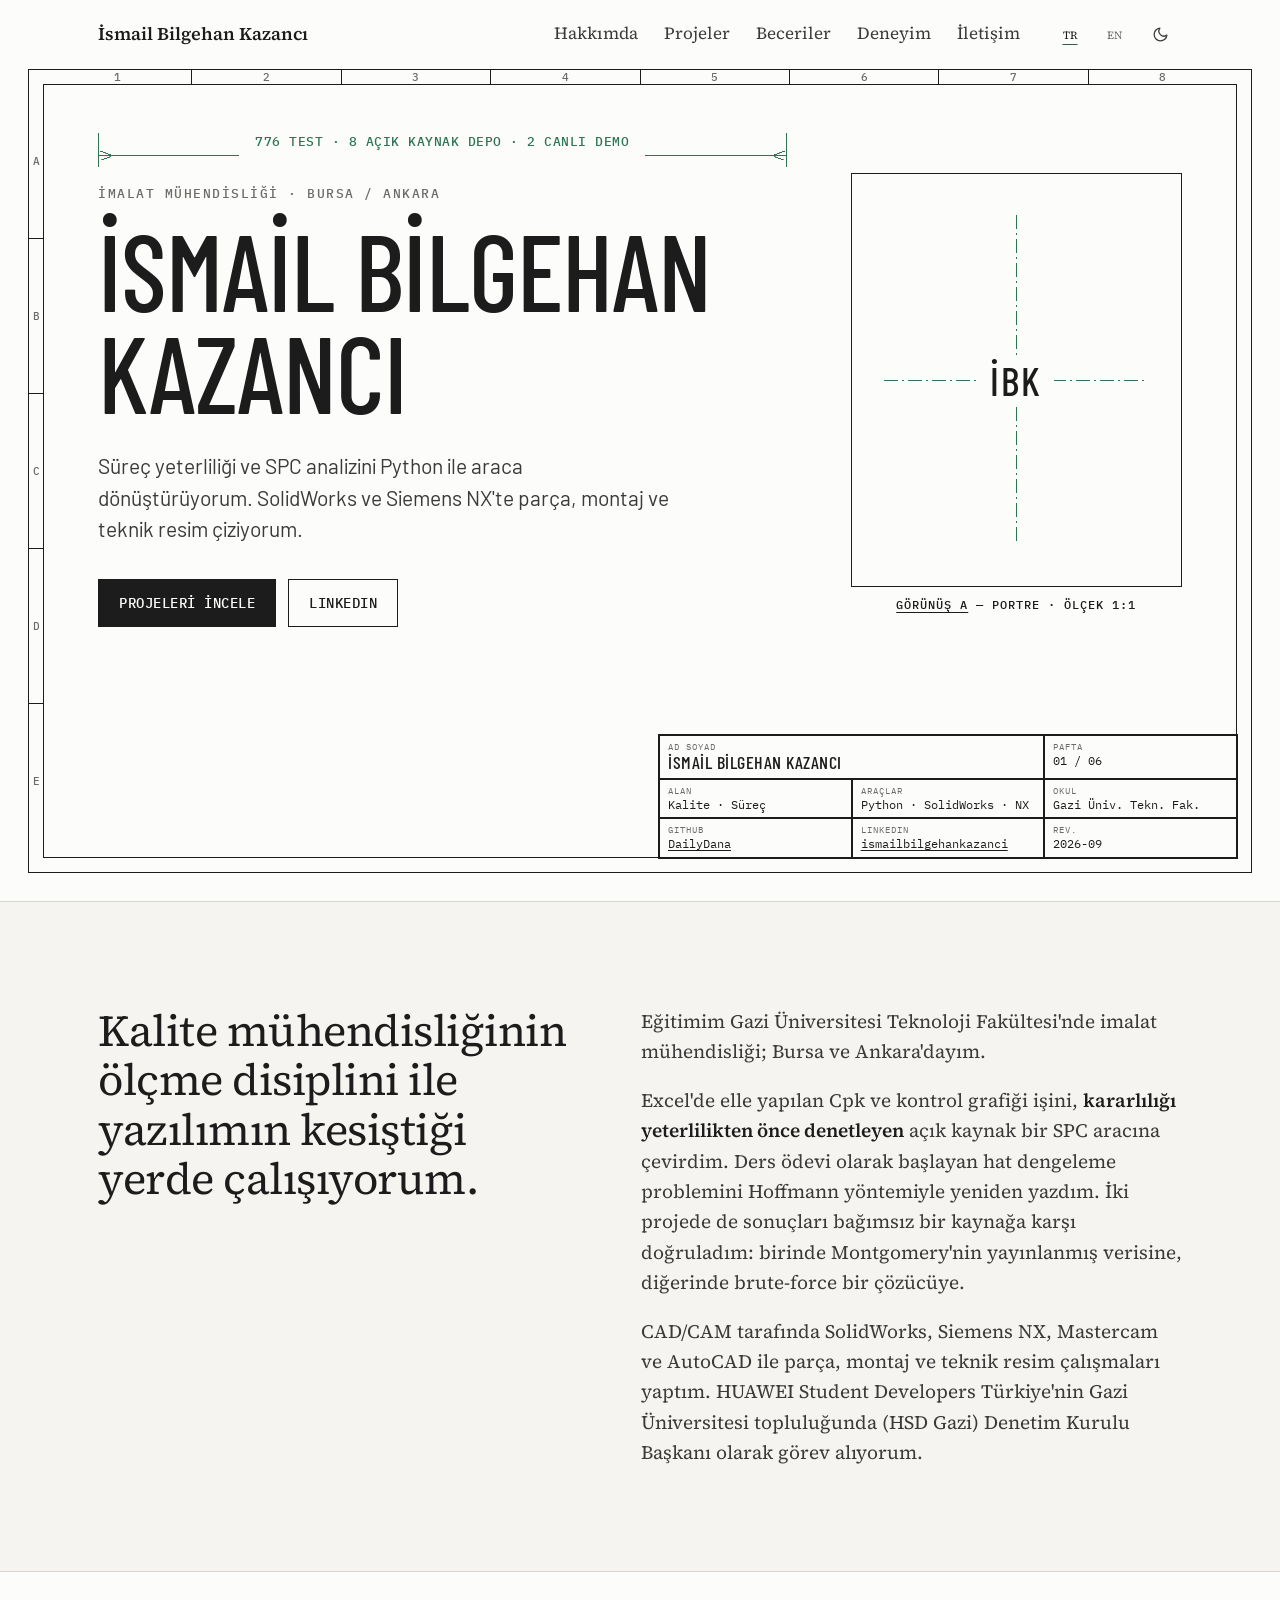
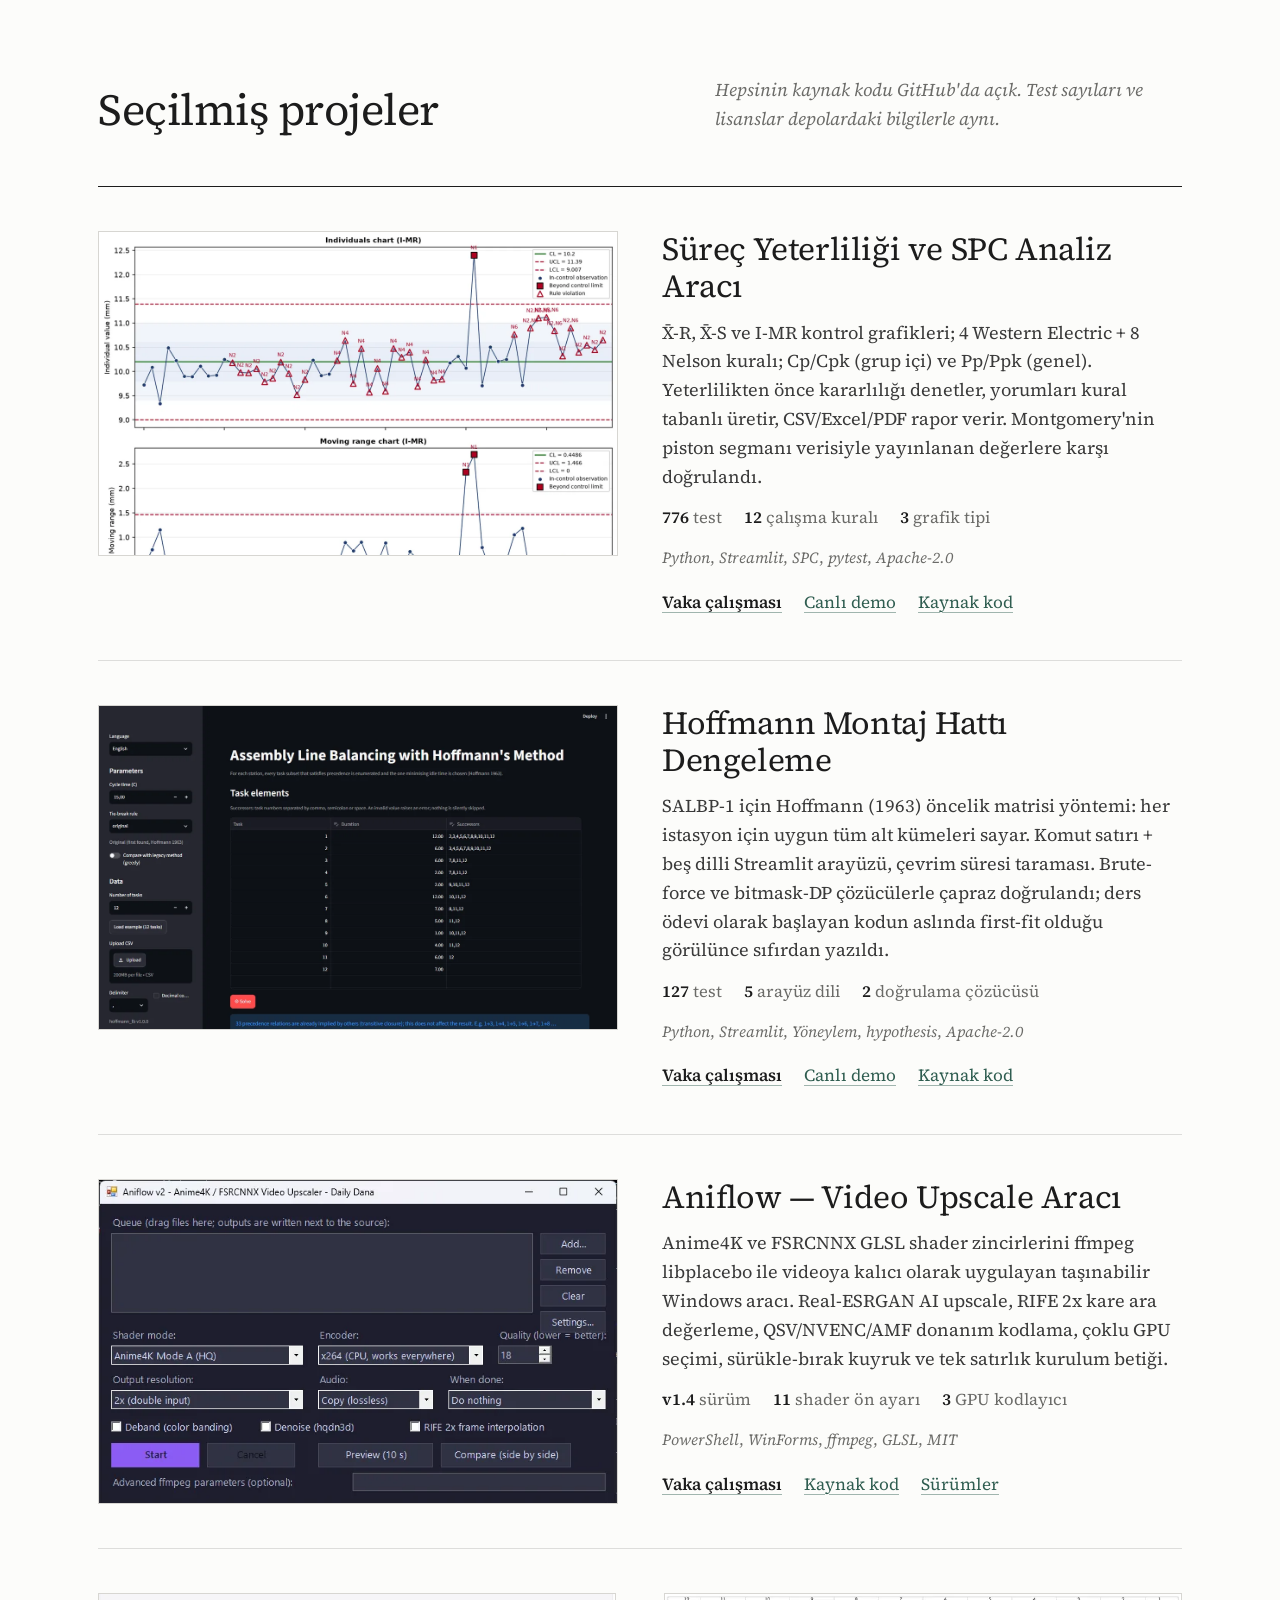
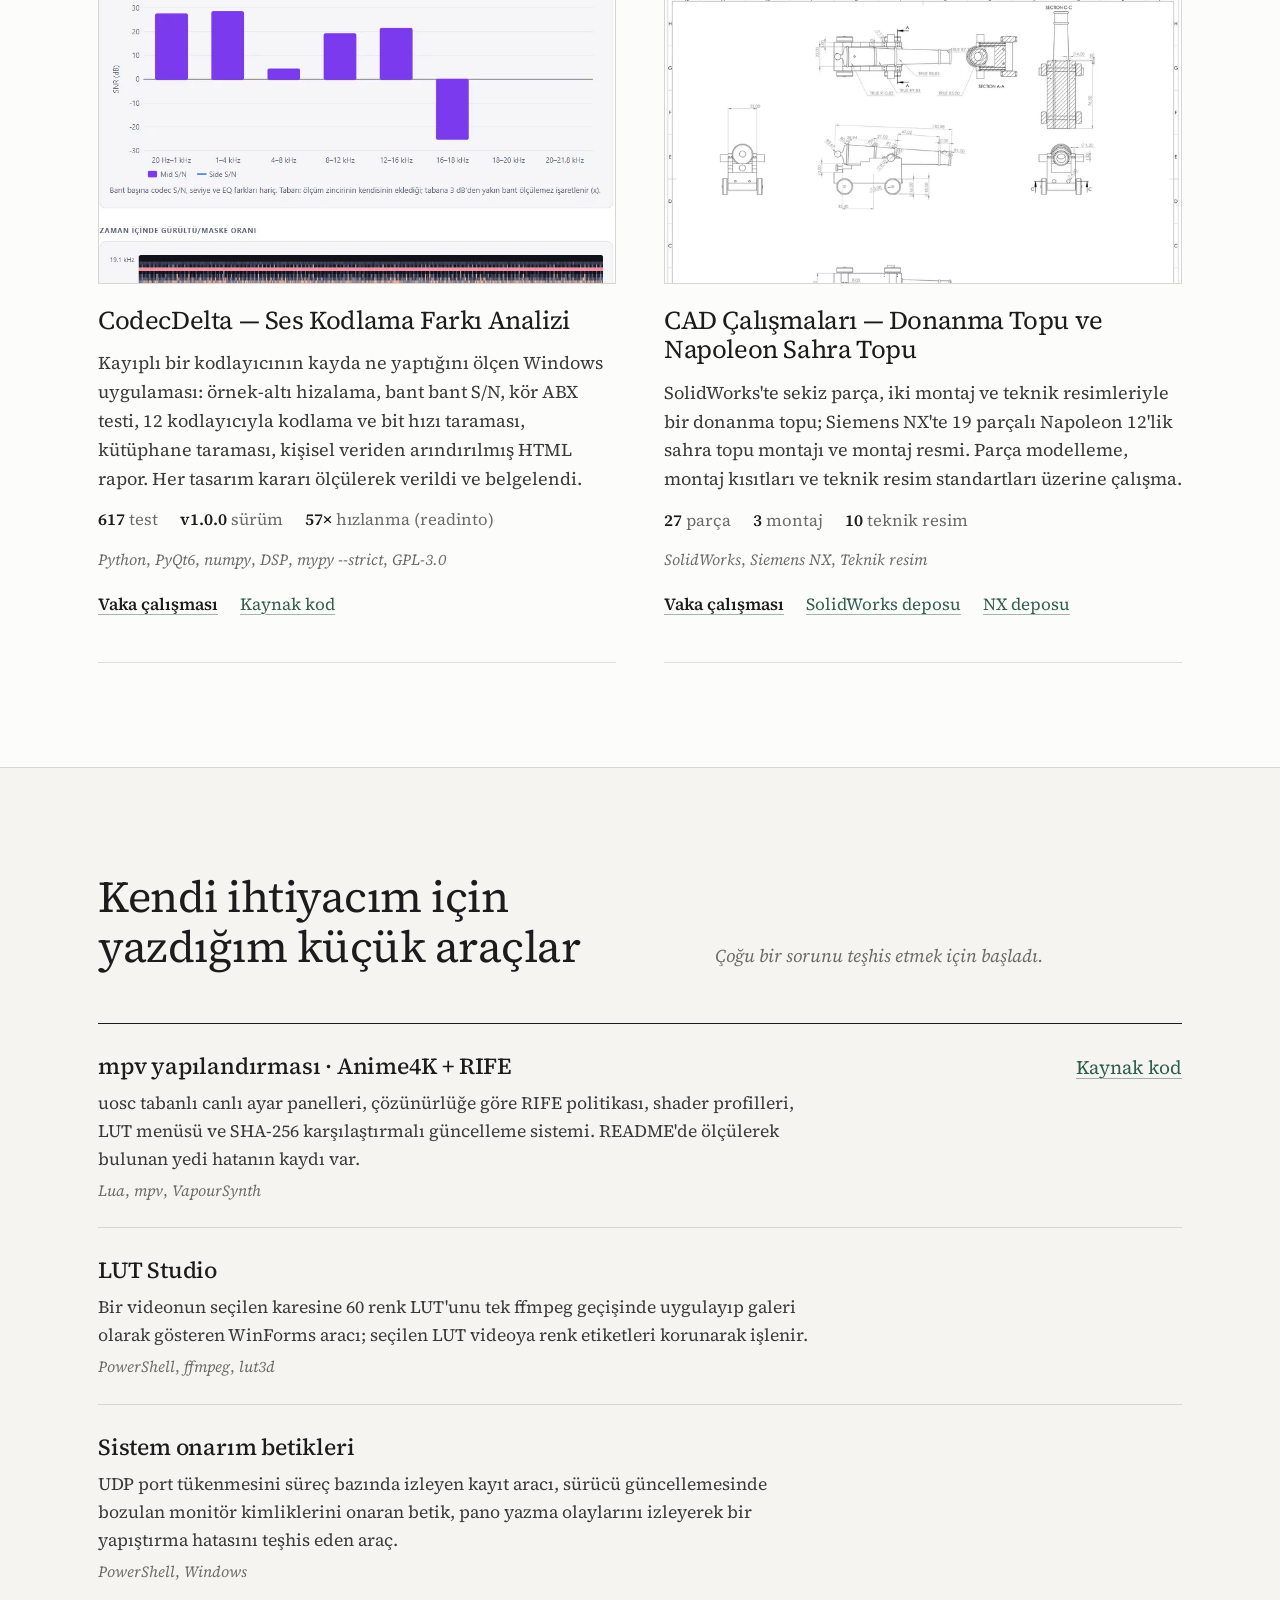
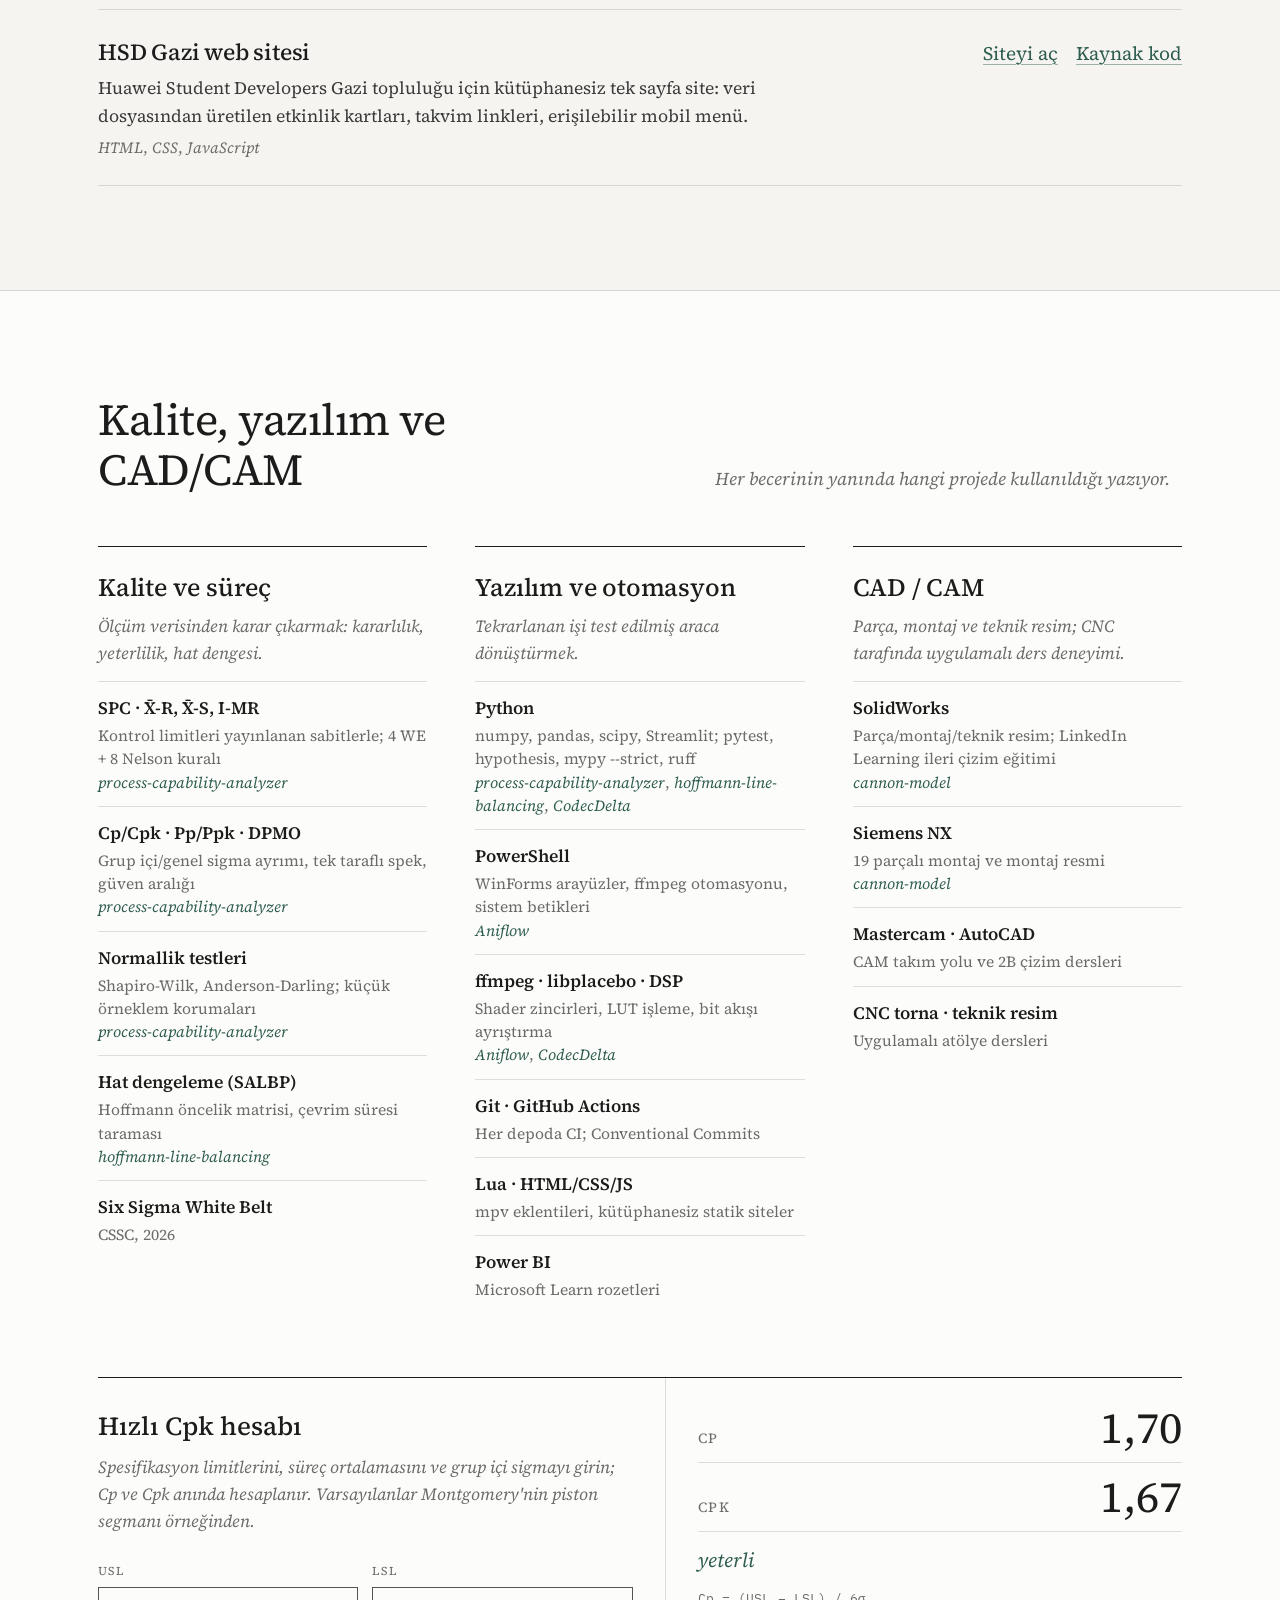
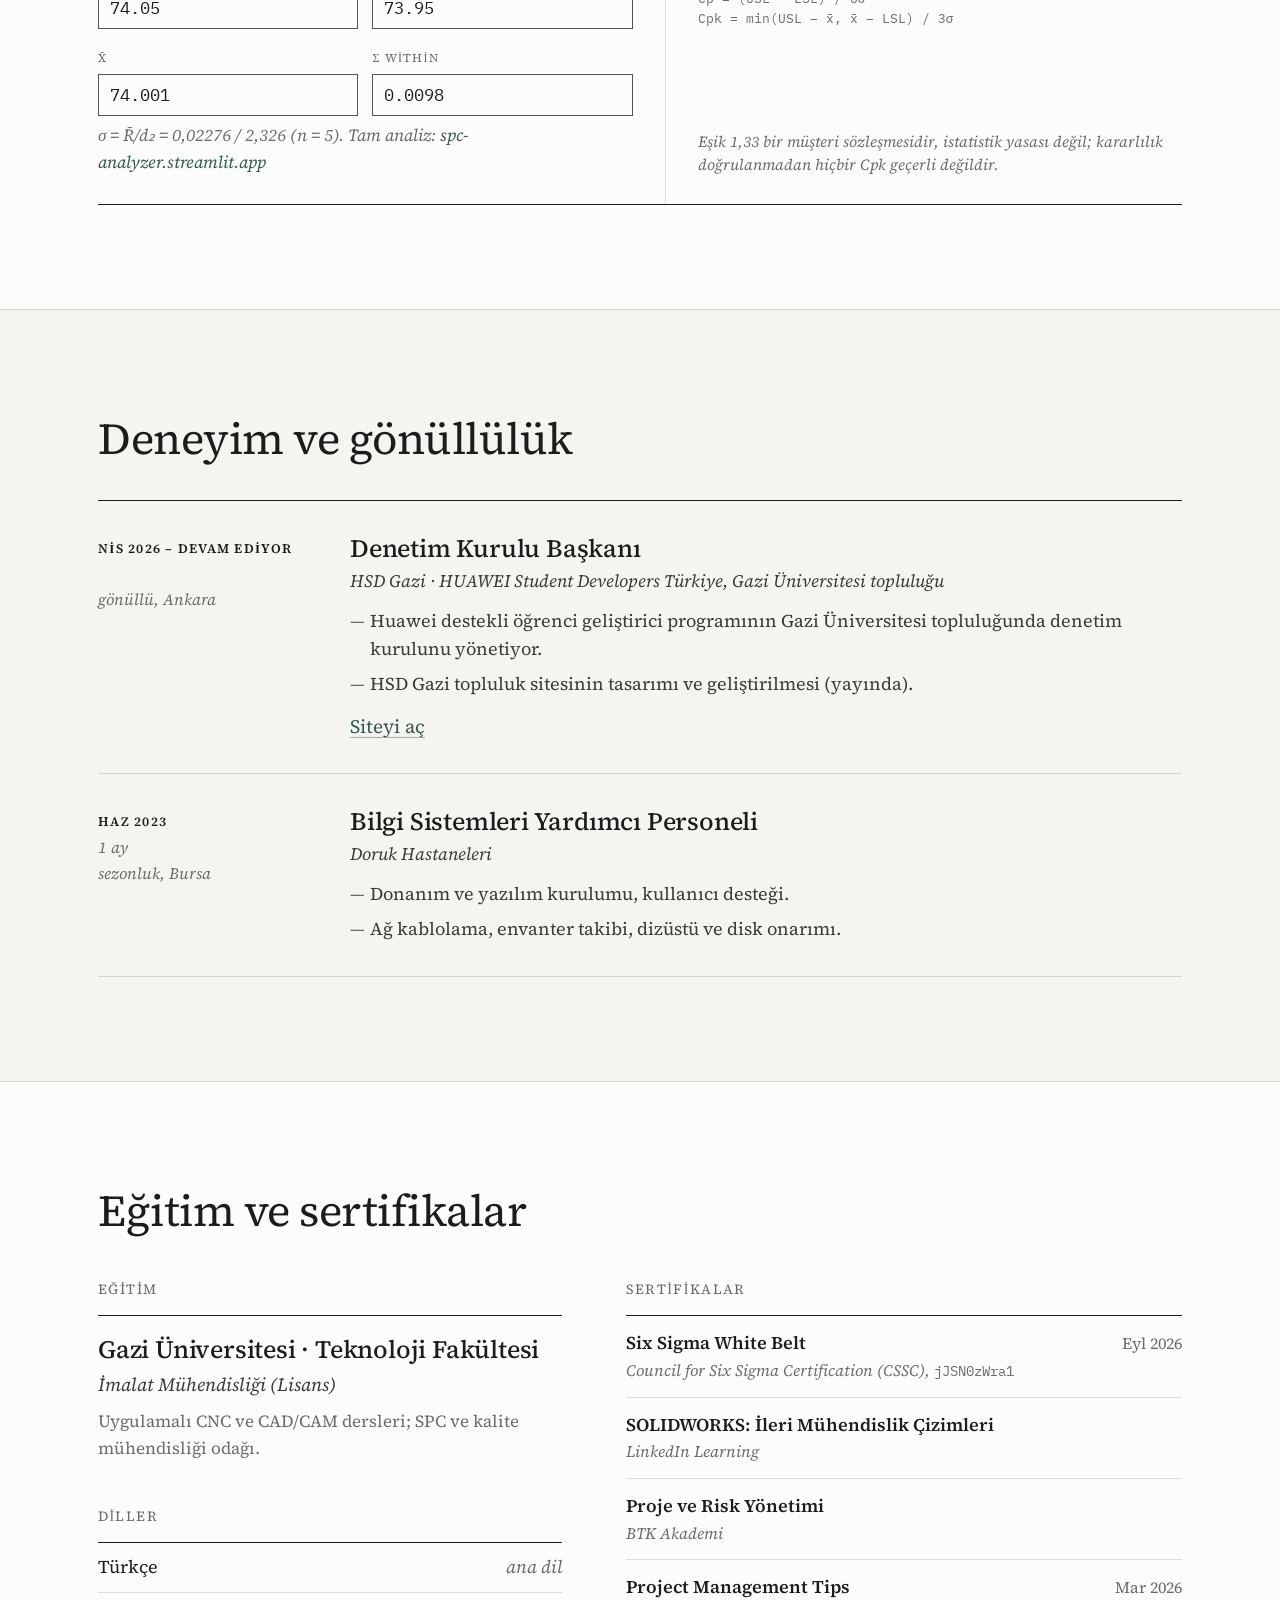
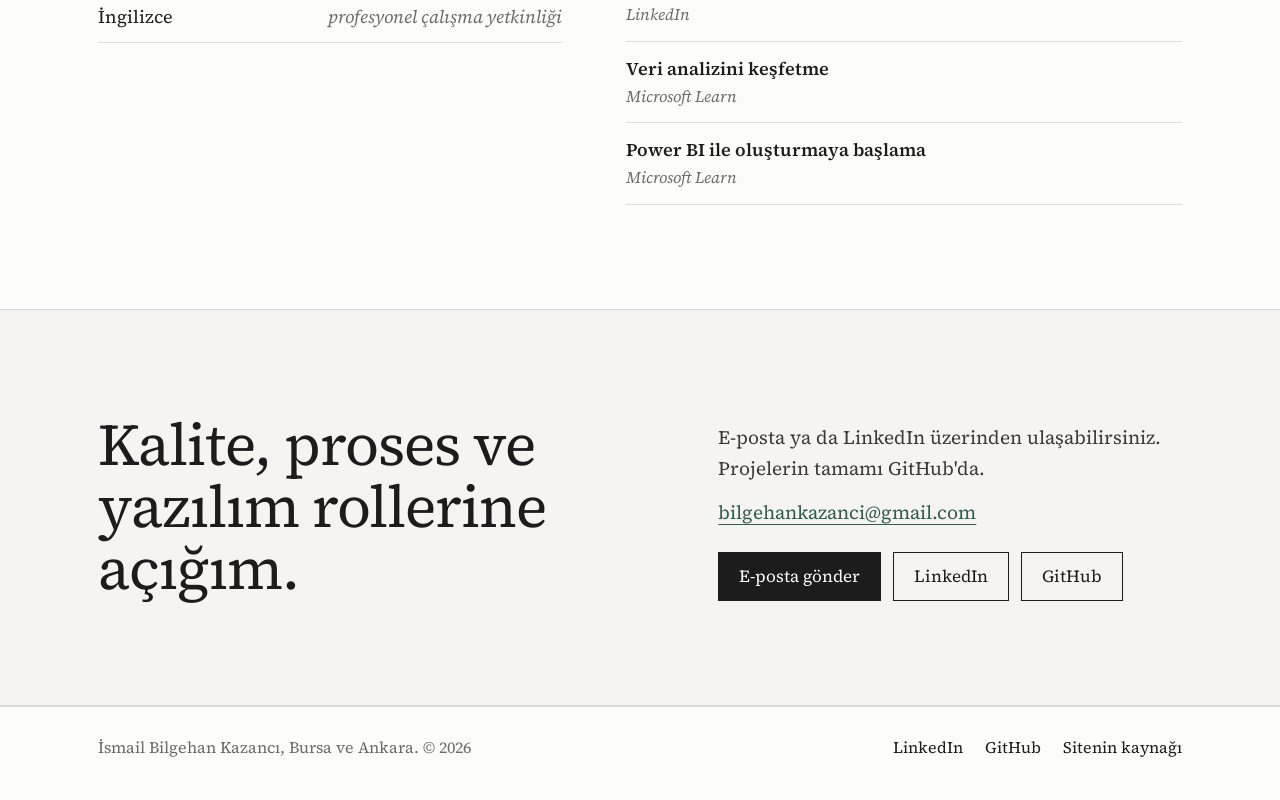
==== index.html @ 6446627e "Sadeleştirme: tekrarlayan etiketler, meta satırları, oklar ve numaralar kaldırıldı; menü düğmeleri 4" ====
<!DOCTYPE html>
<html lang="tr">
<head>
  <meta charset="utf-8">
  <meta name="viewport" content="width=device-width, initial-scale=1">
  <title data-tr="İsmail Bilgehan Kazancı · İmalat mühendisliği, SPC ve Python" data-en="İsmail Bilgehan Kazancı · Manufacturing engineering, SPC &amp; Python">İsmail Bilgehan Kazancı · İmalat mühendisliği, SPC ve Python</title>
  <meta name="description" content="Gazi Üniversitesi imalat mühendisliği, Bursa ve Ankara. Açık kaynak SPC/Cpk analiz aracı, Hoffmann hat dengeleme, video işleme araçları ve CAD çalışmaları; Python, PowerShell, SolidWorks, Siemens NX.">
  <meta name="author" content="İsmail Bilgehan Kazancı">
  <link rel="canonical" href="https://dailydana.github.io/">
  <link rel="alternate" hreflang="tr" href="https://dailydana.github.io/">
  <link rel="alternate" hreflang="en" href="https://dailydana.github.io/?lang=en">
  <link rel="alternate" hreflang="x-default" href="https://dailydana.github.io/">
  <meta property="og:type" content="website">
  <meta property="og:site_name" content="İsmail Bilgehan Kazancı">
  <meta property="og:title" content="İsmail Bilgehan Kazancı · Manufacturing Engineering · SPC · Python · CAD/CAM">
  <meta property="og:description" content="İmalat mühendisliği, SPC ve CAD: açık kaynak SPC/Cpk aracı (776 test), Hoffmann hat dengeleme, video işleme araçları, SolidWorks ve Siemens NX çalışmaları.">
  <meta property="og:url" content="https://dailydana.github.io/">
  <meta property="og:image" content="https://dailydana.github.io/assets/img/og-default.png">
  <meta property="og:image:width" content="1200">
  <meta property="og:image:height" content="630">
  <meta property="og:image:alt" content="İsmail Bilgehan Kazancı · İmalat mühendisliği, SPC ve CAD">
  <meta property="og:locale" content="tr_TR">
  <meta property="og:locale:alternate" content="en_US">
  <meta name="twitter:card" content="summary_large_image">
  <meta name="theme-color" content="#FCFCFA">
  <link rel="icon" href="/assets/img/favicon.svg" type="image/svg+xml">
  <link rel="apple-touch-icon" href="/assets/img/apple-touch-icon.png">
  <link rel="preload" href="/assets/fonts/source-serif-4-latin-wght-normal.woff2" as="font" type="font/woff2" crossorigin>
  <!-- Tema ve dil, stil yüklenmeden önce belirlenir: yanlış temada/dilde flaş olmaz. Sitedeki tek satır içi betik. -->
  <script>
    (function(){var d=document.documentElement;d.classList.add('js');try{var q=new URLSearchParams(location.search).get('lang'),l=q||localStorage.getItem('lang');if(l==='en'||l==='tr'){d.lang=l;if(q)localStorage.setItem('lang',l);}var t=localStorage.getItem('theme');if(t!=='light'&&t!=='dark')t=matchMedia('(prefers-color-scheme: dark)').matches?'dark':'light';d.dataset.theme=t;}catch(e){d.dataset.theme='light';}})();
  </script>
  <link rel="stylesheet" href="/assets/css/style.css">
  <script type="application/ld+json">
  {
    "@context": "https://schema.org",
    "@type": "Person",
    "name": "İsmail Bilgehan Kazancı",
    "url": "https://dailydana.github.io/",
    "jobTitle": "Manufacturing Engineering",
    "alumniOf": { "@type": "CollegeOrUniversity", "name": "Gazi Üniversitesi" },
    "address": [
      { "@type": "PostalAddress", "addressLocality": "Bursa", "addressCountry": "TR" },
      { "@type": "PostalAddress", "addressLocality": "Ankara", "addressCountry": "TR" }
    ],
    "sameAs": ["https://github.com/DailyDana", "https://www.linkedin.com/in/ismailbilgehankazanci"],
    "knowsAbout": ["Statistical Process Control", "Process Capability", "Cpk", "Assembly Line Balancing", "Python", "PowerShell", "SolidWorks", "Siemens NX", "Mastercam", "AutoCAD"]
  }
  </script>
</head>
<body class="home">

<a class="skip" href="#hakkimda"><span data-lang="tr">İçeriğe geç</span><span data-lang="en">Skip to content</span></a>

<!-- chrome:nav -->
<header class="nav" id="nav">
  <div class="wrap nav-inner">
    <a href="/" class="brand" aria-label="İsmail Bilgehan Kazancı · ana sayfa" data-aria="aria.brand">
      <span class="brand-name">İsmail Bilgehan Kazancı</span>
    </a>
    <div class="nav-right">
      <nav class="nav-links" id="navLinks" aria-label="Ana menü" data-aria="aria.menu">
        <a href="#hakkimda" data-nav><span data-lang="tr">Hakkımda</span><span data-lang="en">About</span></a>
        <a href="#projeler" data-nav><span data-lang="tr">Projeler</span><span data-lang="en">Projects</span></a>
        <a href="#beceriler" data-nav><span data-lang="tr">Beceriler</span><span data-lang="en">Skills</span></a>
        <a href="#deneyim" data-nav><span data-lang="tr">Deneyim</span><span data-lang="en">Experience</span></a>
        <a href="#iletisim" data-nav><span data-lang="tr">İletişim</span><span data-lang="en">Contact</span></a>
      </nav>
      <div class="toggles">
        <div class="lang" role="group" aria-label="Dil / Language">
          <button type="button" data-lang-set="tr" aria-pressed="true" lang="tr">TR</button>
          <button type="button" data-lang-set="en" aria-pressed="false" lang="en">EN</button>
        </div>
        <button type="button" class="theme" id="themeToggle" aria-pressed="false" aria-label="Koyu temaya geç">
          <svg class="i-moon" viewBox="0 0 24 24" aria-hidden="true"><path d="M21 12.8A9 9 0 1 1 11.2 3a7 7 0 0 0 9.8 9.8Z"/></svg>
          <svg class="i-sun" viewBox="0 0 24 24" aria-hidden="true"><circle cx="12" cy="12" r="4"/><path d="M12 2v2M12 20v2M4.9 4.9l1.4 1.4M17.7 17.7l1.4 1.4M2 12h2M20 12h2M4.9 19.1l1.4-1.4M17.7 6.3l1.4-1.4"/></svg>
        </button>
      </div>
      <button class="nav-toggle" id="navToggle" aria-label="Menüyü aç" aria-expanded="false" aria-controls="navLinks">
        <span></span><span></span>
      </button>
    </div>
  </div>
</header>
<!-- /chrome:nav -->

<main id="top">

  <!-- ===== İlk ekran: teknik resim paftası ===== -->
  <section class="sheet-hero" id="hero">
    <div class="sheet-frame" aria-hidden="true"><div class="sheet-top"><i>1</i><i>2</i><i>3</i><i>4</i><i>5</i><i>6</i><i>7</i><i>8</i></div><div class="sheet-left"><i>A</i><i>B</i><i>C</i><i>D</i><i>E</i></div><div class="cad"><div class="cad-grid"></div><i class="cad-x"></i><i class="cad-y"></i></div></div>
    <div class="wrap sheet-grid">
      <div>
        <div class="dimline" aria-label="Özet sayılar" data-aria="aria.metrics"><span><span data-lang="tr">776 TEST · 8 AÇIK KAYNAK DEPO · 2 CANLI DEMO</span><span data-lang="en">776 TESTS · 8 OPEN-SOURCE REPOS · 2 LIVE DEMOS</span></span></div>
        <div class="sheet-label"><span data-lang="tr">İMALAT MÜHENDİSLİĞİ · BURSA / ANKARA</span><span data-lang="en">MANUFACTURING ENGINEERING · BURSA / ANKARA</span></div>
        <h1 class="sheet-name" lang="tr">İSMAİL BİLGEHAN<br>KAZANCI</h1>
        <p class="sheet-lead">
          <span data-lang="tr">Süreç yeterliliği ve SPC analizini Python ile araca dönüştürüyorum. SolidWorks ve Siemens NX'te parça, montaj ve teknik resim çiziyorum.</span>
          <span data-lang="en">I turn process-capability and SPC analysis into Python tools. I model parts, assemblies and drawings in SolidWorks and Siemens NX.</span>
        </p>
        <div class="sheet-cta">
          <a href="#projeler" class="btn btn-accent"><span data-lang="tr">PROJELERİ İNCELE</span><span data-lang="en">VIEW PROJECTS</span></a>
          <a href="https://www.linkedin.com/in/ismailbilgehankazanci" class="btn btn-line" target="_blank" rel="noopener">LINKEDIN</a>
        </div>
      </div>
      <figure class="view portrait">
        <div class="view-frame">
          <div class="view-ph" aria-hidden="true"><span>İBK</span></div>
        </div>
        <figcaption class="view-cap"><span data-lang="tr"><b>GÖRÜNÜŞ A</b> — PORTRE · ÖLÇEK 1:1</span><span data-lang="en"><b>VIEW A</b> — PORTRAIT · SCALE 1:1</span></figcaption>
      </figure>
    </div>
    <div class="titleblock">
      <div class="wide"><small><span data-lang="tr">AD SOYAD</span><span data-lang="en">NAME</span></small><span class="tb-name" lang="tr">İSMAİL BİLGEHAN KAZANCI</span></div>
      <div><small><span data-lang="tr">PAFTA</span><span data-lang="en">SHEET</span></small>01 / 06</div>
      <div><small><span data-lang="tr">ALAN</span><span data-lang="en">FIELD</span></small><span data-lang="tr">Kalite · Süreç</span><span data-lang="en">Quality · Process</span></div>
      <div><small><span data-lang="tr">ARAÇLAR</span><span data-lang="en">TOOLS</span></small>Python · SolidWorks · NX</div>
      <div><small><span data-lang="tr">OKUL</span><span data-lang="en">SCHOOL</span></small><span data-lang="tr">Gazi Üniv. Tekn. Fak.</span><span data-lang="en">Gazi Univ. Fac. of Tech.</span></div>
      <div><small>GITHUB</small><a href="https://github.com/DailyDana" target="_blank" rel="noopener">DailyDana</a></div>
      <div><small>LINKEDIN</small><a href="https://www.linkedin.com/in/ismailbilgehankazanci" target="_blank" rel="noopener">ismailbilgehankazanci</a></div>
      <div><small>REV.</small>2026-09</div>
    </div>
    <span class="cad-read" aria-hidden="true"></span>
  </section>

  <!-- ===== A · Hakkımda ===== -->
  <section class="sec sec-alt" id="hakkimda">
    <div class="wrap">
      <div class="about-grid">
        <h2 class="h2 reveal">
          <span data-lang="tr">Kalite mühendisliğinin ölçme disiplini ile yazılımın kesiştiği yerde çalışıyorum.</span>
          <span data-lang="en">I work where the measurement discipline of quality engineering meets software.</span>
        </h2>
        <div class="about-text reveal">
          <div data-lang="tr">
            <p>Eğitimim Gazi Üniversitesi Teknoloji Fakültesi'nde imalat mühendisliği; Bursa ve Ankara'dayım.</p>
            <p>Excel'de elle yapılan Cpk ve kontrol grafiği işini, <strong>kararlılığı yeterlilikten önce denetleyen</strong> açık kaynak bir SPC aracına çevirdim. Ders ödevi olarak başlayan hat dengeleme problemini Hoffmann yöntemiyle yeniden yazdım. İki projede de sonuçları bağımsız bir kaynağa karşı doğruladım: birinde Montgomery'nin yayınlanmış verisine, diğerinde brute-force bir çözücüye.</p>
            <p>CAD/CAM tarafında SolidWorks, Siemens NX, Mastercam ve AutoCAD ile parça, montaj ve teknik resim çalışmaları yaptım. HUAWEI Student Developers Türkiye'nin Gazi Üniversitesi topluluğunda (HSD Gazi) Denetim Kurulu Başkanı olarak görev alıyorum.</p>
          </div>
          <div data-lang="en">
            <p>I studied manufacturing engineering at Gazi University's Faculty of Technology and am based in Bursa and Ankara.</p>
            <p>I turned the Cpk and control-chart work usually done by hand in Excel into an open-source SPC tool that <strong>checks stability before capability</strong>. I rewrote a line-balancing coursework problem with Hoffmann's method. In both projects the results are verified against an independent source: Montgomery's published data in one, a brute-force solver in the other.</p>
            <p>On the CAD/CAM side I have built parts, assemblies and drawings in SolidWorks, Siemens NX, Mastercam and AutoCAD. I serve as Chair of the Audit Board at HSD Gazi, the Gazi University community of HUAWEI Student Developers Türkiye.</p>
          </div>
        </div>
      </div>
    </div>
  </section>

  <!-- ===== B · Projeler ===== -->
  <section class="sec" id="projeler">
    <div class="wrap">
      <div class="sec-intro">
        <h2 class="h2 reveal"><span data-lang="tr">Seçilmiş projeler</span><span data-lang="en">Selected projects</span></h2>
        <p class="reveal"><span data-lang="tr">Hepsinin kaynak kodu GitHub'da açık. Test sayıları ve lisanslar depolardaki bilgilerle aynı.</span><span data-lang="en">All source code is public on GitHub. Test counts and licences match the repositories.</span></p>
      </div>
      <div class="projects" id="projectsFeatured">
        <noscript><p><span data-lang="tr">Bu liste JavaScript ile oluşturuluyor. Projeler GitHub'da:</span><span data-lang="en">This list is rendered with JavaScript. The projects are on GitHub:</span> <a href="https://github.com/DailyDana">github.com/DailyDana</a></p></noscript>
      </div>
      <div class="projects-grid-2" id="projectsMore"></div>
    </div>
  </section>

  <!-- ===== C · Araçlar ===== -->
  <section class="sec sec-alt" id="araclar">
    <div class="wrap">
      <div class="sec-intro">
        <h2 class="h2 reveal"><span data-lang="tr">Kendi ihtiyacım için yazdığım küçük araçlar</span><span data-lang="en">Small tools I wrote for my own needs</span></h2>
        <p class="reveal"><span data-lang="tr">Çoğu bir sorunu teşhis etmek için başladı.</span><span data-lang="en">Most of them started as a way to diagnose a problem.</span></p>
      </div>
      <div class="tools" id="tools"></div>
    </div>
  </section>

  <!-- ===== D · Beceriler ===== -->
  <section class="sec" id="beceriler">
    <div class="wrap">
      <div class="sec-intro">
        <h2 class="h2 reveal"><span data-lang="tr">Kalite, yazılım ve CAD/CAM</span><span data-lang="en">Quality, software and CAD/CAM</span></h2>
        <p class="reveal"><span data-lang="tr">Her becerinin yanında hangi projede kullanıldığı yazıyor.</span><span data-lang="en">Each skill lists the project it was used in.</span></p>
      </div>
      <div class="skills" id="skills"></div>

      <!-- Canlı Cpk hesaplayıcı: varsayılan değerler Montgomery piston segmanı örneği -->
      <div class="cpk reveal" id="cpk">
        <div class="cpk-in">
          <h3><span data-lang="tr">Hızlı Cpk hesabı</span><span data-lang="en">Quick Cpk</span></h3>
          <p><span data-lang="tr">Spesifikasyon limitlerini, süreç ortalamasını ve grup içi sigmayı girin; Cp ve Cpk anında hesaplanır. Varsayılanlar Montgomery'nin piston segmanı örneğinden.</span><span data-lang="en">Enter the specification limits, process mean and within-subgroup sigma; Cp and Cpk update instantly. Defaults come from Montgomery's piston-ring example.</span></p>
          <div class="cpk-fields">
            <label>USL <input id="cpkUsl" type="text" inputmode="decimal" value="74.05" autocomplete="off"></label>
            <label>LSL <input id="cpkLsl" type="text" inputmode="decimal" value="73.95" autocomplete="off"></label>
            <label>x̄ <input id="cpkMean" type="text" inputmode="decimal" value="74.001" autocomplete="off"></label>
            <label>σ within <input id="cpkSigma" type="text" inputmode="decimal" value="0.0098" autocomplete="off"></label>
          </div>
          <p class="cpk-src"><span data-lang="tr">σ = R̄/d₂ = 0,02276 / 2,326 (n = 5). Tam analiz:</span><span data-lang="en">σ = R̄/d₂ = 0.02276 / 2.326 (n = 5). Full analysis:</span> <a class="link-arrow" href="https://spc-analyzer.streamlit.app/" target="_blank" rel="noopener">spc-analyzer.streamlit.app</a></p>
        </div>
        <div class="cpk-out" aria-live="polite">
          <div class="cpk-row"><span>Cp</span><b id="cpkCp">—</b></div>
          <div class="cpk-row"><span>Cpk</span><b id="cpkCpk">—</b></div>
          <div class="cpk-verdict" id="cpkVerdict" data-state="ok"></div>
          <div class="cpk-formula">Cp = (USL − LSL) / 6σ<br>Cpk = min(USL − x̄, x̄ − LSL) / 3σ</div>
          <div class="cpk-note" id="cpkNote"></div>
        </div>
      </div>
    </div>
  </section>

  <!-- ===== E · Deneyim ===== -->
  <section class="sec sec-alt" id="deneyim">
    <div class="wrap">
      <h2 class="h2 sec-title"><span data-lang="tr">Deneyim ve gönüllülük</span><span data-lang="en">Experience and volunteering</span></h2>
      <div class="timeline" id="experience"></div>
    </div>
  </section>

  <!-- ===== F · Eğitim ve sertifikalar ===== -->
  <section class="sec" id="egitim">
    <div class="wrap">
      <h2 class="h2 sec-title"><span data-lang="tr">Eğitim ve sertifikalar</span><span data-lang="en">Education and certificates</span></h2>
      <div class="edu-grid">
        <div class="edu-block">
          <h3><span data-lang="tr">Eğitim</span><span data-lang="en">Education</span></h3>
          <div id="education"></div>
          <div class="langs">
            <h3><span data-lang="tr">Diller</span><span data-lang="en">Languages</span></h3>
            <ul id="languages"></ul>
          </div>
        </div>
        <div class="cert-block">
          <h3><span data-lang="tr">Sertifikalar</span><span data-lang="en">Certificates</span></h3>
          <ul class="certs" id="certs"></ul>
        </div>
      </div>
    </div>
  </section>

  <!-- ===== G · İletişim ===== -->
  <section class="contact sec-alt" id="iletisim">
    <div class="wrap">
      <div class="contact-grid">
        <h2 class="contact-title reveal"><span data-lang="tr">Kalite, proses ve yazılım rollerine açığım.</span><span data-lang="en">Open to quality, process and software roles.</span></h2>
        <div class="contact-side reveal">
          <p><span data-lang="tr">E-posta ya da LinkedIn üzerinden ulaşabilirsiniz. Projelerin tamamı GitHub'da.</span><span data-lang="en">You can reach me by email or on LinkedIn. All projects are on GitHub.</span></p>
          <p class="contact-mail"><a href="mailto:bilgehankazanci@gmail.com">bilgehankazanci@gmail.com</a></p>
          <div class="contact-actions">
            <a class="btn btn-accent" href="mailto:bilgehankazanci@gmail.com"><span data-lang="tr">E-posta gönder</span><span data-lang="en">Send an email</span></a>
            <a class="btn btn-line" href="https://www.linkedin.com/in/ismailbilgehankazanci" target="_blank" rel="noopener">LinkedIn</a>
            <a class="btn btn-line" href="https://github.com/DailyDana" target="_blank" rel="noopener">GitHub</a>
          </div>
        </div>
      </div>
    </div>
  </section>

</main>

<!-- chrome:footer -->
<footer class="footer">
  <div class="wrap footer-inner">
    <span>İsmail Bilgehan Kazancı, Bursa ve Ankara. © <span id="year">2026</span></span>
    <span class="footer-links">
      <a href="https://www.linkedin.com/in/ismailbilgehankazanci" target="_blank" rel="noopener">LinkedIn</a>
      <a href="https://github.com/DailyDana" target="_blank" rel="noopener">GitHub</a>
      <a href="https://github.com/DailyDana/DailyDana.github.io" target="_blank" rel="noopener"><span data-lang="tr">Sitenin kaynağı</span><span data-lang="en">Site source</span></a>
    </span>
  </div>
</footer>
<!-- /chrome:footer -->

<script src="/assets/js/data.js"></script>
<script src="/assets/js/main.js"></script>
</body>
</html>
---- assets/css/style.css ----
/* =========================================================
   İsmail Bilgehan Kazancı — portföy stil dosyası
   Yön: ana sayfanın ilk ekranı teknik resim paftası (çerçeve, antet,
   ölçü çizgisi); kalan her yer editoryal serif tipografi.
   Renkler yalnızca :root token'larında; koyu tema aynı adları
   [data-theme="dark"] altında yeniden tanımlar.
   ========================================================= */

/* ---------- yazı tipleri (kendinden barındırılan) ---------- */
@font-face { font-family: 'Source Serif 4'; font-style: normal; font-weight: 200 900; font-display: swap;
  src: url('/assets/fonts/source-serif-4-latin-wght-normal.woff2') format('woff2');
  unicode-range: U+0000-00FF, U+0131, U+0152-0153, U+02BB-02BC, U+02C6, U+02DA, U+02DC, U+0304, U+0308, U+0329, U+2000-206F, U+20AC, U+2122, U+2191, U+2193, U+2212, U+2215, U+FEFF, U+FFFD; }
@font-face { font-family: 'Source Serif 4'; font-style: normal; font-weight: 200 900; font-display: swap;
  src: url('/assets/fonts/source-serif-4-latin-ext-wght-normal.woff2') format('woff2');
  unicode-range: U+0100-02BA, U+02BD-02C5, U+02C7-02CC, U+02CE-02D7, U+02DD-02FF, U+0304, U+0308, U+0329, U+1D00-1DBF, U+1E00-1E9F, U+1EF2-1EFF, U+2020, U+20A0-20AB, U+20AD-20C0, U+2113, U+2C60-2C7F, U+A720-A7FF; }
@font-face { font-family: 'Source Serif 4'; font-style: italic; font-weight: 200 900; font-display: swap;
  src: url('/assets/fonts/source-serif-4-latin-wght-italic.woff2') format('woff2');
  unicode-range: U+0000-00FF, U+0131, U+0152-0153, U+02BB-02BC, U+02C6, U+02DA, U+02DC, U+0304, U+0308, U+0329, U+2000-206F, U+20AC, U+2122, U+2191, U+2193, U+2212, U+2215, U+FEFF, U+FFFD; }
@font-face { font-family: 'Source Serif 4'; font-style: italic; font-weight: 200 900; font-display: swap;
  src: url('/assets/fonts/source-serif-4-latin-ext-wght-italic.woff2') format('woff2');
  unicode-range: U+0100-02BA, U+02BD-02C5, U+02C7-02CC, U+02CE-02D7, U+02DD-02FF, U+0304, U+0308, U+0329, U+1D00-1DBF, U+1E00-1E9F, U+1EF2-1EFF, U+2020, U+20A0-20AB, U+20AD-20C0, U+2113, U+2C60-2C7F, U+A720-A7FF; }
@font-face { font-family: 'IBM Plex Mono'; font-style: normal; font-weight: 400; font-display: swap;
  src: url('/assets/fonts/ibm-plex-mono-latin-400-normal.woff2') format('woff2');
  unicode-range: U+0000-00FF, U+0131, U+0152-0153, U+02BB-02BC, U+02C6, U+02DA, U+02DC, U+0304, U+0308, U+0329, U+2000-206F, U+20AC, U+2122, U+2191, U+2193, U+2212, U+2215, U+FEFF, U+FFFD; }
@font-face { font-family: 'IBM Plex Mono'; font-style: normal; font-weight: 400; font-display: swap;
  src: url('/assets/fonts/ibm-plex-mono-latin-ext-400-normal.woff2') format('woff2');
  unicode-range: U+0100-02BA, U+02BD-02C5, U+02C7-02CC, U+02CE-02D7, U+02DD-02FF, U+0304, U+0308, U+0329, U+1D00-1DBF, U+1E00-1E9F, U+1EF2-1EFF, U+2020, U+20A0-20AB, U+20AD-20C0, U+2113, U+2C60-2C7F, U+A720-A7FF; }
@font-face { font-family: 'IBM Plex Mono'; font-style: normal; font-weight: 500; font-display: swap;
  src: url('/assets/fonts/ibm-plex-mono-latin-500-normal.woff2') format('woff2');
  unicode-range: U+0000-00FF, U+0131, U+0152-0153, U+02BB-02BC, U+02C6, U+02DA, U+02DC, U+0304, U+0308, U+0329, U+2000-206F, U+20AC, U+2122, U+2191, U+2193, U+2212, U+2215, U+FEFF, U+FFFD; }
@font-face { font-family: 'IBM Plex Mono'; font-style: normal; font-weight: 500; font-display: swap;
  src: url('/assets/fonts/ibm-plex-mono-latin-ext-500-normal.woff2') format('woff2');
  unicode-range: U+0100-02BA, U+02BD-02C5, U+02C7-02CC, U+02CE-02D7, U+02DD-02FF, U+0304, U+0308, U+0329, U+1D00-1DBF, U+1E00-1E9F, U+1EF2-1EFF, U+2020, U+20A0-20AB, U+20AD-20C0, U+2113, U+2C60-2C7F, U+A720-A7FF; }
@font-face { font-family: 'Barlow Condensed'; font-style: normal; font-weight: 500; font-display: swap;
  src: url('/assets/fonts/barlow-condensed-latin-500-normal.woff2') format('woff2');
  unicode-range: U+0000-00FF, U+0131, U+0152-0153, U+02BB-02BC, U+02C6, U+02DA, U+02DC, U+0304, U+0308, U+0329, U+2000-206F, U+20AC, U+2122, U+2191, U+2193, U+2212, U+2215, U+FEFF, U+FFFD; }
@font-face { font-family: 'Barlow Condensed'; font-style: normal; font-weight: 500; font-display: swap;
  src: url('/assets/fonts/barlow-condensed-latin-ext-500-normal.woff2') format('woff2');
  unicode-range: U+0100-02BA, U+02BD-02C5, U+02C7-02CC, U+02CE-02D7, U+02DD-02FF, U+0304, U+0308, U+0329, U+1D00-1DBF, U+1E00-1E9F, U+1EF2-1EFF, U+2020, U+20A0-20AB, U+20AD-20C0, U+2113, U+2C60-2C7F, U+A720-A7FF; }

@font-face { font-family: 'Barlow'; font-style: normal; font-weight: 400; font-display: swap;
  src: url('/assets/fonts/barlow-latin-400-normal.woff2') format('woff2');
  unicode-range: U+0000-00FF, U+0131, U+0152-0153, U+02BB-02BC, U+02C6, U+02DA, U+02DC, U+0304, U+0308, U+0329, U+2000-206F, U+20AC, U+2122, U+2191, U+2193, U+2212, U+2215, U+FEFF, U+FFFD; }
@font-face { font-family: 'Barlow'; font-style: normal; font-weight: 400; font-display: swap;
  src: url('/assets/fonts/barlow-latin-ext-400-normal.woff2') format('woff2');
  unicode-range: U+0100-02BA, U+02BD-02C5, U+02C7-02CC, U+02CE-02D7, U+02DD-02FF, U+0304, U+0308, U+0329, U+1D00-1DBF, U+1E00-1E9F, U+1EF2-1EFF, U+2020, U+20A0-20AB, U+20AD-20C0, U+2113, U+2C60-2C7F, U+A720-A7FF; }

/* ---------- token'lar ---------- */
:root {
  color-scheme: light;
  --bg: #FCFCFA;
  --bg-2: #F5F4F0;
  --bg-3: #EAE9E4;
  --ink: #1C1C1C;
  --ink-2: #3A3A3A;
  --mute: #6B6B68;
  --line: rgba(28, 28, 28, .14);
  --line-strong: rgba(28, 28, 28, .75);
  --accent: #C8102E;          /* uyarı kırmızısı: 404 ve Cpk "yetersiz" */
  --draft: #2E7556;           /* pafta çizim rengi: ilk ekrandaki ölçü çizgisi, eksenler, CAD imleci */
  --accent-ink: #FFFFFF;
  --accent-soft: rgba(200, 16, 46, .07);
  --link: #2F5D50;            /* editoryal vurgu: bağlantılar ve italik */
  --code-bg: #1C1C1C;
  --code-ink: #EDEBE6;
  --code-mute: #9A9A96;
  --focus: #2F5D50;
  --shadow: rgba(28, 28, 28, .16);
  --nav-bg: rgba(252, 252, 250, .95);

  --serif: 'Source Serif 4', Georgia, 'Times New Roman', serif;
  --sans: var(--serif);
  --mono: 'IBM Plex Mono', ui-monospace, 'Cascadia Mono', Consolas, monospace;
  --cond: 'Barlow Condensed', 'Arial Narrow', sans-serif;
  --barlow: 'Barlow', 'Segoe UI', sans-serif;

  --sheet: 28px;
  --maxw: 1180px;
  --gutter: 48px;
  --nav-h: 68px;
}
:root[data-theme="dark"] {
  color-scheme: dark;
  --bg: #141414;
  --bg-2: #1B1B1B;
  --bg-3: #242424;
  --ink: #ECEAE4;
  --ink-2: #CFCCC5;
  --mute: #9C9993;
  --line: rgba(236, 234, 228, .14);
  --line-strong: rgba(236, 234, 228, .7);
  --accent: #F0707A;
  --draft: #86C9AC;
  --accent-ink: #141414;
  --accent-soft: rgba(240, 112, 122, .1);
  --link: #8FC4B3;
  --code-bg: #0D0D0D;
  --code-ink: #ECEAE4;
  --code-mute: #8E8C87;
  --focus: #8FC4B3;
  --shadow: rgba(0, 0, 0, .5);
  --nav-bg: rgba(20, 20, 20, .95);
}

/* ---------- dil geçişi ---------- */
html[lang="tr"] [data-lang="en"],
html[lang="en"] [data-lang="tr"] { display: none !important; }
html:not(.js) .toggles { display: none; }

/* ---------- temel (editoryal) ---------- */
* { box-sizing: border-box; margin: 0; padding: 0; }
html { scroll-behavior: smooth; scroll-padding-top: calc(var(--nav-h) + 24px); }
body {
  background: var(--bg); color: var(--ink);
  font-family: var(--serif); font-size: 19px; line-height: 1.6;
  font-feature-settings: 'kern', 'liga';
  -webkit-font-smoothing: antialiased; overflow-x: clip;
}
img { max-width: 100%; display: block; height: auto; }
a { color: inherit; text-decoration: none; }
button { font: inherit; color: inherit; background: none; border: 0; cursor: pointer; }
:focus-visible { outline: 2px solid var(--focus); outline-offset: 3px; }
::selection { background: var(--link); color: var(--bg); }
strong { color: var(--ink); font-weight: 600; }
em { font-style: italic; }
code { font-family: var(--mono); font-size: .8em; }
.mono { font-family: var(--mono); font-size: .85em; font-style: normal; }
.wrap { max-width: var(--maxw); margin: 0 auto; padding: 0 var(--gutter); }
.skip { position: absolute; left: 24px; top: -60px; z-index: 200; background: var(--ink); color: var(--bg); padding: 10px 16px; }
.skip:focus { top: 24px; }

.smallcaps, .kicker, .sec-label, .card-top, .case-metrics dt, .case-body th, .gallery-head,
.edu-block h3, .cert-block h3, .cpk-row span, .cpk-fields label, .xp-when b {
  font-variant-caps: all-small-caps; letter-spacing: .07em;
}
.kicker { font-size: 19px; color: var(--mute); }
.h2 { font-size: clamp(30px, 3.6vw, 44px); line-height: 1.12; font-weight: 400; letter-spacing: -.5px; }
.h2 em { color: var(--link); }

.btn {
  display: inline-flex; align-items: center; justify-content: center; gap: 10px; min-height: 46px;
  font-family: var(--serif); font-size: 17px; padding: 10px 20px; border: 1px solid var(--ink); color: var(--ink);
  transition: background .2s ease, color .2s ease;
}
.btn svg { width: 17px; height: 17px; fill: none; stroke: currentColor; stroke-width: 2; stroke-linecap: round; stroke-linejoin: round; flex-shrink: 0; }
.btn-accent { background: var(--ink); color: var(--bg); }
.btn-accent:hover, .btn-line:hover { background: var(--link); border-color: var(--link); color: var(--bg); }

.sec { padding: 104px 0; position: relative; }
.sec-alt { background: var(--bg-2); border-top: 1px solid var(--line); border-bottom: 1px solid var(--line); }
.sec-head { display: flex; align-items: center; gap: 14px; margin-bottom: 32px; }
.sec-no { display: none; }
.sec-label { font-size: 20px; color: var(--mute); }
.sec-head::after { content: ''; flex: 1; height: 1px; background: var(--line); }
.sec-title { margin-bottom: 36px; }
.related-title { font-size: 28px; font-weight: 400; margin-bottom: 8px; }
.sec-intro { display: grid; grid-template-columns: 1.2fr 1fr; gap: 56px; align-items: end; margin-bottom: 52px; }
.sec-intro p { color: var(--mute); font-size: 18px; max-width: 460px; font-style: italic; }

.link-arrow { color: var(--link); }
.link-arrow:hover { text-decoration: underline; text-underline-offset: 4px; }
.link-arrow.is-muted { color: var(--ink); }
.metric { font-size: 16.5px; color: var(--mute); white-space: nowrap; font-variant-numeric: lining-nums tabular-nums; }
.metric b { color: var(--ink); font-weight: 600; margin-right: 4px; }
.card-metrics, .case-tags { column-gap: 22px; }
.chip { font-size: 15.5px; color: var(--mute); font-style: italic; white-space: nowrap; }
.chip + .chip::before { content: ', '; font-style: normal; }

/* ---------- menü ---------- */
.nav {
  position: sticky; top: 0; z-index: 60; background: var(--nav-bg);
  backdrop-filter: blur(10px); -webkit-backdrop-filter: blur(10px);
  border-bottom: 1px solid transparent; transition: border-color .25s ease, background .25s ease;
}
.nav.is-scrolled { border-bottom-color: var(--line); }
.nav-inner { height: var(--nav-h); display: flex; align-items: center; justify-content: space-between; gap: 20px; }
.brand { display: flex; align-items: baseline; min-width: 0; }
.brand-name { font-weight: 600; font-size: 18px; white-space: nowrap; overflow: hidden; text-overflow: ellipsis; }
.nav-right { display: flex; align-items: center; gap: 28px; }
.nav-links { display: flex; align-items: center; gap: 26px; font-size: 17px; }
.nav-links a { padding: 4px 0; color: var(--ink-2); }
.nav-links a:hover, .nav-links a.is-current { color: var(--ink); text-decoration: underline; text-decoration-color: var(--link); text-underline-offset: 6px; text-decoration-thickness: 1px; }
.toggles { display: flex; align-items: center; gap: 2px; }
.lang { display: inline-flex; align-items: center; font-size: 15px; font-variant-caps: all-small-caps; letter-spacing: .07em; }
.lang button { min-width: 44px; height: 44px; padding: 0 6px; color: var(--mute); }

.lang button[aria-pressed="true"] { color: var(--ink); text-decoration: underline; text-decoration-color: var(--link); text-underline-offset: 5px; }
.theme { width: 44px; height: 44px; display: inline-flex; align-items: center; justify-content: center; color: var(--ink-2); }
.theme:hover { color: var(--link); }
.theme svg { width: 17px; height: 17px; fill: none; stroke: currentColor; stroke-width: 1.8; stroke-linecap: round; stroke-linejoin: round; }
:root[data-theme="dark"] .theme .i-moon { display: none; }
:root:not([data-theme="dark"]) .theme .i-sun { display: none; }
.nav-toggle { display: none; width: 44px; height: 44px; position: relative; }
.nav-toggle span { position: absolute; left: 11px; right: 11px; height: 1.5px; background: var(--ink); transition: transform .25s ease, top .25s ease; }
.nav-toggle span:first-child { top: 18px; }
.nav-toggle span:last-child { top: 25px; }
.nav-toggle[aria-expanded="true"] span:first-child { top: 21.5px; transform: rotate(45deg); }
.nav-toggle[aria-expanded="true"] span:last-child { top: 21.5px; transform: rotate(-45deg); }

/* =========================================================
   ANA SAYFA İLK EKRAN: TEKNİK RESİM PAFTASI (yalnız burada)
   ========================================================= */
.sheet-hero {
  position: relative;
  min-height: max(660px, calc(100svh - var(--nav-h))); padding: 64px 0 calc(var(--sheet) + 150px);
  font-family: var(--barlow); color: var(--ink);
}
.sheet-frame { position: absolute; inset: 0 var(--sheet) var(--sheet); border: 1.5px solid var(--ink); pointer-events: none; }
.sheet-frame::before { content: ''; position: absolute; inset: 14px; border: .75px solid var(--ink); }
.sheet-top, .sheet-left { position: absolute; display: flex; font: 500 11px/1 var(--mono); color: var(--mute); }
.sheet-top { top: 0; left: 14px; right: 14px; height: 14px; }
.sheet-top i { flex: 1; font-style: normal; display: flex; align-items: center; justify-content: center; border-left: .75px solid var(--ink); }
.sheet-top i:first-child { border-left: 0; }
.sheet-left { left: 0; top: 14px; bottom: 14px; width: 14px; flex-direction: column; }
.sheet-left i { flex: 1; font-style: normal; display: flex; align-items: center; justify-content: center; border-top: .75px solid var(--ink); }
.sheet-left i:first-child { border-top: 0; }
.sheet-grid { position: relative; display: grid; grid-template-columns: 1.35fr .65fr; gap: 64px; align-items: start; }
.sheet-label { font: 500 13px var(--mono); letter-spacing: 1.5px; color: var(--mute); }
.sheet-name { margin-top: 16px; font: 500 clamp(64px, 8.4vw, 116px)/.95 var(--cond); letter-spacing: -1px; }
.sheet-lead { margin-top: 28px; font-size: 21px; line-height: 1.5; max-width: 580px; color: var(--ink-2); }
.sheet-cta { margin-top: 34px; display: flex; flex-wrap: wrap; gap: 12px; }
.sheet-cta .btn { font: 500 14px var(--mono); letter-spacing: .5px; min-height: 48px; }
.sheet-cta .btn-accent:hover, .sheet-cta .btn-line:hover { background: var(--ink); border-color: var(--ink); color: var(--bg); }
/* ölçü çizgisi */
.dimline {
  position: relative; height: 34px; margin-bottom: 18px; max-width: 700px;
  border-left: .75px solid var(--draft); border-right: .75px solid var(--draft);
  color: var(--draft); font: 500 13px/1 var(--mono); letter-spacing: .5px;
  display: flex; justify-content: center;
}
.dimline::before { content: ''; position: absolute; left: 0; right: 0; top: 22px; height: .75px; background: var(--draft); }
.dimline::after {
  content: ''; position: absolute; left: 0; right: 0; top: 18px; height: 9px;
  background:
    linear-gradient(to top right, transparent 48%, var(--draft) 50%, var(--draft) 60%, transparent 62%) left top / 12px 4.5px no-repeat,
    linear-gradient(to bottom right, transparent 48%, var(--draft) 50%, var(--draft) 60%, transparent 62%) left bottom / 12px 4.5px no-repeat,
    linear-gradient(to top left, transparent 48%, var(--draft) 50%, var(--draft) 60%, transparent 62%) right top / 12px 4.5px no-repeat,
    linear-gradient(to bottom left, transparent 48%, var(--draft) 50%, var(--draft) 60%, transparent 62%) right bottom / 12px 4.5px no-repeat;
}
.dimline span { position: relative; z-index: 1; background: var(--bg); padding: 0 8px; margin-top: 2px; white-space: nowrap; }
/* görünüş (portre) */
.view { margin-top: 40px; }
.view-frame { position: relative; aspect-ratio: 4 / 5; border: .75px solid var(--ink); background: var(--bg); overflow: hidden; }
.view-frame img { position: absolute; inset: 0; width: 100%; height: 100%; object-fit: cover; }
.view-ph { position: absolute; inset: 0; display: flex; align-items: center; justify-content: center; }
.view-ph::before, .view-ph::after { content: ''; position: absolute; background: var(--draft); }
.view-ph::before { left: 50%; top: 10%; bottom: 10%; width: 1px; background: repeating-linear-gradient(to bottom, var(--draft) 0 14px, transparent 14px 18px, var(--draft) 18px 20px, transparent 20px 24px); }
.view-ph::after { top: 50%; left: 10%; right: 10%; height: 1px; background: repeating-linear-gradient(to right, var(--draft) 0 14px, transparent 14px 18px, var(--draft) 18px 20px, transparent 20px 24px); }
.view-ph span { position: relative; z-index: 1; font: 500 40px/1 var(--cond); letter-spacing: 2px; background: var(--bg); padding: 4px 12px; }
.view:has(img) .view-ph { display: none; }
.view-cap { margin-top: 10px; text-align: center; font: 500 12px var(--mono); letter-spacing: 1px; }
.view-cap b { font-weight: 500; text-decoration: underline; text-underline-offset: 3px; }
/* CAD imleci: artı çizgileri, imleç çevresinde milimetrik ızgara, konum okuması, bölge vurgusu */
.sheet-hero.has-cad { cursor: crosshair; }
.sheet-hero.has-cad a, .sheet-hero.has-cad button { cursor: pointer; }
.cad { position: absolute; inset: 14px; overflow: hidden; opacity: 0; transition: opacity .25s ease; }
.sheet-hero.is-cad .cad { opacity: 1; }
.cad-grid {
  position: absolute; inset: 0;
  background-image:
    linear-gradient(color-mix(in srgb, var(--draft) 45%, transparent) 1px, transparent 1px),
    linear-gradient(90deg, color-mix(in srgb, var(--draft) 45%, transparent) 1px, transparent 1px),
    linear-gradient(color-mix(in srgb, var(--draft) 18%, transparent) 1px, transparent 1px),
    linear-gradient(90deg, color-mix(in srgb, var(--draft) 18%, transparent) 1px, transparent 1px);
  background-size: 100px 100px, 100px 100px, 20px 20px, 20px 20px;
  -webkit-mask-image: radial-gradient(circle 200px at var(--mx, -999px) var(--my, -999px), var(--ink), transparent 100%);
  mask-image: radial-gradient(circle 200px at var(--mx, -999px) var(--my, -999px), var(--ink), transparent 100%);
}
.cad-x, .cad-y { position: absolute; background: var(--draft); opacity: .6; }
.cad-x { left: 0; right: 0; height: 1px; top: var(--my, -10px); }
.cad-y { top: 0; bottom: 0; width: 1px; left: var(--mx, -10px); }
/* okuma kutusu içerikten sonra gelir: yazının ve antetin üstünde kalır */
.cad-read {
  position: absolute; z-index: 5; left: var(--hx, -999px); top: var(--hy, -999px); transform: translate(12px, 10px);
  opacity: 0; transition: opacity .2s ease; pointer-events: none;
  font: 500 11px/1 var(--mono); letter-spacing: .5px; color: var(--draft); background: var(--bg);
  border: 1px solid var(--draft); padding: 4px 6px; white-space: nowrap;
}
.sheet-hero.is-cad .cad-read { opacity: 1; }
.cad-read.is-flip { transform: translate(calc(-100% - 12px), 10px); }
.sheet-top i, .sheet-left i { transition: color .15s ease, background .15s ease; }
.sheet-top i.is-on, .sheet-left i.is-on { color: var(--draft); background: color-mix(in srgb, var(--draft) 12%, transparent); }

/* antet */
.titleblock {
  position: absolute; right: calc(var(--sheet) + 14px); bottom: calc(var(--sheet) + 14px); width: 580px;
  display: grid; grid-template-columns: 1fr 1fr 1fr; border: 1.5px solid var(--ink); background: var(--bg);
  font: 400 11.5px/1.35 var(--mono);
}
.titleblock > div { border: .5px solid var(--ink); padding: 5px 8px; min-width: 0; overflow-wrap: anywhere; }
.titleblock small { display: block; font-size: 9px; letter-spacing: 1px; color: var(--mute); }
.titleblock .wide { grid-column: span 2; }
.titleblock .tb-name { font: 500 18px/1.1 var(--cond); letter-spacing: .5px; }
.titleblock a { text-decoration: underline; text-underline-offset: 2px; }
.titleblock a:hover { color: var(--draft); }

/* ---------- hakkımda ---------- */
.about-grid { display: grid; grid-template-columns: 1fr 1.15fr; gap: 72px; align-items: start; }
.about-text p { color: var(--ink-2); font-size: 19px; }
.about-text p + p { margin-top: 18px; }

/* ---------- projeler ---------- */
.projects { border-top: 1px solid var(--ink); }
.card { position: relative; display: grid; gap: 44px; padding: 44px 0; border-bottom: 1px solid var(--line); }
.card-featured { grid-template-columns: 1fr 1fr; }
.card-media { position: relative; }
.card-media img, .card-noimg { width: 100%; aspect-ratio: 16 / 10; object-fit: cover; object-position: top left; border: 1px solid var(--line); background: var(--bg-2); }
.card-noimg { position: relative; display: flex; align-items: flex-end; padding: 18px; font-size: 15px; font-style: italic; color: var(--mute); }
.card-noimg b { position: absolute; left: 18px; top: 12px; font-size: 34px; font-weight: 400; font-style: normal; color: var(--ink-2); }
.card-body { display: flex; flex-direction: column; gap: 14px; min-width: 0; }
.card-top { display: flex; justify-content: space-between; align-items: baseline; gap: 12px; font-size: 17px; color: var(--mute); }
.card-top b { font-weight: 600; color: var(--ink); }
.card-status { font-style: italic; font-variant-caps: normal; letter-spacing: 0; color: var(--link); font-size: 16px; }
.card h3 { font-size: clamp(26px, 2.5vw, 34px); font-weight: 400; letter-spacing: -.4px; line-height: 1.15; }
.card h3 a { background: linear-gradient(var(--link), var(--link)) left bottom / 0 1px no-repeat; transition: background-size .3s ease; }
.card h3 a:hover { background-size: 100% 1px; }
.card p { color: var(--ink-2); font-size: 18px; }
.card-metrics, .card-tags { display: flex; flex-wrap: wrap; row-gap: 2px; }
.card-links { display: flex; flex-wrap: wrap; gap: 6px 22px; font-size: 17px; margin-top: 4px; }
.card-links a, .tool-links a, .xp-links a { color: var(--link); text-decoration: underline; text-decoration-thickness: 1px; text-underline-offset: 4px; text-decoration-color: color-mix(in srgb, var(--link) 45%, transparent); }
.card-links a:hover { text-decoration: underline; text-underline-offset: 4px; }
.card-links a.is-muted { color: var(--ink); font-weight: 600; }
.projects-grid-2 { display: grid; grid-template-columns: repeat(2, 1fr); column-gap: 48px; }
.card-medium { grid-template-rows: auto 1fr; gap: 22px; }
.card-medium .card-media img, .card-medium .card-noimg { aspect-ratio: 16 / 9; }
.card-medium h3 { font-size: clamp(23px, 2vw, 28px); }

/* ---------- araçlar ---------- */
.tools { border-top: 1px solid var(--ink); }
.tool { display: grid; grid-template-columns: 1fr auto; gap: 20px; align-items: baseline; padding: 24px 0; border-bottom: 1px solid var(--line); }
.tool-no { font-style: italic; color: var(--mute); }
.tool h3 { font-size: 23px; font-weight: 500; letter-spacing: -.2px; }
.tool p { margin-top: 4px; color: var(--ink-2); font-size: 17.5px; max-width: 720px; }
.tool-tech { margin-top: 6px; display: flex; flex-wrap: wrap; }
.tool-links { display: flex; gap: 18px; white-space: nowrap; }

/* ---------- beceriler ---------- */
.skills { display: grid; grid-template-columns: repeat(3, 1fr); gap: 48px; }
.skill-group { border-top: 1px solid var(--ink); padding-top: 20px; }
.skill-group h3 { font-size: 25px; font-weight: 500; letter-spacing: -.2px; }
.skill-blurb { margin-top: 6px; color: var(--mute); font-size: 17px; font-style: italic; min-height: 3.2em; }
.skill-list { list-style: none; margin-top: 14px; }
.skill-item { display: grid; gap: 2px; padding: 12px 0; border-top: 1px solid var(--line); }
.skill-name { font-weight: 600; font-size: 17.5px; }
.skill-note { font-size: 15.5px; line-height: 1.5; color: var(--mute); }
.skill-note a { color: var(--link); font-style: italic; }

/* ---------- Cpk hesaplayıcı ---------- */
.cpk { margin-top: 64px; display: grid; grid-template-columns: 1.1fr 1fr; border-top: 1px solid var(--ink); border-bottom: 1px solid var(--ink); }
.cpk-in { padding: 28px 32px 28px 0; border-right: 1px solid var(--line); }
.cpk-in h3 { font-size: 26px; font-weight: 500; }
.cpk-in > p { margin-top: 6px; color: var(--mute); font-size: 17px; font-style: italic; }
.cpk-fields { margin-top: 20px; display: grid; grid-template-columns: repeat(2, 1fr); gap: 14px; }
.cpk-fields label { display: grid; gap: 4px; font-size: 17px; color: var(--mute); }
.cpk-fields input { font: 400 17px var(--mono); padding: 9px 11px; width: 100%; border: 1px solid var(--line-strong); background: var(--bg); color: var(--ink); border-radius: 0; }
.cpk-src { margin-top: 16px; font-size: 15px; color: var(--mute); }
.cpk-out { padding: 28px 0 28px 32px; display: flex; flex-direction: column; gap: 12px; }
.cpk-row { display: flex; justify-content: space-between; align-items: baseline; gap: 16px; padding-bottom: 10px; border-bottom: 1px solid var(--line); }
.cpk-row span { font-size: 20px; color: var(--mute); }
.cpk-row b { font-size: 44px; font-weight: 400; line-height: 1; font-variant-numeric: lining-nums tabular-nums; }
.cpk-verdict { font-style: italic; font-size: 20px; color: var(--link); }
.cpk-verdict[data-state="low"] { color: var(--accent); }
.cpk-formula { font: 400 12.5px/1.6 var(--mono); color: var(--mute); }
.cpk-note { font-size: 15.5px; color: var(--mute); line-height: 1.5; margin-top: auto; font-style: italic; }

/* ---------- deneyim ---------- */
.timeline { border-top: 1px solid var(--ink); }
.xp { display: grid; grid-template-columns: 220px 1fr; gap: 32px; padding: 32px 0; border-bottom: 1px solid var(--line); }
.xp-when { font-size: 16px; line-height: 1.6; color: var(--mute); font-style: italic; }
.xp-when b { display: block; color: var(--ink); font-weight: 600; font-style: normal; font-size: 18px; }
.xp h3 { font-size: 25px; font-weight: 500; letter-spacing: -.2px; line-height: 1.2; }
.xp-org { margin-top: 4px; font-size: 17.5px; color: var(--ink-2); font-style: italic; }
.xp ul { list-style: none; margin-top: 12px; display: grid; gap: 6px; color: var(--ink-2); font-size: 18px; }
.xp li { padding-left: 20px; position: relative; }
.xp li::before { content: '—'; position: absolute; left: 0; color: var(--mute); }
.xp-links { margin-top: 12px; display: flex; gap: 16px; }

/* ---------- eğitim & sertifikalar ---------- */
.edu-grid { display: grid; grid-template-columns: 1fr 1.2fr; gap: 64px; align-items: start; }
.edu-block h3, .cert-block h3 { font-size: 20px; font-weight: 400; color: var(--mute); margin-bottom: 12px; }
.edu { border-top: 1px solid var(--ink); padding-top: 18px; }
.edu-school { font-size: 25px; font-weight: 500; letter-spacing: -.2px; line-height: 1.2; }
.edu-degree { margin-top: 6px; font-size: 18.5px; color: var(--ink-2); font-style: italic; }
.edu-note { margin-top: 8px; color: var(--mute); font-size: 17px; }
.langs { margin-top: 36px; }
.langs ul { list-style: none; border-top: 1px solid var(--ink); }
.langs li { display: flex; justify-content: space-between; gap: 16px; padding: 10px 0; border-bottom: 1px solid var(--line); font-size: 18px; }
.langs li span:last-child { font-style: italic; color: var(--mute); text-align: right; }
.certs { list-style: none; border-top: 1px solid var(--ink); }
.cert { display: grid; grid-template-columns: 1fr auto; gap: 16px; align-items: baseline; padding: 13px 0; border-bottom: 1px solid var(--line); }
.cert-title { font-weight: 600; font-size: 18px; }
.cert-issuer { font-size: 16px; color: var(--mute); font-style: italic; }
.cert-date { font-size: 16px; color: var(--mute); white-space: nowrap; }
.cert a { color: var(--link); }

/* ---------- iletişim ---------- */
.contact { padding: 104px 0; }
.contact-grid { display: grid; grid-template-columns: 1.2fr 1fr; gap: 64px; align-items: end; }
.contact-title { font-size: clamp(36px, 4.6vw, 60px); line-height: 1.06; font-weight: 400; letter-spacing: -1px; }
.contact-side p { font-size: 19px; color: var(--ink-2); }
.contact-mail { margin-top: 14px; font-size: clamp(20px, 2.2vw, 26px); overflow-wrap: anywhere; }
.contact-mail a { color: var(--link); text-decoration: underline; text-decoration-thickness: 1px; text-underline-offset: 5px; }
.contact-mail a:hover { color: var(--ink); }
.contact-actions { margin-top: 24px; display: flex; flex-wrap: wrap; gap: 12px; }

/* ---------- alt bilgi (editoryal) ---------- */
.footer { padding: 28px 0 40px; border-top: 1px solid var(--line); font-size: 16px; color: var(--mute); }
.footer-inner { display: flex; flex-wrap: wrap; justify-content: space-between; gap: 10px 32px; }
.footer-inner em { color: var(--mute); }
.footer a { color: var(--ink); }
.footer a:hover { color: var(--link); text-decoration: underline; text-underline-offset: 4px; }
.footer-links { display: flex; gap: 22px; }

/* ---------- görünme animasyonu (yalnız opaklık) ---------- */
.js .reveal { opacity: 0; transition: opacity .6s ease; }
.js .reveal.is-in { opacity: 1; }
@media (prefers-reduced-motion: reduce) {
  html { scroll-behavior: auto; }
  *, *::before, *::after { animation-duration: .001ms !important; transition-duration: .001ms !important; }
  .js .reveal { opacity: 1; }
}

/* ---------- vaka sayfası (editoryal) ---------- */
.case { padding: 48px 0 96px; }
.crumb { font-size: 17px; font-style: italic; }
.crumb a { color: var(--mute); }
.crumb a:hover { color: var(--link); }
.case-head { margin-top: 28px; max-width: 920px; }
.case-title { margin-top: 12px; font-size: clamp(38px, 5.2vw, 68px); line-height: 1.04; font-weight: 400; letter-spacing: -1.4px; }
.case-lead { margin-top: 22px; font-size: 22px; line-height: 1.55; color: var(--ink-2); max-width: 760px; }
.case-lead::first-letter { float: left; font-size: 3.2em; line-height: .82; margin: 8px 10px 0 0; font-weight: 600; }
.case-tags { margin-top: 18px; display: flex; flex-wrap: wrap; }
.case-metrics { margin-top: 32px; display: grid; grid-template-columns: repeat(auto-fit, minmax(170px, 1fr)); border-top: 1px solid var(--ink); }
.case-metrics div { padding: 12px 20px 0 0; }
.case-metrics dt { font-size: 17px; color: var(--mute); }
.case-metrics dd { margin-top: 2px; font-size: 26px; line-height: 1.2; font-variant-numeric: lining-nums tabular-nums; }
.case-actions { margin-top: 30px; display: flex; flex-wrap: wrap; gap: 12px; }
.case-hero { margin: 56px 0 0; }
.case-hero img { width: 100%; max-height: 720px; object-fit: cover; object-position: top; border: 1px solid var(--line); background: var(--bg-2); }
.case-hero.is-contain img { object-fit: contain; }
.case-hero figcaption { margin-top: 12px; font-size: 16.5px; font-style: italic; color: var(--mute); max-width: 820px; }
.case-hero figcaption::before { font-style: normal; font-weight: 600; color: var(--ink); }
.case-body { margin-top: 64px; max-width: 760px; }
.case-body section + section { margin-top: 56px; }
.case-body h2 { font-size: 32px; font-weight: 400; letter-spacing: -.4px; line-height: 1.15; }
.case-body p, .case-body li { font-size: 19.5px; line-height: 1.65; color: var(--ink-2); }
.case-body p + p, .case-body ul + p, .case-body p + ul { margin-top: 18px; }
.case-body ul { list-style: none; margin-top: 18px; display: grid; gap: 14px; }
.case-body li { padding-left: 22px; position: relative; }
.case-body li::before { content: '—'; position: absolute; left: 0; color: var(--mute); }
.case-body h2 + div > :first-child, .case-body h2 + p, .case-body h2 + ul { margin-top: 20px; }
.case-body a { color: var(--link); }
.case-body a:hover { text-decoration: underline; text-underline-offset: 4px; }
.case-body table { margin-top: 22px; width: 100%; border-collapse: collapse; font-size: 17px; border-top: 1px solid var(--ink); border-bottom: 1px solid var(--ink); }
.case-body th, .case-body td { text-align: left; padding: 10px 14px 10px 0; border-bottom: 1px solid var(--line); vertical-align: top; }
.case-body th { font-size: 17px; font-weight: 400; color: var(--mute); }
.case-body td { font-variant-numeric: lining-nums tabular-nums; color: var(--ink-2); }
.case-body td:not(:first-child), .case-body th:not(:first-child) { text-align: right; padding-right: 0; padding-left: 14px; white-space: nowrap; }
.case-body td.num { font-size: 16.5px; }
.case-body td b { color: var(--link); font-weight: 600; }
.case-body pre { margin-top: 22px; padding: 18px 20px; background: var(--bg-2); border-left: 2px solid var(--ink); color: var(--ink); font: 400 13.5px/1.6 var(--mono); overflow-x: auto; }
.gallery { margin-top: 64px; }
.gallery-head { font-size: 20px; color: var(--mute); margin-bottom: 16px; }
.gallery-grid { display: grid; grid-template-columns: repeat(3, 1fr); gap: 24px; }
.thumb { display: block; }
.thumb img { width: 100%; aspect-ratio: 4 / 3; object-fit: cover; object-position: top; border: 1px solid var(--line); background: var(--bg); transition: border-color .2s ease; }
.thumb:hover img { border-color: var(--ink); }
.thumb span { display: block; margin-top: 8px; font-size: 16px; font-style: italic; color: var(--mute); }
.lightbox { border: 0; padding: 0; background: transparent; max-width: none; max-height: none; margin: auto; }
.lightbox::backdrop { background: color-mix(in srgb, var(--code-bg) 90%, transparent); }
.lightbox img { display: block; max-width: 94vw; max-height: 88vh; width: auto; height: auto; background: var(--bg); }
.lightbox-close { position: fixed; top: 24px; right: 24px; width: 44px; height: 44px; display: flex; align-items: center; justify-content: center; background: var(--bg); color: var(--ink); font-size: 24px; }
.lightbox-cap { margin-top: 10px; text-align: center; font-size: 16px; font-style: italic; color: var(--code-ink); }
.related { margin-top: 96px; }

/* ---------- duyarlı düzen ---------- */
@media (max-width: 1100px) {
  :root { --gutter: 40px; }
  .nav-links { gap: 18px; font-size: 16px; }
  .skills { grid-template-columns: 1fr; gap: 32px; }
  .skill-blurb { min-height: 0; }
  .card-featured { grid-template-columns: 1fr; gap: 24px; }
  .sheet-grid { grid-template-columns: 1.4fr .6fr; gap: 40px; }
}

@media (max-width: 920px) {
  :root { --nav-h: 60px; --gutter: 28px; --sheet: 14px; }
  .nav-toggle { display: block; }
  .nav-right { gap: 8px; }
  .nav-links {
    position: absolute; top: var(--nav-h); left: 0; right: 0;
    flex-direction: column; align-items: stretch; gap: 0;
    background: var(--bg); border-bottom: 1px solid var(--ink);
    padding: 4px var(--gutter) 16px; font-size: 20px;
    transform: translateY(-6px); opacity: 0; visibility: hidden;
    transition: opacity .2s ease, transform .2s ease, visibility .2s;
  }
  .nav-links.is-open { opacity: 1; transform: none; visibility: visible; }
  .nav-links a { padding: 12px 0; border-bottom: 1px solid var(--line); }
  .sheet-hero { min-height: 0; padding: 40px 0 calc(var(--sheet) + 28px); }
  .sheet-grid { grid-template-columns: 1fr; gap: 28px; }
  .view { max-width: 280px; margin-top: 0; }
  .titleblock { position: relative; right: auto; bottom: auto; width: auto; margin: 28px var(--gutter) 0; }
  .sec { padding: 76px 0; }
  .about-grid, .contact-grid, .sec-intro, .edu-grid, .projects-grid-2 { grid-template-columns: 1fr; }
  .about-grid { gap: 24px; }
  .sec-intro { gap: 14px; margin-bottom: 36px; }
  .xp { grid-template-columns: 1fr; gap: 8px; }
  .tool { grid-template-columns: 1fr; }
  .tool-links { margin-top: 6px; }
  .cpk { grid-template-columns: 1fr; }
  .cpk-in { padding-right: 0; border-right: 0; border-bottom: 1px solid var(--line); }
  .cpk-out { padding-left: 0; }
  .contact { padding: 76px 0; }
  .contact-grid { gap: 24px; }
  .gallery-grid { grid-template-columns: repeat(2, 1fr); }
}

@media (max-width: 640px) {
  :root { --gutter: 22px; --sheet: 8px; }
  body { font-size: 18px; }
  .sheet-top, .sheet-left { display: none; }
  .sheet-frame::before { inset: 5px; }
  .brand-name { font-size: 16.5px; }
  .sheet-name { font-size: 60px; }
  .sheet-lead { font-size: 19px; }
  .dimline { height: auto; padding-bottom: 16px; font-size: 11.5px; line-height: 1.5; }
  .dimline span { white-space: normal; text-align: center; margin-top: 0; }
  .dimline::before { top: auto; bottom: 7px; }
  .dimline::after { top: auto; bottom: 2.5px; }
  .sheet-cta .btn { flex: 1 1 auto; }
  .titleblock { grid-template-columns: 1fr 1fr; margin: 24px 14px 0; }
  .titleblock .wide, .titleblock > div:last-child { grid-column: span 2; }
  .card { padding: 30px 0; }
  .cert { grid-template-columns: 1fr; gap: 2px; }
  .gallery-grid { grid-template-columns: 1fr; }
  .case-body table { display: block; overflow-x: auto; }
  .case-body p, .case-body li { font-size: 18px; }
  .case-lead { font-size: 20px; }
}

@media print {
  .nav, .skip, .sheet-frame { display: none !important; }
  body { background: #fff; color: #000; font-size: 11.5pt; }
  .sec { padding: 20pt 0; }
  a[href^="http"]::after { content: ' (' attr(href) ')'; font-size: 8.5pt; }
}
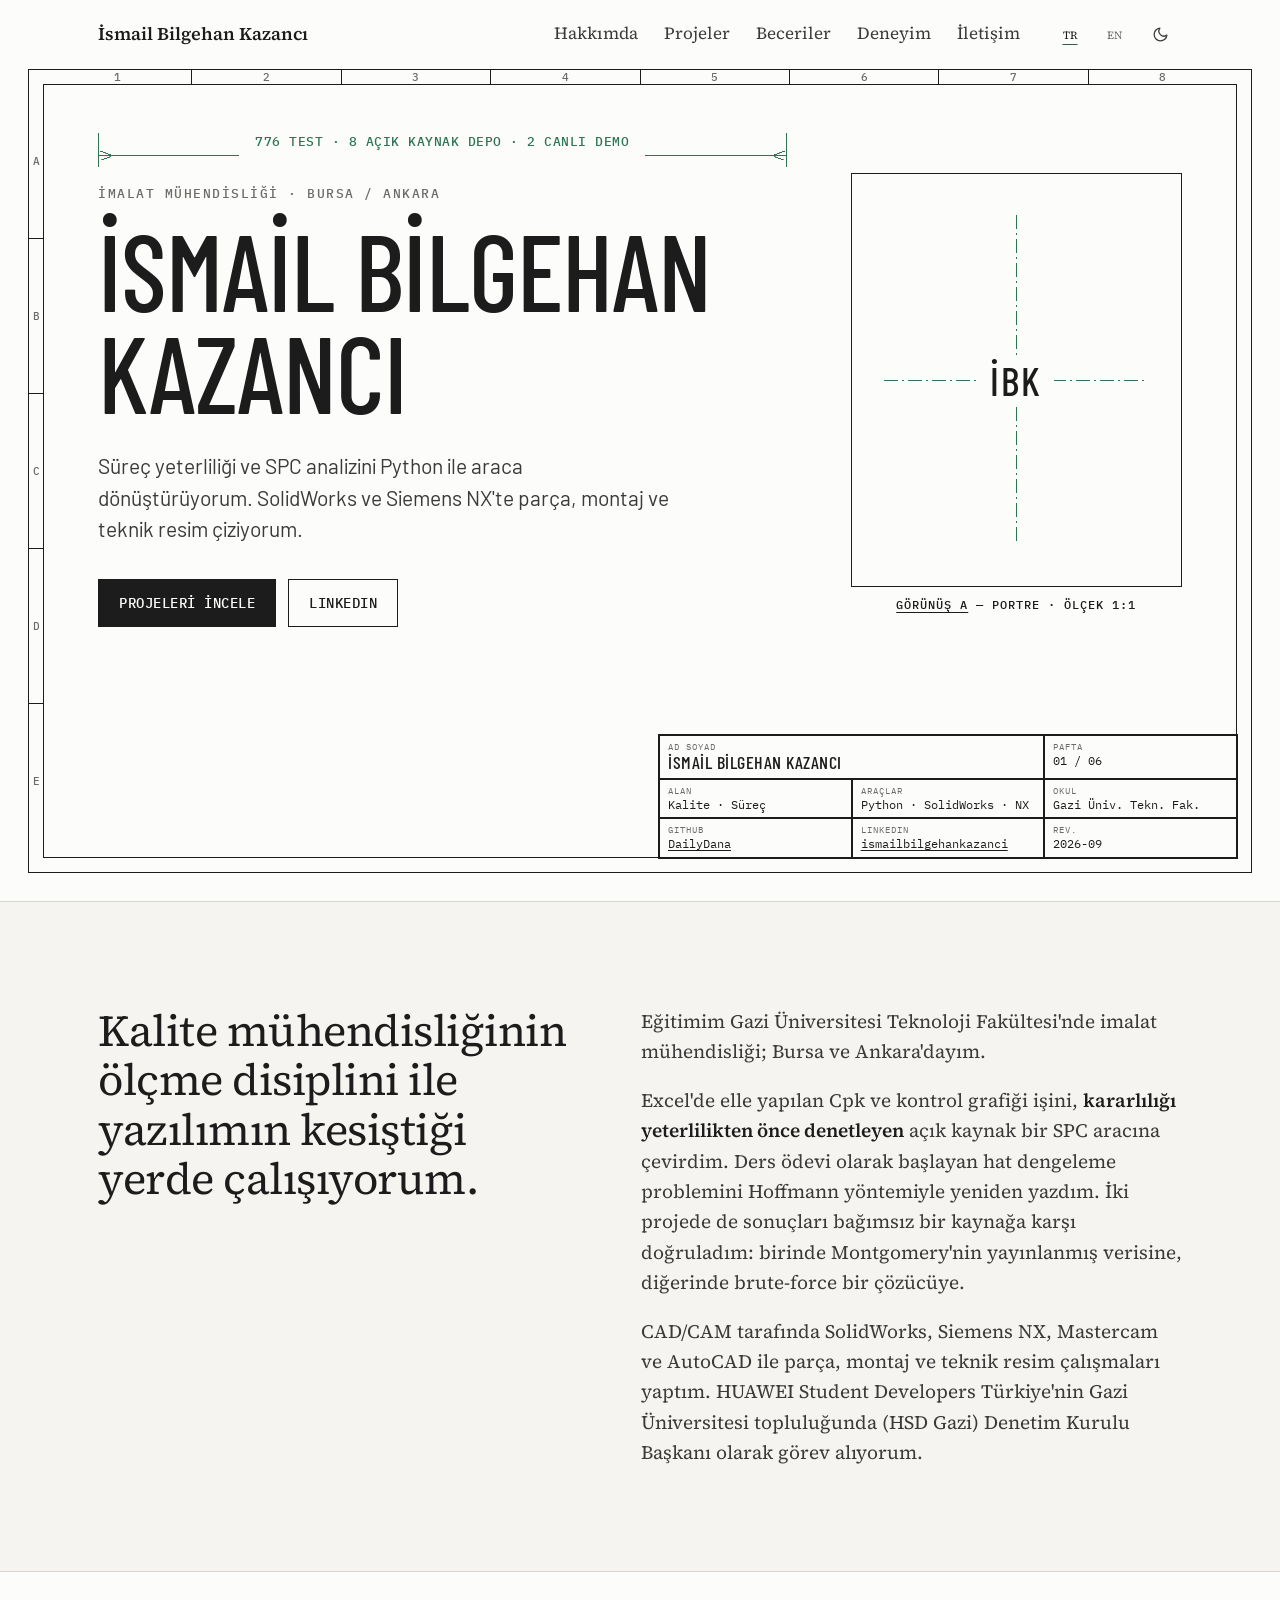
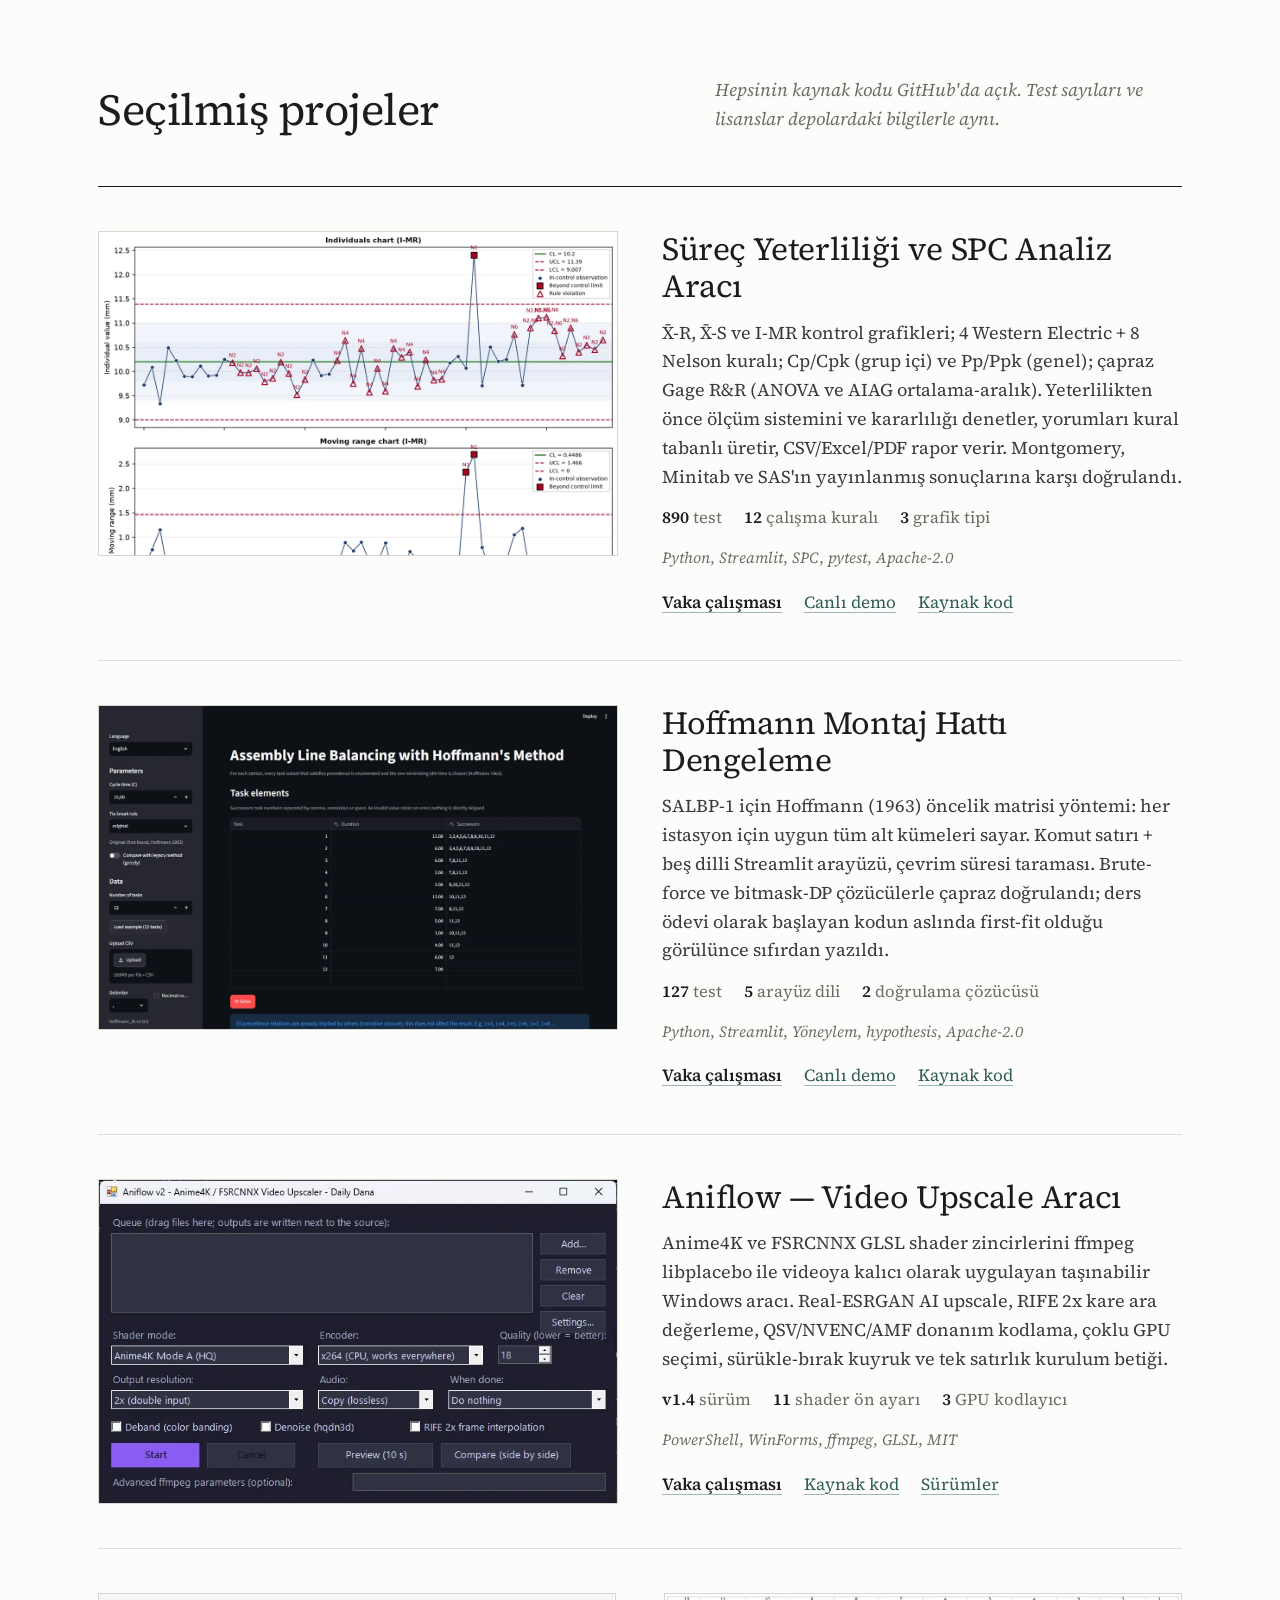
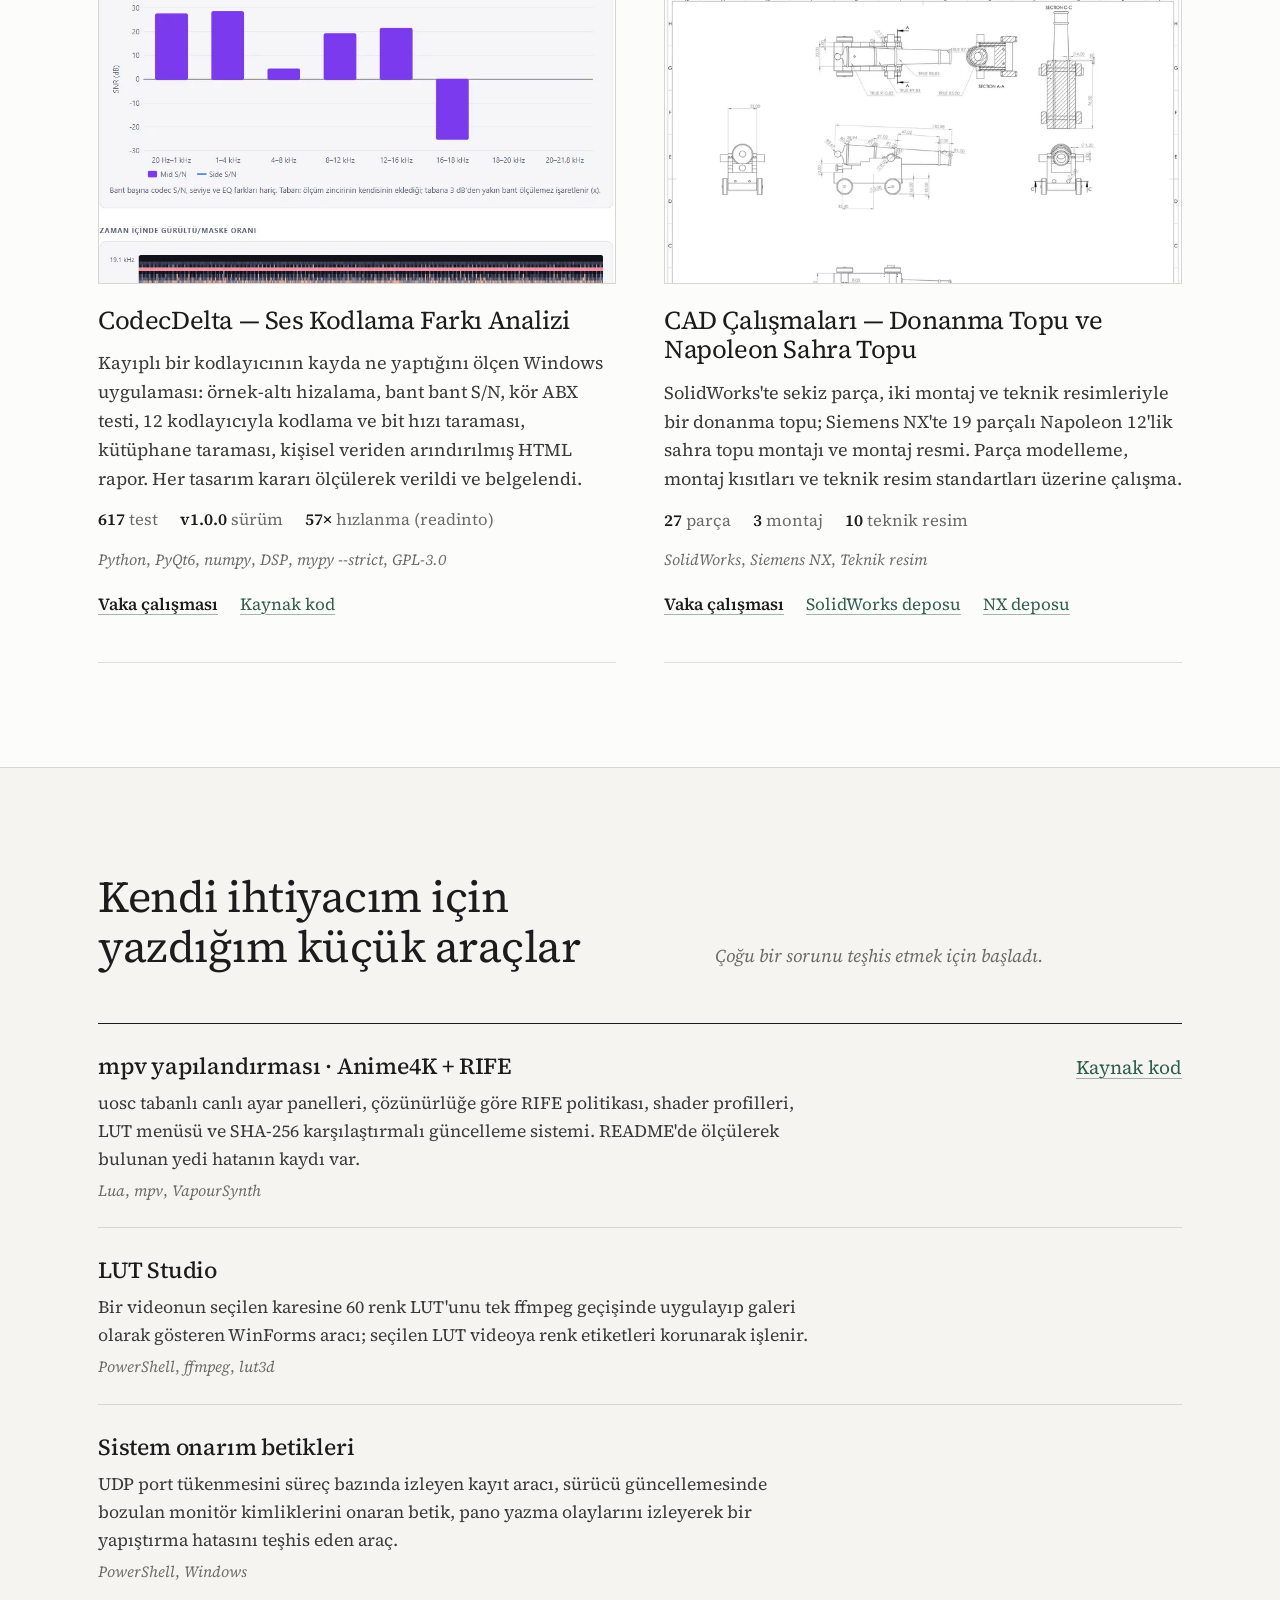
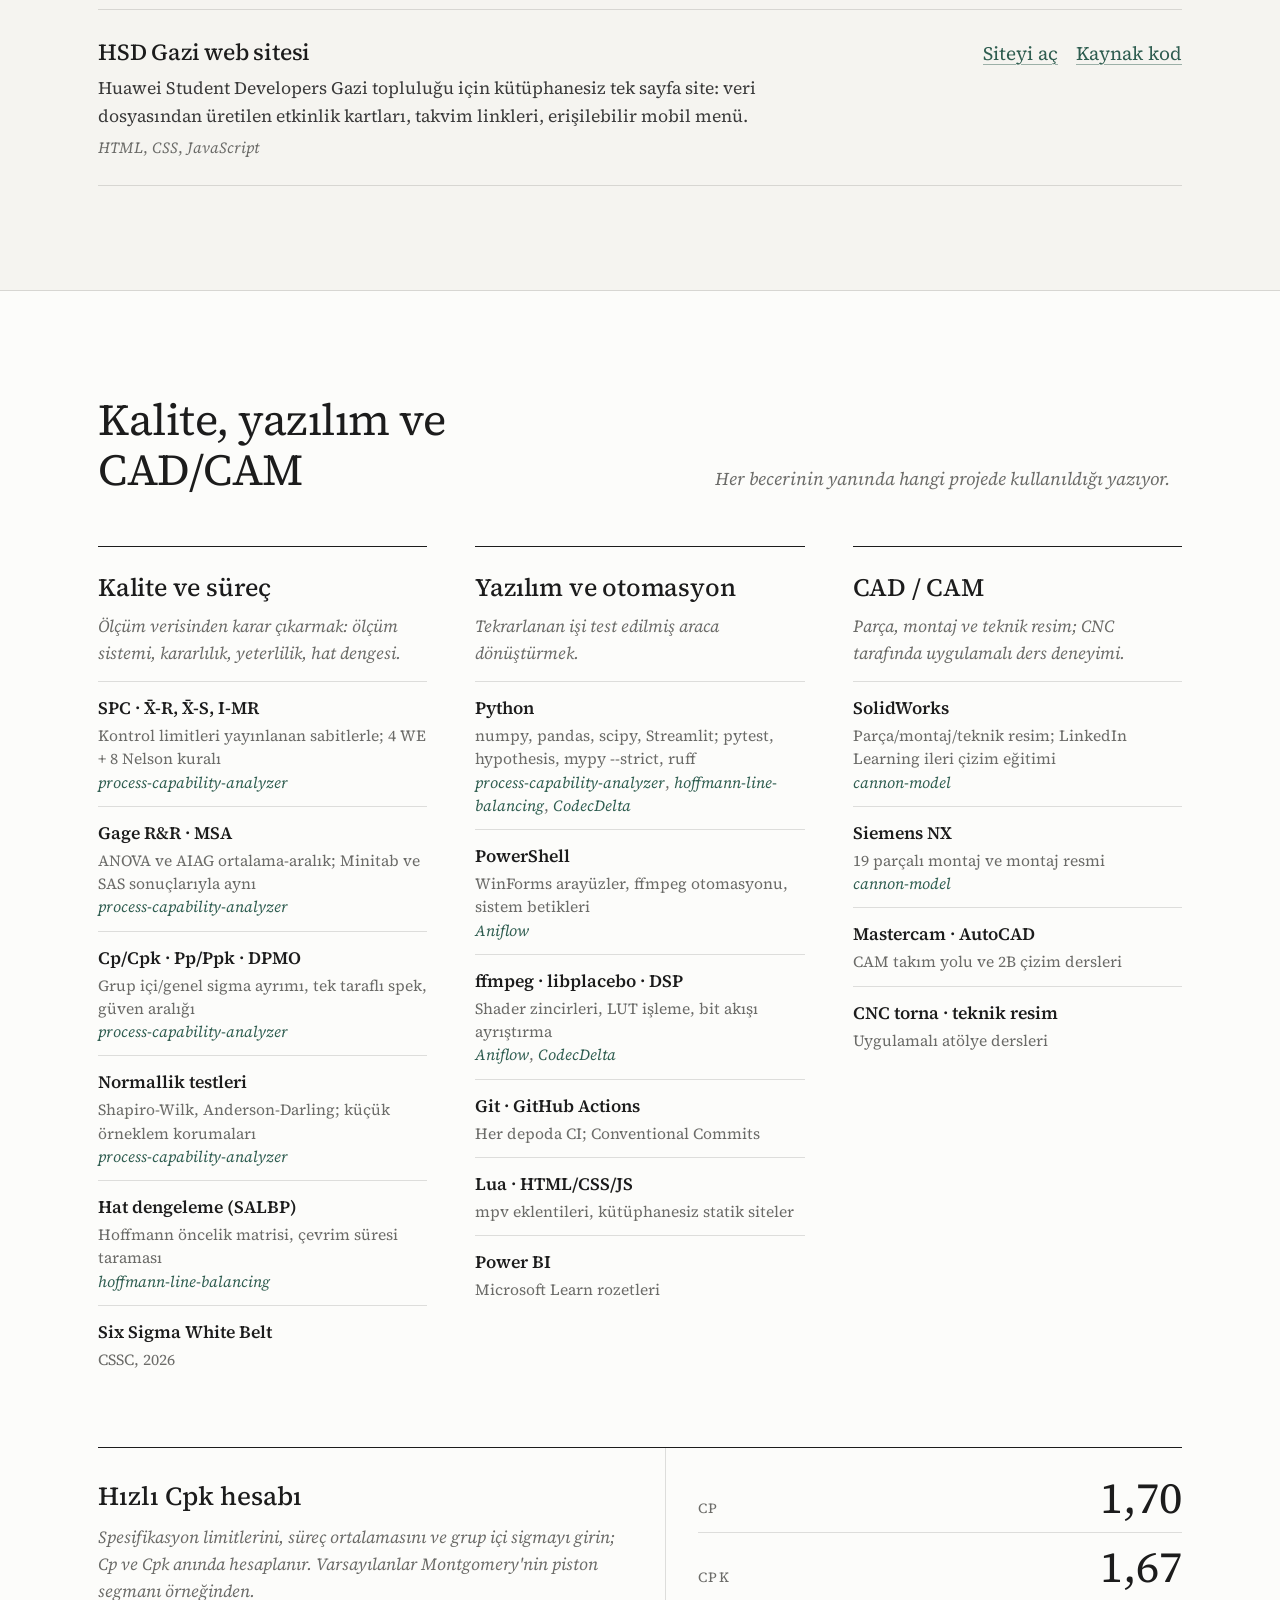
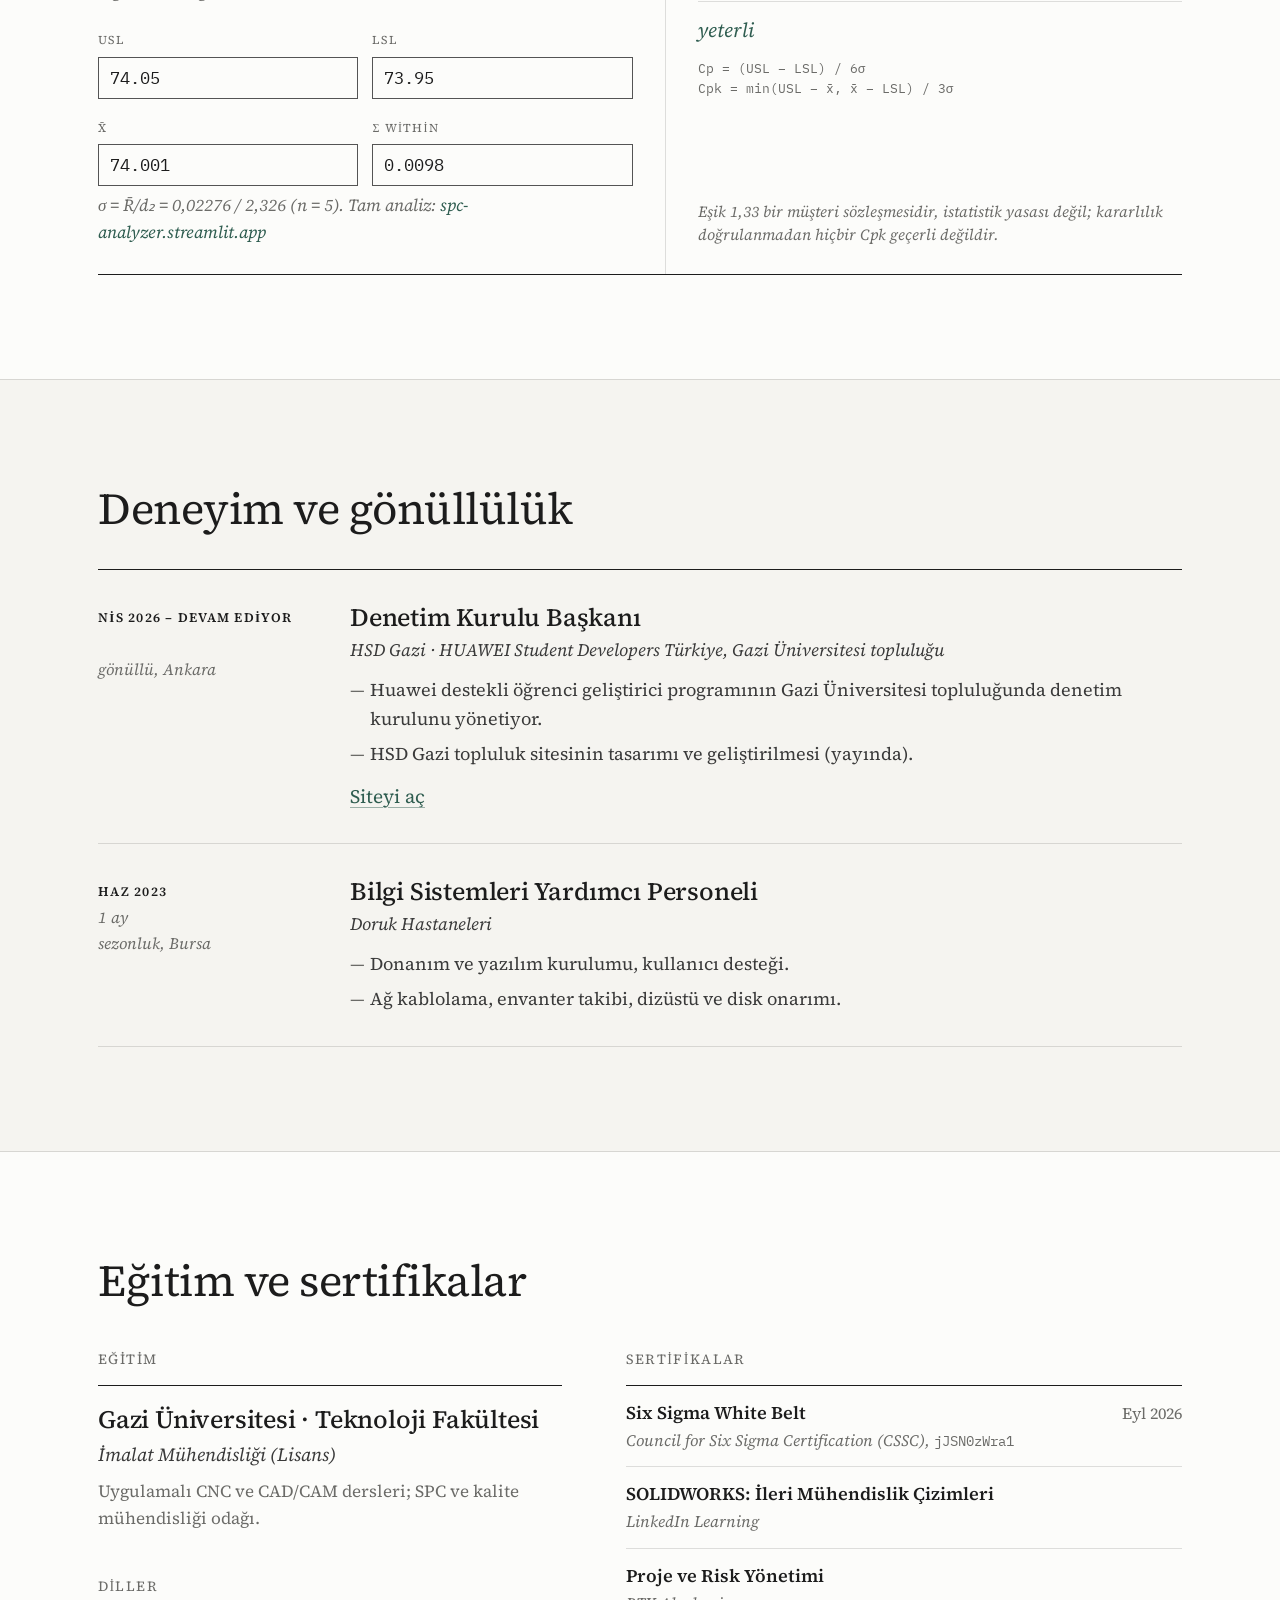
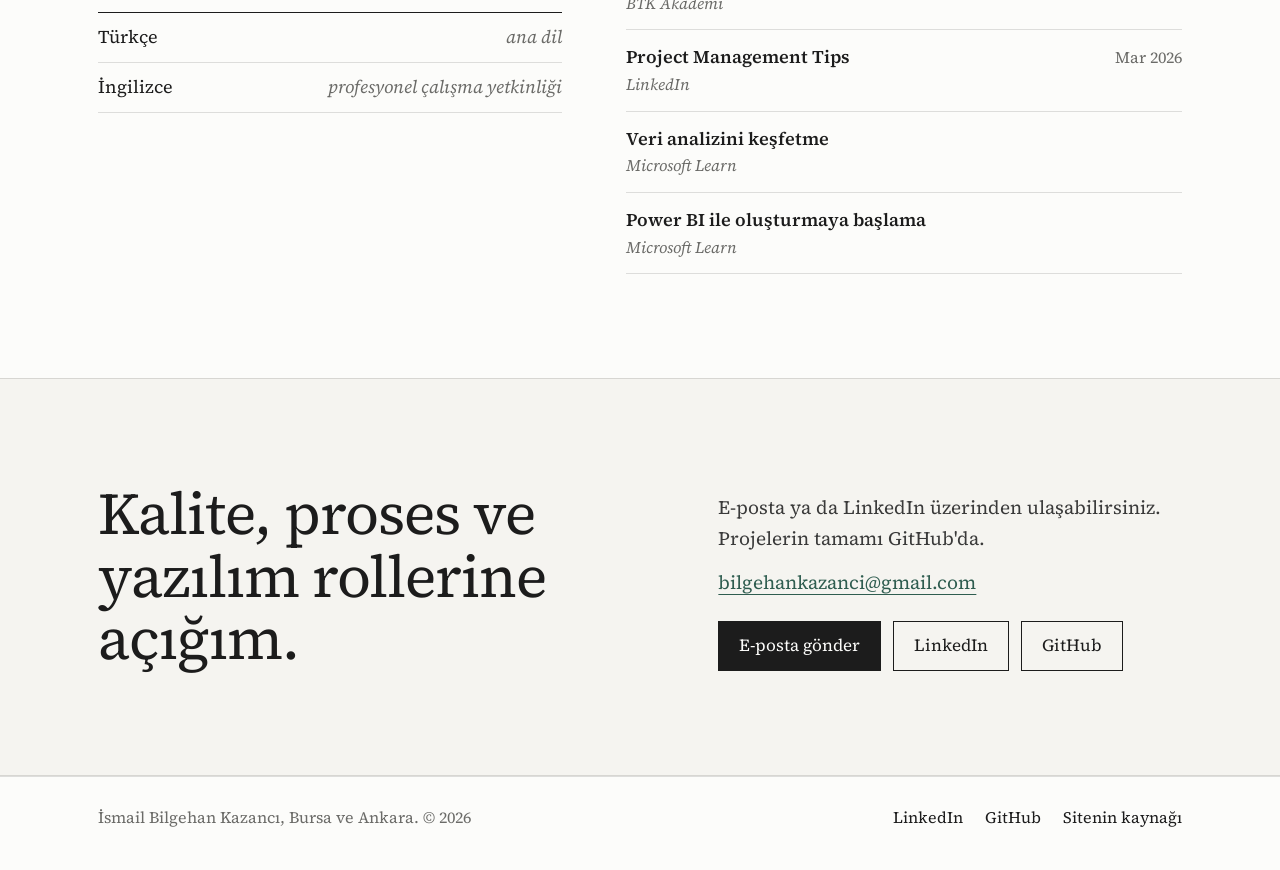
==== commit 6911ce68: "Cloudflare Web Analytics ekle (çerezsiz ziyaret sayımı)" ====
--- a/index.html
+++ b/index.html
@@ -269,5 +269,6 @@
 
 <script src="/assets/js/data.js"></script>
 <script src="/assets/js/main.js"></script>
+<!-- Cloudflare Web Analytics --><script type='module' src='https://static.cloudflareinsights.com/beacon.min.js' data-cf-beacon='{"token": "fa9ce7c9204f44c0bb32274c1430b982"}'></script><!-- End Cloudflare Web Analytics -->
 </body>
 </html>
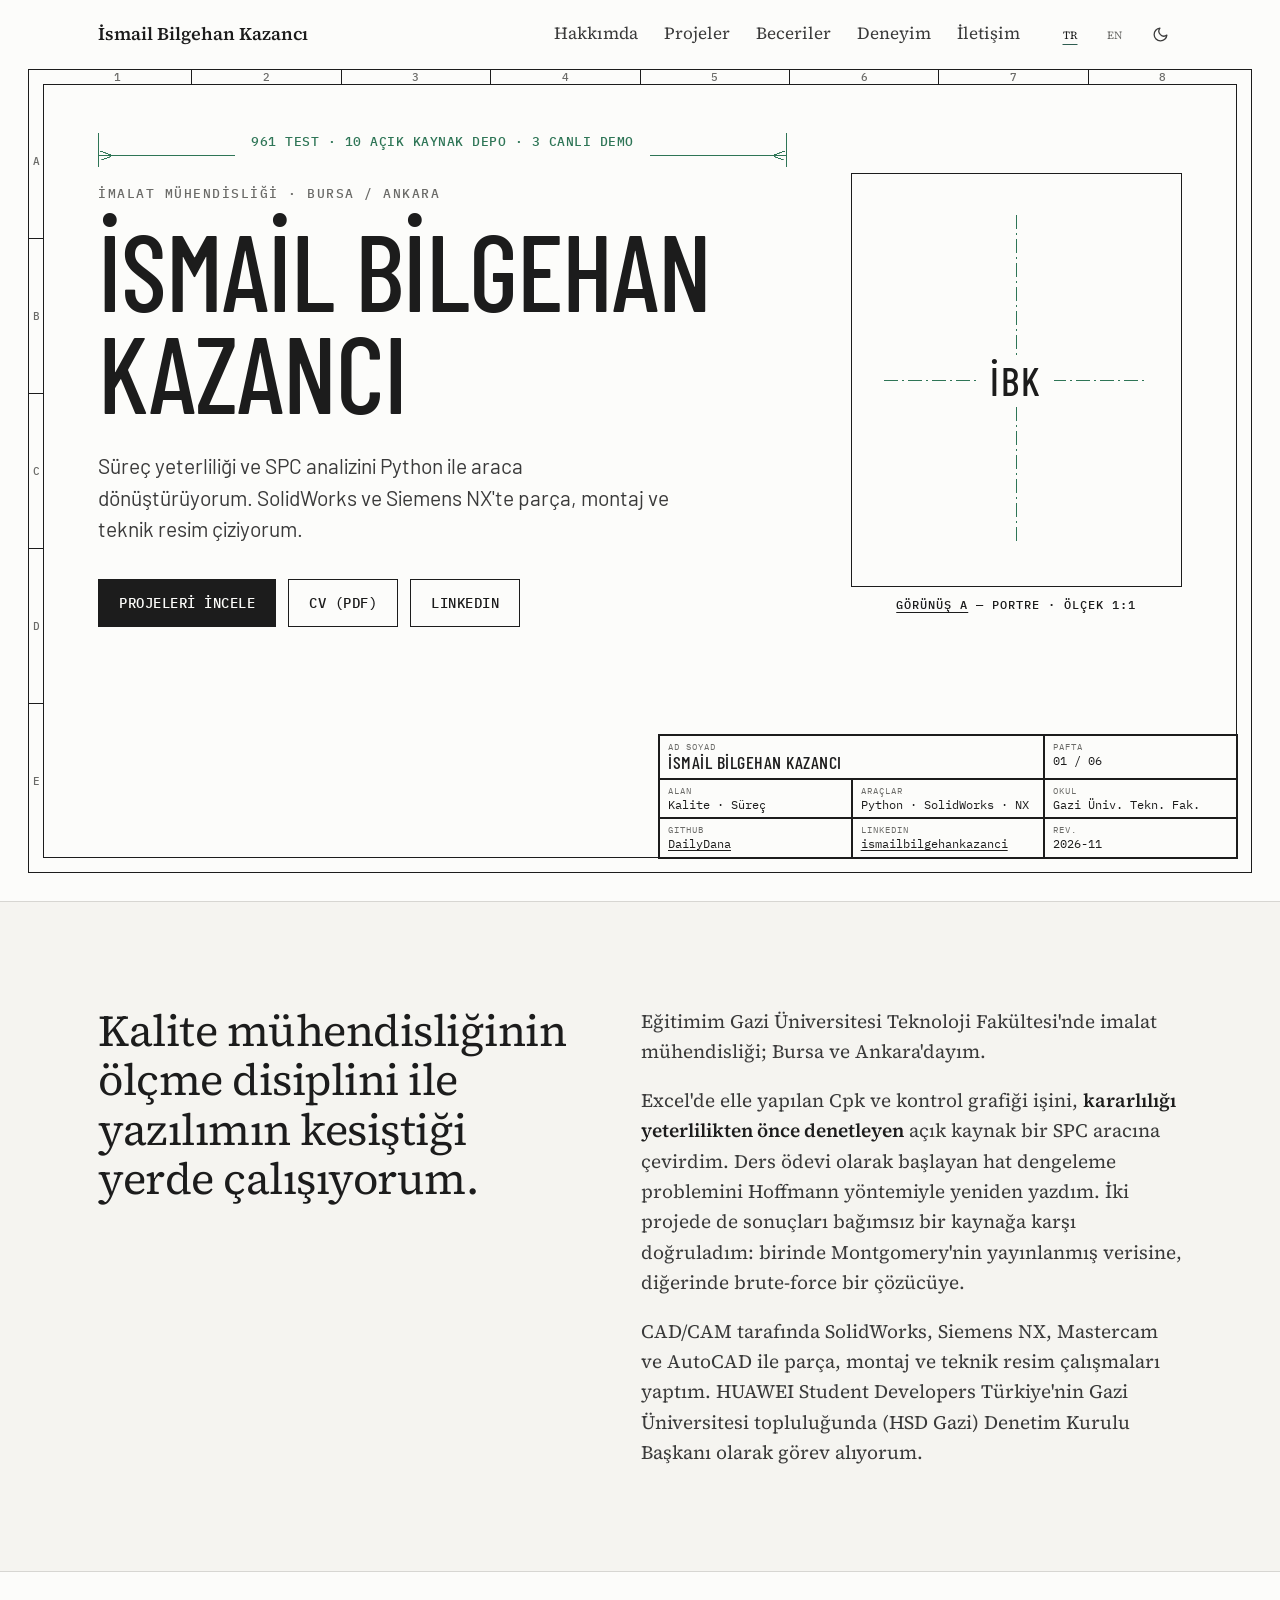
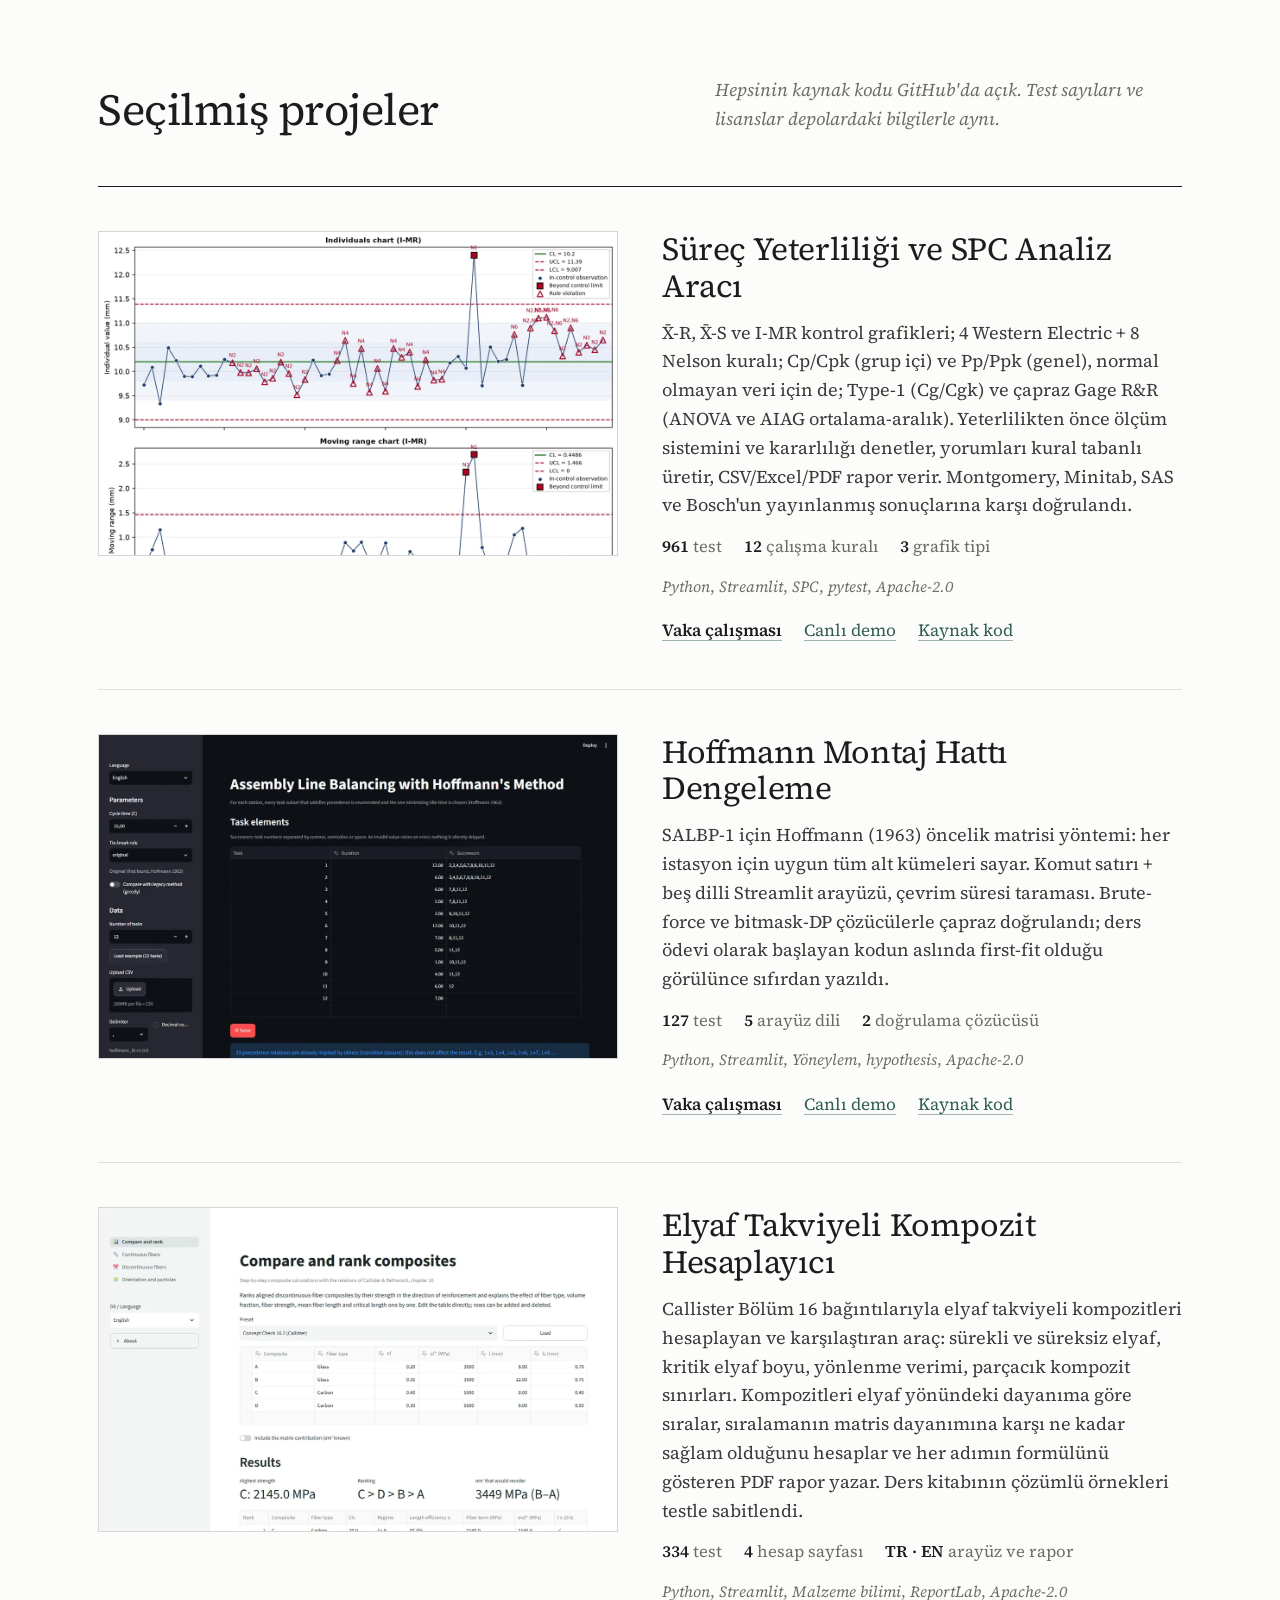
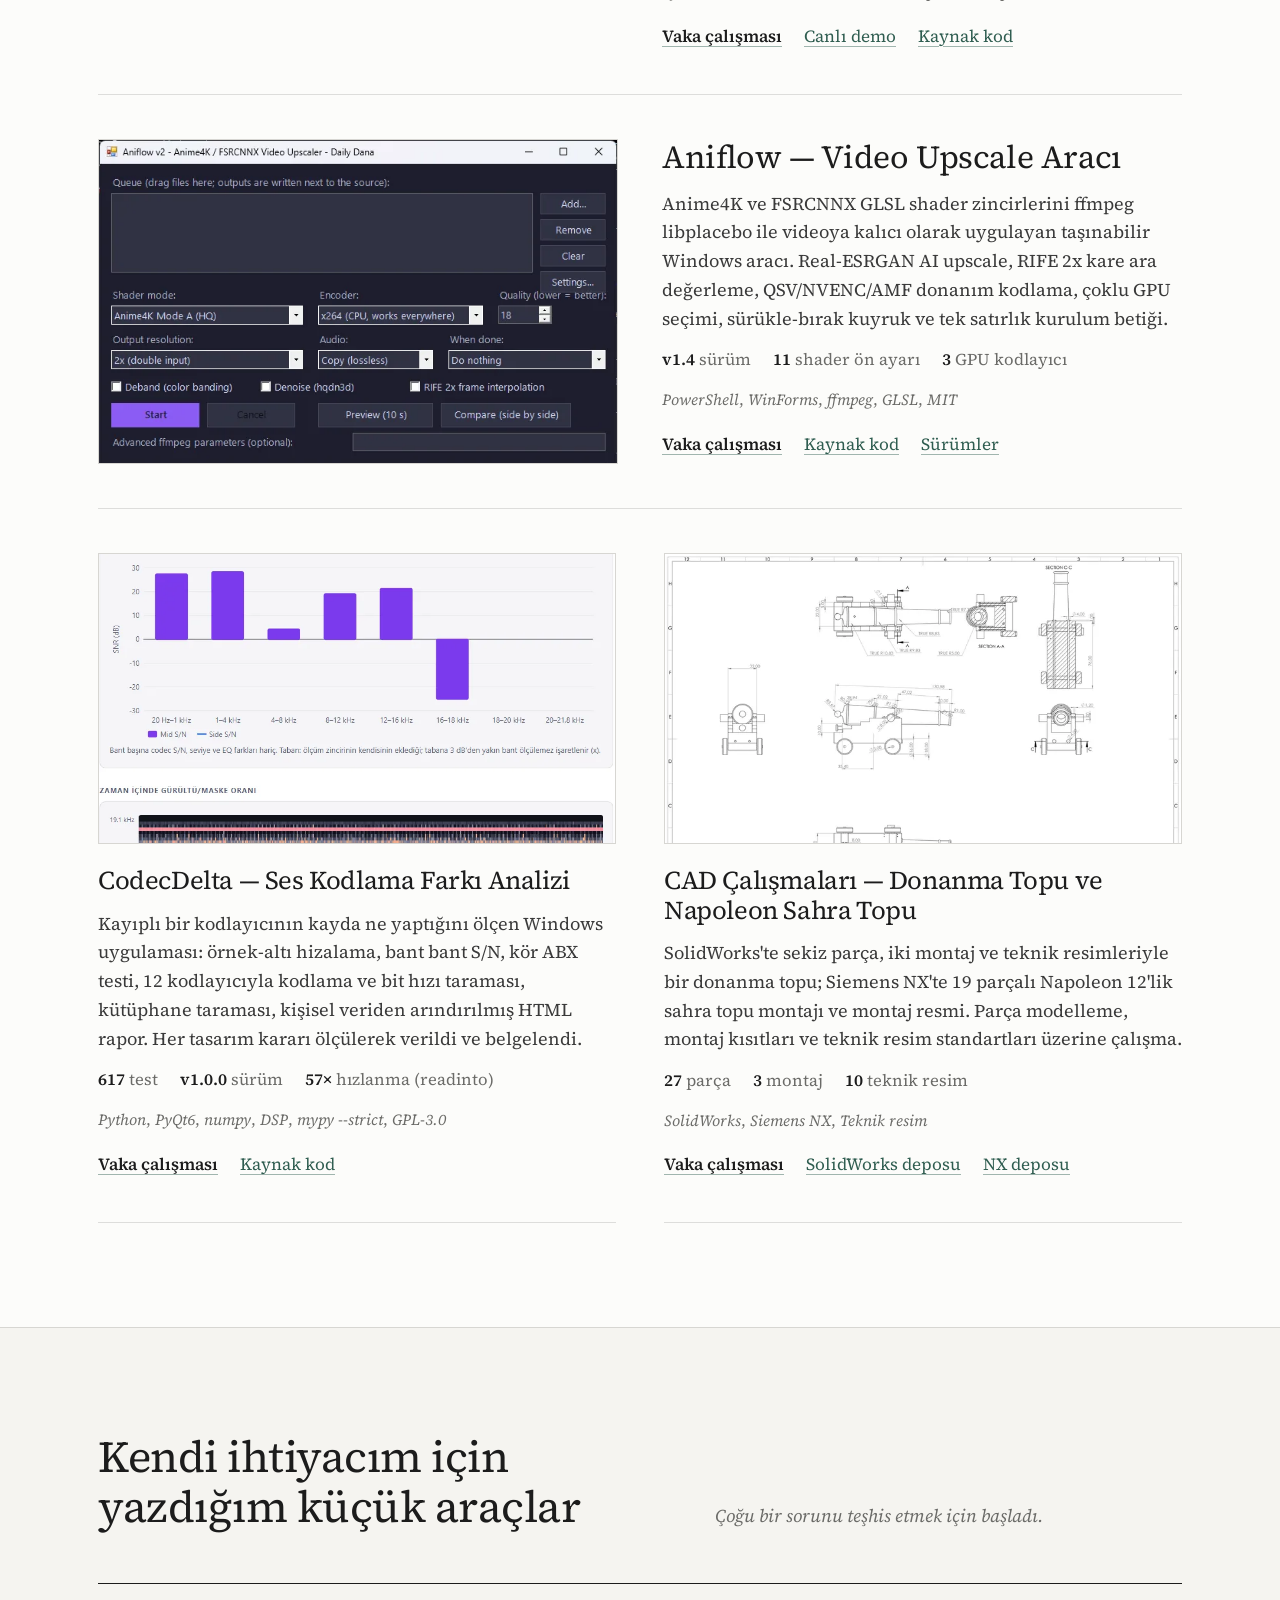
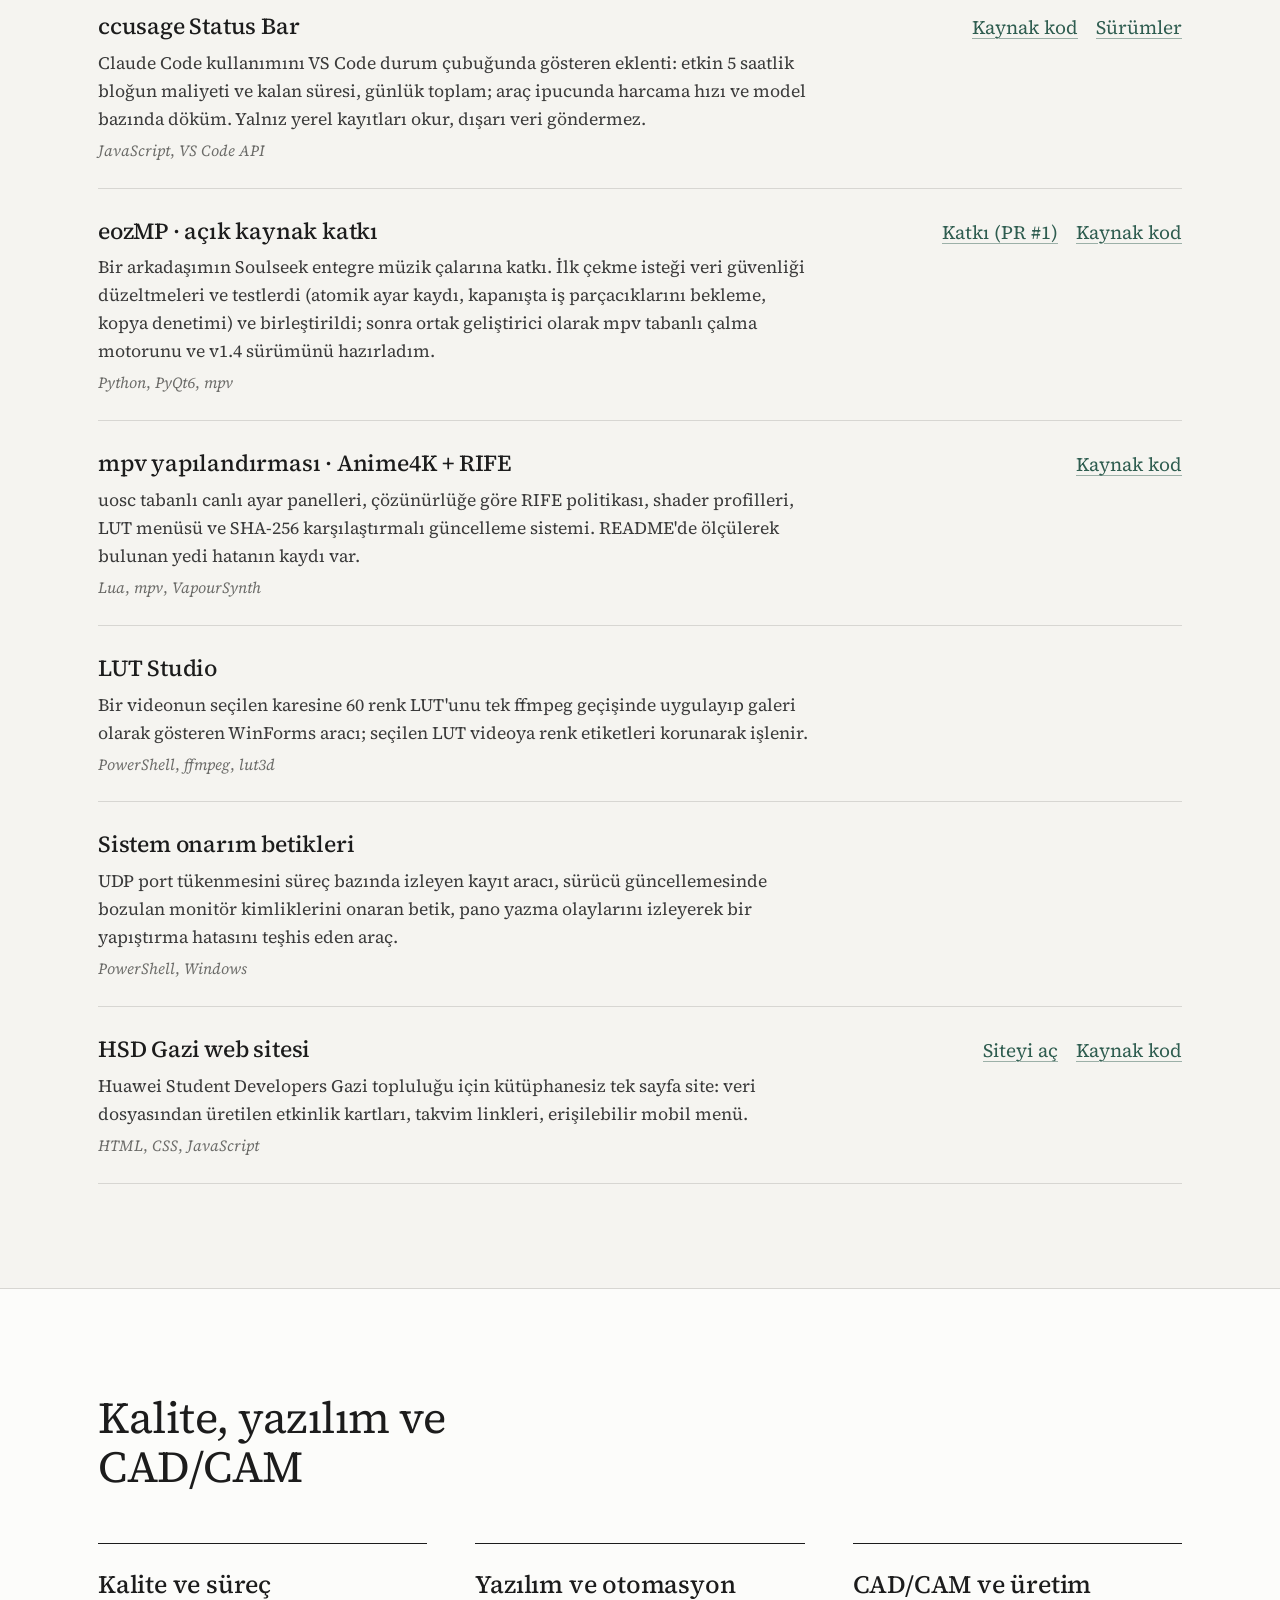
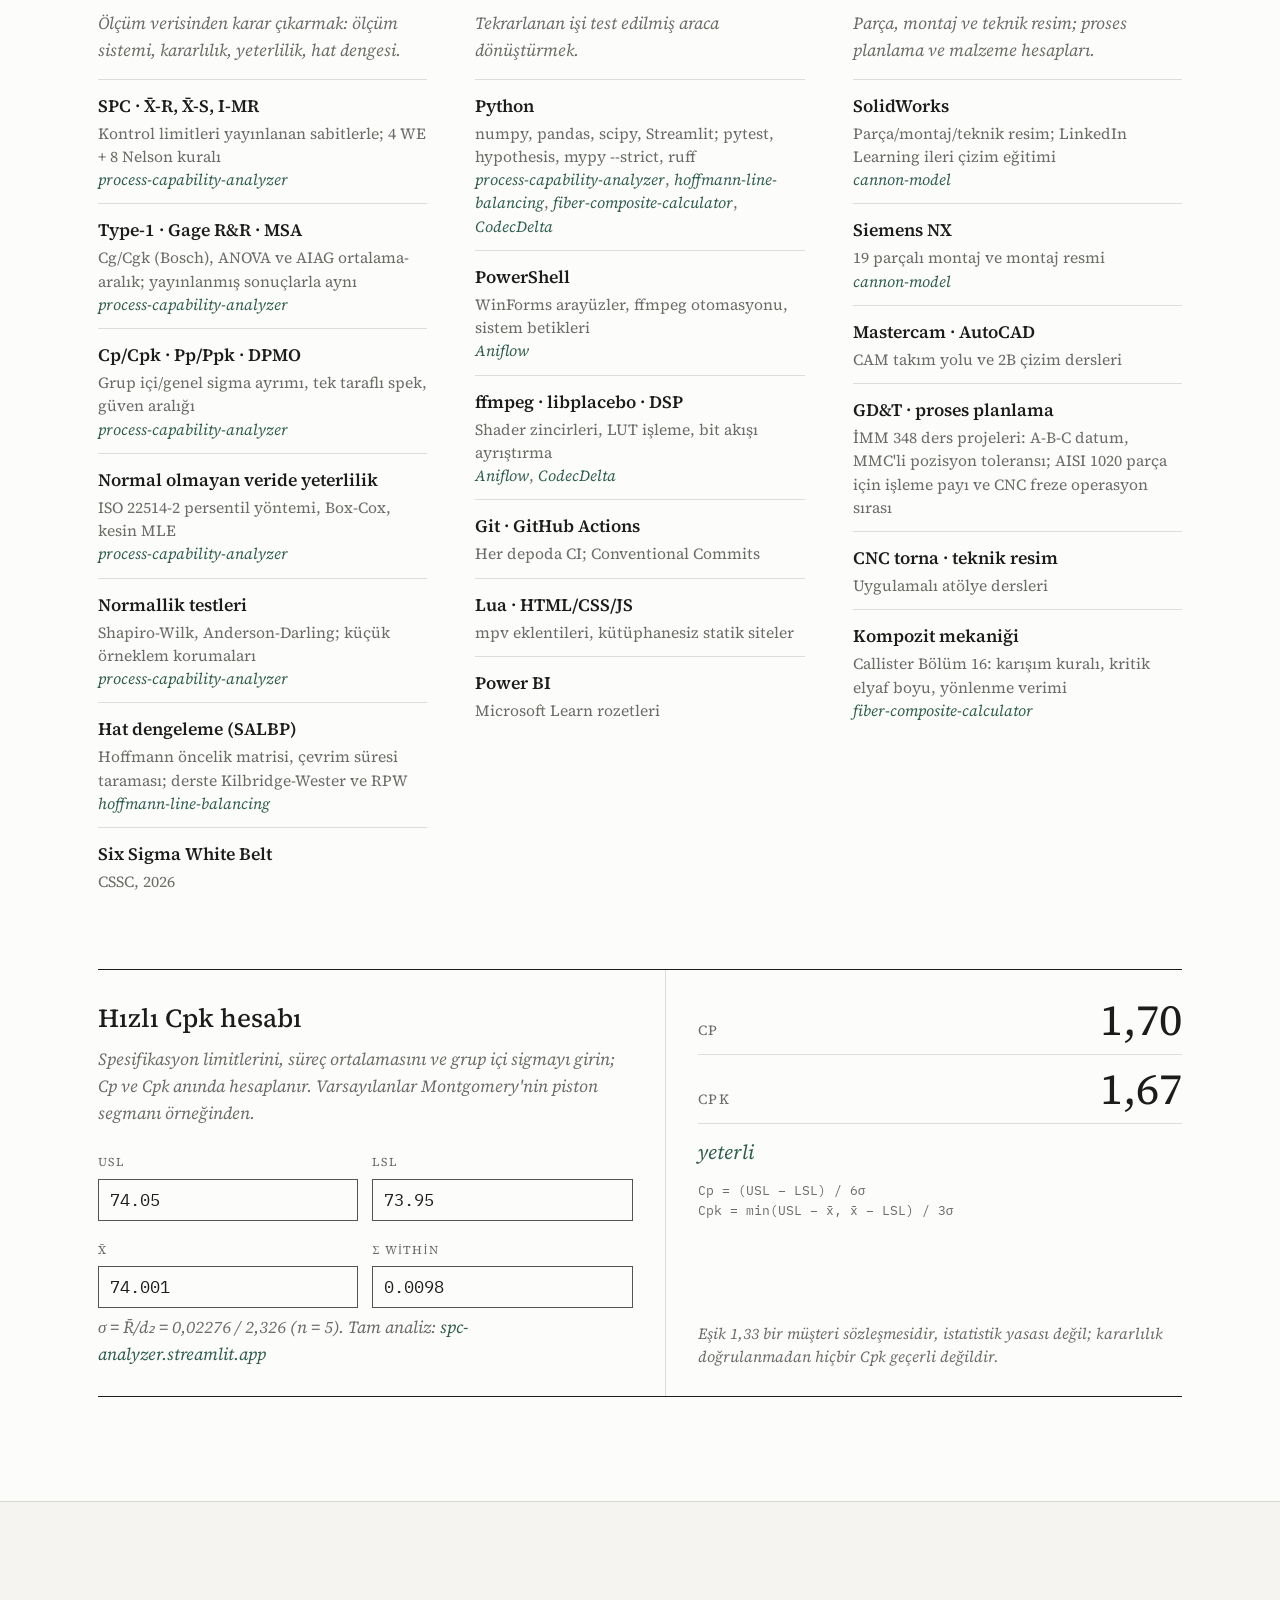
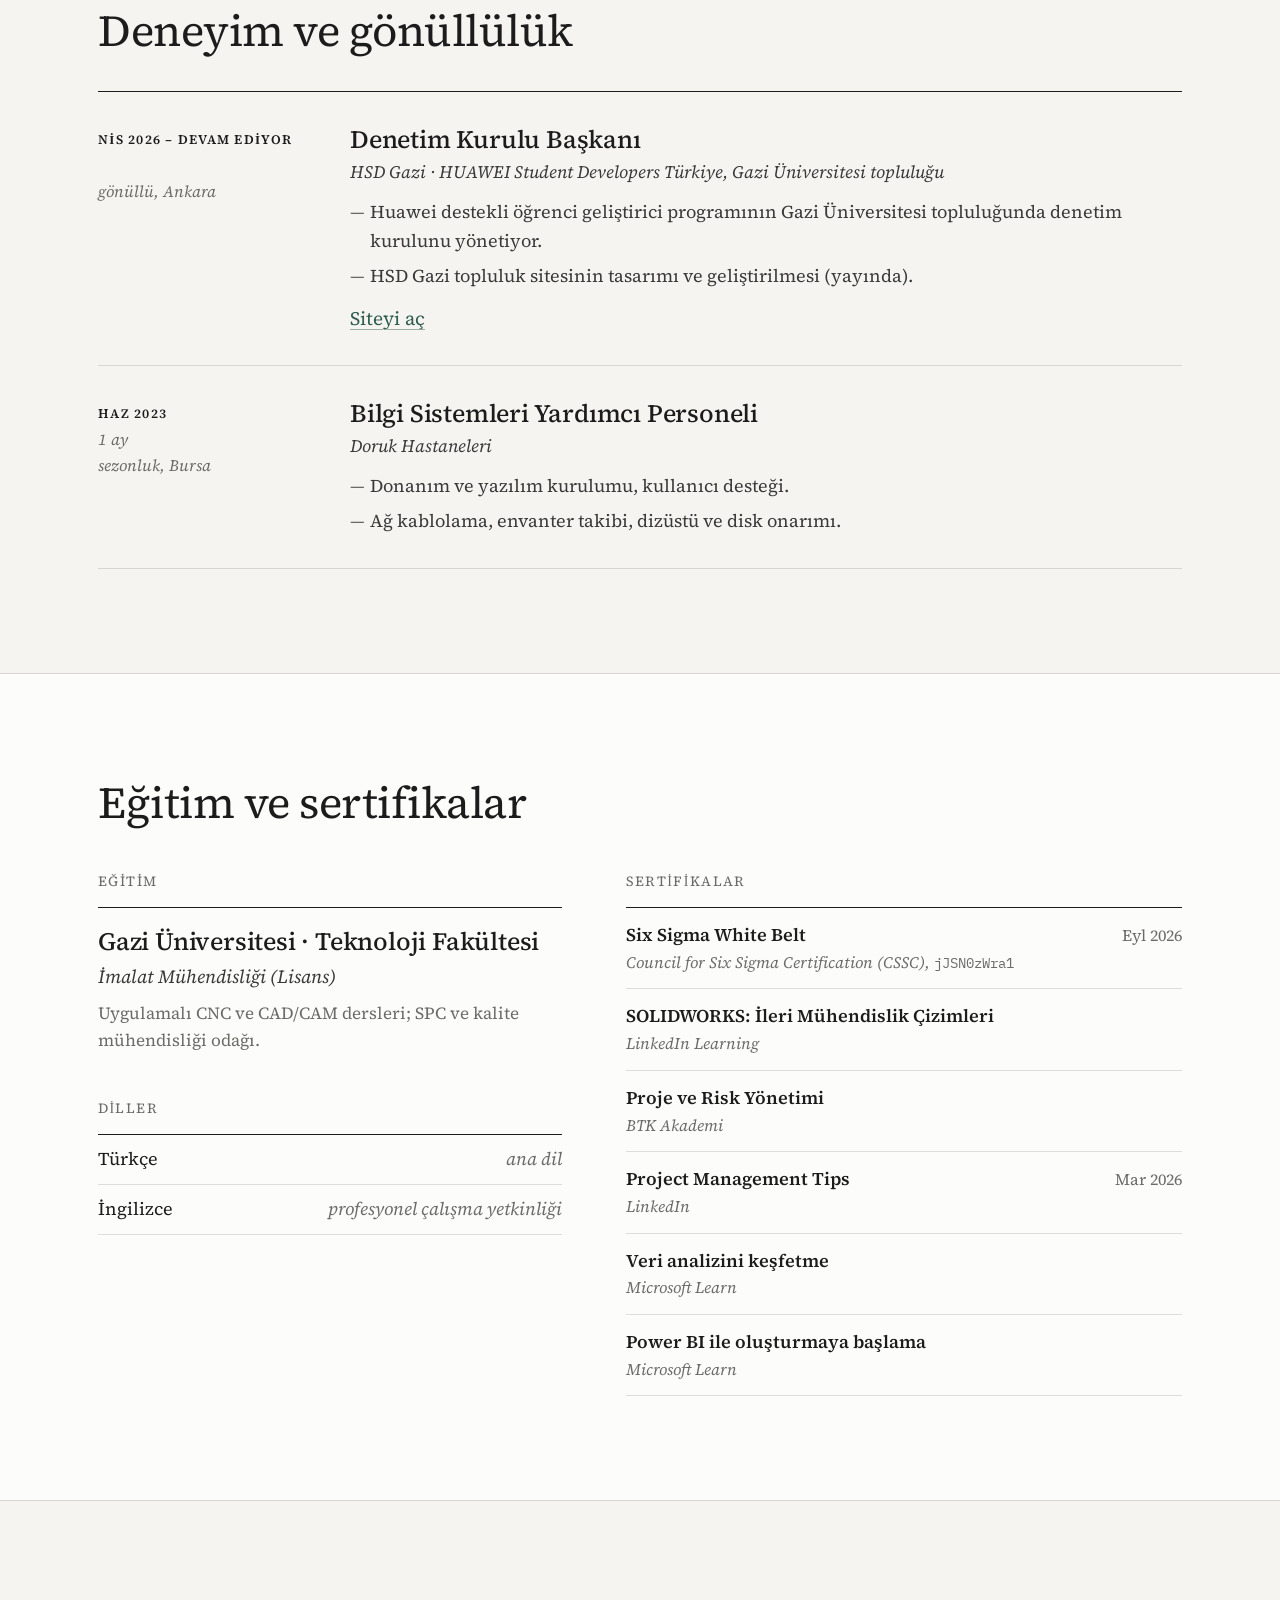
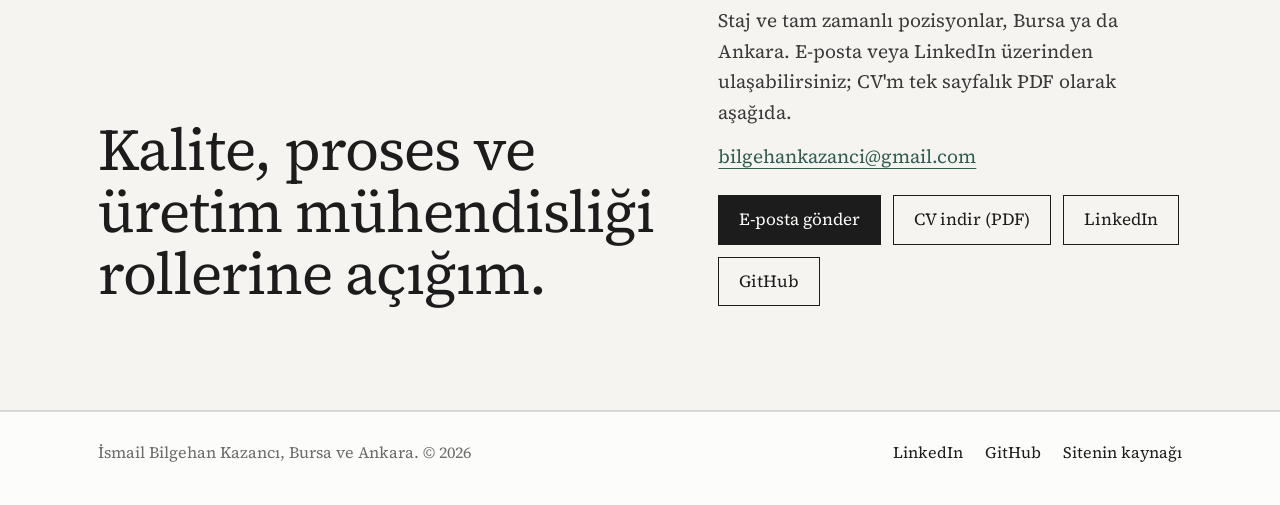
==== commit 38868c1a: "Kasım güncellemesi: kompozit hesaplayıcı, CV indirme, statik içerik, lang öznitelikleri İlk ekran sa" ====
--- a/index.html
+++ b/index.html
@@ -13,7 +13,7 @@
   <meta property="og:type" content="website">
   <meta property="og:site_name" content="İsmail Bilgehan Kazancı">
   <meta property="og:title" content="İsmail Bilgehan Kazancı · Manufacturing Engineering · SPC · Python · CAD/CAM">
-  <meta property="og:description" content="İmalat mühendisliği, SPC ve CAD: açık kaynak SPC/Cpk aracı (776 test), Hoffmann hat dengeleme, video işleme araçları, SolidWorks ve Siemens NX çalışmaları.">
+  <meta property="og:description" content="İmalat mühendisliği, SPC ve CAD: açık kaynak SPC, Cpk ve Gage R&R aracı (961 test), kompozit hesaplayıcı, Hoffmann hat dengeleme, video işleme araçları, SolidWorks ve Siemens NX çalışmaları.">
   <meta property="og:url" content="https://dailydana.github.io/">
   <meta property="og:image" content="https://dailydana.github.io/assets/img/og-default.png">
   <meta property="og:image:width" content="1200">
@@ -47,10 +47,11 @@
     "knowsAbout": ["Statistical Process Control", "Process Capability", "Cpk", "Assembly Line Balancing", "Python", "PowerShell", "SolidWorks", "Siemens NX", "Mastercam", "AutoCAD"]
   }
   </script>
+  <meta name="google-site-verification" content="9Zcq_8B9SMPn36lVAsy_vs3_T9TzaDEBwnZ6bJQ7ugw">
 </head>
 <body class="home">
 
-<a class="skip" href="#hakkimda"><span data-lang="tr">İçeriğe geç</span><span data-lang="en">Skip to content</span></a>
+<a class="skip" href="#hakkimda"><span data-lang="tr" lang="tr">İçeriğe geç</span><span data-lang="en" lang="en">Skip to content</span></a>
 
 <!-- chrome:nav -->
 <header class="nav" id="nav">
@@ -60,11 +61,11 @@
     </a>
     <div class="nav-right">
       <nav class="nav-links" id="navLinks" aria-label="Ana menü" data-aria="aria.menu">
-        <a href="#hakkimda" data-nav><span data-lang="tr">Hakkımda</span><span data-lang="en">About</span></a>
-        <a href="#projeler" data-nav><span data-lang="tr">Projeler</span><span data-lang="en">Projects</span></a>
-        <a href="#beceriler" data-nav><span data-lang="tr">Beceriler</span><span data-lang="en">Skills</span></a>
-        <a href="#deneyim" data-nav><span data-lang="tr">Deneyim</span><span data-lang="en">Experience</span></a>
-        <a href="#iletisim" data-nav><span data-lang="tr">İletişim</span><span data-lang="en">Contact</span></a>
+        <a href="#hakkimda" data-nav><span data-lang="tr" lang="tr">Hakkımda</span><span data-lang="en" lang="en">About</span></a>
+        <a href="#projeler" data-nav><span data-lang="tr" lang="tr">Projeler</span><span data-lang="en" lang="en">Projects</span></a>
+        <a href="#beceriler" data-nav><span data-lang="tr" lang="tr">Beceriler</span><span data-lang="en" lang="en">Skills</span></a>
+        <a href="#deneyim" data-nav><span data-lang="tr" lang="tr">Deneyim</span><span data-lang="en" lang="en">Experience</span></a>
+        <a href="#iletisim" data-nav><span data-lang="tr" lang="tr">İletişim</span><span data-lang="en" lang="en">Contact</span></a>
       </nav>
       <div class="toggles">
         <div class="lang" role="group" aria-label="Dil / Language">
@@ -91,15 +92,16 @@
     <div class="sheet-frame" aria-hidden="true"><div class="sheet-top"><i>1</i><i>2</i><i>3</i><i>4</i><i>5</i><i>6</i><i>7</i><i>8</i></div><div class="sheet-left"><i>A</i><i>B</i><i>C</i><i>D</i><i>E</i></div><div class="cad"><div class="cad-grid"></div><i class="cad-x"></i><i class="cad-y"></i></div></div>
     <div class="wrap sheet-grid">
       <div>
-        <div class="dimline" aria-label="Özet sayılar" data-aria="aria.metrics"><span><span data-lang="tr">776 TEST · 8 AÇIK KAYNAK DEPO · 2 CANLI DEMO</span><span data-lang="en">776 TESTS · 8 OPEN-SOURCE REPOS · 2 LIVE DEMOS</span></span></div>
-        <div class="sheet-label"><span data-lang="tr">İMALAT MÜHENDİSLİĞİ · BURSA / ANKARA</span><span data-lang="en">MANUFACTURING ENGINEERING · BURSA / ANKARA</span></div>
+        <div class="dimline" aria-label="Özet sayılar" data-aria="aria.metrics"><span><span data-lang="tr" lang="tr">961 TEST · 10 AÇIK KAYNAK DEPO · 3 CANLI DEMO</span><span data-lang="en" lang="en">961 TESTS · 10 OPEN-SOURCE REPOS · 3 LIVE DEMOS</span></span></div>
+        <div class="sheet-label"><span data-lang="tr" lang="tr">İMALAT MÜHENDİSLİĞİ · BURSA / ANKARA</span><span data-lang="en" lang="en">MANUFACTURING ENGINEERING · BURSA / ANKARA</span></div>
         <h1 class="sheet-name" lang="tr">İSMAİL BİLGEHAN<br>KAZANCI</h1>
         <p class="sheet-lead">
-          <span data-lang="tr">Süreç yeterliliği ve SPC analizini Python ile araca dönüştürüyorum. SolidWorks ve Siemens NX'te parça, montaj ve teknik resim çiziyorum.</span>
-          <span data-lang="en">I turn process-capability and SPC analysis into Python tools. I model parts, assemblies and drawings in SolidWorks and Siemens NX.</span>
+          <span data-lang="tr" lang="tr">Süreç yeterliliği ve SPC analizini Python ile araca dönüştürüyorum. SolidWorks ve Siemens NX'te parça, montaj ve teknik resim çiziyorum.</span>
+          <span data-lang="en" lang="en">I turn process-capability and SPC analysis into Python tools. I model parts, assemblies and drawings in SolidWorks and Siemens NX.</span>
         </p>
         <div class="sheet-cta">
-          <a href="#projeler" class="btn btn-accent"><span data-lang="tr">PROJELERİ İNCELE</span><span data-lang="en">VIEW PROJECTS</span></a>
+          <a href="#projeler" class="btn btn-accent"><span data-lang="tr" lang="tr">PROJELERİ İNCELE</span><span data-lang="en" lang="en">VIEW PROJECTS</span></a>
+          <a href="/cv/ismail-bilgehan-kazanci-cv-tr.pdf" class="btn btn-line" data-lang="tr" lang="tr">CV (PDF)</a><a href="/cv/ismail-bilgehan-kazanci-cv-en.pdf" class="btn btn-line" data-lang="en" lang="en">CV (PDF)</a>
           <a href="https://www.linkedin.com/in/ismailbilgehankazanci" class="btn btn-line" target="_blank" rel="noopener">LINKEDIN</a>
         </div>
       </div>
@@ -107,18 +109,18 @@
         <div class="view-frame">
           <div class="view-ph" aria-hidden="true"><span>İBK</span></div>
         </div>
-        <figcaption class="view-cap"><span data-lang="tr"><b>GÖRÜNÜŞ A</b> — PORTRE · ÖLÇEK 1:1</span><span data-lang="en"><b>VIEW A</b> — PORTRAIT · SCALE 1:1</span></figcaption>
+        <figcaption class="view-cap"><span data-lang="tr" lang="tr"><b>GÖRÜNÜŞ A</b> — PORTRE · ÖLÇEK 1:1</span><span data-lang="en" lang="en"><b>VIEW A</b> — PORTRAIT · SCALE 1:1</span></figcaption>
       </figure>
     </div>
     <div class="titleblock">
-      <div class="wide"><small><span data-lang="tr">AD SOYAD</span><span data-lang="en">NAME</span></small><span class="tb-name" lang="tr">İSMAİL BİLGEHAN KAZANCI</span></div>
-      <div><small><span data-lang="tr">PAFTA</span><span data-lang="en">SHEET</span></small>01 / 06</div>
-      <div><small><span data-lang="tr">ALAN</span><span data-lang="en">FIELD</span></small><span data-lang="tr">Kalite · Süreç</span><span data-lang="en">Quality · Process</span></div>
-      <div><small><span data-lang="tr">ARAÇLAR</span><span data-lang="en">TOOLS</span></small>Python · SolidWorks · NX</div>
-      <div><small><span data-lang="tr">OKUL</span><span data-lang="en">SCHOOL</span></small><span data-lang="tr">Gazi Üniv. Tekn. Fak.</span><span data-lang="en">Gazi Univ. Fac. of Tech.</span></div>
+      <div class="wide"><small><span data-lang="tr" lang="tr">AD SOYAD</span><span data-lang="en" lang="en">NAME</span></small><span class="tb-name" lang="tr">İSMAİL BİLGEHAN KAZANCI</span></div>
+      <div><small><span data-lang="tr" lang="tr">PAFTA</span><span data-lang="en" lang="en">SHEET</span></small>01 / 06</div>
+      <div><small><span data-lang="tr" lang="tr">ALAN</span><span data-lang="en" lang="en">FIELD</span></small><span data-lang="tr" lang="tr">Kalite · Süreç</span><span data-lang="en" lang="en">Quality · Process</span></div>
+      <div><small><span data-lang="tr" lang="tr">ARAÇLAR</span><span data-lang="en" lang="en">TOOLS</span></small>Python · SolidWorks · NX</div>
+      <div><small><span data-lang="tr" lang="tr">OKUL</span><span data-lang="en" lang="en">SCHOOL</span></small><span data-lang="tr" lang="tr">Gazi Üniv. Tekn. Fak.</span><span data-lang="en" lang="en">Gazi Univ. Fac. of Tech.</span></div>
       <div><small>GITHUB</small><a href="https://github.com/DailyDana" target="_blank" rel="noopener">DailyDana</a></div>
       <div><small>LINKEDIN</small><a href="https://www.linkedin.com/in/ismailbilgehankazanci" target="_blank" rel="noopener">ismailbilgehankazanci</a></div>
-      <div><small>REV.</small>2026-09</div>
+      <div><small>REV.</small>2026-11</div>
     </div>
     <span class="cad-read" aria-hidden="true"></span>
   </section>
@@ -128,16 +130,16 @@
     <div class="wrap">
       <div class="about-grid">
         <h2 class="h2 reveal">
-          <span data-lang="tr">Kalite mühendisliğinin ölçme disiplini ile yazılımın kesiştiği yerde çalışıyorum.</span>
-          <span data-lang="en">I work where the measurement discipline of quality engineering meets software.</span>
+          <span data-lang="tr" lang="tr">Kalite mühendisliğinin ölçme disiplini ile yazılımın kesiştiği yerde çalışıyorum.</span>
+          <span data-lang="en" lang="en">I work where the measurement discipline of quality engineering meets software.</span>
         </h2>
         <div class="about-text reveal">
-          <div data-lang="tr">
+          <div data-lang="tr" lang="tr">
             <p>Eğitimim Gazi Üniversitesi Teknoloji Fakültesi'nde imalat mühendisliği; Bursa ve Ankara'dayım.</p>
             <p>Excel'de elle yapılan Cpk ve kontrol grafiği işini, <strong>kararlılığı yeterlilikten önce denetleyen</strong> açık kaynak bir SPC aracına çevirdim. Ders ödevi olarak başlayan hat dengeleme problemini Hoffmann yöntemiyle yeniden yazdım. İki projede de sonuçları bağımsız bir kaynağa karşı doğruladım: birinde Montgomery'nin yayınlanmış verisine, diğerinde brute-force bir çözücüye.</p>
             <p>CAD/CAM tarafında SolidWorks, Siemens NX, Mastercam ve AutoCAD ile parça, montaj ve teknik resim çalışmaları yaptım. HUAWEI Student Developers Türkiye'nin Gazi Üniversitesi topluluğunda (HSD Gazi) Denetim Kurulu Başkanı olarak görev alıyorum.</p>
           </div>
-          <div data-lang="en">
+          <div data-lang="en" lang="en">
             <p>I studied manufacturing engineering at Gazi University's Faculty of Technology and am based in Bursa and Ankara.</p>
             <p>I turned the Cpk and control-chart work usually done by hand in Excel into an open-source SPC tool that <strong>checks stability before capability</strong>. I rewrote a line-balancing coursework problem with Hoffmann's method. In both projects the results are verified against an independent source: Montgomery's published data in one, a brute-force solver in the other.</p>
             <p>On the CAD/CAM side I have built parts, assemblies and drawings in SolidWorks, Siemens NX, Mastercam and AutoCAD. I serve as Chair of the Audit Board at HSD Gazi, the Gazi University community of HUAWEI Student Developers Türkiye.</p>
@@ -151,13 +153,69 @@
   <section class="sec" id="projeler">
     <div class="wrap">
       <div class="sec-intro">
-        <h2 class="h2 reveal"><span data-lang="tr">Seçilmiş projeler</span><span data-lang="en">Selected projects</span></h2>
-        <p class="reveal"><span data-lang="tr">Hepsinin kaynak kodu GitHub'da açık. Test sayıları ve lisanslar depolardaki bilgilerle aynı.</span><span data-lang="en">All source code is public on GitHub. Test counts and licences match the repositories.</span></p>
-      </div>
-      <div class="projects" id="projectsFeatured">
-        <noscript><p><span data-lang="tr">Bu liste JavaScript ile oluşturuluyor. Projeler GitHub'da:</span><span data-lang="en">This list is rendered with JavaScript. The projects are on GitHub:</span> <a href="https://github.com/DailyDana">github.com/DailyDana</a></p></noscript>
-      </div>
-      <div class="projects-grid-2" id="projectsMore"></div>
+        <h2 class="h2 reveal"><span data-lang="tr" lang="tr">Seçilmiş projeler</span><span data-lang="en" lang="en">Selected projects</span></h2>
+        <p class="reveal"><span data-lang="tr" lang="tr">Hepsinin kaynak kodu GitHub'da açık. Test sayıları ve lisanslar depolardaki bilgilerle aynı.</span><span data-lang="en" lang="en">All source code is public on GitHub. Test counts and licences match the repositories.</span></p>
+      </div>
+      <div class="projects" id="projectsFeatured"><!-- static:projectsFeatured --><article class="card card-featured" id="p-spc-analyzer">
+        <div class="card-media"><img src="/assets/img/projects/spc-analyzer.webp" width="1200" height="898" loading="lazy" decoding="async" alt="I-MR kontrol grafiği çıktısı" data-alt-tr="I-MR kontrol grafiği çıktısı" data-alt-en="I-MR control chart output"></div>
+        <div class="card-body">
+          <h3><a href="/projeler/spc-analyzer/"><span data-lang="tr" lang="tr">Süreç Yeterliliği ve SPC Analiz Aracı</span><span data-lang="en" lang="en">Process Capability &amp; SPC Analyzer</span></a></h3>
+          <p><span data-lang="tr" lang="tr">X̄-R, X̄-S ve I-MR kontrol grafikleri; 4 Western Electric + 8 Nelson kuralı; Cp/Cpk (grup içi) ve Pp/Ppk (genel), normal olmayan veri için de; Type-1 (Cg/Cgk) ve çapraz Gage R&amp;R (ANOVA ve AIAG ortalama-aralık). Yeterlilikten önce ölçüm sistemini ve kararlılığı denetler, yorumları kural tabanlı üretir, CSV/Excel/PDF rapor verir. Montgomery, Minitab, SAS ve Bosch'un yayınlanmış sonuçlarına karşı doğrulandı.</span><span data-lang="en" lang="en">X̄-R, X̄-S and I-MR control charts; 4 Western Electric + 8 Nelson rules; Cp/Cpk (within) and Pp/Ppk (overall), also for non-normal data; Type-1 (Cg/Cgk) and crossed Gage R&amp;R (ANOVA and AIAG Average &amp; Range). Checks the measurement system and stability before capability, produces rule-based interpretations and CSV/Excel/PDF reports. Validated against published Montgomery, Minitab, SAS and Bosch results.</span></p>
+          <div class="card-metrics"><span class="metric"><b>961</b><span data-lang="tr" lang="tr">test</span><span data-lang="en" lang="en">tests</span></span><span class="metric"><b>12</b><span data-lang="tr" lang="tr">çalışma kuralı</span><span data-lang="en" lang="en">run rules</span></span><span class="metric"><b>3</b><span data-lang="tr" lang="tr">grafik tipi</span><span data-lang="en" lang="en">chart types</span></span></div>
+          <div class="card-tags"><span class="chip">Python</span><span class="chip">Streamlit</span><span class="chip">SPC</span><span class="chip">pytest</span><span class="chip">Apache-2.0</span></div>
+          <div class="card-links"><a class="is-muted" href="/projeler/spc-analyzer/"><span data-lang="tr" lang="tr">Vaka çalışması</span><span data-lang="en" lang="en">Case study</span></a><a href="https://spc-analyzer.streamlit.app/" target="_blank" rel="noopener"><span data-lang="tr" lang="tr">Canlı demo</span><span data-lang="en" lang="en">Live demo</span></a><a href="https://github.com/DailyDana/process-capability-analyzer" target="_blank" rel="noopener"><span data-lang="tr" lang="tr">Kaynak kod</span><span data-lang="en" lang="en">Source code</span></a></div>
+        </div>
+      </article>
+      <article class="card card-featured" id="p-hoffmann-line-balancing">
+        <div class="card-media"><img src="/assets/img/projects/hoffmann-line-balancing.webp" width="1200" height="1520" loading="lazy" decoding="async" alt="Hat dengeleme Streamlit arayüzü" data-alt-tr="Hat dengeleme Streamlit arayüzü" data-alt-en="Line balancing Streamlit interface"></div>
+        <div class="card-body">
+          <h3><a href="/projeler/hoffmann-line-balancing/"><span data-lang="tr" lang="tr">Hoffmann Montaj Hattı Dengeleme</span><span data-lang="en" lang="en">Hoffmann Assembly Line Balancing</span></a></h3>
+          <p><span data-lang="tr" lang="tr">SALBP-1 için Hoffmann (1963) öncelik matrisi yöntemi: her istasyon için uygun tüm alt kümeleri sayar. Komut satırı + beş dilli Streamlit arayüzü, çevrim süresi taraması. Brute-force ve bitmask-DP çözücülerle çapraz doğrulandı; ders ödevi olarak başlayan kodun aslında first-fit olduğu görülünce sıfırdan yazıldı.</span><span data-lang="en" lang="en">Hoffmann's (1963) precedence-matrix method for SALBP-1: enumerates every feasible subset per station. CLI + five-language Streamlit UI, cycle-time sweep. Cross-checked against brute-force and bitmask-DP solvers; rewritten from scratch after a review showed the original coursework code was first-fit, not Hoffmann.</span></p>
+          <div class="card-metrics"><span class="metric"><b>127</b><span data-lang="tr" lang="tr">test</span><span data-lang="en" lang="en">tests</span></span><span class="metric"><b>5</b><span data-lang="tr" lang="tr">arayüz dili</span><span data-lang="en" lang="en">UI languages</span></span><span class="metric"><b>2</b><span data-lang="tr" lang="tr">doğrulama çözücüsü</span><span data-lang="en" lang="en">oracle solvers</span></span></div>
+          <div class="card-tags"><span class="chip">Python</span><span class="chip">Streamlit</span><span class="chip"><span data-lang="tr" lang="tr">Yöneylem</span><span data-lang="en" lang="en">Operations research</span></span><span class="chip">hypothesis</span><span class="chip">Apache-2.0</span></div>
+          <div class="card-links"><a class="is-muted" href="/projeler/hoffmann-line-balancing/"><span data-lang="tr" lang="tr">Vaka çalışması</span><span data-lang="en" lang="en">Case study</span></a><a href="https://hoffmann-line-balancing.streamlit.app/" target="_blank" rel="noopener"><span data-lang="tr" lang="tr">Canlı demo</span><span data-lang="en" lang="en">Live demo</span></a><a href="https://github.com/DailyDana/hoffmann-line-balancing" target="_blank" rel="noopener"><span data-lang="tr" lang="tr">Kaynak kod</span><span data-lang="en" lang="en">Source code</span></a></div>
+        </div>
+      </article>
+      <article class="card card-featured" id="p-fiber-composite-calculator">
+        <div class="card-media"><img src="/assets/img/projects/fiber-composite-calculator.webp" width="1200" height="857" loading="lazy" decoding="async" alt="Kompozit karşılaştırma ve sıralama sayfası" data-alt-tr="Kompozit karşılaştırma ve sıralama sayfası" data-alt-en="Composite compare-and-rank page"></div>
+        <div class="card-body">
+          <h3><a href="/projeler/fiber-composite-calculator/"><span data-lang="tr" lang="tr">Elyaf Takviyeli Kompozit Hesaplayıcı</span><span data-lang="en" lang="en">Fiber Composite Calculator</span></a></h3>
+          <p><span data-lang="tr" lang="tr">Callister Bölüm 16 bağıntılarıyla elyaf takviyeli kompozitleri hesaplayan ve karşılaştıran araç: sürekli ve süreksiz elyaf, kritik elyaf boyu, yönlenme verimi, parçacık kompozit sınırları. Kompozitleri elyaf yönündeki dayanıma göre sıralar, sıralamanın matris dayanımına karşı ne kadar sağlam olduğunu hesaplar ve her adımın formülünü gösteren PDF rapor yazar. Ders kitabının çözümlü örnekleri testle sabitlendi.</span><span data-lang="en" lang="en">Calculates and compares fiber-reinforced composites with the relations in Callister chapter 16: continuous and discontinuous fibers, critical fiber length, orientation efficiency, particle composite bounds. It ranks composites by strength along the fibers, works out how robust the ranking is against the matrix strength, and writes a PDF report that shows every formula. The textbook's worked examples are pinned by tests.</span></p>
+          <div class="card-metrics"><span class="metric"><b>334</b><span data-lang="tr" lang="tr">test</span><span data-lang="en" lang="en">tests</span></span><span class="metric"><b>4</b><span data-lang="tr" lang="tr">hesap sayfası</span><span data-lang="en" lang="en">calculator pages</span></span><span class="metric"><b>TR · EN</b><span data-lang="tr" lang="tr">arayüz ve rapor</span><span data-lang="en" lang="en">UI and reports</span></span></div>
+          <div class="card-tags"><span class="chip">Python</span><span class="chip">Streamlit</span><span class="chip"><span data-lang="tr" lang="tr">Malzeme bilimi</span><span data-lang="en" lang="en">Materials science</span></span><span class="chip">ReportLab</span><span class="chip">Apache-2.0</span></div>
+          <div class="card-links"><a class="is-muted" href="/projeler/fiber-composite-calculator/"><span data-lang="tr" lang="tr">Vaka çalışması</span><span data-lang="en" lang="en">Case study</span></a><a href="https://fiber-composite-calculator.streamlit.app/" target="_blank" rel="noopener"><span data-lang="tr" lang="tr">Canlı demo</span><span data-lang="en" lang="en">Live demo</span></a><a href="https://github.com/DailyDana/fiber-composite-calculator" target="_blank" rel="noopener"><span data-lang="tr" lang="tr">Kaynak kod</span><span data-lang="en" lang="en">Source code</span></a></div>
+        </div>
+      </article>
+      <article class="card card-featured" id="p-aniflow">
+        <div class="card-media"><img src="/assets/img/projects/aniflow.webp" width="676" height="749" loading="lazy" decoding="async" alt="Aniflow arayüzü" data-alt-tr="Aniflow arayüzü" data-alt-en="Aniflow interface"></div>
+        <div class="card-body">
+          <h3><a href="/projeler/aniflow/"><span data-lang="tr" lang="tr">Aniflow — Video Upscale Aracı</span><span data-lang="en" lang="en">Aniflow — Video Upscaler</span></a></h3>
+          <p><span data-lang="tr" lang="tr">Anime4K ve FSRCNNX GLSL shader zincirlerini ffmpeg libplacebo ile videoya kalıcı olarak uygulayan taşınabilir Windows aracı. Real-ESRGAN AI upscale, RIFE 2x kare ara değerleme, QSV/NVENC/AMF donanım kodlama, çoklu GPU seçimi, sürükle-bırak kuyruk ve tek satırlık kurulum betiği.</span><span data-lang="en" lang="en">Portable Windows tool that permanently applies Anime4K and FSRCNNX GLSL shader chains to video through ffmpeg libplacebo. Real-ESRGAN AI upscaling, RIFE 2x frame interpolation, QSV/NVENC/AMF hardware encoding, multi-GPU selection, drag-and-drop queue and a one-line installer.</span></p>
+          <div class="card-metrics"><span class="metric"><b>v1.4</b><span data-lang="tr" lang="tr">sürüm</span><span data-lang="en" lang="en">release</span></span><span class="metric"><b>11</b><span data-lang="tr" lang="tr">shader ön ayarı</span><span data-lang="en" lang="en">shader presets</span></span><span class="metric"><b>3</b><span data-lang="tr" lang="tr">GPU kodlayıcı</span><span data-lang="en" lang="en">GPU encoders</span></span></div>
+          <div class="card-tags"><span class="chip">PowerShell</span><span class="chip">WinForms</span><span class="chip">ffmpeg</span><span class="chip">GLSL</span><span class="chip">MIT</span></div>
+          <div class="card-links"><a class="is-muted" href="/projeler/aniflow/"><span data-lang="tr" lang="tr">Vaka çalışması</span><span data-lang="en" lang="en">Case study</span></a><a href="https://github.com/DailyDana/Aniflow" target="_blank" rel="noopener"><span data-lang="tr" lang="tr">Kaynak kod</span><span data-lang="en" lang="en">Source code</span></a><a href="https://github.com/DailyDana/Aniflow/releases" target="_blank" rel="noopener"><span data-lang="tr" lang="tr">Sürümler</span><span data-lang="en" lang="en">Releases</span></a></div>
+        </div>
+      </article><!-- /static:projectsFeatured --></div>
+      <div class="projects-grid-2" id="projectsMore"><!-- static:projectsMore --><article class="card card-medium" id="p-codecdelta">
+        <div class="card-media"><img src="/assets/img/projects/codecdelta.webp" width="872" height="490" loading="lazy" decoding="async" alt="CodecDelta raporundan bant bant S/N grafiği ve gürültü/maske ısı haritası" data-alt-tr="CodecDelta raporundan bant bant S/N grafiği ve gürültü/maske ısı haritası" data-alt-en="Per-band SNR chart and noise-to-mask heat map from a CodecDelta report"></div>
+        <div class="card-body">
+          <h3><a href="/projeler/codecdelta/"><span data-lang="tr" lang="tr">CodecDelta — Ses Kodlama Farkı Analizi</span><span data-lang="en" lang="en">CodecDelta — Audio Codec Delta Analysis</span></a></h3>
+          <p><span data-lang="tr" lang="tr">Kayıplı bir kodlayıcının kayda ne yaptığını ölçen Windows uygulaması: örnek-altı hizalama, bant bant S/N, kör ABX testi, 12 kodlayıcıyla kodlama ve bit hızı taraması, kütüphane taraması, kişisel veriden arındırılmış HTML rapor. Her tasarım kararı ölçülerek verildi ve belgelendi.</span><span data-lang="en" lang="en">A Windows app that measures what a lossy encoder did to a recording: sub-sample alignment, per-band SNR, blind ABX testing, encoding with 12 codecs and a bitrate sweep, library scanning, privacy-scrubbed HTML reports. Every design decision was measured and documented.</span></p>
+          <div class="card-metrics"><span class="metric"><b>617</b><span data-lang="tr" lang="tr">test</span><span data-lang="en" lang="en">tests</span></span><span class="metric"><b>v1.0.0</b><span data-lang="tr" lang="tr">sürüm</span><span data-lang="en" lang="en">release</span></span><span class="metric"><b>57×</b><span data-lang="tr" lang="tr">hızlanma (readinto)</span><span data-lang="en" lang="en">speed-up (readinto)</span></span></div>
+          <div class="card-tags"><span class="chip">Python</span><span class="chip">PyQt6</span><span class="chip">numpy</span><span class="chip">DSP</span><span class="chip">mypy --strict</span><span class="chip">GPL-3.0</span></div>
+          <div class="card-links"><a class="is-muted" href="/projeler/codecdelta/"><span data-lang="tr" lang="tr">Vaka çalışması</span><span data-lang="en" lang="en">Case study</span></a><a href="https://github.com/DailyDana/CodecDelta" target="_blank" rel="noopener"><span data-lang="tr" lang="tr">Kaynak kod</span><span data-lang="en" lang="en">Source code</span></a></div>
+        </div>
+      </article>
+      <article class="card card-medium" id="p-cad-calismalari">
+        <div class="card-media"><img src="/assets/img/cad/cannon-top-assem-thumb.webp" width="800" height="574" loading="lazy" decoding="async" alt="Donanma topu montaj teknik resmi" data-alt-tr="Donanma topu montaj teknik resmi" data-alt-en="Naval cannon assembly drawing"></div>
+        <div class="card-body">
+          <h3><a href="/projeler/cad-calismalari/"><span data-lang="tr" lang="tr">CAD Çalışmaları — Donanma Topu ve Napoleon Sahra Topu</span><span data-lang="en" lang="en">CAD Work — Naval Cannon &amp; Napoleon Field Gun</span></a></h3>
+          <p><span data-lang="tr" lang="tr">SolidWorks'te sekiz parça, iki montaj ve teknik resimleriyle bir donanma topu; Siemens NX'te 19 parçalı Napoleon 12'lik sahra topu montajı ve montaj resmi. Parça modelleme, montaj kısıtları ve teknik resim standartları üzerine çalışma.</span><span data-lang="en" lang="en">A naval cannon in SolidWorks with eight parts, two assemblies and full drawings; a 19-part Napoleon 12-pounder field gun assembly and assembly drawing in Siemens NX. Practice in part modelling, assembly mates and drawing standards.</span></p>
+          <div class="card-metrics"><span class="metric"><b>27</b><span data-lang="tr" lang="tr">parça</span><span data-lang="en" lang="en">parts</span></span><span class="metric"><b>3</b><span data-lang="tr" lang="tr">montaj</span><span data-lang="en" lang="en">assemblies</span></span><span class="metric"><b>10</b><span data-lang="tr" lang="tr">teknik resim</span><span data-lang="en" lang="en">drawings</span></span></div>
+          <div class="card-tags"><span class="chip">SolidWorks</span><span class="chip">Siemens NX</span><span class="chip"><span data-lang="tr" lang="tr">Teknik resim</span><span data-lang="en" lang="en">Technical drawing</span></span></div>
+          <div class="card-links"><a class="is-muted" href="/projeler/cad-calismalari/"><span data-lang="tr" lang="tr">Vaka çalışması</span><span data-lang="en" lang="en">Case study</span></a><a href="https://github.com/DailyDana/cannon-model" target="_blank" rel="noopener"><span data-lang="tr" lang="tr">SolidWorks deposu</span><span data-lang="en" lang="en">SolidWorks repo</span></a><a href="https://github.com/DailyDana/napoleon-artillery-cannon" target="_blank" rel="noopener"><span data-lang="tr" lang="tr">NX deposu</span><span data-lang="en" lang="en">NX repo</span></a></div>
+        </div>
+      </article><!-- /static:projectsMore --></div>
     </div>
   </section>
 
@@ -165,10 +223,57 @@
   <section class="sec sec-alt" id="araclar">
     <div class="wrap">
       <div class="sec-intro">
-        <h2 class="h2 reveal"><span data-lang="tr">Kendi ihtiyacım için yazdığım küçük araçlar</span><span data-lang="en">Small tools I wrote for my own needs</span></h2>
-        <p class="reveal"><span data-lang="tr">Çoğu bir sorunu teşhis etmek için başladı.</span><span data-lang="en">Most of them started as a way to diagnose a problem.</span></p>
-      </div>
-      <div class="tools" id="tools"></div>
+        <h2 class="h2 reveal"><span data-lang="tr" lang="tr">Kendi ihtiyacım için yazdığım küçük araçlar</span><span data-lang="en" lang="en">Small tools I wrote for my own needs</span></h2>
+        <p class="reveal"><span data-lang="tr" lang="tr">Çoğu bir sorunu teşhis etmek için başladı.</span><span data-lang="en" lang="en">Most of them started as a way to diagnose a problem.</span></p>
+      </div>
+      <div class="tools" id="tools"><!-- static:tools --><article class="tool">
+                <div>
+          <h3>ccusage Status Bar</h3>
+          <p><span data-lang="tr" lang="tr">Claude Code kullanımını VS Code durum çubuğunda gösteren eklenti: etkin 5 saatlik bloğun maliyeti ve kalan süresi, günlük toplam; araç ipucunda harcama hızı ve model bazında döküm. Yalnız yerel kayıtları okur, dışarı veri göndermez.</span><span data-lang="en" lang="en">VS Code extension that shows Claude Code usage in the status bar: cost and time left in the active 5-hour block and today's total; the tooltip adds burn rate and a per-model breakdown. Reads local logs only and sends nothing anywhere.</span></p>
+          <div class="tool-tech"><span class="chip">JavaScript</span><span class="chip">VS Code API</span></div>
+        </div>
+        <div class="tool-links"><a class="link-arrow" href="https://github.com/DailyDana/ccusage-statusbar" target="_blank" rel="noopener"><span data-lang="tr" lang="tr">Kaynak kod</span><span data-lang="en" lang="en">Source code</span></a><a class="link-arrow" href="https://github.com/DailyDana/ccusage-statusbar/releases" target="_blank" rel="noopener"><span data-lang="tr" lang="tr">Sürümler</span><span data-lang="en" lang="en">Releases</span></a></div>
+      </article>
+      <article class="tool">
+                <div>
+          <h3><span data-lang="tr" lang="tr">eozMP · açık kaynak katkı</span><span data-lang="en" lang="en">eozMP · open-source contribution</span></h3>
+          <p><span data-lang="tr" lang="tr">Bir arkadaşımın Soulseek entegre müzik çalarına katkı. İlk çekme isteği veri güvenliği düzeltmeleri ve testlerdi (atomik ayar kaydı, kapanışta iş parçacıklarını bekleme, kopya denetimi) ve birleştirildi; sonra ortak geliştirici olarak mpv tabanlı çalma motorunu ve v1.4 sürümünü hazırladım.</span><span data-lang="en" lang="en">Contributions to a friend's Soulseek-integrated music player. The first pull request, data-safety fixes with tests (atomic settings writes, waiting for workers on exit, duplicate checks), was merged; as a collaborator I then built the mpv-based playback engine and the v1.4 release.</span></p>
+          <div class="tool-tech"><span class="chip">Python</span><span class="chip">PyQt6</span><span class="chip">mpv</span></div>
+        </div>
+        <div class="tool-links"><a class="link-arrow" href="https://github.com/erenoozr/eozMP/pull/1" target="_blank" rel="noopener"><span data-lang="tr" lang="tr">Katkı (PR #1)</span><span data-lang="en" lang="en">Contribution (PR #1)</span></a><a class="link-arrow" href="https://github.com/erenoozr/eozMP" target="_blank" rel="noopener"><span data-lang="tr" lang="tr">Kaynak kod</span><span data-lang="en" lang="en">Source code</span></a></div>
+      </article>
+      <article class="tool">
+                <div>
+          <h3><span data-lang="tr" lang="tr">mpv yapılandırması · Anime4K + RIFE</span><span data-lang="en" lang="en">mpv configuration · Anime4K + RIFE</span></h3>
+          <p><span data-lang="tr" lang="tr">uosc tabanlı canlı ayar panelleri, çözünürlüğe göre RIFE politikası, shader profilleri, LUT menüsü ve SHA-256 karşılaştırmalı güncelleme sistemi. README'de ölçülerek bulunan yedi hatanın kaydı var.</span><span data-lang="en" lang="en">uosc-based live settings panels, resolution-aware RIFE policy, shader profiles, LUT menu and a SHA-256 update checker. The README records seven bugs found by measurement.</span></p>
+          <div class="tool-tech"><span class="chip">Lua</span><span class="chip">mpv</span><span class="chip">VapourSynth</span></div>
+        </div>
+        <div class="tool-links"><a class="link-arrow" href="https://github.com/DailyDana/mpv-player-anime4k-rife-frame-interpolation-config" target="_blank" rel="noopener"><span data-lang="tr" lang="tr">Kaynak kod</span><span data-lang="en" lang="en">Source code</span></a></div>
+      </article>
+      <article class="tool">
+                <div>
+          <h3>LUT Studio</h3>
+          <p><span data-lang="tr" lang="tr">Bir videonun seçilen karesine 60 renk LUT'unu tek ffmpeg geçişinde uygulayıp galeri olarak gösteren WinForms aracı; seçilen LUT videoya renk etiketleri korunarak işlenir.</span><span data-lang="en" lang="en">WinForms tool that renders 60 colour LUTs onto one frame of a video in a single ffmpeg pass and shows them as a gallery; the chosen LUT is baked in with colour tags preserved.</span></p>
+          <div class="tool-tech"><span class="chip">PowerShell</span><span class="chip">ffmpeg</span><span class="chip">lut3d</span></div>
+        </div>
+        <div class="tool-links"></div>
+      </article>
+      <article class="tool">
+                <div>
+          <h3><span data-lang="tr" lang="tr">Sistem onarım betikleri</span><span data-lang="en" lang="en">System repair scripts</span></h3>
+          <p><span data-lang="tr" lang="tr">UDP port tükenmesini süreç bazında izleyen kayıt aracı, sürücü güncellemesinde bozulan monitör kimliklerini onaran betik, pano yazma olaylarını izleyerek bir yapıştırma hatasını teşhis eden araç.</span><span data-lang="en" lang="en">A per-process UDP port-exhaustion monitor, a script that repairs monitor IDs broken by driver updates, and a clipboard tracer that diagnosed a paste failure.</span></p>
+          <div class="tool-tech"><span class="chip">PowerShell</span><span class="chip">Windows</span></div>
+        </div>
+        <div class="tool-links"></div>
+      </article>
+      <article class="tool">
+                <div>
+          <h3><span data-lang="tr" lang="tr">HSD Gazi web sitesi</span><span data-lang="en" lang="en">HSD Gazi website</span></h3>
+          <p><span data-lang="tr" lang="tr">Huawei Student Developers Gazi topluluğu için kütüphanesiz tek sayfa site: veri dosyasından üretilen etkinlik kartları, takvim linkleri, erişilebilir mobil menü.</span><span data-lang="en" lang="en">Library-free single-page site for the Huawei Student Developers Gazi community: event cards rendered from a data file, calendar links, accessible mobile navigation.</span></p>
+          <div class="tool-tech"><span class="chip">HTML</span><span class="chip">CSS</span><span class="chip">JavaScript</span></div>
+        </div>
+        <div class="tool-links"><a class="link-arrow" href="https://dailydana.github.io/hsd-gazi-web/" target="_blank" rel="noopener"><span data-lang="tr" lang="tr">Siteyi aç</span><span data-lang="en" lang="en">Open site</span></a><a class="link-arrow" href="https://github.com/DailyDana/hsd-gazi-web" target="_blank" rel="noopener"><span data-lang="tr" lang="tr">Kaynak kod</span><span data-lang="en" lang="en">Source code</span></a></div>
+      </article><!-- /static:tools --></div>
     </div>
   </section>
 
@@ -176,23 +281,43 @@
   <section class="sec" id="beceriler">
     <div class="wrap">
       <div class="sec-intro">
-        <h2 class="h2 reveal"><span data-lang="tr">Kalite, yazılım ve CAD/CAM</span><span data-lang="en">Quality, software and CAD/CAM</span></h2>
-        <p class="reveal"><span data-lang="tr">Her becerinin yanında hangi projede kullanıldığı yazıyor.</span><span data-lang="en">Each skill lists the project it was used in.</span></p>
-      </div>
-      <div class="skills" id="skills"></div>
+        <h2 class="h2 reveal"><span data-lang="tr" lang="tr">Kalite, yazılım ve CAD/CAM</span><span data-lang="en" lang="en">Quality, software and CAD/CAM</span></h2>
+        <p class="reveal"><span data-lang="tr" lang="tr">Her becerinin yanında hangi projede kullanıldığı yazıyor.</span><span data-lang="en" lang="en">Each skill lists the project it was used in.</span></p>
+      </div>
+      <div class="skills" id="skills"><!-- static:skills --><section class="skill-group" id="skill-quality">
+        <h3><span data-lang="tr" lang="tr">Kalite ve süreç</span><span data-lang="en" lang="en">Quality &amp; process</span></h3>
+        <p class="skill-blurb"><span data-lang="tr" lang="tr">Ölçüm verisinden karar çıkarmak: ölçüm sistemi, kararlılık, yeterlilik, hat dengesi.</span><span data-lang="en" lang="en">Turning measurement data into decisions: measurement system, stability, capability, line balance.</span></p>
+        <ul class="skill-list">
+          <li class="skill-item"><span class="skill-name">SPC · X̄-R, X̄-S, I-MR</span><span class="skill-note"><span data-lang="tr" lang="tr">Kontrol limitleri yayınlanan sabitlerle; 4 WE + 8 Nelson kuralı</span><span data-lang="en" lang="en">Limits from published constants; 4 WE + 8 Nelson rules</span><br><a href="#p-spc-analyzer">process-capability-analyzer</a></span></li><li class="skill-item"><span class="skill-name">Type-1 · Gage R&amp;R · MSA</span><span class="skill-note"><span data-lang="tr" lang="tr">Cg/Cgk (Bosch), ANOVA ve AIAG ortalama-aralık; yayınlanmış sonuçlarla aynı</span><span data-lang="en" lang="en">Cg/Cgk (Bosch), ANOVA and AIAG Average &amp; Range; matches published results</span><br><a href="#p-spc-analyzer">process-capability-analyzer</a></span></li><li class="skill-item"><span class="skill-name">Cp/Cpk · Pp/Ppk · DPMO</span><span class="skill-note"><span data-lang="tr" lang="tr">Grup içi/genel sigma ayrımı, tek taraflı spek, güven aralığı</span><span data-lang="en" lang="en">Within/overall sigma, one-sided specs, confidence interval</span><br><a href="#p-spc-analyzer">process-capability-analyzer</a></span></li><li class="skill-item"><span class="skill-name"><span data-lang="tr" lang="tr">Normal olmayan veride yeterlilik</span><span data-lang="en" lang="en">Non-normal capability</span></span><span class="skill-note"><span data-lang="tr" lang="tr">ISO 22514-2 persentil yöntemi, Box-Cox, kesin MLE</span><span data-lang="en" lang="en">ISO 22514-2 percentile method, Box-Cox, exact MLE</span><br><a href="#p-spc-analyzer">process-capability-analyzer</a></span></li><li class="skill-item"><span class="skill-name"><span data-lang="tr" lang="tr">Normallik testleri</span><span data-lang="en" lang="en">Normality tests</span></span><span class="skill-note"><span data-lang="tr" lang="tr">Shapiro-Wilk, Anderson-Darling; küçük örneklem korumaları</span><span data-lang="en" lang="en">Shapiro-Wilk, Anderson-Darling; small-sample guards</span><br><a href="#p-spc-analyzer">process-capability-analyzer</a></span></li><li class="skill-item"><span class="skill-name"><span data-lang="tr" lang="tr">Hat dengeleme (SALBP)</span><span data-lang="en" lang="en">Line balancing (SALBP)</span></span><span class="skill-note"><span data-lang="tr" lang="tr">Hoffmann öncelik matrisi, çevrim süresi taraması; derste Kilbridge-Wester ve RPW</span><span data-lang="en" lang="en">Hoffmann precedence matrix, cycle-time sweep; Kilbridge-Wester and RPW in coursework</span><br><a href="#p-hoffmann-line-balancing">hoffmann-line-balancing</a></span></li><li class="skill-item"><span class="skill-name">Six Sigma White Belt</span><span class="skill-note"><span data-lang="tr" lang="tr">CSSC, 2026</span><span data-lang="en" lang="en">CSSC, 2026</span></span></li>
+        </ul>
+      </section>
+      <section class="skill-group" id="skill-software">
+        <h3><span data-lang="tr" lang="tr">Yazılım ve otomasyon</span><span data-lang="en" lang="en">Software &amp; automation</span></h3>
+        <p class="skill-blurb"><span data-lang="tr" lang="tr">Tekrarlanan işi test edilmiş araca dönüştürmek.</span><span data-lang="en" lang="en">Turning repeated work into tested tools.</span></p>
+        <ul class="skill-list">
+          <li class="skill-item"><span class="skill-name">Python</span><span class="skill-note"><span data-lang="tr" lang="tr">numpy, pandas, scipy, Streamlit; pytest, hypothesis, mypy --strict, ruff</span><span data-lang="en" lang="en">numpy, pandas, scipy, Streamlit; pytest, hypothesis, mypy --strict, ruff</span><br><a href="#p-spc-analyzer">process-capability-analyzer</a>, <a href="#p-hoffmann-line-balancing">hoffmann-line-balancing</a>, <a href="#p-fiber-composite-calculator">fiber-composite-calculator</a>, <a href="#p-codecdelta">CodecDelta</a></span></li><li class="skill-item"><span class="skill-name">PowerShell</span><span class="skill-note"><span data-lang="tr" lang="tr">WinForms arayüzler, ffmpeg otomasyonu, sistem betikleri</span><span data-lang="en" lang="en">WinForms GUIs, ffmpeg automation, system scripts</span><br><a href="#p-aniflow">Aniflow</a></span></li><li class="skill-item"><span class="skill-name">ffmpeg · libplacebo · DSP</span><span class="skill-note"><span data-lang="tr" lang="tr">Shader zincirleri, LUT işleme, bit akışı ayrıştırma</span><span data-lang="en" lang="en">Shader chains, LUT baking, bitstream parsing</span><br><a href="#p-aniflow">Aniflow</a>, <a href="#p-codecdelta">CodecDelta</a></span></li><li class="skill-item"><span class="skill-name">Git · GitHub Actions</span><span class="skill-note"><span data-lang="tr" lang="tr">Her depoda CI; Conventional Commits</span><span data-lang="en" lang="en">CI on every repo; Conventional Commits</span></span></li><li class="skill-item"><span class="skill-name">Lua · HTML/CSS/JS</span><span class="skill-note"><span data-lang="tr" lang="tr">mpv eklentileri, kütüphanesiz statik siteler</span><span data-lang="en" lang="en">mpv plugins, library-free static sites</span></span></li><li class="skill-item"><span class="skill-name">Power BI</span><span class="skill-note"><span data-lang="tr" lang="tr">Microsoft Learn rozetleri</span><span data-lang="en" lang="en">Microsoft Learn badges</span></span></li>
+        </ul>
+      </section>
+      <section class="skill-group" id="skill-cad">
+        <h3><span data-lang="tr" lang="tr">CAD/CAM ve üretim</span><span data-lang="en" lang="en">CAD/CAM &amp; manufacturing</span></h3>
+        <p class="skill-blurb"><span data-lang="tr" lang="tr">Parça, montaj ve teknik resim; proses planlama ve malzeme hesapları.</span><span data-lang="en" lang="en">Parts, assemblies and drawings; process planning and materials calculations.</span></p>
+        <ul class="skill-list">
+          <li class="skill-item"><span class="skill-name">SolidWorks</span><span class="skill-note"><span data-lang="tr" lang="tr">Parça/montaj/teknik resim; LinkedIn Learning ileri çizim eğitimi</span><span data-lang="en" lang="en">Parts/assemblies/drawings; LinkedIn Learning advanced drawings course</span><br><a href="#p-cad-calismalari">cannon-model</a></span></li><li class="skill-item"><span class="skill-name">Siemens NX</span><span class="skill-note"><span data-lang="tr" lang="tr">19 parçalı montaj ve montaj resmi</span><span data-lang="en" lang="en">19-part assembly and assembly drawing</span><br><a href="#p-cad-calismalari">cannon-model</a></span></li><li class="skill-item"><span class="skill-name">Mastercam · AutoCAD</span><span class="skill-note"><span data-lang="tr" lang="tr">CAM takım yolu ve 2B çizim dersleri</span><span data-lang="en" lang="en">CAM toolpath and 2D drafting coursework</span></span></li><li class="skill-item"><span class="skill-name"><span data-lang="tr" lang="tr">GD&amp;T · proses planlama</span><span data-lang="en" lang="en">GD&amp;T · process planning</span></span><span class="skill-note"><span data-lang="tr" lang="tr">İMM 348 ders projeleri: A-B-C datum, MMC'li pozisyon toleransı; AISI 1020 parça için işleme payı ve CNC freze operasyon sırası</span><span data-lang="en" lang="en">İMM 348 coursework: A-B-C datums, position at MMC; machining allowance and CNC milling sequence for an AISI 1020 part</span></span></li><li class="skill-item"><span class="skill-name"><span data-lang="tr" lang="tr">CNC torna · teknik resim</span><span data-lang="en" lang="en">CNC lathe · technical drawing</span></span><span class="skill-note"><span data-lang="tr" lang="tr">Uygulamalı atölye dersleri</span><span data-lang="en" lang="en">Hands-on workshop courses</span></span></li><li class="skill-item"><span class="skill-name"><span data-lang="tr" lang="tr">Kompozit mekaniği</span><span data-lang="en" lang="en">Composite mechanics</span></span><span class="skill-note"><span data-lang="tr" lang="tr">Callister Bölüm 16: karışım kuralı, kritik elyaf boyu, yönlenme verimi</span><span data-lang="en" lang="en">Callister chapter 16: rule of mixtures, critical fiber length, orientation efficiency</span><br><a href="#p-fiber-composite-calculator">fiber-composite-calculator</a></span></li>
+        </ul>
+      </section><!-- /static:skills --></div>
 
       <!-- Canlı Cpk hesaplayıcı: varsayılan değerler Montgomery piston segmanı örneği -->
       <div class="cpk reveal" id="cpk">
         <div class="cpk-in">
-          <h3><span data-lang="tr">Hızlı Cpk hesabı</span><span data-lang="en">Quick Cpk</span></h3>
-          <p><span data-lang="tr">Spesifikasyon limitlerini, süreç ortalamasını ve grup içi sigmayı girin; Cp ve Cpk anında hesaplanır. Varsayılanlar Montgomery'nin piston segmanı örneğinden.</span><span data-lang="en">Enter the specification limits, process mean and within-subgroup sigma; Cp and Cpk update instantly. Defaults come from Montgomery's piston-ring example.</span></p>
+          <h3><span data-lang="tr" lang="tr">Hızlı Cpk hesabı</span><span data-lang="en" lang="en">Quick Cpk</span></h3>
+          <p><span data-lang="tr" lang="tr">Spesifikasyon limitlerini, süreç ortalamasını ve grup içi sigmayı girin; Cp ve Cpk anında hesaplanır. Varsayılanlar Montgomery'nin piston segmanı örneğinden.</span><span data-lang="en" lang="en">Enter the specification limits, process mean and within-subgroup sigma; Cp and Cpk update instantly. Defaults come from Montgomery's piston-ring example.</span></p>
           <div class="cpk-fields">
             <label>USL <input id="cpkUsl" type="text" inputmode="decimal" value="74.05" autocomplete="off"></label>
             <label>LSL <input id="cpkLsl" type="text" inputmode="decimal" value="73.95" autocomplete="off"></label>
             <label>x̄ <input id="cpkMean" type="text" inputmode="decimal" value="74.001" autocomplete="off"></label>
             <label>σ within <input id="cpkSigma" type="text" inputmode="decimal" value="0.0098" autocomplete="off"></label>
           </div>
-          <p class="cpk-src"><span data-lang="tr">σ = R̄/d₂ = 0,02276 / 2,326 (n = 5). Tam analiz:</span><span data-lang="en">σ = R̄/d₂ = 0.02276 / 2.326 (n = 5). Full analysis:</span> <a class="link-arrow" href="https://spc-analyzer.streamlit.app/" target="_blank" rel="noopener">spc-analyzer.streamlit.app</a></p>
+          <p class="cpk-src"><span data-lang="tr" lang="tr">σ = R̄/d₂ = 0,02276 / 2,326 (n = 5). Tam analiz:</span><span data-lang="en" lang="en">σ = R̄/d₂ = 0.02276 / 2.326 (n = 5). Full analysis:</span> <a class="link-arrow" href="https://spc-analyzer.streamlit.app/" target="_blank" rel="noopener">spc-analyzer.streamlit.app</a></p>
         </div>
         <div class="cpk-out" aria-live="polite">
           <div class="cpk-row"><span>Cp</span><b id="cpkCp">—</b></div>
@@ -208,27 +333,89 @@
   <!-- ===== E · Deneyim ===== -->
   <section class="sec sec-alt" id="deneyim">
     <div class="wrap">
-      <h2 class="h2 sec-title"><span data-lang="tr">Deneyim ve gönüllülük</span><span data-lang="en">Experience and volunteering</span></h2>
-      <div class="timeline" id="experience"></div>
+      <h2 class="h2 sec-title"><span data-lang="tr" lang="tr">Deneyim ve gönüllülük</span><span data-lang="en" lang="en">Experience and volunteering</span></h2>
+      <div class="timeline" id="experience"><!-- static:experience --><article class="xp">
+          <div class="xp-when"><b><span data-lang="tr" lang="tr">Nis 2026</span><span data-lang="en" lang="en">Apr 2026</span> – <span data-lang="tr" lang="tr">devam ediyor</span><span data-lang="en" lang="en">present</span></b><br><span data-lang="tr" lang="tr">gönüllü</span><span data-lang="en" lang="en">volunteer</span>, Ankara</div>
+          <div>
+            <h3><span data-lang="tr" lang="tr">Denetim Kurulu Başkanı</span><span data-lang="en" lang="en">Chair of the Audit Board</span></h3>
+            <div class="xp-org"><span data-lang="tr" lang="tr">HSD Gazi · HUAWEI Student Developers Türkiye, Gazi Üniversitesi topluluğu</span><span data-lang="en" lang="en">HSD Gazi · HUAWEI Student Developers Türkiye, Gazi University community</span></div>
+            <ul><li><span data-lang="tr" lang="tr">Huawei destekli öğrenci geliştirici programının Gazi Üniversitesi topluluğunda denetim kurulunu yönetiyor.</span><span data-lang="en" lang="en">Leads the audit board of the Gazi University community of the Huawei-backed student developer programme.</span></li><li><span data-lang="tr" lang="tr">HSD Gazi topluluk sitesinin tasarımı ve geliştirilmesi (yayında).</span><span data-lang="en" lang="en">Designed and built the HSD Gazi community website (live).</span></li></ul>
+            <div class="xp-links"><a class="link-arrow" href="https://dailydana.github.io/hsd-gazi-web/" target="_blank" rel="noopener"><span data-lang="tr" lang="tr">Siteyi aç</span><span data-lang="en" lang="en">Open site</span></a></div>
+          </div>
+        </article>
+        <article class="xp">
+          <div class="xp-when"><b><span data-lang="tr" lang="tr">Haz 2023</span><span data-lang="en" lang="en">Jun 2023</span></b><span data-lang="tr" lang="tr">1 ay</span><span data-lang="en" lang="en">1 month</span><br><span data-lang="tr" lang="tr">sezonluk</span><span data-lang="en" lang="en">seasonal</span>, Bursa</div>
+          <div>
+            <h3><span data-lang="tr" lang="tr">Bilgi Sistemleri Yardımcı Personeli</span><span data-lang="en" lang="en">IT Systems Assistant</span></h3>
+            <div class="xp-org">Doruk Hastaneleri</div>
+            <ul><li><span data-lang="tr" lang="tr">Donanım ve yazılım kurulumu, kullanıcı desteği.</span><span data-lang="en" lang="en">Hardware and software setup, user support.</span></li><li><span data-lang="tr" lang="tr">Ağ kablolama, envanter takibi, dizüstü ve disk onarımı.</span><span data-lang="en" lang="en">Network cabling, asset inventory, laptop and HDD repair.</span></li></ul>
+            
+          </div>
+        </article><!-- /static:experience --></div>
     </div>
   </section>
 
   <!-- ===== F · Eğitim ve sertifikalar ===== -->
   <section class="sec" id="egitim">
     <div class="wrap">
-      <h2 class="h2 sec-title"><span data-lang="tr">Eğitim ve sertifikalar</span><span data-lang="en">Education and certificates</span></h2>
+      <h2 class="h2 sec-title"><span data-lang="tr" lang="tr">Eğitim ve sertifikalar</span><span data-lang="en" lang="en">Education and certificates</span></h2>
       <div class="edu-grid">
         <div class="edu-block">
-          <h3><span data-lang="tr">Eğitim</span><span data-lang="en">Education</span></h3>
-          <div id="education"></div>
+          <h3><span data-lang="tr" lang="tr">Eğitim</span><span data-lang="en" lang="en">Education</span></h3>
+          <div id="education"><!-- static:education --><div class="edu">
+          <div class="edu-school"><span data-lang="tr" lang="tr">Gazi Üniversitesi · Teknoloji Fakültesi</span><span data-lang="en" lang="en">Gazi University · Faculty of Technology</span></div>
+          <div class="edu-degree"><span data-lang="tr" lang="tr">İmalat Mühendisliği (Lisans)</span><span data-lang="en" lang="en">B.Sc. Manufacturing Engineering</span></div>
+          <p class="edu-note"><span data-lang="tr" lang="tr">Uygulamalı CNC ve CAD/CAM dersleri; SPC ve kalite mühendisliği odağı.</span><span data-lang="en" lang="en">Hands-on CNC and CAD/CAM coursework; focus on SPC and quality engineering.</span></p>
+        </div><!-- /static:education --></div>
           <div class="langs">
-            <h3><span data-lang="tr">Diller</span><span data-lang="en">Languages</span></h3>
-            <ul id="languages"></ul>
+            <h3><span data-lang="tr" lang="tr">Diller</span><span data-lang="en" lang="en">Languages</span></h3>
+            <ul id="languages"><!-- static:languages --><li><span><span data-lang="tr" lang="tr">Türkçe</span><span data-lang="en" lang="en">Turkish</span></span><span><span data-lang="tr" lang="tr">ana dil</span><span data-lang="en" lang="en">native</span></span></li><li><span><span data-lang="tr" lang="tr">İngilizce</span><span data-lang="en" lang="en">English</span></span><span><span data-lang="tr" lang="tr">profesyonel çalışma yetkinliği</span><span data-lang="en" lang="en">professional working proficiency</span></span></li><!-- /static:languages --></ul>
           </div>
         </div>
         <div class="cert-block">
-          <h3><span data-lang="tr">Sertifikalar</span><span data-lang="en">Certificates</span></h3>
-          <ul class="certs" id="certs"></ul>
+          <h3><span data-lang="tr" lang="tr">Sertifikalar</span><span data-lang="en" lang="en">Certificates</span></h3>
+          <ul class="certs" id="certs"><!-- static:certs --><li class="cert">
+          <div>
+            <div class="cert-title">Six Sigma White Belt</div>
+            <div class="cert-issuer">Council for Six Sigma Certification (CSSC), <span class="mono">jJSN0zWra1</span></div>
+          </div>
+          <span class="cert-date"><span data-lang="tr" lang="tr">Eyl 2026</span><span data-lang="en" lang="en">Sep 2026</span></span>
+        </li>
+        <li class="cert">
+          <div>
+            <div class="cert-title"><span data-lang="tr" lang="tr">SOLIDWORKS: İleri Mühendislik Çizimleri</span><span data-lang="en" lang="en">SOLIDWORKS: Advanced Engineering Drawings</span></div>
+            <div class="cert-issuer">LinkedIn Learning</div>
+          </div>
+          <span class="cert-date"></span>
+        </li>
+        <li class="cert">
+          <div>
+            <div class="cert-title"><span data-lang="tr" lang="tr">Proje ve Risk Yönetimi</span><span data-lang="en" lang="en">Project and Risk Management</span></div>
+            <div class="cert-issuer">BTK Akademi</div>
+          </div>
+          <span class="cert-date"></span>
+        </li>
+        <li class="cert">
+          <div>
+            <div class="cert-title">Project Management Tips</div>
+            <div class="cert-issuer">LinkedIn</div>
+          </div>
+          <span class="cert-date"><span data-lang="tr" lang="tr">Mar 2026</span><span data-lang="en" lang="en">Mar 2026</span></span>
+        </li>
+        <li class="cert">
+          <div>
+            <div class="cert-title"><span data-lang="tr" lang="tr">Veri analizini keşfetme</span><span data-lang="en" lang="en">Explore data analysis</span></div>
+            <div class="cert-issuer">Microsoft Learn</div>
+          </div>
+          <span class="cert-date"></span>
+        </li>
+        <li class="cert">
+          <div>
+            <div class="cert-title"><span data-lang="tr" lang="tr">Power BI ile oluşturmaya başlama</span><span data-lang="en" lang="en">Get started building with Power BI</span></div>
+            <div class="cert-issuer">Microsoft Learn</div>
+          </div>
+          <span class="cert-date"></span>
+        </li><!-- /static:certs --></ul>
         </div>
       </div>
     </div>
@@ -238,12 +425,13 @@
   <section class="contact sec-alt" id="iletisim">
     <div class="wrap">
       <div class="contact-grid">
-        <h2 class="contact-title reveal"><span data-lang="tr">Kalite, proses ve yazılım rollerine açığım.</span><span data-lang="en">Open to quality, process and software roles.</span></h2>
+        <h2 class="contact-title reveal"><span data-lang="tr" lang="tr">Kalite, proses ve üretim mühendisliği rollerine açığım.</span><span data-lang="en" lang="en">Open to quality, process and manufacturing engineering roles.</span></h2>
         <div class="contact-side reveal">
-          <p><span data-lang="tr">E-posta ya da LinkedIn üzerinden ulaşabilirsiniz. Projelerin tamamı GitHub'da.</span><span data-lang="en">You can reach me by email or on LinkedIn. All projects are on GitHub.</span></p>
+          <p><span data-lang="tr" lang="tr">Staj ve tam zamanlı pozisyonlar, Bursa ya da Ankara. E-posta veya LinkedIn üzerinden ulaşabilirsiniz; CV'm tek sayfalık PDF olarak aşağıda.</span><span data-lang="en" lang="en">Internships and full-time roles, in Bursa or Ankara. You can reach me by email or on LinkedIn; my one-page CV is below as a PDF.</span></p>
           <p class="contact-mail"><a href="mailto:bilgehankazanci@gmail.com">bilgehankazanci@gmail.com</a></p>
           <div class="contact-actions">
-            <a class="btn btn-accent" href="mailto:bilgehankazanci@gmail.com"><span data-lang="tr">E-posta gönder</span><span data-lang="en">Send an email</span></a>
+            <a class="btn btn-accent" href="mailto:bilgehankazanci@gmail.com"><span data-lang="tr" lang="tr">E-posta gönder</span><span data-lang="en" lang="en">Send an email</span></a>
+            <a class="btn btn-line" href="/cv/ismail-bilgehan-kazanci-cv-tr.pdf" data-lang="tr" lang="tr">CV indir (PDF)</a><a class="btn btn-line" href="/cv/ismail-bilgehan-kazanci-cv-en.pdf" data-lang="en" lang="en">Download CV (PDF)</a>
             <a class="btn btn-line" href="https://www.linkedin.com/in/ismailbilgehankazanci" target="_blank" rel="noopener">LinkedIn</a>
             <a class="btn btn-line" href="https://github.com/DailyDana" target="_blank" rel="noopener">GitHub</a>
           </div>
@@ -261,7 +449,7 @@
     <span class="footer-links">
       <a href="https://www.linkedin.com/in/ismailbilgehankazanci" target="_blank" rel="noopener">LinkedIn</a>
       <a href="https://github.com/DailyDana" target="_blank" rel="noopener">GitHub</a>
-      <a href="https://github.com/DailyDana/DailyDana.github.io" target="_blank" rel="noopener"><span data-lang="tr">Sitenin kaynağı</span><span data-lang="en">Site source</span></a>
+      <a href="https://github.com/DailyDana/DailyDana.github.io" target="_blank" rel="noopener"><span data-lang="tr" lang="tr">Sitenin kaynağı</span><span data-lang="en" lang="en">Site source</span></a>
     </span>
   </div>
 </footer>
--- a/assets/css/style.css
+++ b/assets/css/style.css
@@ -162,7 +162,7 @@
 .link-arrow.is-muted { color: var(--ink); }
 .metric { font-size: 16.5px; color: var(--mute); white-space: nowrap; font-variant-numeric: lining-nums tabular-nums; }
 .metric b { color: var(--ink); font-weight: 600; margin-right: 4px; }
-.card-metrics, .case-tags { column-gap: 22px; }
+.card-metrics { column-gap: 22px; }
 .chip { font-size: 15.5px; color: var(--mute); font-style: italic; white-space: nowrap; }
 .chip + .chip::before { content: ', '; font-style: normal; }
 
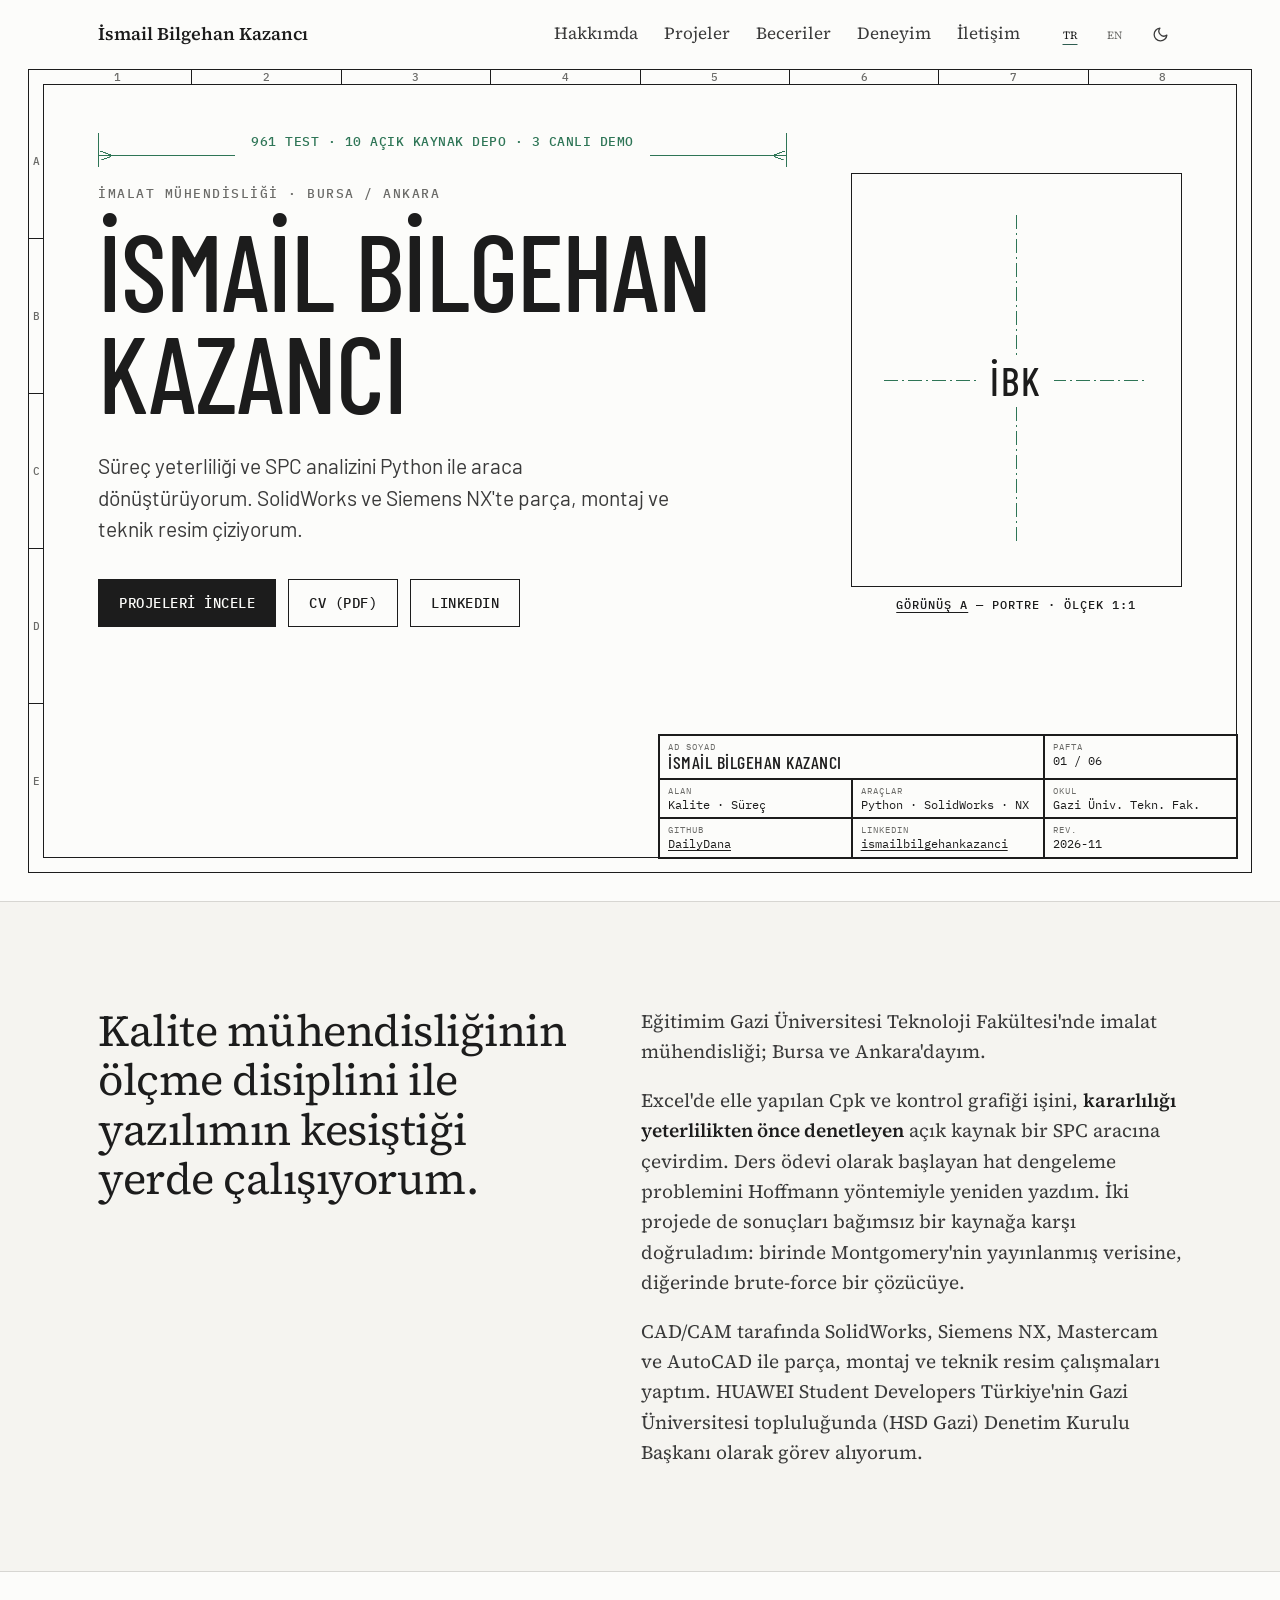
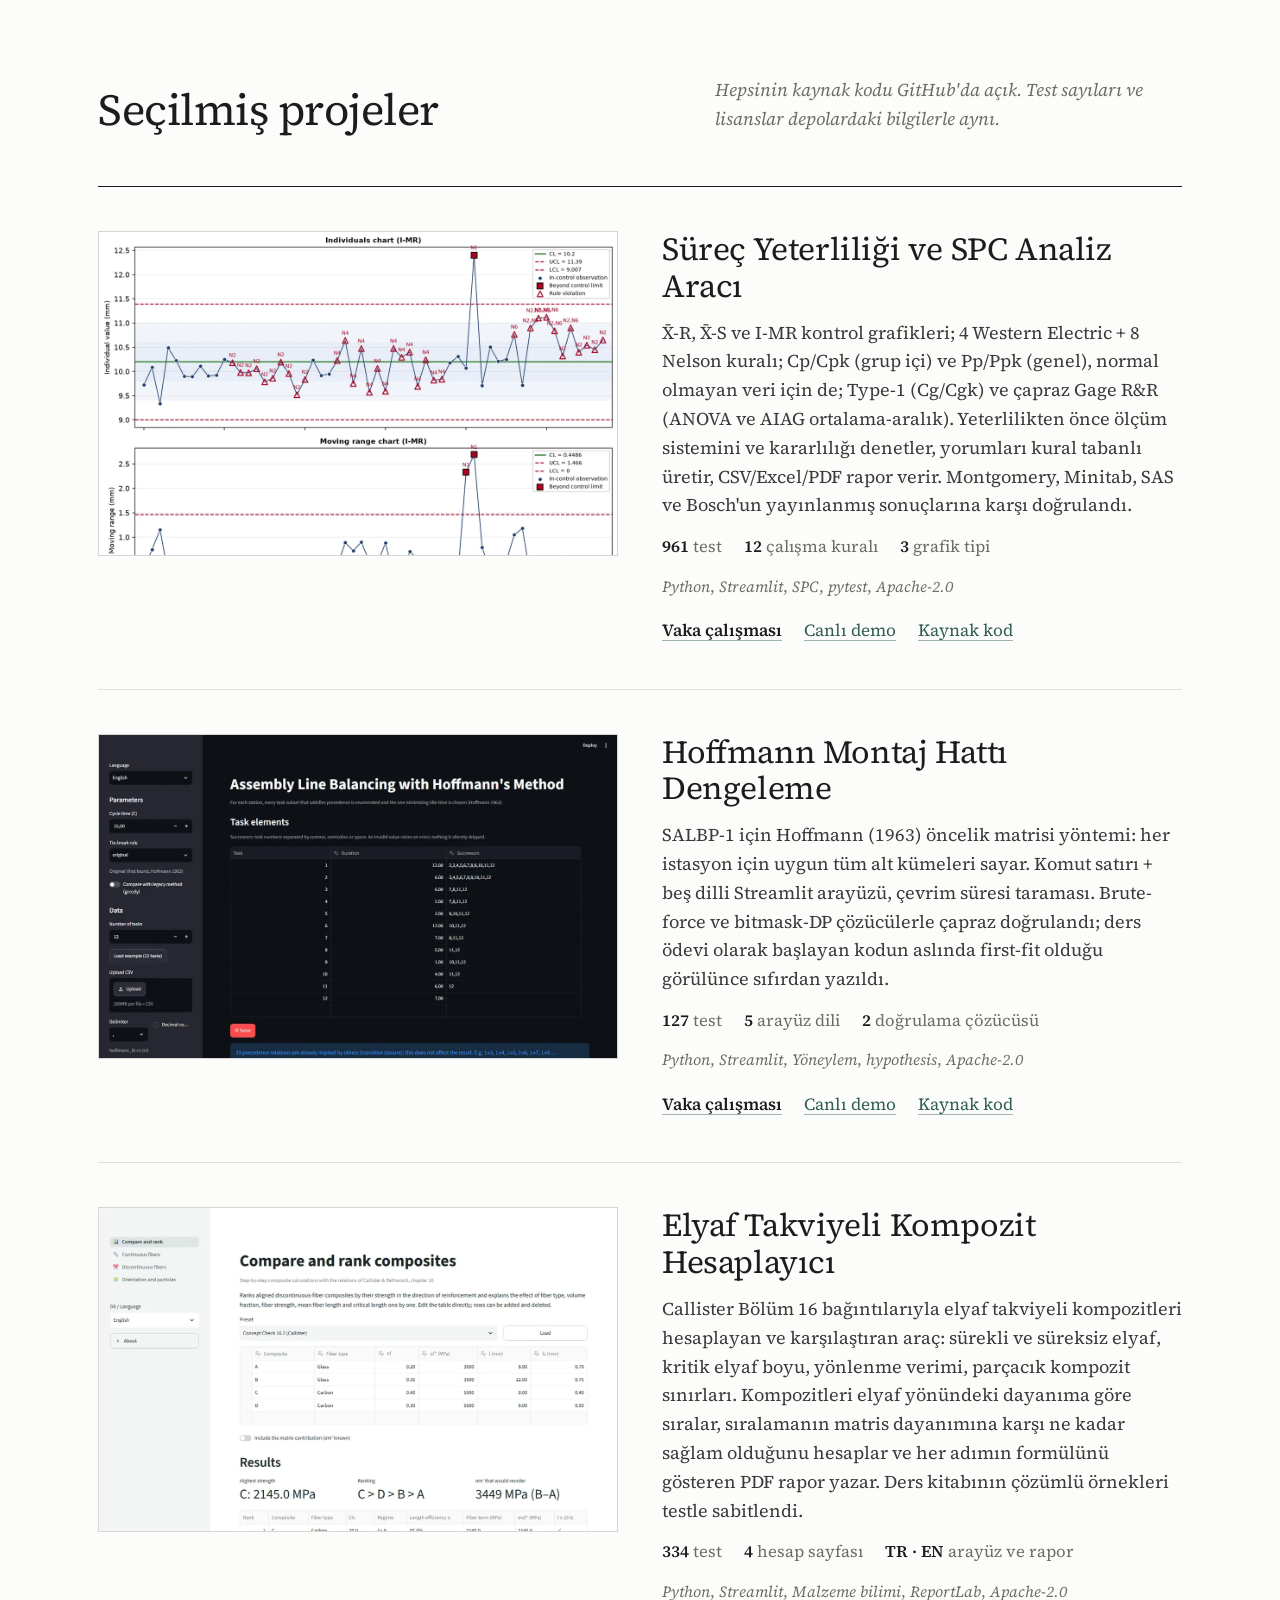
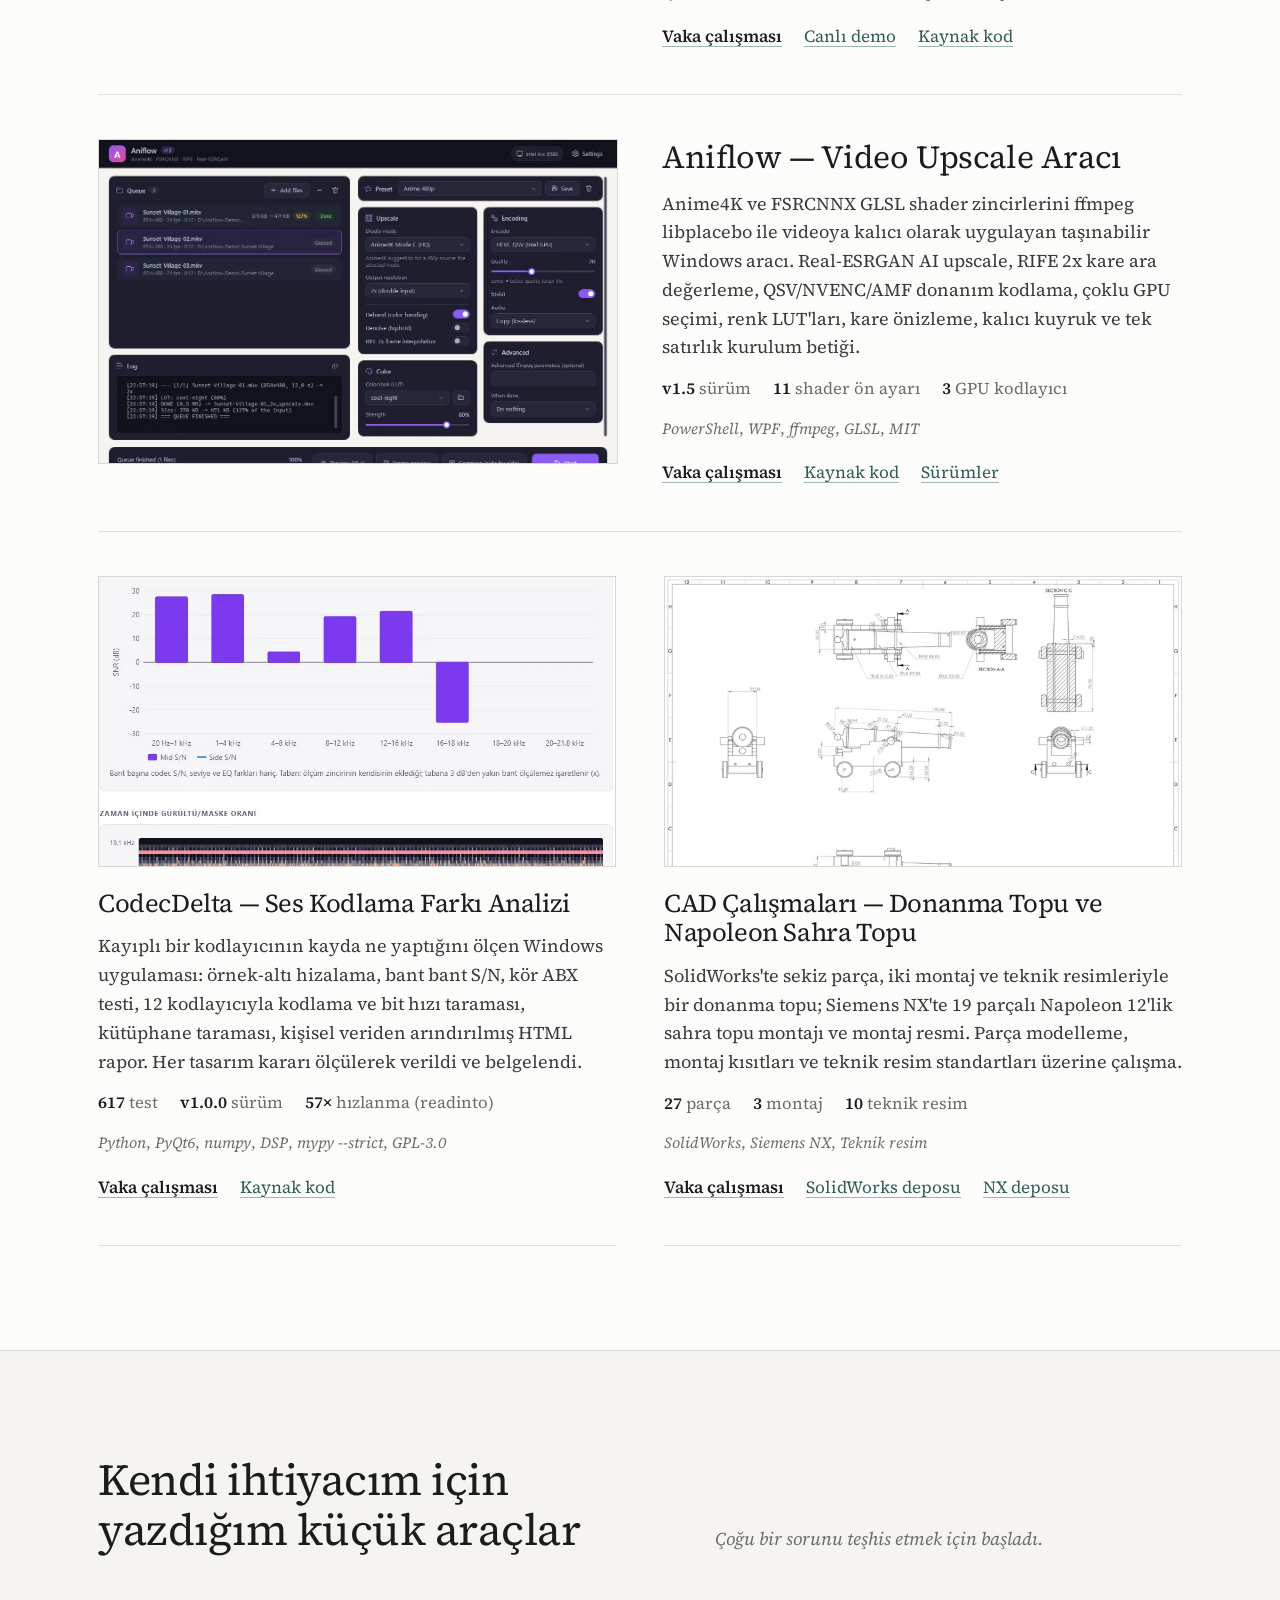
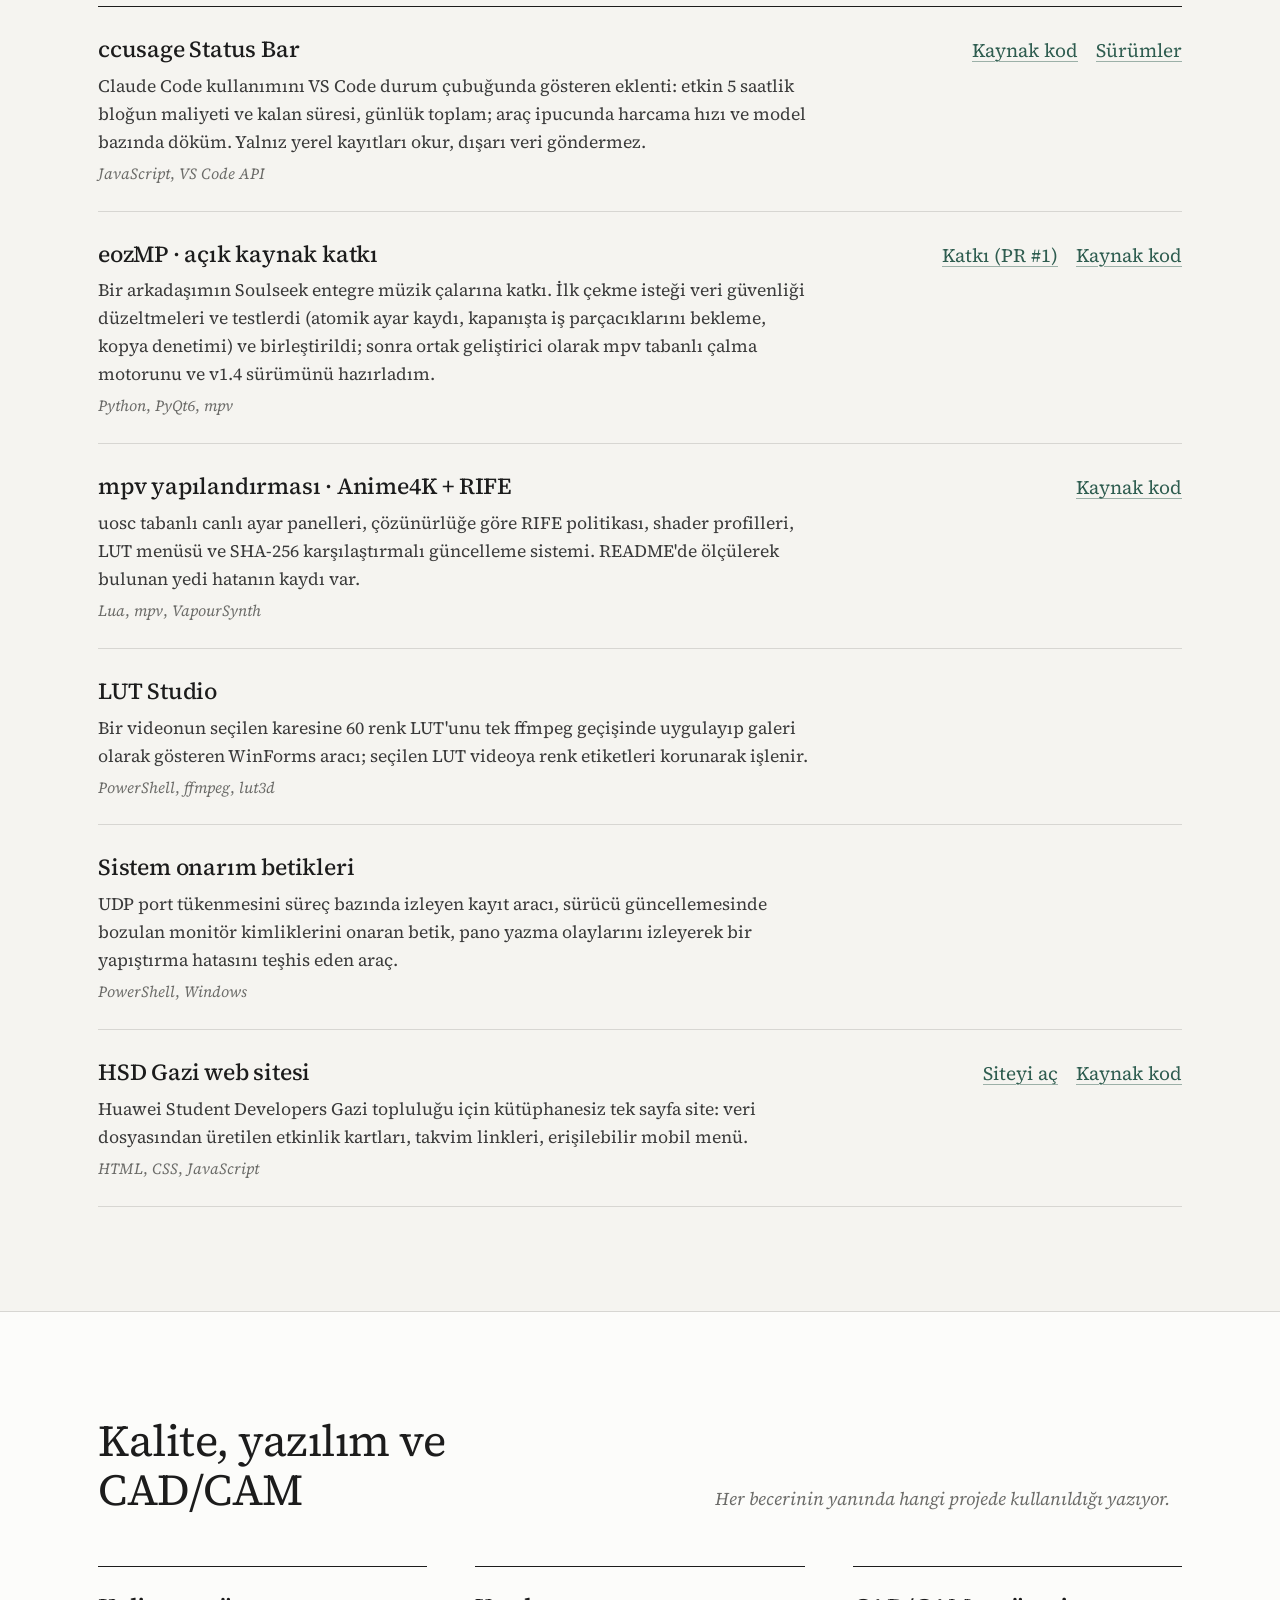
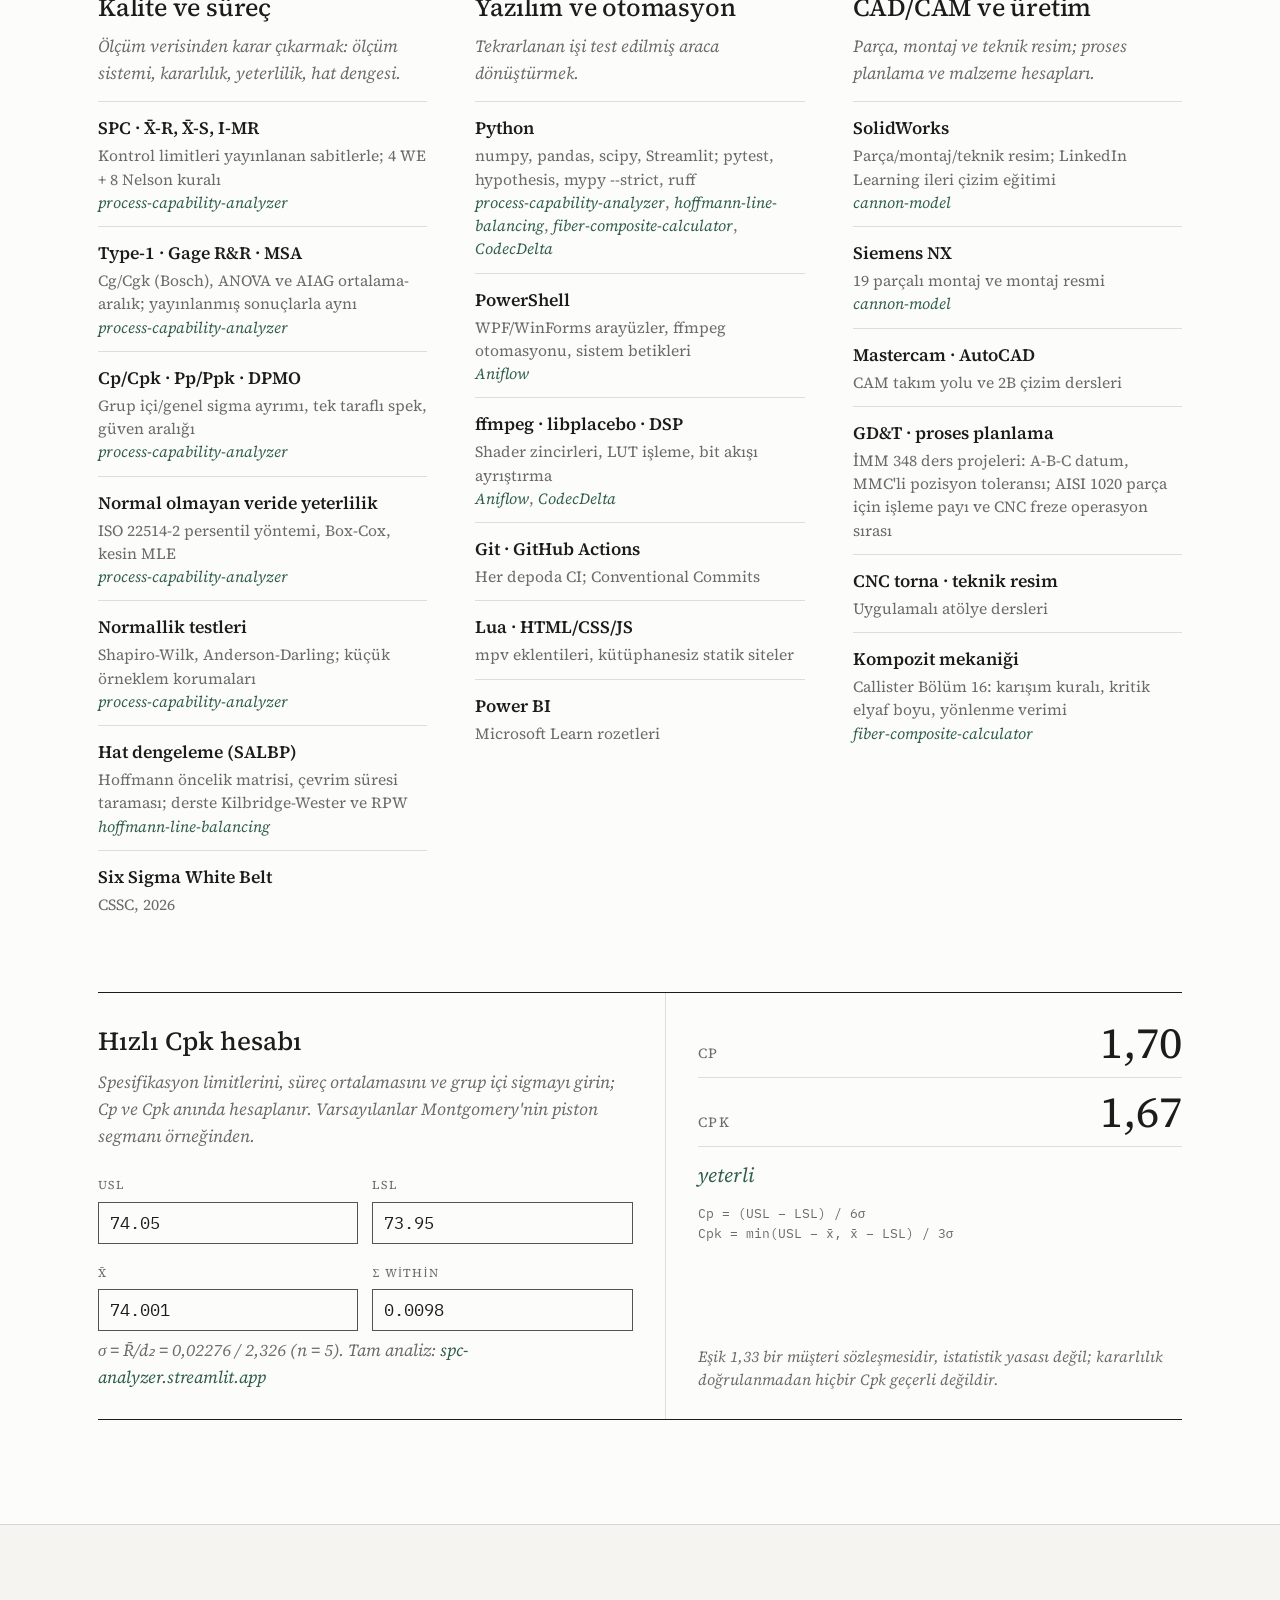
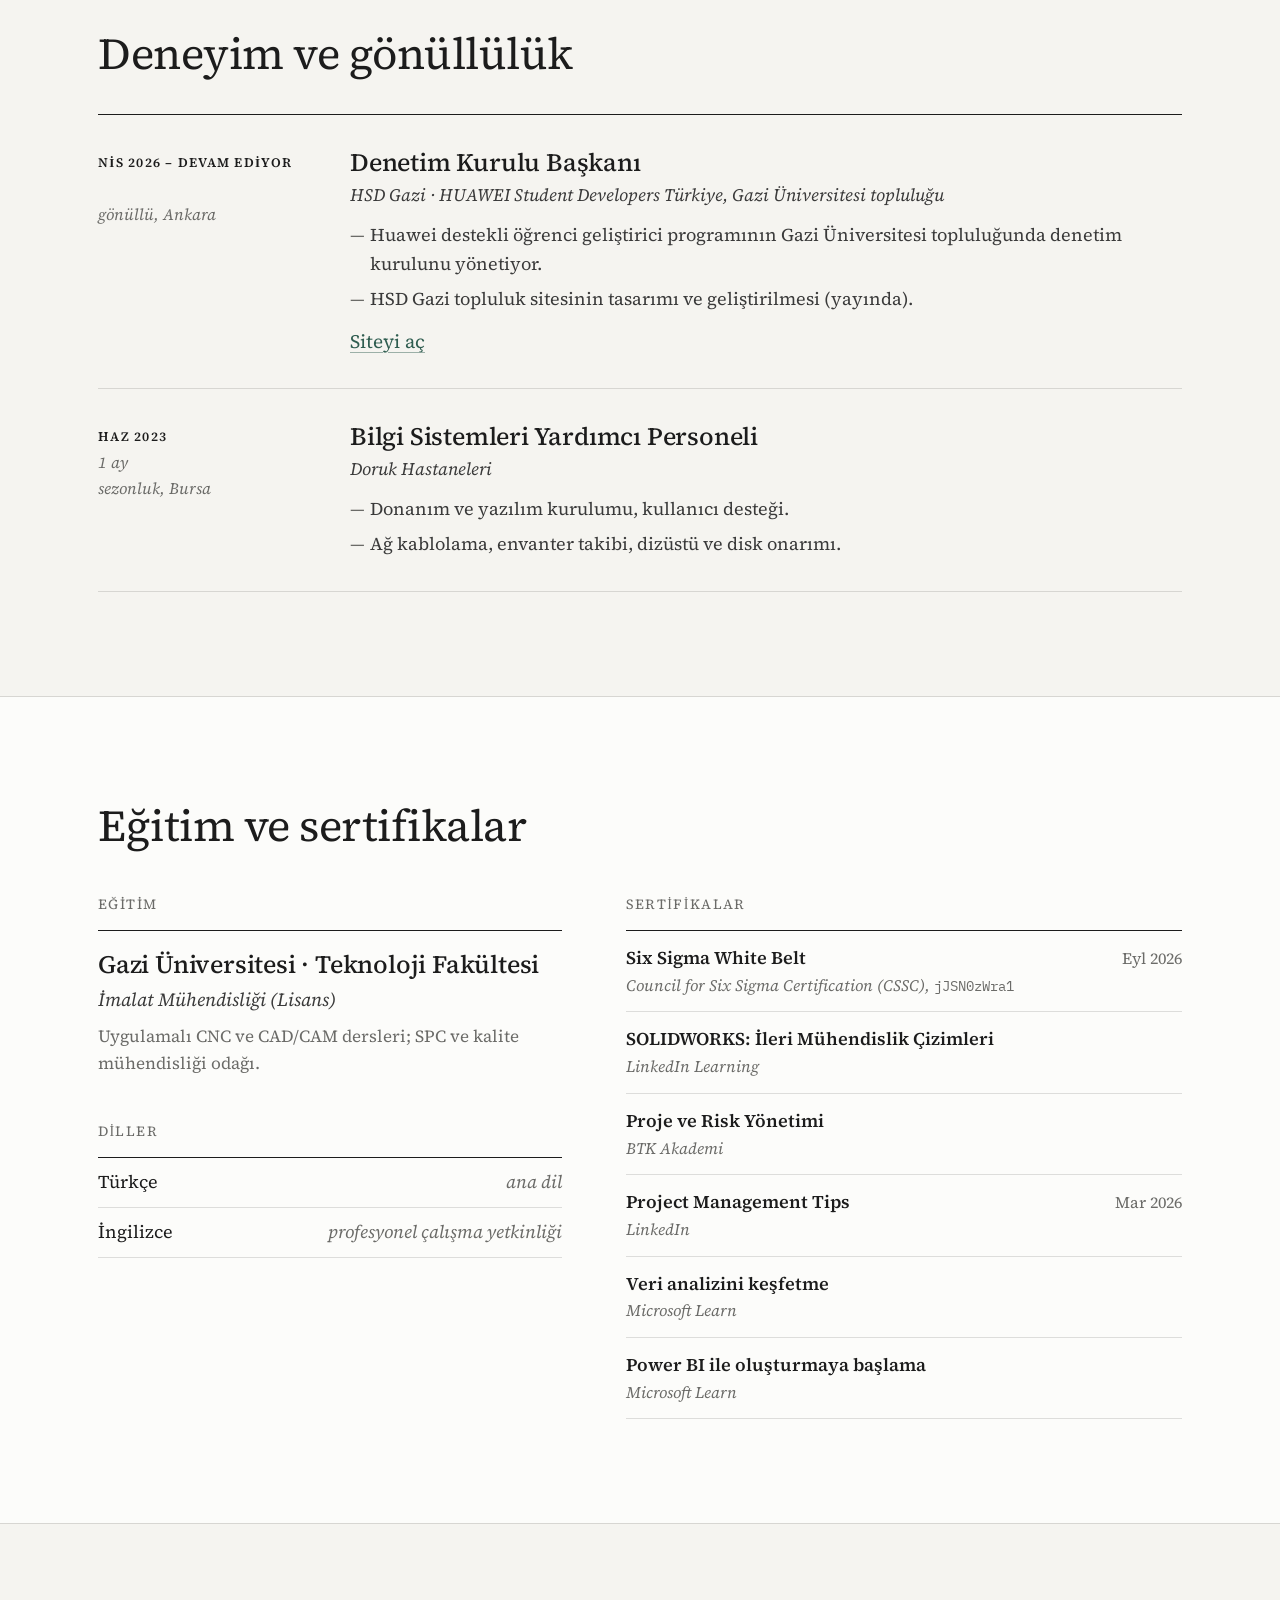
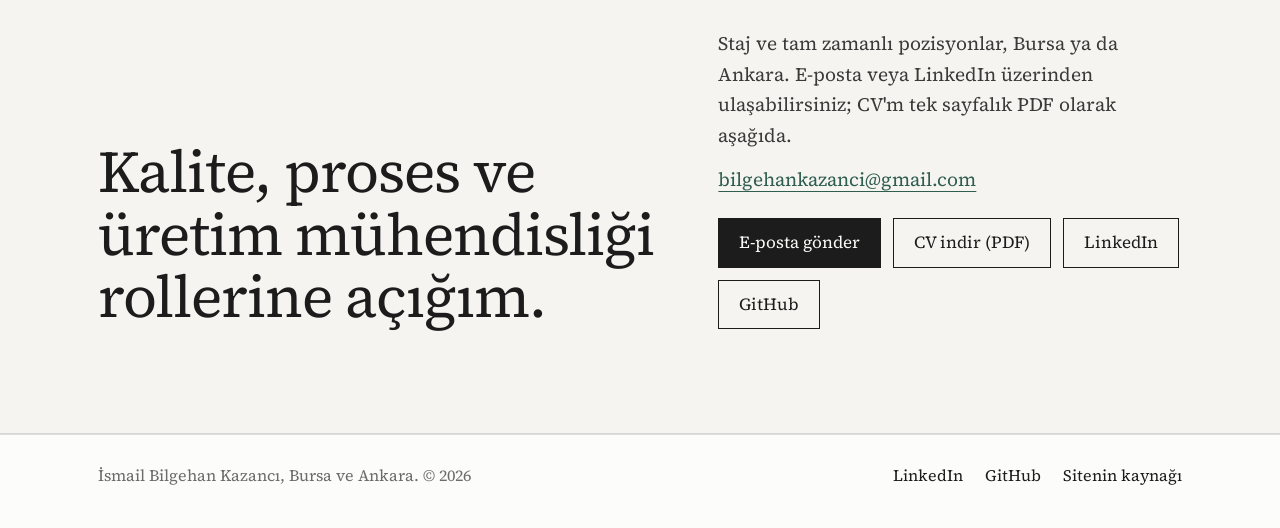
==== commit db7a3fb3: "Aniflow v1.5: yeni arayüz görseli, kare önizleme ve LUT galerisi, WPF/v1.5 metinleri" ====
--- a/index.html
+++ b/index.html
@@ -187,12 +187,12 @@
         </div>
       </article>
       <article class="card card-featured" id="p-aniflow">
-        <div class="card-media"><img src="/assets/img/projects/aniflow.webp" width="676" height="749" loading="lazy" decoding="async" alt="Aniflow arayüzü" data-alt-tr="Aniflow arayüzü" data-alt-en="Aniflow interface"></div>
+        <div class="card-media"><img src="/assets/img/projects/aniflow.webp" width="1164" height="781" loading="lazy" decoding="async" alt="Aniflow arayüzü" data-alt-tr="Aniflow arayüzü" data-alt-en="Aniflow interface"></div>
         <div class="card-body">
           <h3><a href="/projeler/aniflow/"><span data-lang="tr" lang="tr">Aniflow — Video Upscale Aracı</span><span data-lang="en" lang="en">Aniflow — Video Upscaler</span></a></h3>
-          <p><span data-lang="tr" lang="tr">Anime4K ve FSRCNNX GLSL shader zincirlerini ffmpeg libplacebo ile videoya kalıcı olarak uygulayan taşınabilir Windows aracı. Real-ESRGAN AI upscale, RIFE 2x kare ara değerleme, QSV/NVENC/AMF donanım kodlama, çoklu GPU seçimi, sürükle-bırak kuyruk ve tek satırlık kurulum betiği.</span><span data-lang="en" lang="en">Portable Windows tool that permanently applies Anime4K and FSRCNNX GLSL shader chains to video through ffmpeg libplacebo. Real-ESRGAN AI upscaling, RIFE 2x frame interpolation, QSV/NVENC/AMF hardware encoding, multi-GPU selection, drag-and-drop queue and a one-line installer.</span></p>
-          <div class="card-metrics"><span class="metric"><b>v1.4</b><span data-lang="tr" lang="tr">sürüm</span><span data-lang="en" lang="en">release</span></span><span class="metric"><b>11</b><span data-lang="tr" lang="tr">shader ön ayarı</span><span data-lang="en" lang="en">shader presets</span></span><span class="metric"><b>3</b><span data-lang="tr" lang="tr">GPU kodlayıcı</span><span data-lang="en" lang="en">GPU encoders</span></span></div>
-          <div class="card-tags"><span class="chip">PowerShell</span><span class="chip">WinForms</span><span class="chip">ffmpeg</span><span class="chip">GLSL</span><span class="chip">MIT</span></div>
+          <p><span data-lang="tr" lang="tr">Anime4K ve FSRCNNX GLSL shader zincirlerini ffmpeg libplacebo ile videoya kalıcı olarak uygulayan taşınabilir Windows aracı. Real-ESRGAN AI upscale, RIFE 2x kare ara değerleme, QSV/NVENC/AMF donanım kodlama, çoklu GPU seçimi, renk LUT'ları, kare önizleme, kalıcı kuyruk ve tek satırlık kurulum betiği.</span><span data-lang="en" lang="en">Portable Windows tool that permanently applies Anime4K and FSRCNNX GLSL shader chains to video through ffmpeg libplacebo. Real-ESRGAN AI upscaling, RIFE 2x frame interpolation, QSV/NVENC/AMF hardware encoding, multi-GPU selection, colour LUTs, frame preview, a persistent queue and a one-line installer.</span></p>
+          <div class="card-metrics"><span class="metric"><b>v1.5</b><span data-lang="tr" lang="tr">sürüm</span><span data-lang="en" lang="en">release</span></span><span class="metric"><b>11</b><span data-lang="tr" lang="tr">shader ön ayarı</span><span data-lang="en" lang="en">shader presets</span></span><span class="metric"><b>3</b><span data-lang="tr" lang="tr">GPU kodlayıcı</span><span data-lang="en" lang="en">GPU encoders</span></span></div>
+          <div class="card-tags"><span class="chip">PowerShell</span><span class="chip">WPF</span><span class="chip">ffmpeg</span><span class="chip">GLSL</span><span class="chip">MIT</span></div>
           <div class="card-links"><a class="is-muted" href="/projeler/aniflow/"><span data-lang="tr" lang="tr">Vaka çalışması</span><span data-lang="en" lang="en">Case study</span></a><a href="https://github.com/DailyDana/Aniflow" target="_blank" rel="noopener"><span data-lang="tr" lang="tr">Kaynak kod</span><span data-lang="en" lang="en">Source code</span></a><a href="https://github.com/DailyDana/Aniflow/releases" target="_blank" rel="noopener"><span data-lang="tr" lang="tr">Sürümler</span><span data-lang="en" lang="en">Releases</span></a></div>
         </div>
       </article><!-- /static:projectsFeatured --></div>
@@ -295,7 +295,7 @@
         <h3><span data-lang="tr" lang="tr">Yazılım ve otomasyon</span><span data-lang="en" lang="en">Software &amp; automation</span></h3>
         <p class="skill-blurb"><span data-lang="tr" lang="tr">Tekrarlanan işi test edilmiş araca dönüştürmek.</span><span data-lang="en" lang="en">Turning repeated work into tested tools.</span></p>
         <ul class="skill-list">
-          <li class="skill-item"><span class="skill-name">Python</span><span class="skill-note"><span data-lang="tr" lang="tr">numpy, pandas, scipy, Streamlit; pytest, hypothesis, mypy --strict, ruff</span><span data-lang="en" lang="en">numpy, pandas, scipy, Streamlit; pytest, hypothesis, mypy --strict, ruff</span><br><a href="#p-spc-analyzer">process-capability-analyzer</a>, <a href="#p-hoffmann-line-balancing">hoffmann-line-balancing</a>, <a href="#p-fiber-composite-calculator">fiber-composite-calculator</a>, <a href="#p-codecdelta">CodecDelta</a></span></li><li class="skill-item"><span class="skill-name">PowerShell</span><span class="skill-note"><span data-lang="tr" lang="tr">WinForms arayüzler, ffmpeg otomasyonu, sistem betikleri</span><span data-lang="en" lang="en">WinForms GUIs, ffmpeg automation, system scripts</span><br><a href="#p-aniflow">Aniflow</a></span></li><li class="skill-item"><span class="skill-name">ffmpeg · libplacebo · DSP</span><span class="skill-note"><span data-lang="tr" lang="tr">Shader zincirleri, LUT işleme, bit akışı ayrıştırma</span><span data-lang="en" lang="en">Shader chains, LUT baking, bitstream parsing</span><br><a href="#p-aniflow">Aniflow</a>, <a href="#p-codecdelta">CodecDelta</a></span></li><li class="skill-item"><span class="skill-name">Git · GitHub Actions</span><span class="skill-note"><span data-lang="tr" lang="tr">Her depoda CI; Conventional Commits</span><span data-lang="en" lang="en">CI on every repo; Conventional Commits</span></span></li><li class="skill-item"><span class="skill-name">Lua · HTML/CSS/JS</span><span class="skill-note"><span data-lang="tr" lang="tr">mpv eklentileri, kütüphanesiz statik siteler</span><span data-lang="en" lang="en">mpv plugins, library-free static sites</span></span></li><li class="skill-item"><span class="skill-name">Power BI</span><span class="skill-note"><span data-lang="tr" lang="tr">Microsoft Learn rozetleri</span><span data-lang="en" lang="en">Microsoft Learn badges</span></span></li>
+          <li class="skill-item"><span class="skill-name">Python</span><span class="skill-note"><span data-lang="tr" lang="tr">numpy, pandas, scipy, Streamlit; pytest, hypothesis, mypy --strict, ruff</span><span data-lang="en" lang="en">numpy, pandas, scipy, Streamlit; pytest, hypothesis, mypy --strict, ruff</span><br><a href="#p-spc-analyzer">process-capability-analyzer</a>, <a href="#p-hoffmann-line-balancing">hoffmann-line-balancing</a>, <a href="#p-fiber-composite-calculator">fiber-composite-calculator</a>, <a href="#p-codecdelta">CodecDelta</a></span></li><li class="skill-item"><span class="skill-name">PowerShell</span><span class="skill-note"><span data-lang="tr" lang="tr">WPF/WinForms arayüzler, ffmpeg otomasyonu, sistem betikleri</span><span data-lang="en" lang="en">WPF/WinForms GUIs, ffmpeg automation, system scripts</span><br><a href="#p-aniflow">Aniflow</a></span></li><li class="skill-item"><span class="skill-name">ffmpeg · libplacebo · DSP</span><span class="skill-note"><span data-lang="tr" lang="tr">Shader zincirleri, LUT işleme, bit akışı ayrıştırma</span><span data-lang="en" lang="en">Shader chains, LUT baking, bitstream parsing</span><br><a href="#p-aniflow">Aniflow</a>, <a href="#p-codecdelta">CodecDelta</a></span></li><li class="skill-item"><span class="skill-name">Git · GitHub Actions</span><span class="skill-note"><span data-lang="tr" lang="tr">Her depoda CI; Conventional Commits</span><span data-lang="en" lang="en">CI on every repo; Conventional Commits</span></span></li><li class="skill-item"><span class="skill-name">Lua · HTML/CSS/JS</span><span class="skill-note"><span data-lang="tr" lang="tr">mpv eklentileri, kütüphanesiz statik siteler</span><span data-lang="en" lang="en">mpv plugins, library-free static sites</span></span></li><li class="skill-item"><span class="skill-name">Power BI</span><span class="skill-note"><span data-lang="tr" lang="tr">Microsoft Learn rozetleri</span><span data-lang="en" lang="en">Microsoft Learn badges</span></span></li>
         </ul>
       </section>
       <section class="skill-group" id="skill-cad">
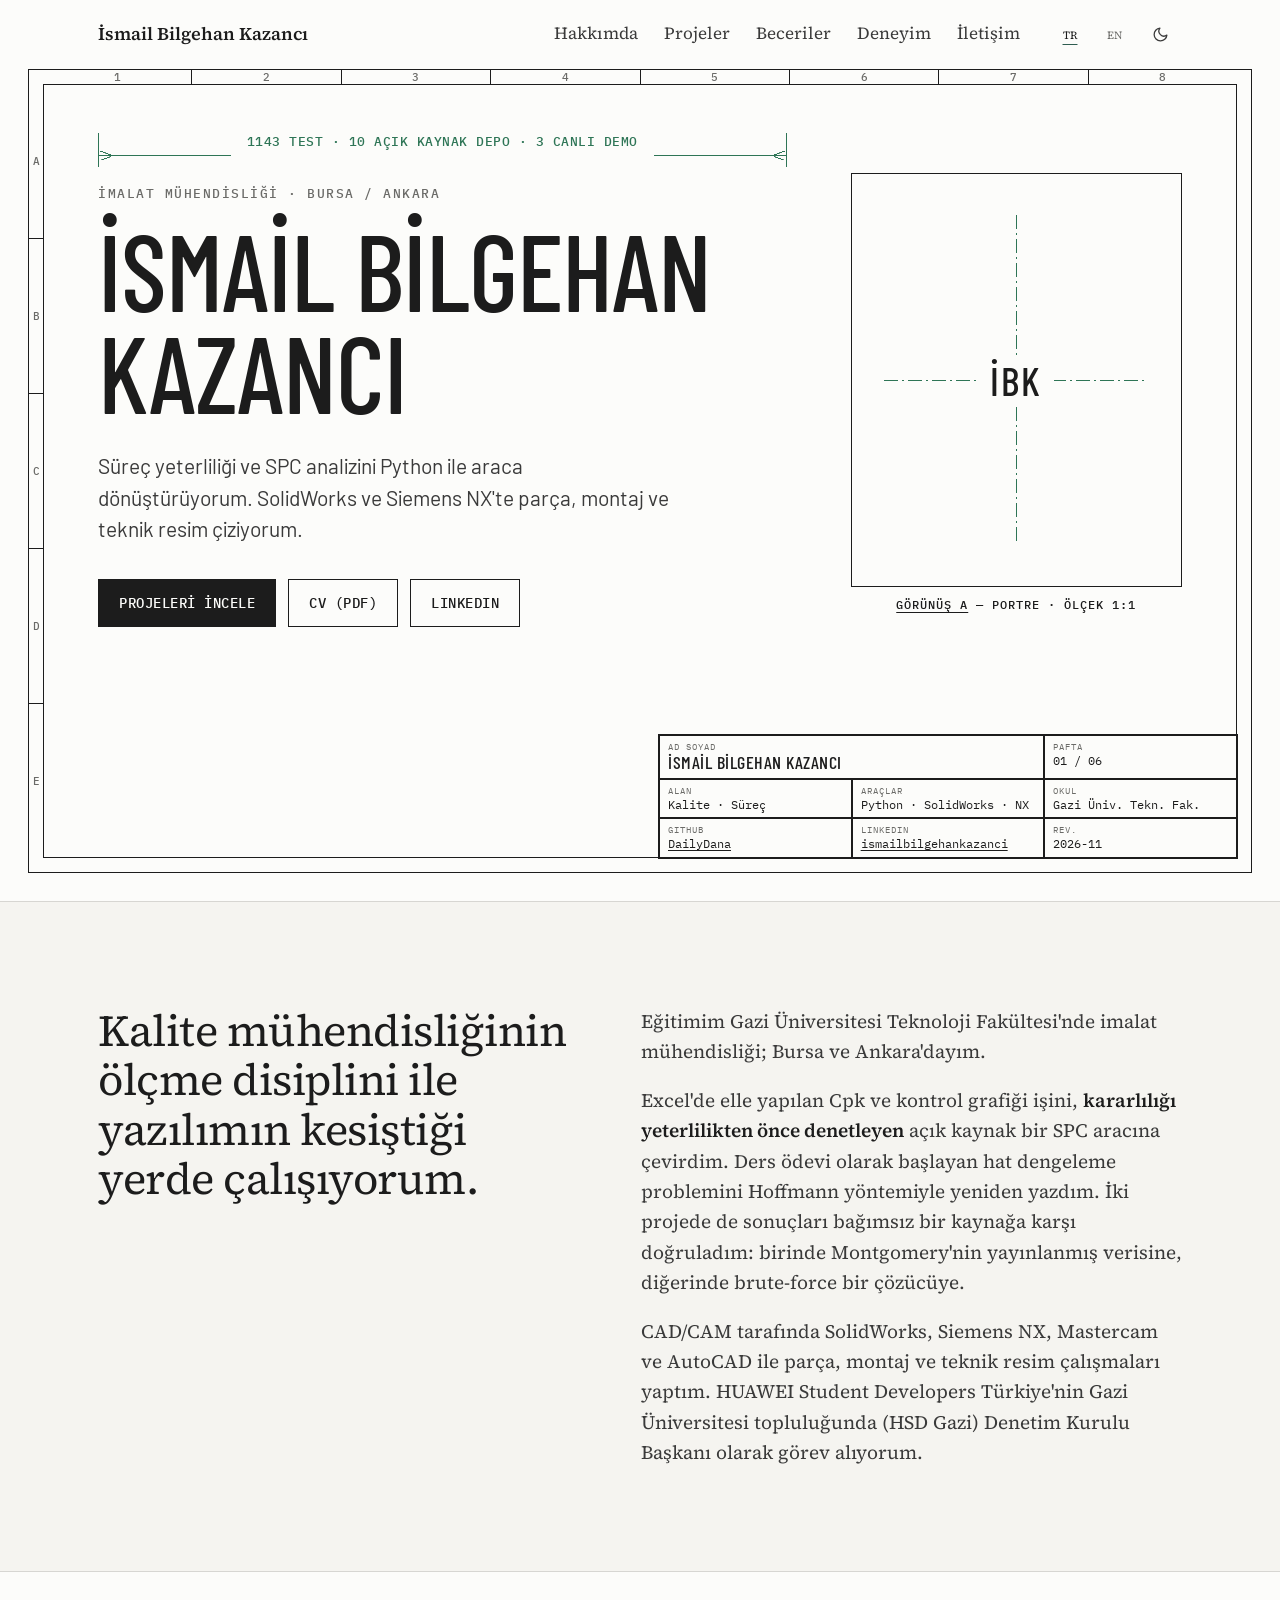
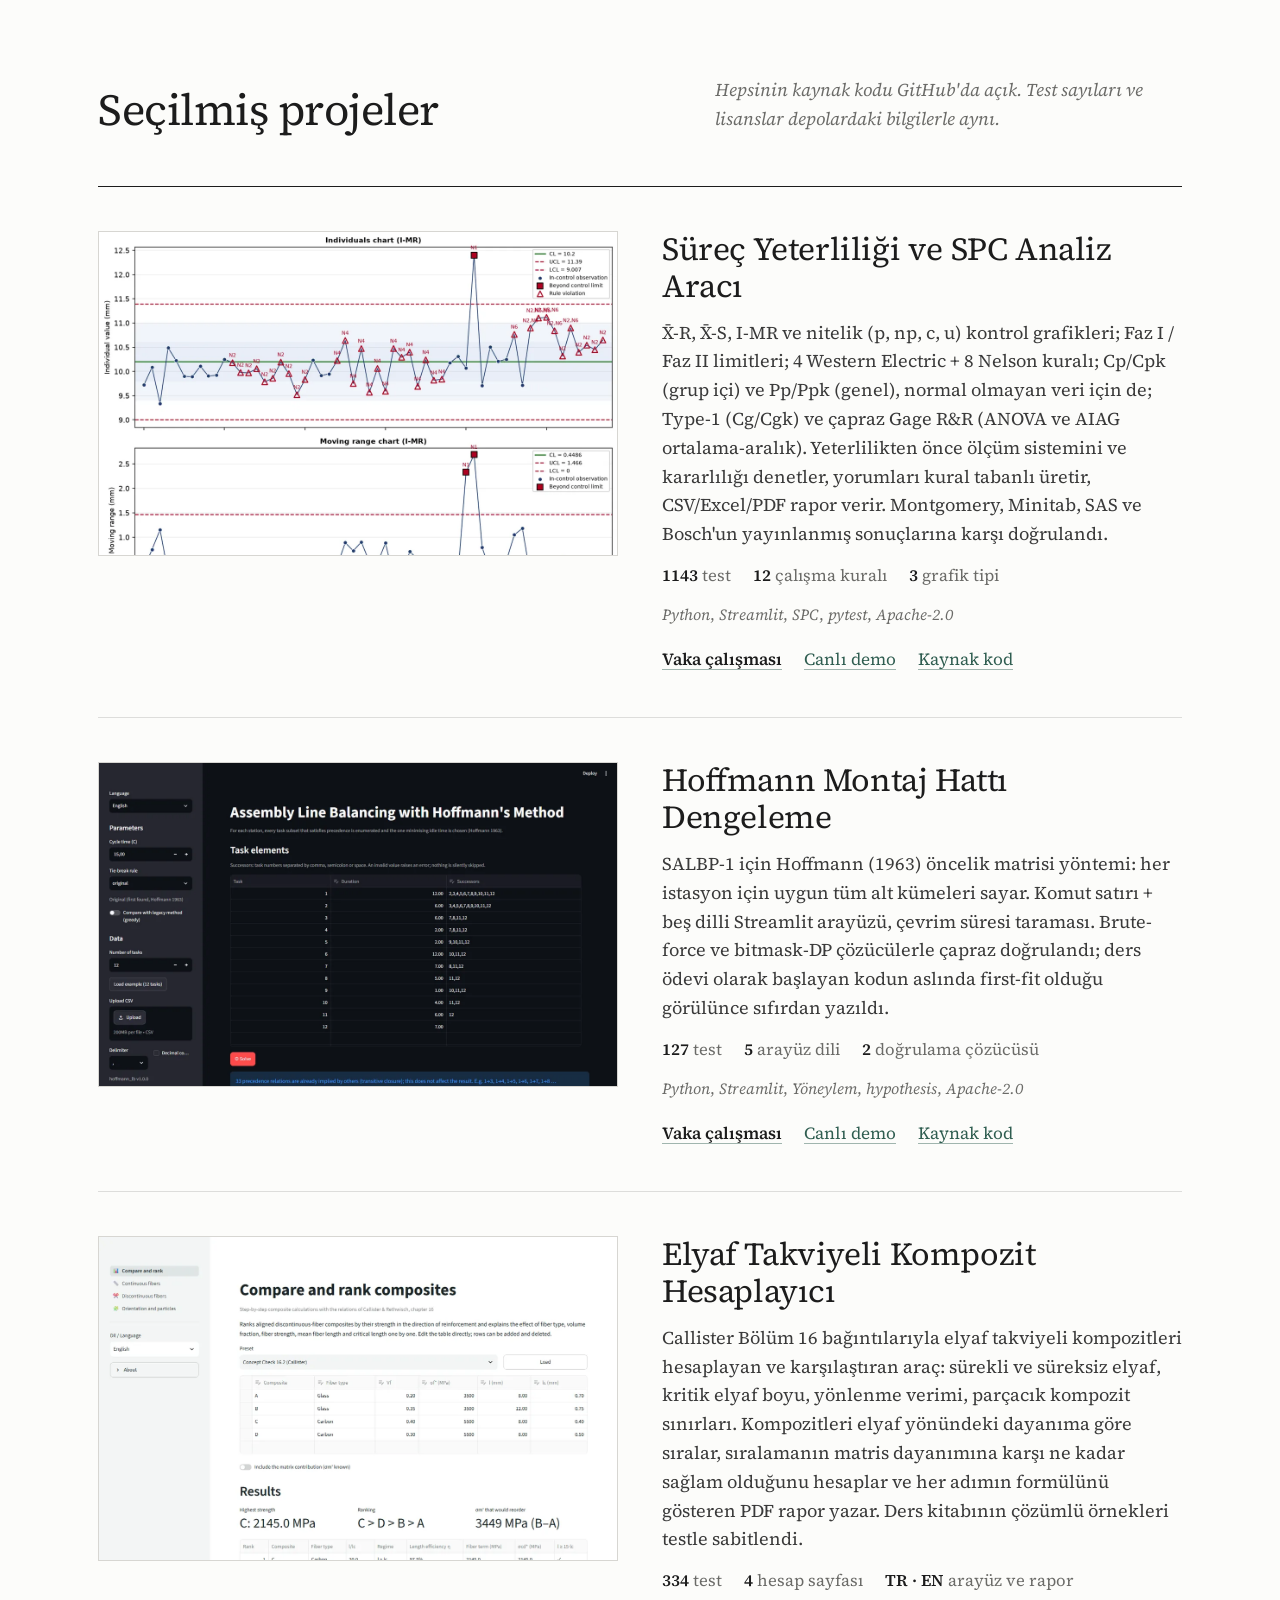
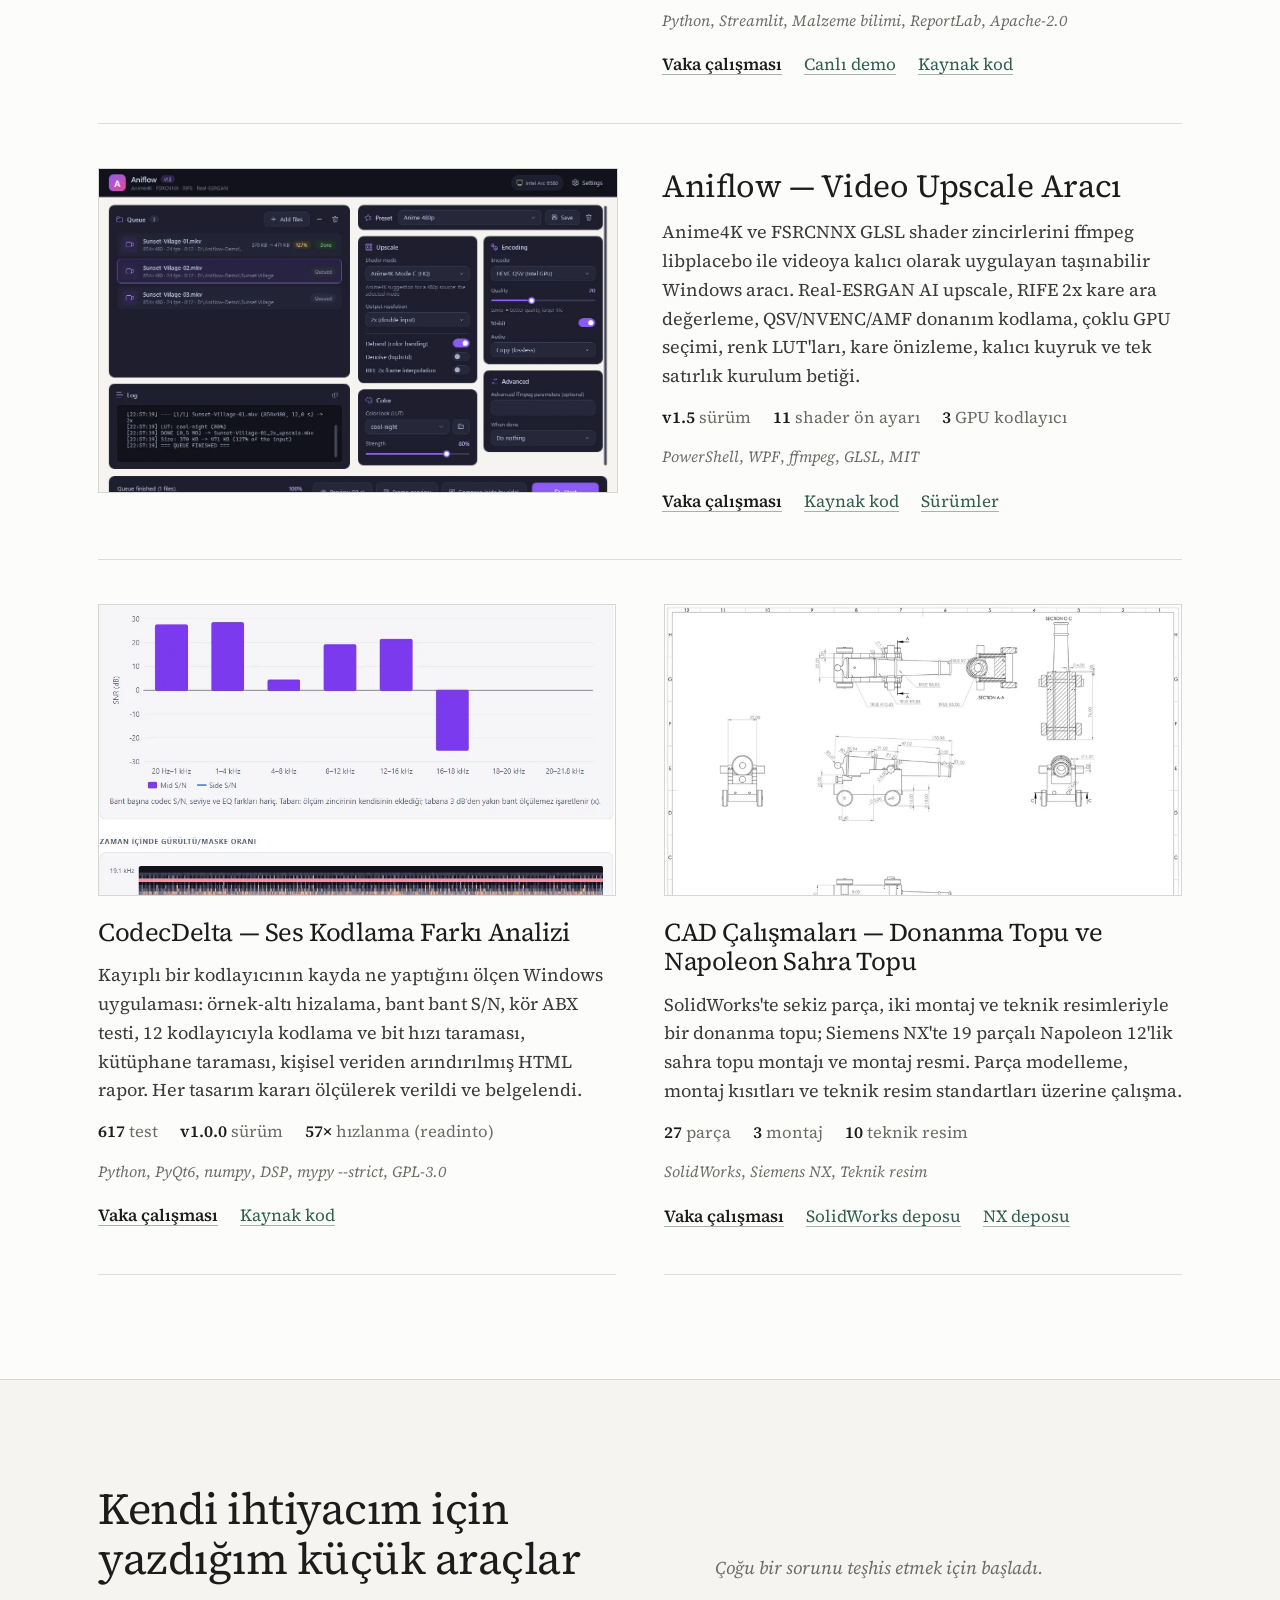
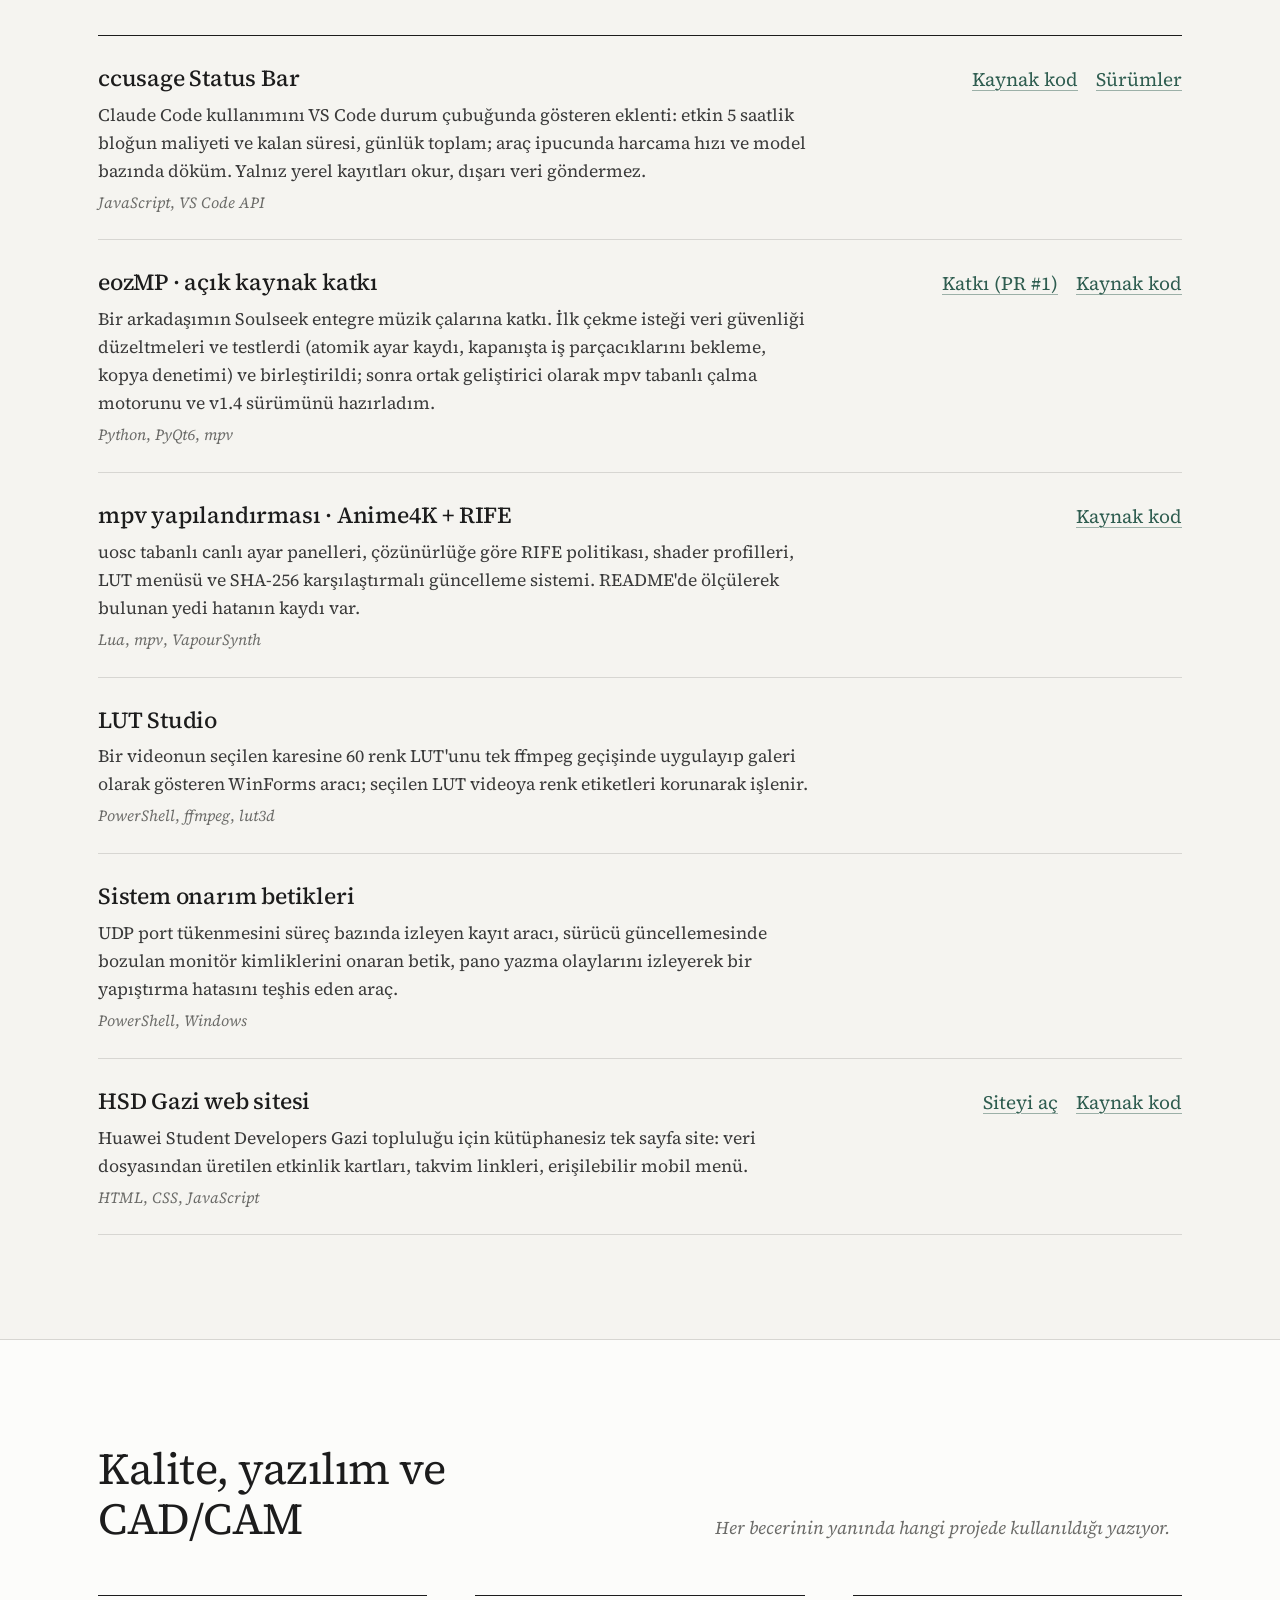
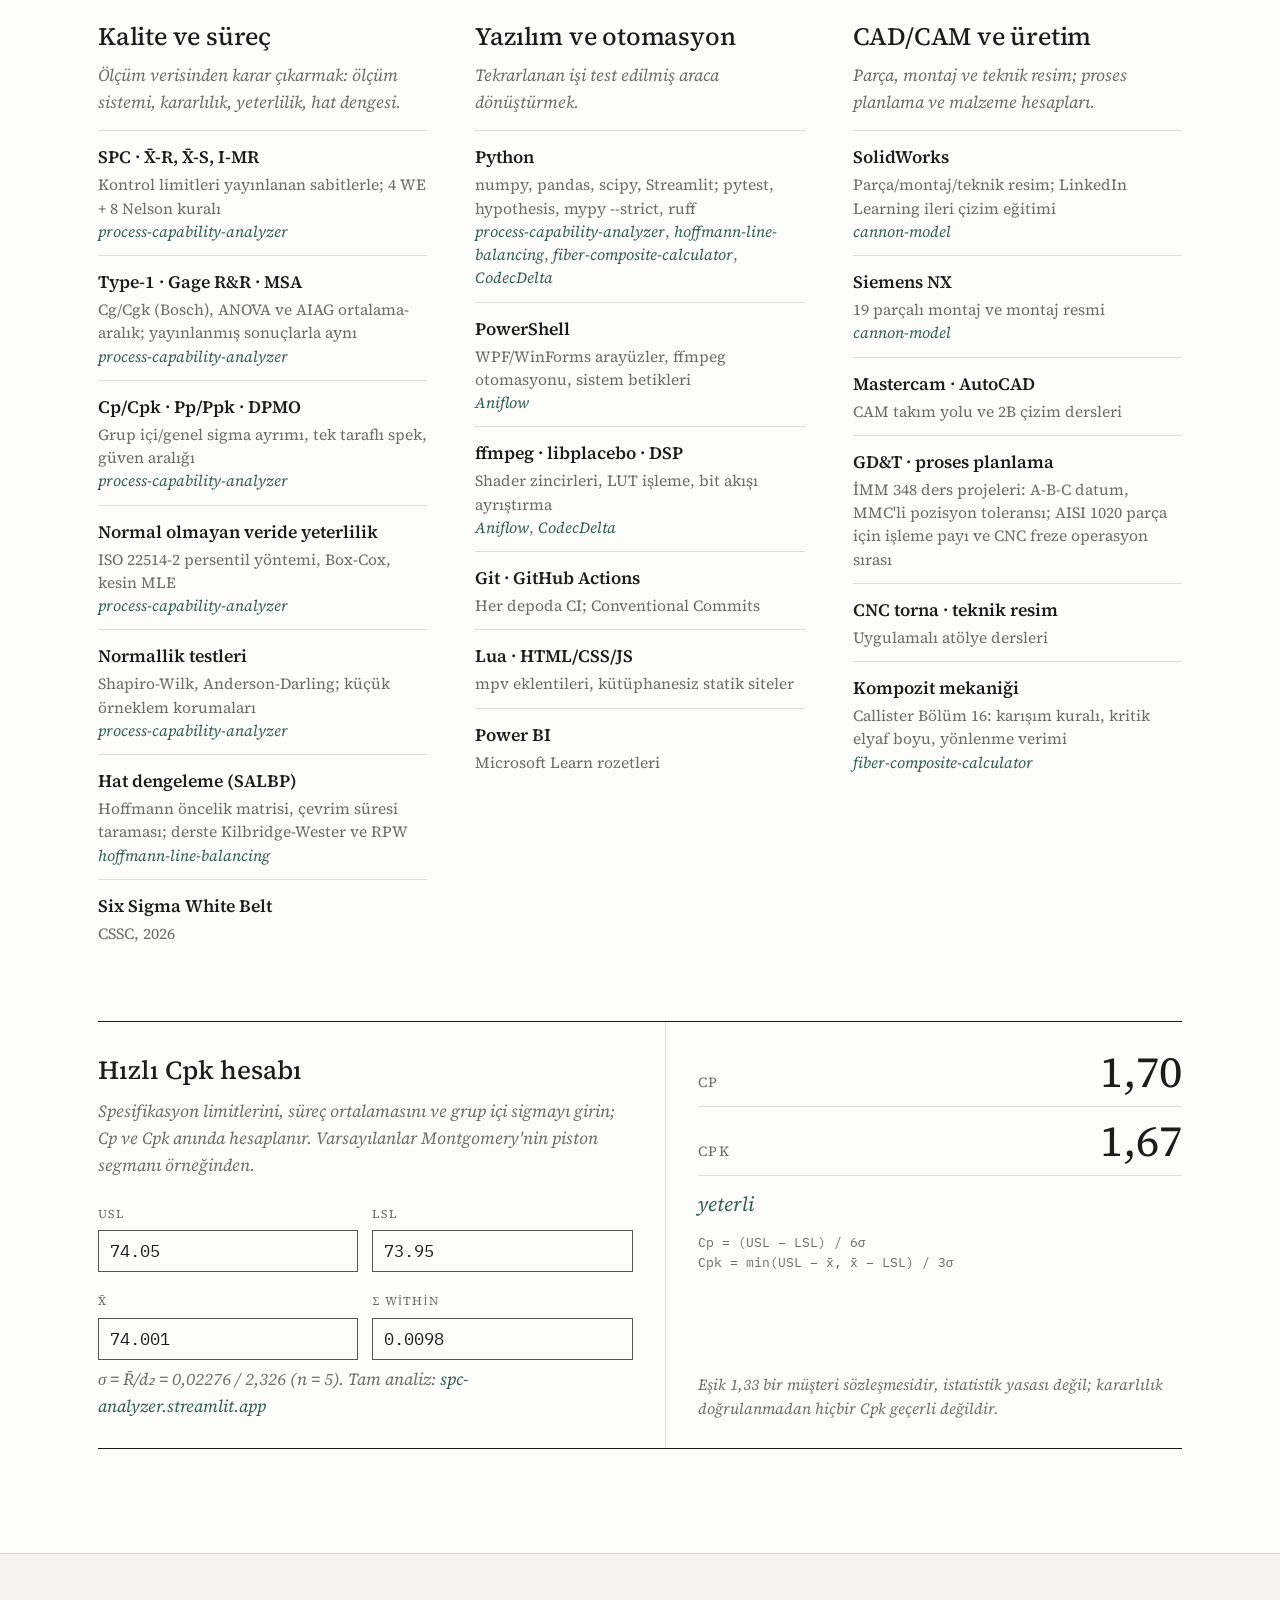
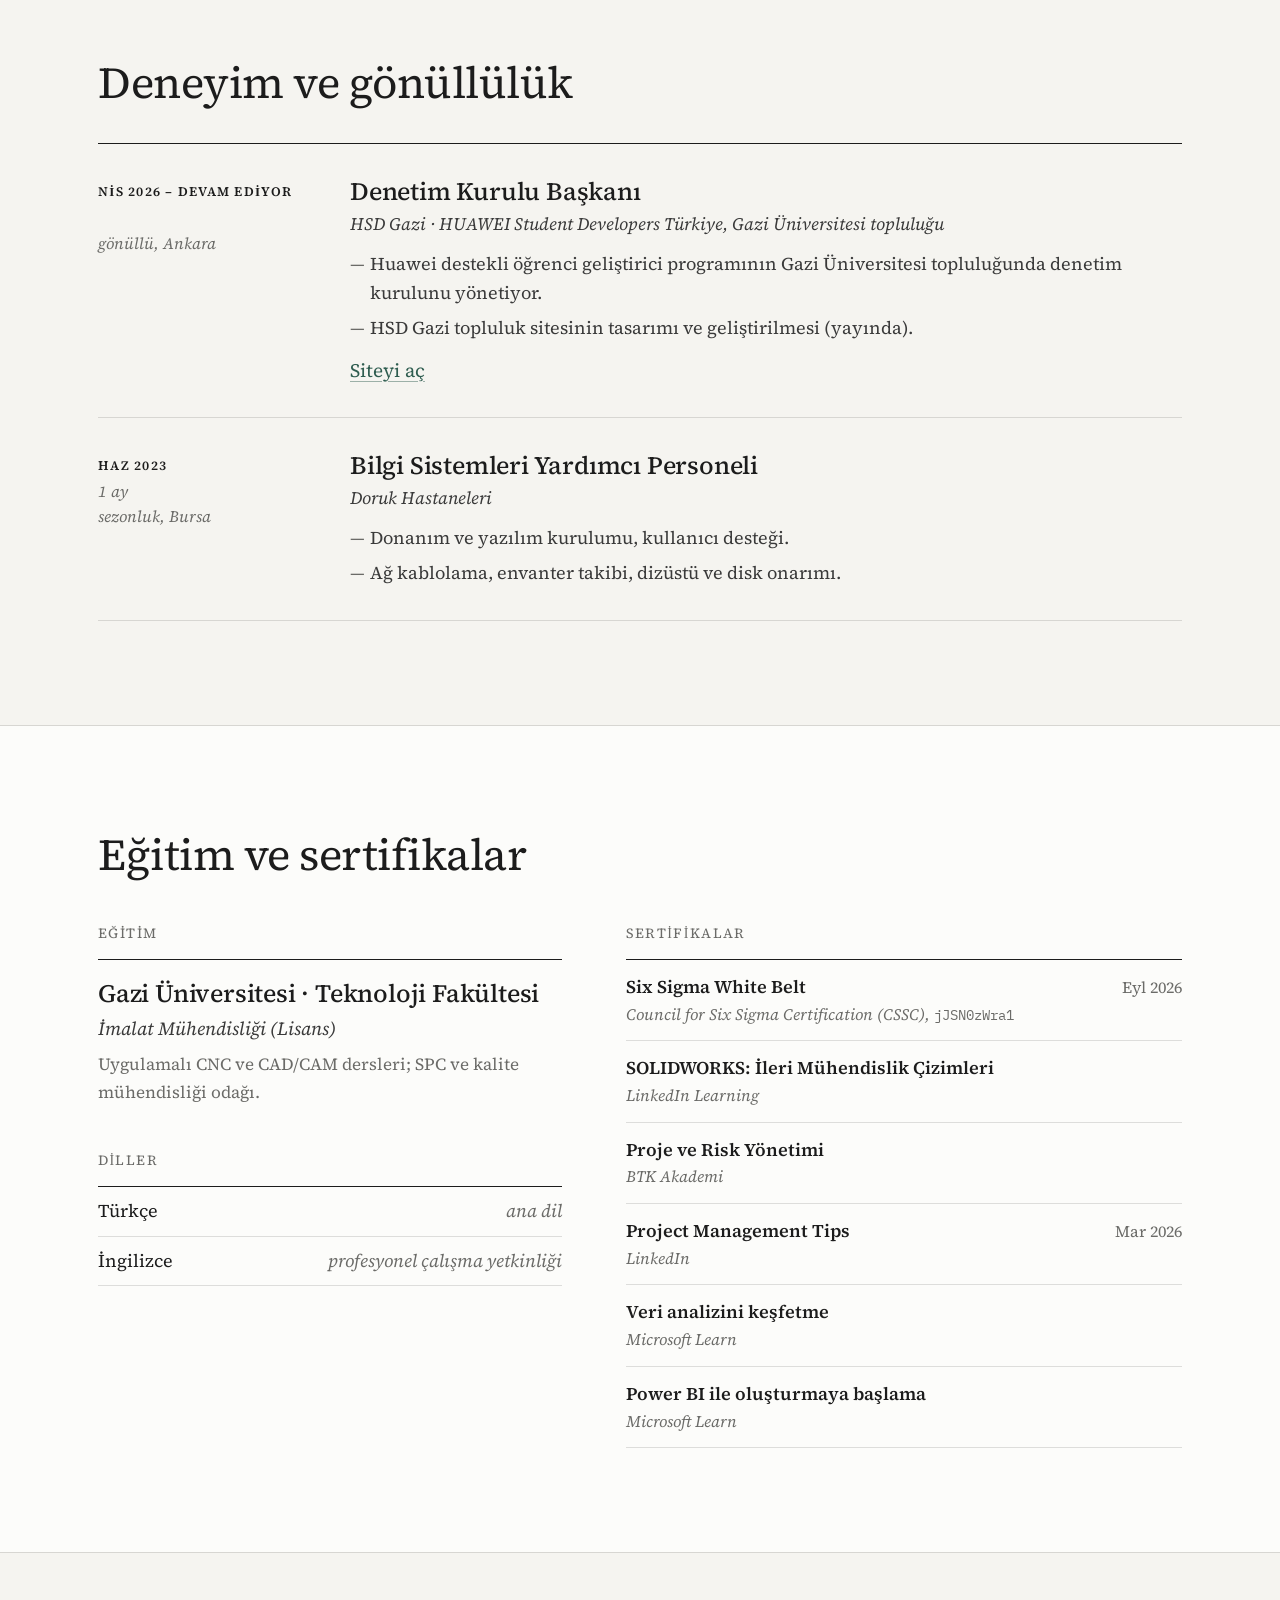
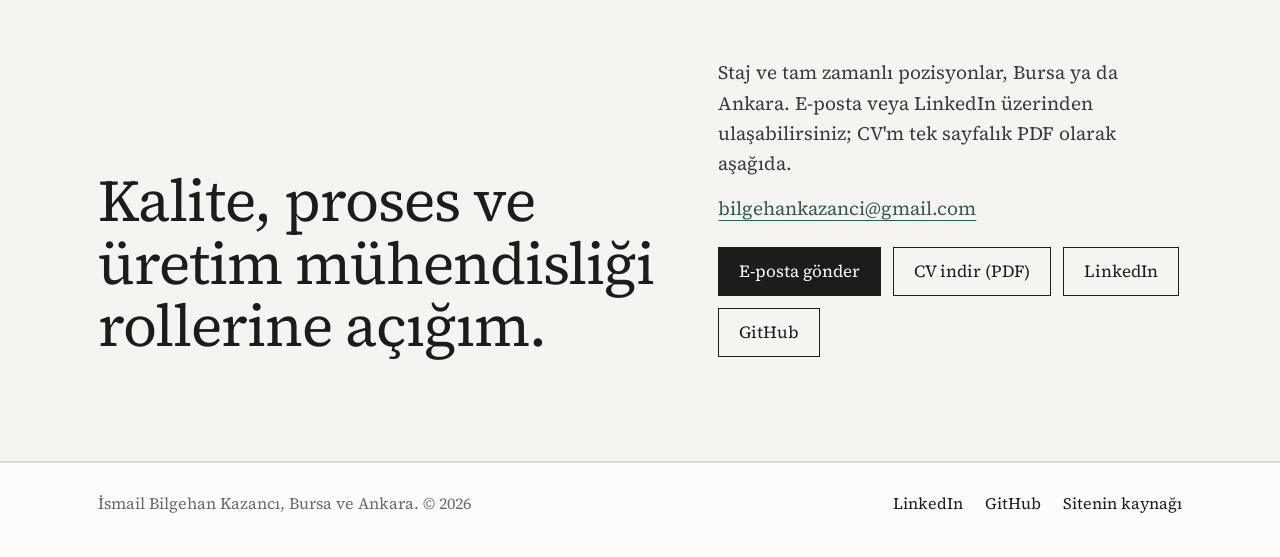
==== commit 2da1e7b9: "SPC analyzer v0.5.0: attribute charts, Phase I/II limits, 1143 tests" ====
--- a/index.html
+++ b/index.html
@@ -13,7 +13,7 @@
   <meta property="og:type" content="website">
   <meta property="og:site_name" content="İsmail Bilgehan Kazancı">
   <meta property="og:title" content="İsmail Bilgehan Kazancı · Manufacturing Engineering · SPC · Python · CAD/CAM">
-  <meta property="og:description" content="İmalat mühendisliği, SPC ve CAD: açık kaynak SPC, Cpk ve Gage R&R aracı (961 test), kompozit hesaplayıcı, Hoffmann hat dengeleme, video işleme araçları, SolidWorks ve Siemens NX çalışmaları.">
+  <meta property="og:description" content="İmalat mühendisliği, SPC ve CAD: açık kaynak SPC, Cpk ve Gage R&R aracı (1143 test), kompozit hesaplayıcı, Hoffmann hat dengeleme, video işleme araçları, SolidWorks ve Siemens NX çalışmaları.">
   <meta property="og:url" content="https://dailydana.github.io/">
   <meta property="og:image" content="https://dailydana.github.io/assets/img/og-default.png">
   <meta property="og:image:width" content="1200">
@@ -92,7 +92,7 @@
     <div class="sheet-frame" aria-hidden="true"><div class="sheet-top"><i>1</i><i>2</i><i>3</i><i>4</i><i>5</i><i>6</i><i>7</i><i>8</i></div><div class="sheet-left"><i>A</i><i>B</i><i>C</i><i>D</i><i>E</i></div><div class="cad"><div class="cad-grid"></div><i class="cad-x"></i><i class="cad-y"></i></div></div>
     <div class="wrap sheet-grid">
       <div>
-        <div class="dimline" aria-label="Özet sayılar" data-aria="aria.metrics"><span><span data-lang="tr" lang="tr">961 TEST · 10 AÇIK KAYNAK DEPO · 3 CANLI DEMO</span><span data-lang="en" lang="en">961 TESTS · 10 OPEN-SOURCE REPOS · 3 LIVE DEMOS</span></span></div>
+        <div class="dimline" aria-label="Özet sayılar" data-aria="aria.metrics"><span><span data-lang="tr" lang="tr">1143 TEST · 10 AÇIK KAYNAK DEPO · 3 CANLI DEMO</span><span data-lang="en" lang="en">1143 TESTS · 10 OPEN-SOURCE REPOS · 3 LIVE DEMOS</span></span></div>
         <div class="sheet-label"><span data-lang="tr" lang="tr">İMALAT MÜHENDİSLİĞİ · BURSA / ANKARA</span><span data-lang="en" lang="en">MANUFACTURING ENGINEERING · BURSA / ANKARA</span></div>
         <h1 class="sheet-name" lang="tr">İSMAİL BİLGEHAN<br>KAZANCI</h1>
         <p class="sheet-lead">
@@ -160,8 +160,8 @@
         <div class="card-media"><img src="/assets/img/projects/spc-analyzer.webp" width="1200" height="898" loading="lazy" decoding="async" alt="I-MR kontrol grafiği çıktısı" data-alt-tr="I-MR kontrol grafiği çıktısı" data-alt-en="I-MR control chart output"></div>
         <div class="card-body">
           <h3><a href="/projeler/spc-analyzer/"><span data-lang="tr" lang="tr">Süreç Yeterliliği ve SPC Analiz Aracı</span><span data-lang="en" lang="en">Process Capability &amp; SPC Analyzer</span></a></h3>
-          <p><span data-lang="tr" lang="tr">X̄-R, X̄-S ve I-MR kontrol grafikleri; 4 Western Electric + 8 Nelson kuralı; Cp/Cpk (grup içi) ve Pp/Ppk (genel), normal olmayan veri için de; Type-1 (Cg/Cgk) ve çapraz Gage R&amp;R (ANOVA ve AIAG ortalama-aralık). Yeterlilikten önce ölçüm sistemini ve kararlılığı denetler, yorumları kural tabanlı üretir, CSV/Excel/PDF rapor verir. Montgomery, Minitab, SAS ve Bosch'un yayınlanmış sonuçlarına karşı doğrulandı.</span><span data-lang="en" lang="en">X̄-R, X̄-S and I-MR control charts; 4 Western Electric + 8 Nelson rules; Cp/Cpk (within) and Pp/Ppk (overall), also for non-normal data; Type-1 (Cg/Cgk) and crossed Gage R&amp;R (ANOVA and AIAG Average &amp; Range). Checks the measurement system and stability before capability, produces rule-based interpretations and CSV/Excel/PDF reports. Validated against published Montgomery, Minitab, SAS and Bosch results.</span></p>
-          <div class="card-metrics"><span class="metric"><b>961</b><span data-lang="tr" lang="tr">test</span><span data-lang="en" lang="en">tests</span></span><span class="metric"><b>12</b><span data-lang="tr" lang="tr">çalışma kuralı</span><span data-lang="en" lang="en">run rules</span></span><span class="metric"><b>3</b><span data-lang="tr" lang="tr">grafik tipi</span><span data-lang="en" lang="en">chart types</span></span></div>
+          <p><span data-lang="tr" lang="tr">X̄-R, X̄-S, I-MR ve nitelik (p, np, c, u) kontrol grafikleri; Faz I / Faz II limitleri; 4 Western Electric + 8 Nelson kuralı; Cp/Cpk (grup içi) ve Pp/Ppk (genel), normal olmayan veri için de; Type-1 (Cg/Cgk) ve çapraz Gage R&amp;R (ANOVA ve AIAG ortalama-aralık). Yeterlilikten önce ölçüm sistemini ve kararlılığı denetler, yorumları kural tabanlı üretir, CSV/Excel/PDF rapor verir. Montgomery, Minitab, SAS ve Bosch'un yayınlanmış sonuçlarına karşı doğrulandı.</span><span data-lang="en" lang="en">X̄-R, X̄-S, I-MR and attribute (p, np, c, u) control charts; Phase I / Phase II limits; 4 Western Electric + 8 Nelson rules; Cp/Cpk (within) and Pp/Ppk (overall), also for non-normal data; Type-1 (Cg/Cgk) and crossed Gage R&amp;R (ANOVA and AIAG Average &amp; Range). Checks the measurement system and stability before capability, produces rule-based interpretations and CSV/Excel/PDF reports. Validated against published Montgomery, Minitab, SAS and Bosch results.</span></p>
+          <div class="card-metrics"><span class="metric"><b>1143</b><span data-lang="tr" lang="tr">test</span><span data-lang="en" lang="en">tests</span></span><span class="metric"><b>12</b><span data-lang="tr" lang="tr">çalışma kuralı</span><span data-lang="en" lang="en">run rules</span></span><span class="metric"><b>3</b><span data-lang="tr" lang="tr">grafik tipi</span><span data-lang="en" lang="en">chart types</span></span></div>
           <div class="card-tags"><span class="chip">Python</span><span class="chip">Streamlit</span><span class="chip">SPC</span><span class="chip">pytest</span><span class="chip">Apache-2.0</span></div>
           <div class="card-links"><a class="is-muted" href="/projeler/spc-analyzer/"><span data-lang="tr" lang="tr">Vaka çalışması</span><span data-lang="en" lang="en">Case study</span></a><a href="https://spc-analyzer.streamlit.app/" target="_blank" rel="noopener"><span data-lang="tr" lang="tr">Canlı demo</span><span data-lang="en" lang="en">Live demo</span></a><a href="https://github.com/DailyDana/process-capability-analyzer" target="_blank" rel="noopener"><span data-lang="tr" lang="tr">Kaynak kod</span><span data-lang="en" lang="en">Source code</span></a></div>
         </div>
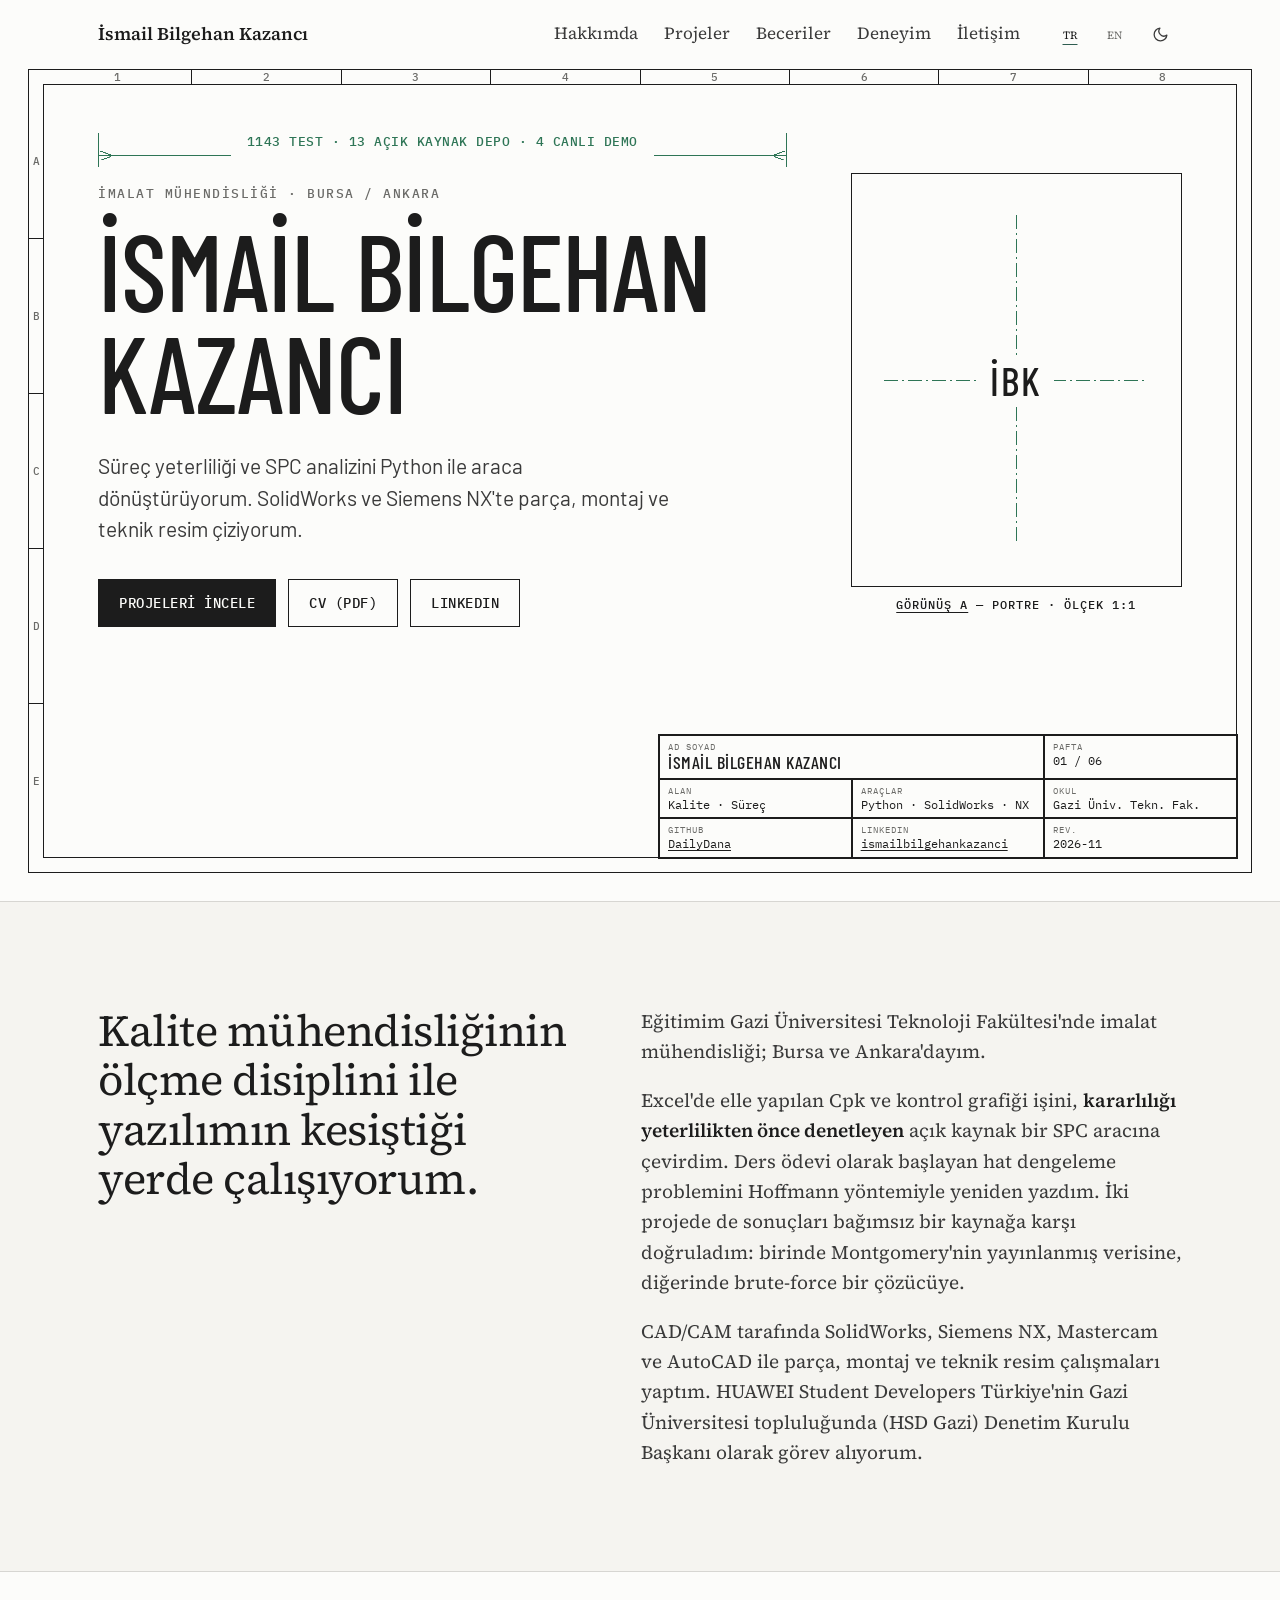
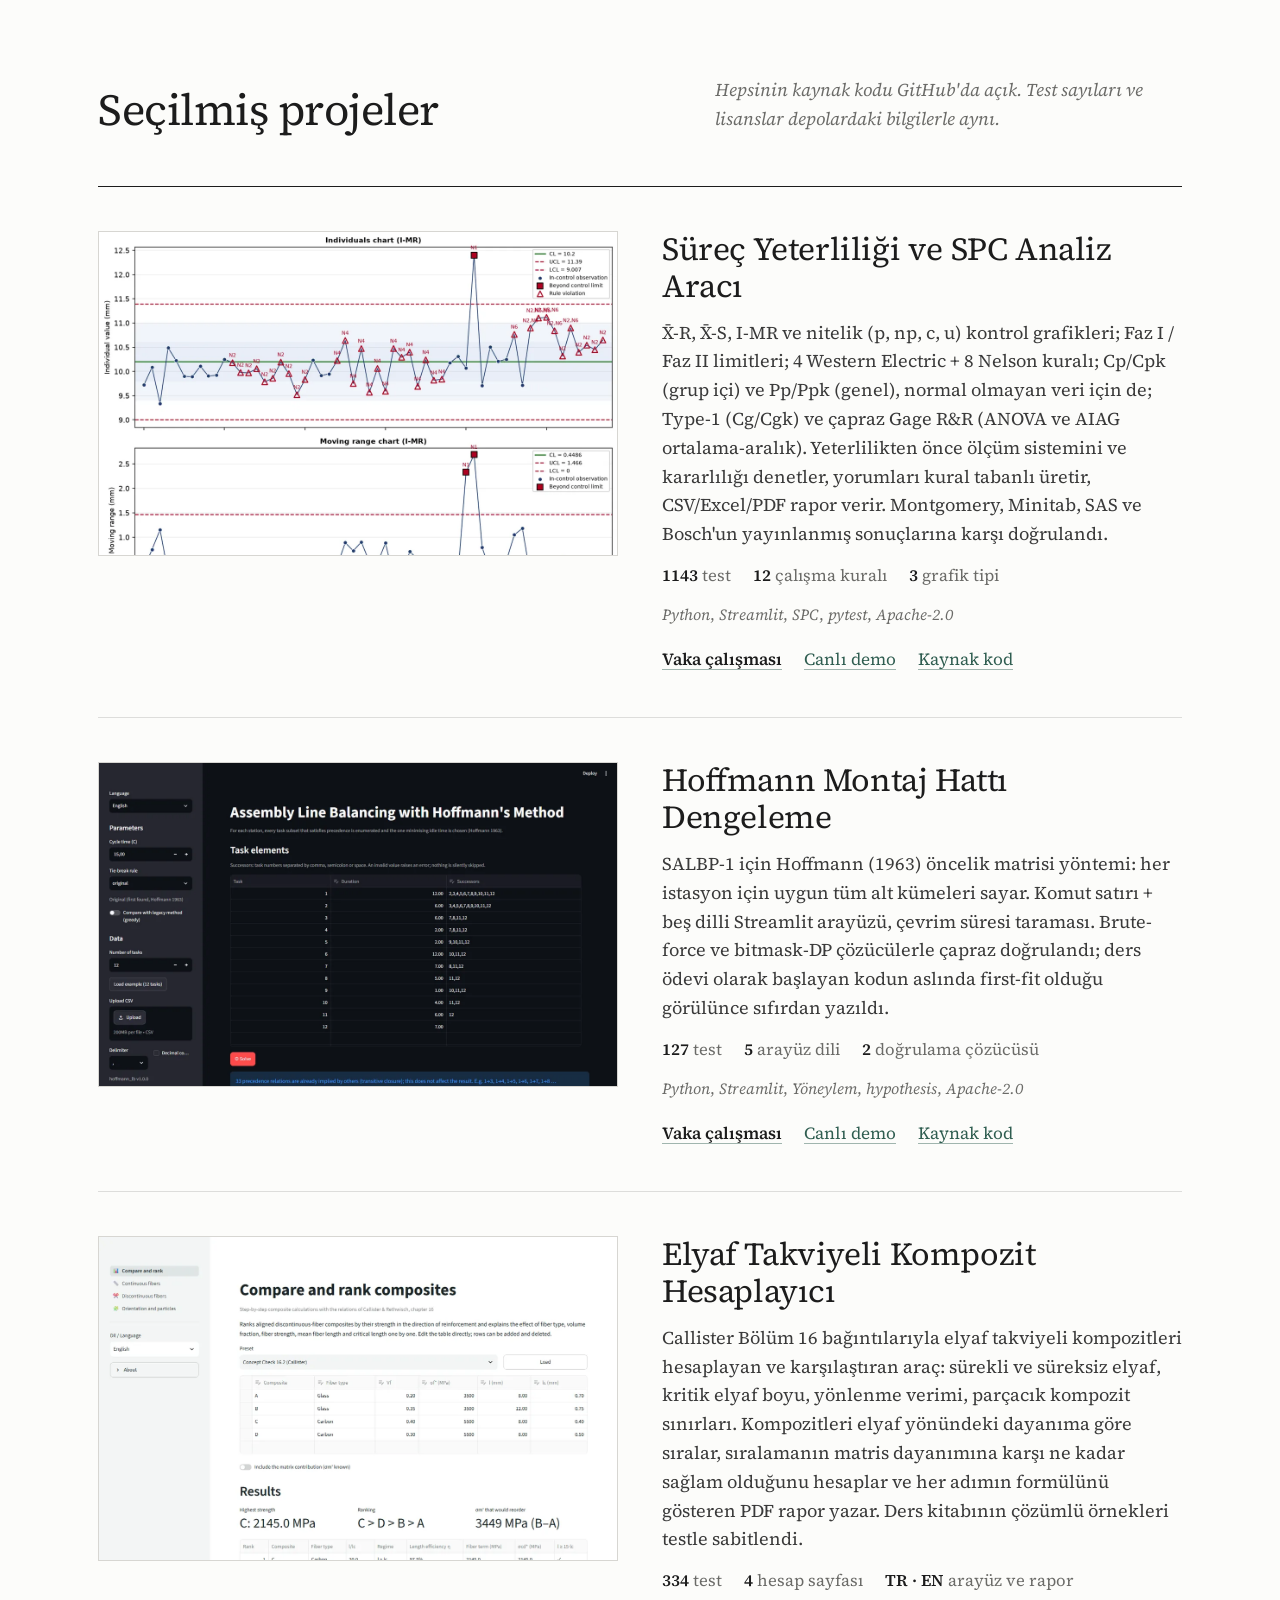
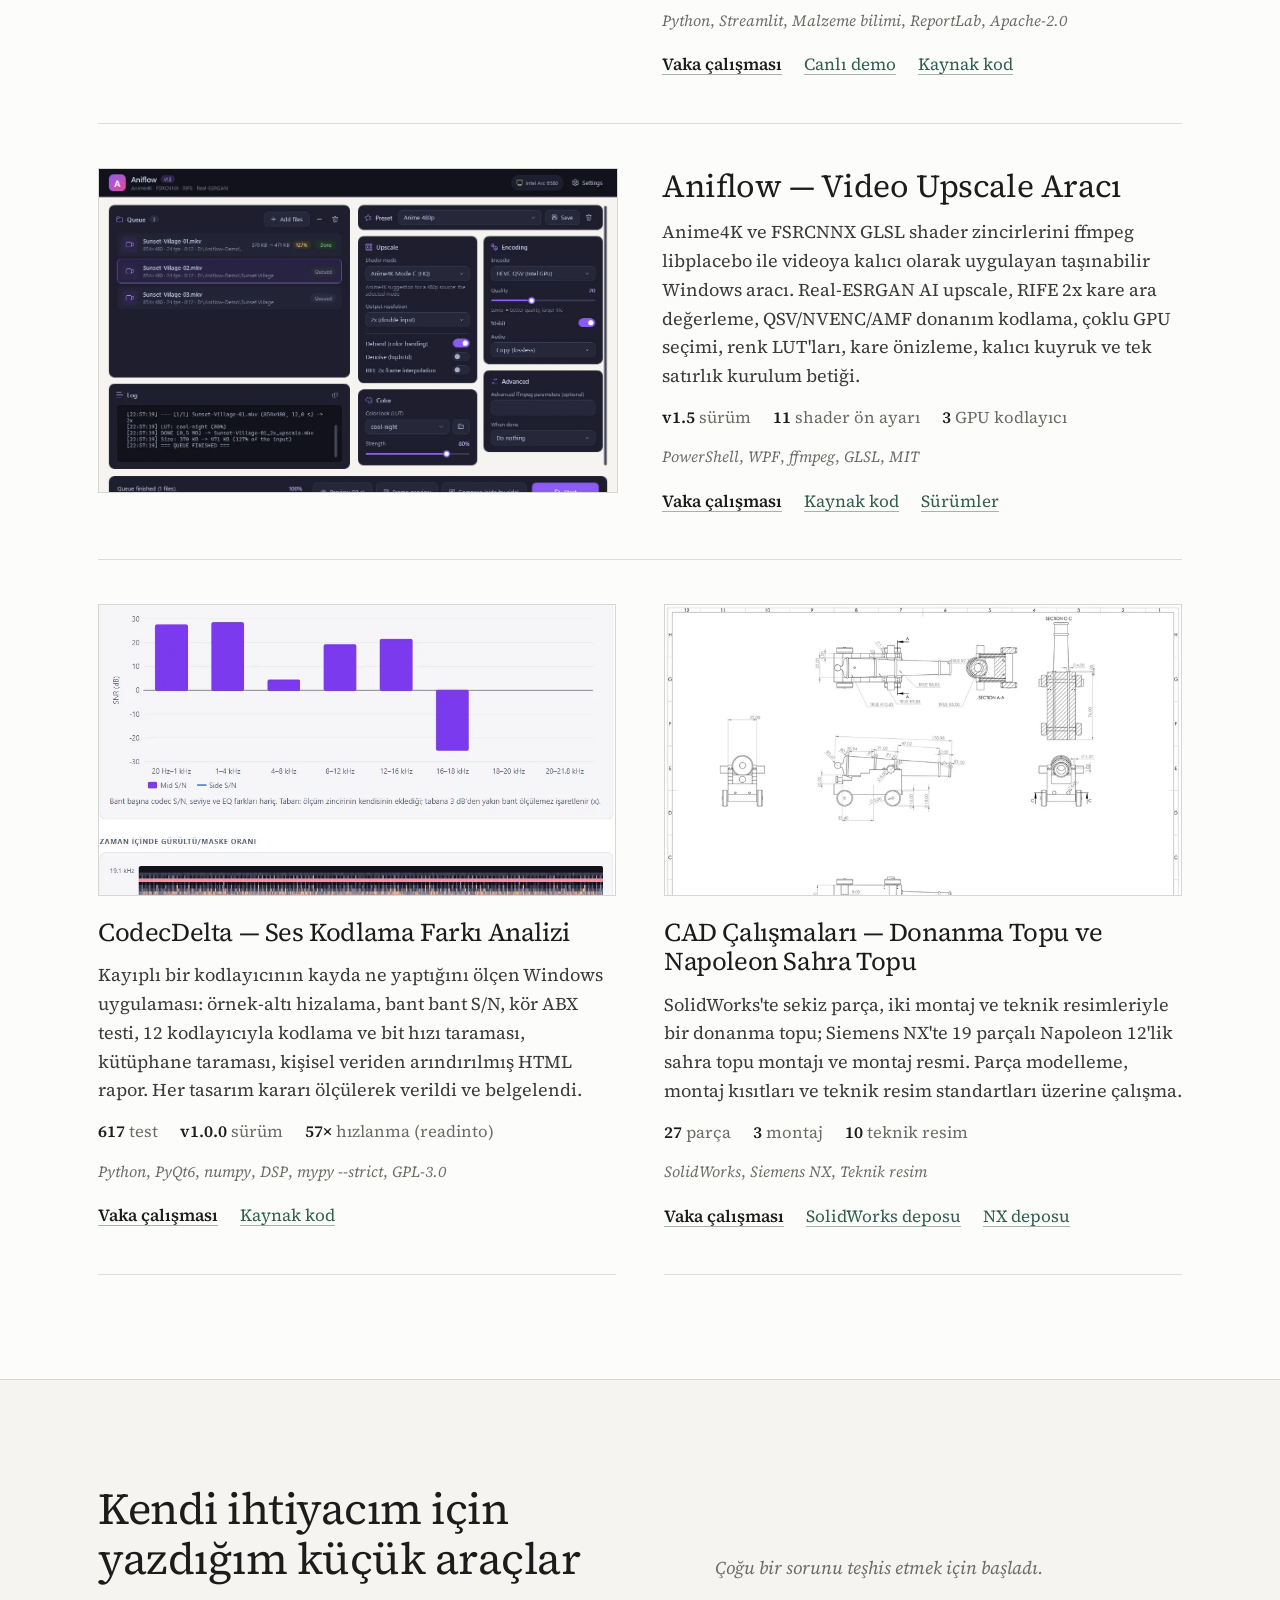
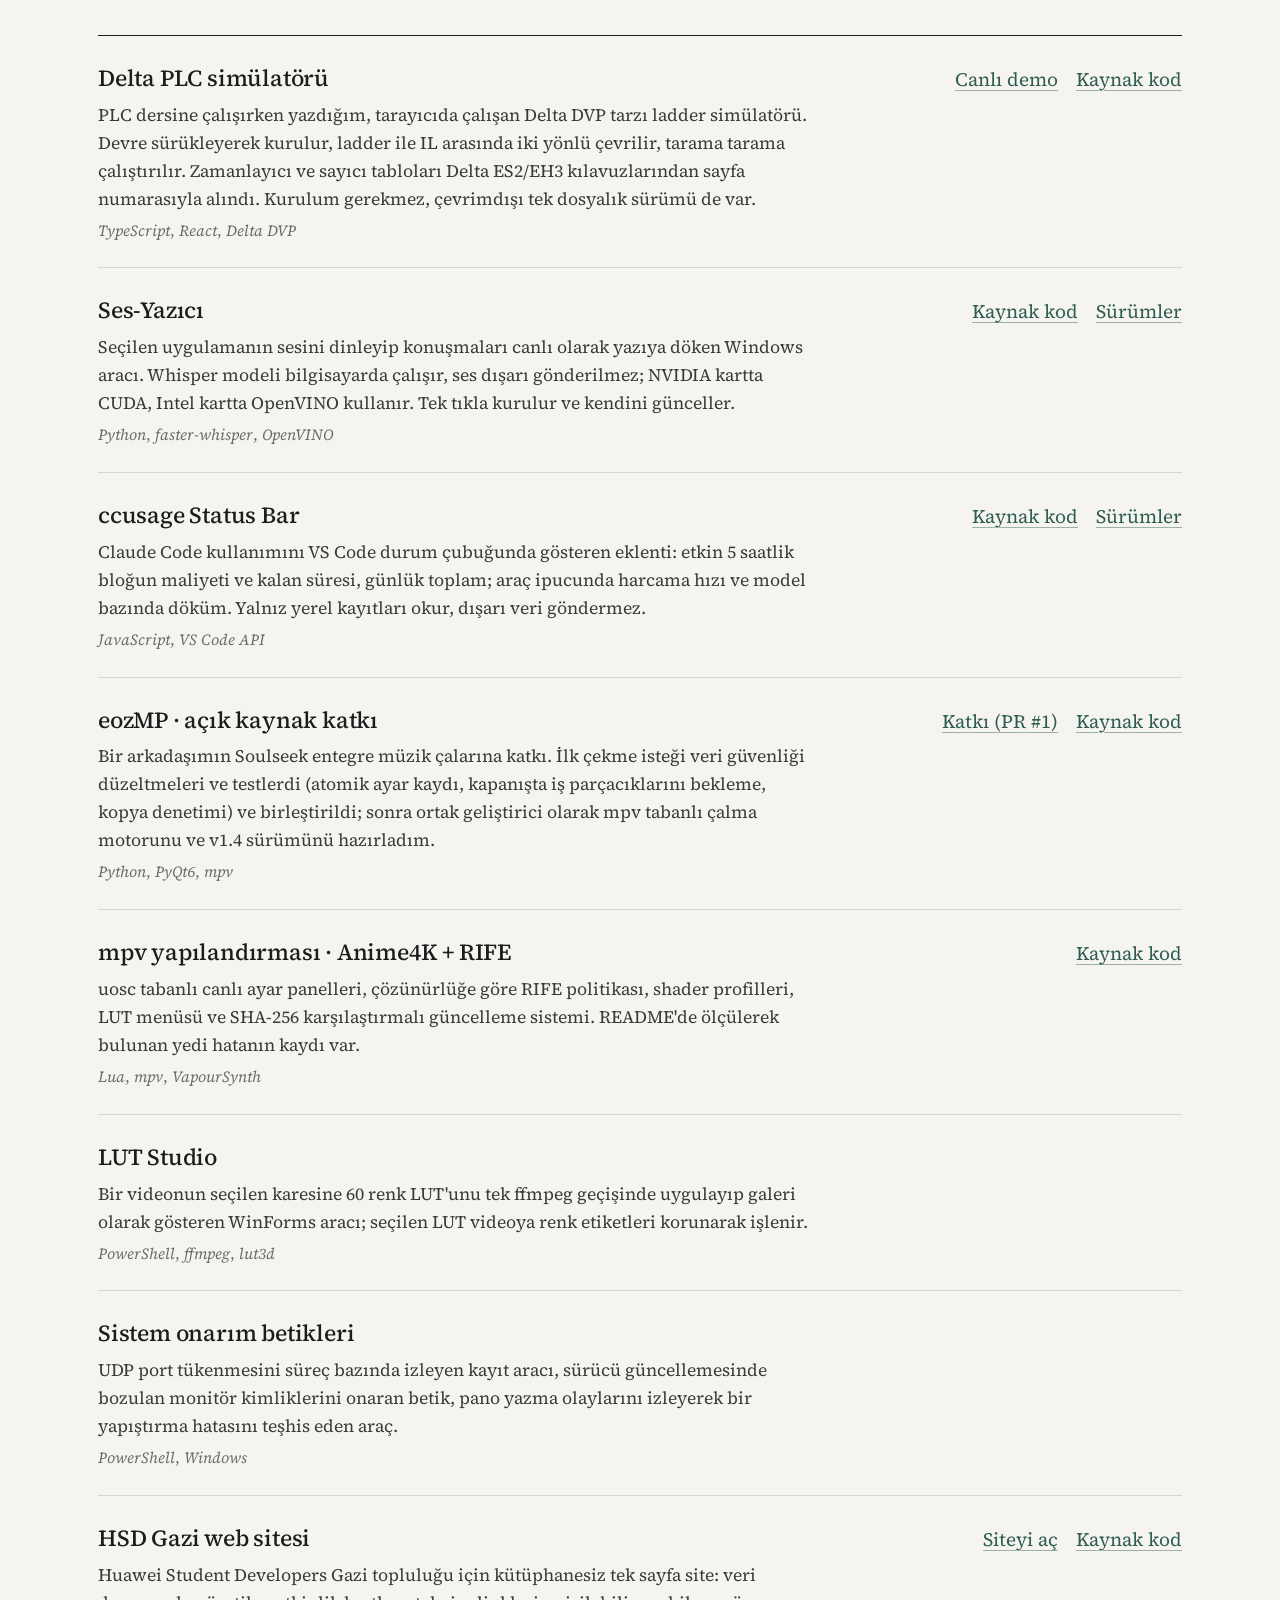
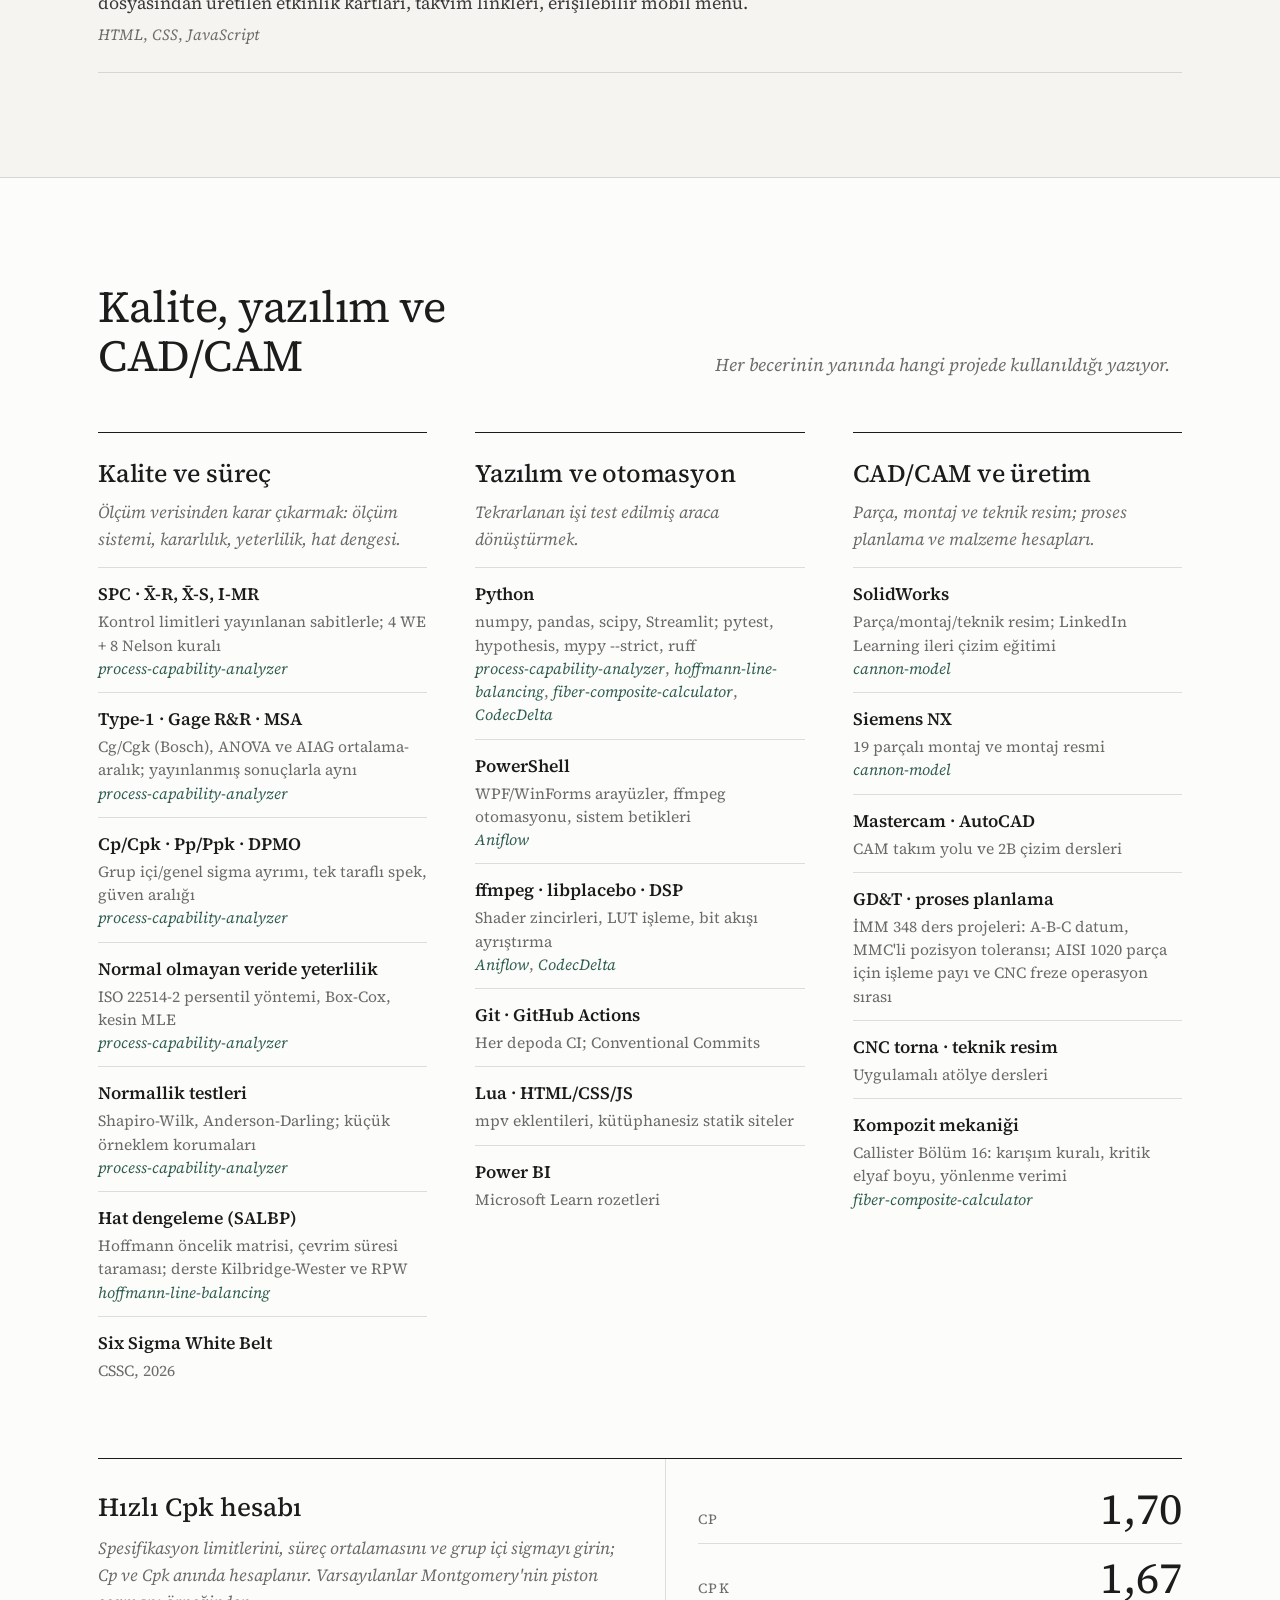
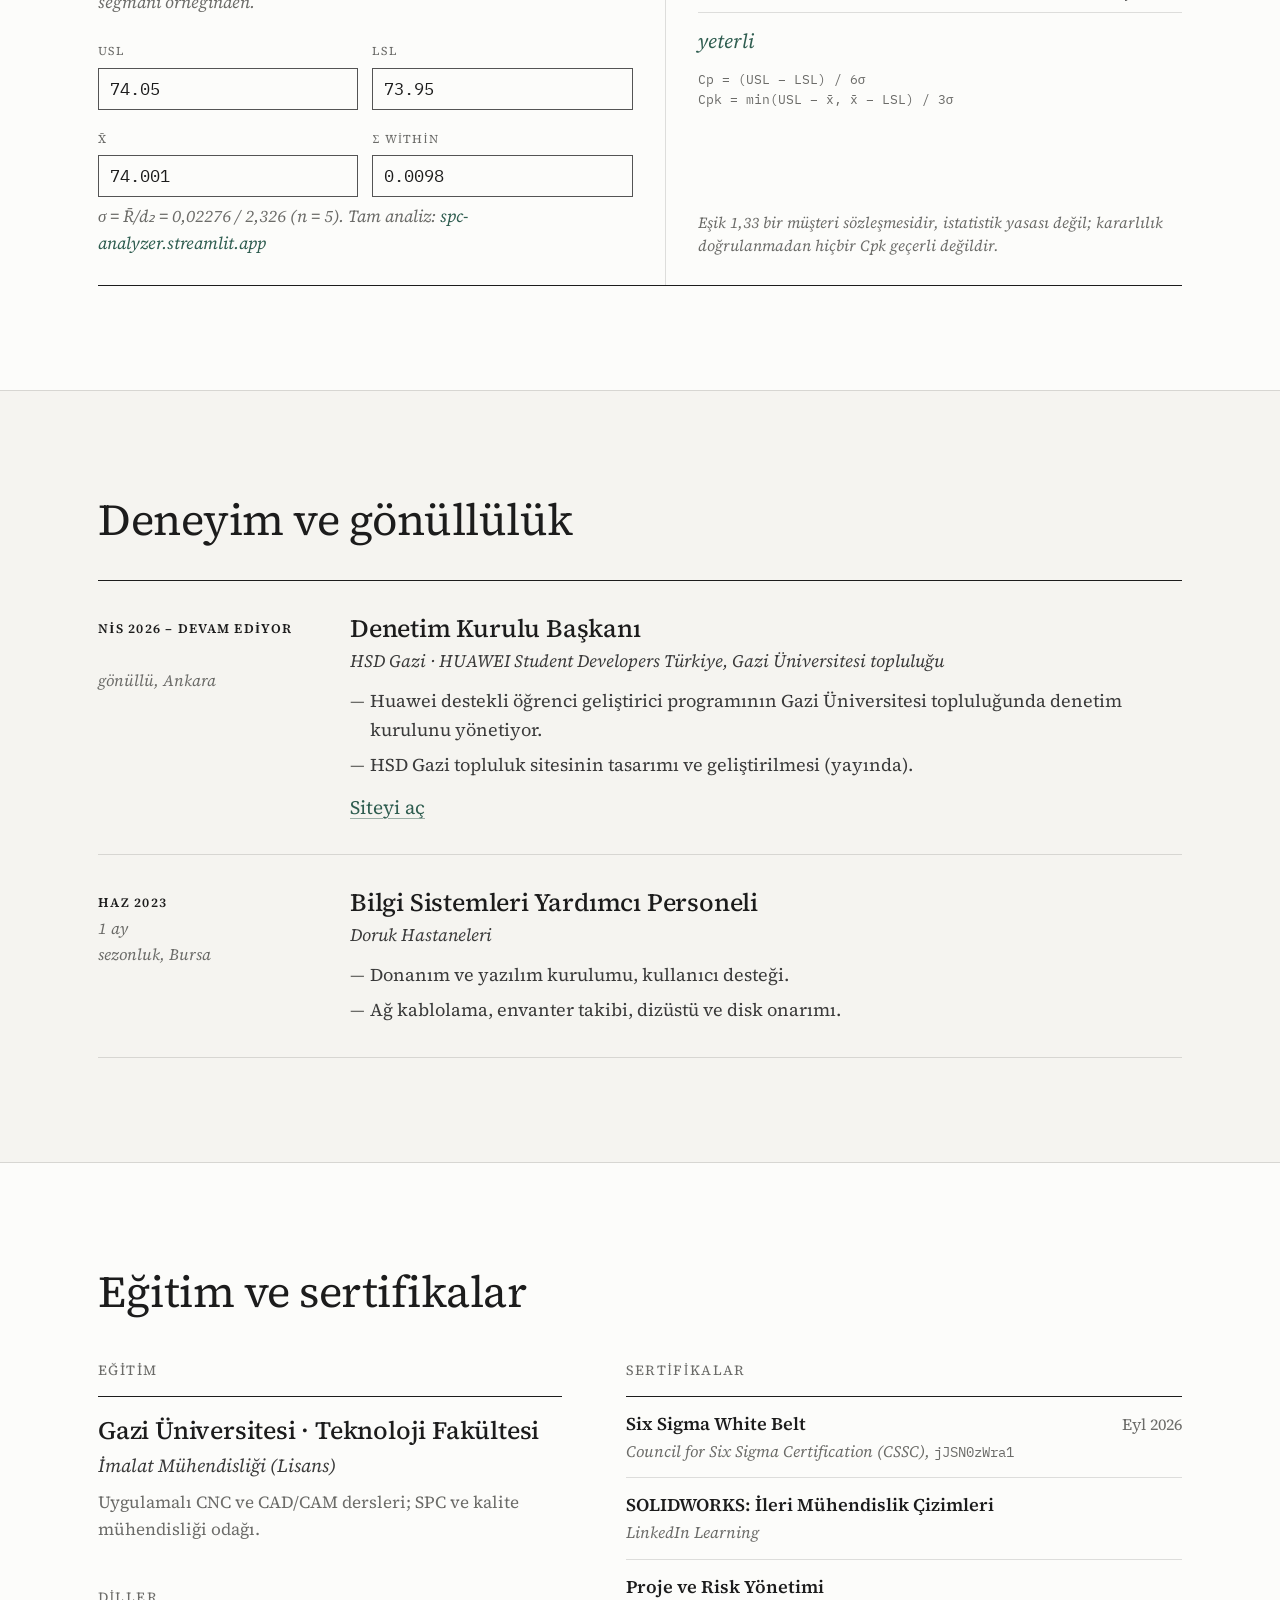
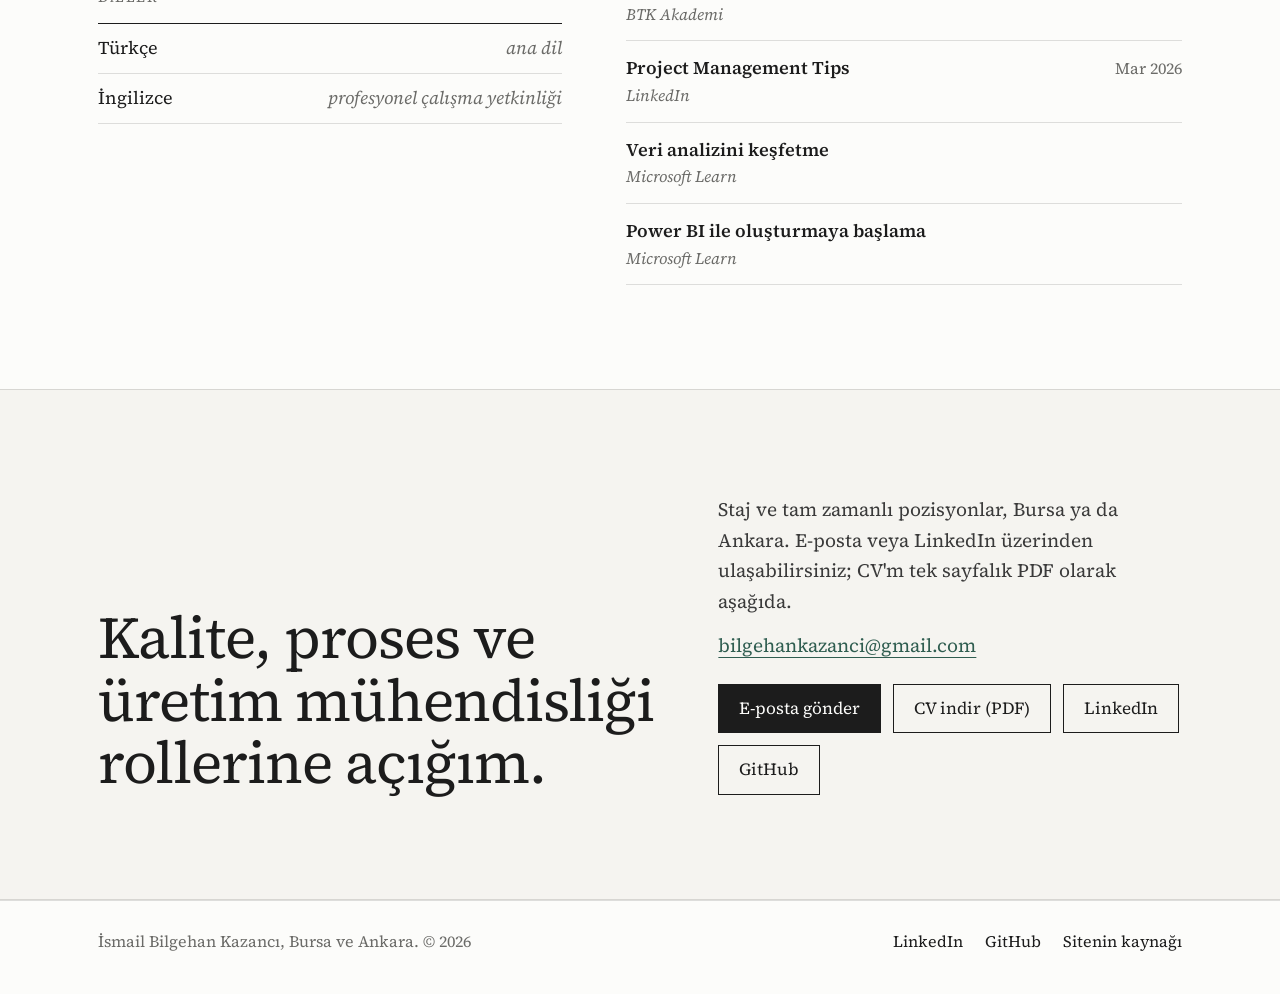
==== commit 2a842712: "Araçlar: Delta PLC simülatörü ve Ses-Yazıcı; ilk ekran 13 depo / 4 demo" ====
--- a/index.html
+++ b/index.html
@@ -92,7 +92,7 @@
     <div class="sheet-frame" aria-hidden="true"><div class="sheet-top"><i>1</i><i>2</i><i>3</i><i>4</i><i>5</i><i>6</i><i>7</i><i>8</i></div><div class="sheet-left"><i>A</i><i>B</i><i>C</i><i>D</i><i>E</i></div><div class="cad"><div class="cad-grid"></div><i class="cad-x"></i><i class="cad-y"></i></div></div>
     <div class="wrap sheet-grid">
       <div>
-        <div class="dimline" aria-label="Özet sayılar" data-aria="aria.metrics"><span><span data-lang="tr" lang="tr">1143 TEST · 10 AÇIK KAYNAK DEPO · 3 CANLI DEMO</span><span data-lang="en" lang="en">1143 TESTS · 10 OPEN-SOURCE REPOS · 3 LIVE DEMOS</span></span></div>
+        <div class="dimline" aria-label="Özet sayılar" data-aria="aria.metrics"><span><span data-lang="tr" lang="tr">1143 TEST · 13 AÇIK KAYNAK DEPO · 4 CANLI DEMO</span><span data-lang="en" lang="en">1143 TESTS · 13 OPEN-SOURCE REPOS · 4 LIVE DEMOS</span></span></div>
         <div class="sheet-label"><span data-lang="tr" lang="tr">İMALAT MÜHENDİSLİĞİ · BURSA / ANKARA</span><span data-lang="en" lang="en">MANUFACTURING ENGINEERING · BURSA / ANKARA</span></div>
         <h1 class="sheet-name" lang="tr">İSMAİL BİLGEHAN<br>KAZANCI</h1>
         <p class="sheet-lead">
@@ -227,6 +227,22 @@
         <p class="reveal"><span data-lang="tr" lang="tr">Çoğu bir sorunu teşhis etmek için başladı.</span><span data-lang="en" lang="en">Most of them started as a way to diagnose a problem.</span></p>
       </div>
       <div class="tools" id="tools"><!-- static:tools --><article class="tool">
+                <div>
+          <h3><span data-lang="tr" lang="tr">Delta PLC simülatörü</span><span data-lang="en" lang="en">Delta PLC simulator</span></h3>
+          <p><span data-lang="tr" lang="tr">PLC dersine çalışırken yazdığım, tarayıcıda çalışan Delta DVP tarzı ladder simülatörü. Devre sürükleyerek kurulur, ladder ile IL arasında iki yönlü çevrilir, tarama tarama çalıştırılır. Zamanlayıcı ve sayıcı tabloları Delta ES2/EH3 kılavuzlarından sayfa numarasıyla alındı. Kurulum gerekmez, çevrimdışı tek dosyalık sürümü de var.</span><span data-lang="en" lang="en">Browser-based ladder simulator in the style of Delta DVP PLCs, written while studying for a PLC course. Circuits are built by drag and drop, converted both ways between ladder and IL, and run scan by scan. Timer and counter tables come from the Delta ES2/EH3 manuals, with page references. Nothing to install; a single-file offline build is available.</span></p>
+          <div class="tool-tech"><span class="chip">TypeScript</span><span class="chip">React</span><span class="chip">Delta DVP</span></div>
+        </div>
+        <div class="tool-links"><a class="link-arrow" href="https://delta-plc-sim.delidana-lab.workers.dev" target="_blank" rel="noopener"><span data-lang="tr" lang="tr">Canlı demo</span><span data-lang="en" lang="en">Live demo</span></a><a class="link-arrow" href="https://github.com/DailyDana/delta-plc-sim" target="_blank" rel="noopener"><span data-lang="tr" lang="tr">Kaynak kod</span><span data-lang="en" lang="en">Source code</span></a></div>
+      </article>
+      <article class="tool">
+                <div>
+          <h3>Ses-Yazıcı</h3>
+          <p><span data-lang="tr" lang="tr">Seçilen uygulamanın sesini dinleyip konuşmaları canlı olarak yazıya döken Windows aracı. Whisper modeli bilgisayarda çalışır, ses dışarı gönderilmez; NVIDIA kartta CUDA, Intel kartta OpenVINO kullanır. Tek tıkla kurulur ve kendini günceller.</span><span data-lang="en" lang="en">Windows tool that listens to a chosen application and transcribes speech live. The Whisper model runs locally and no audio leaves the machine; it uses CUDA on NVIDIA GPUs and OpenVINO on Intel. One-click setup with automatic updates.</span></p>
+          <div class="tool-tech"><span class="chip">Python</span><span class="chip">faster-whisper</span><span class="chip">OpenVINO</span></div>
+        </div>
+        <div class="tool-links"><a class="link-arrow" href="https://github.com/DailyDana/ses-yazici" target="_blank" rel="noopener"><span data-lang="tr" lang="tr">Kaynak kod</span><span data-lang="en" lang="en">Source code</span></a><a class="link-arrow" href="https://github.com/DailyDana/ses-yazici/releases" target="_blank" rel="noopener"><span data-lang="tr" lang="tr">Sürümler</span><span data-lang="en" lang="en">Releases</span></a></div>
+      </article>
+      <article class="tool">
                 <div>
           <h3>ccusage Status Bar</h3>
           <p><span data-lang="tr" lang="tr">Claude Code kullanımını VS Code durum çubuğunda gösteren eklenti: etkin 5 saatlik bloğun maliyeti ve kalan süresi, günlük toplam; araç ipucunda harcama hızı ve model bazında döküm. Yalnız yerel kayıtları okur, dışarı veri göndermez.</span><span data-lang="en" lang="en">VS Code extension that shows Claude Code usage in the status bar: cost and time left in the active 5-hour block and today's total; the tooltip adds burn rate and a per-model breakdown. Reads local logs only and sends nothing anywhere.</span></p>
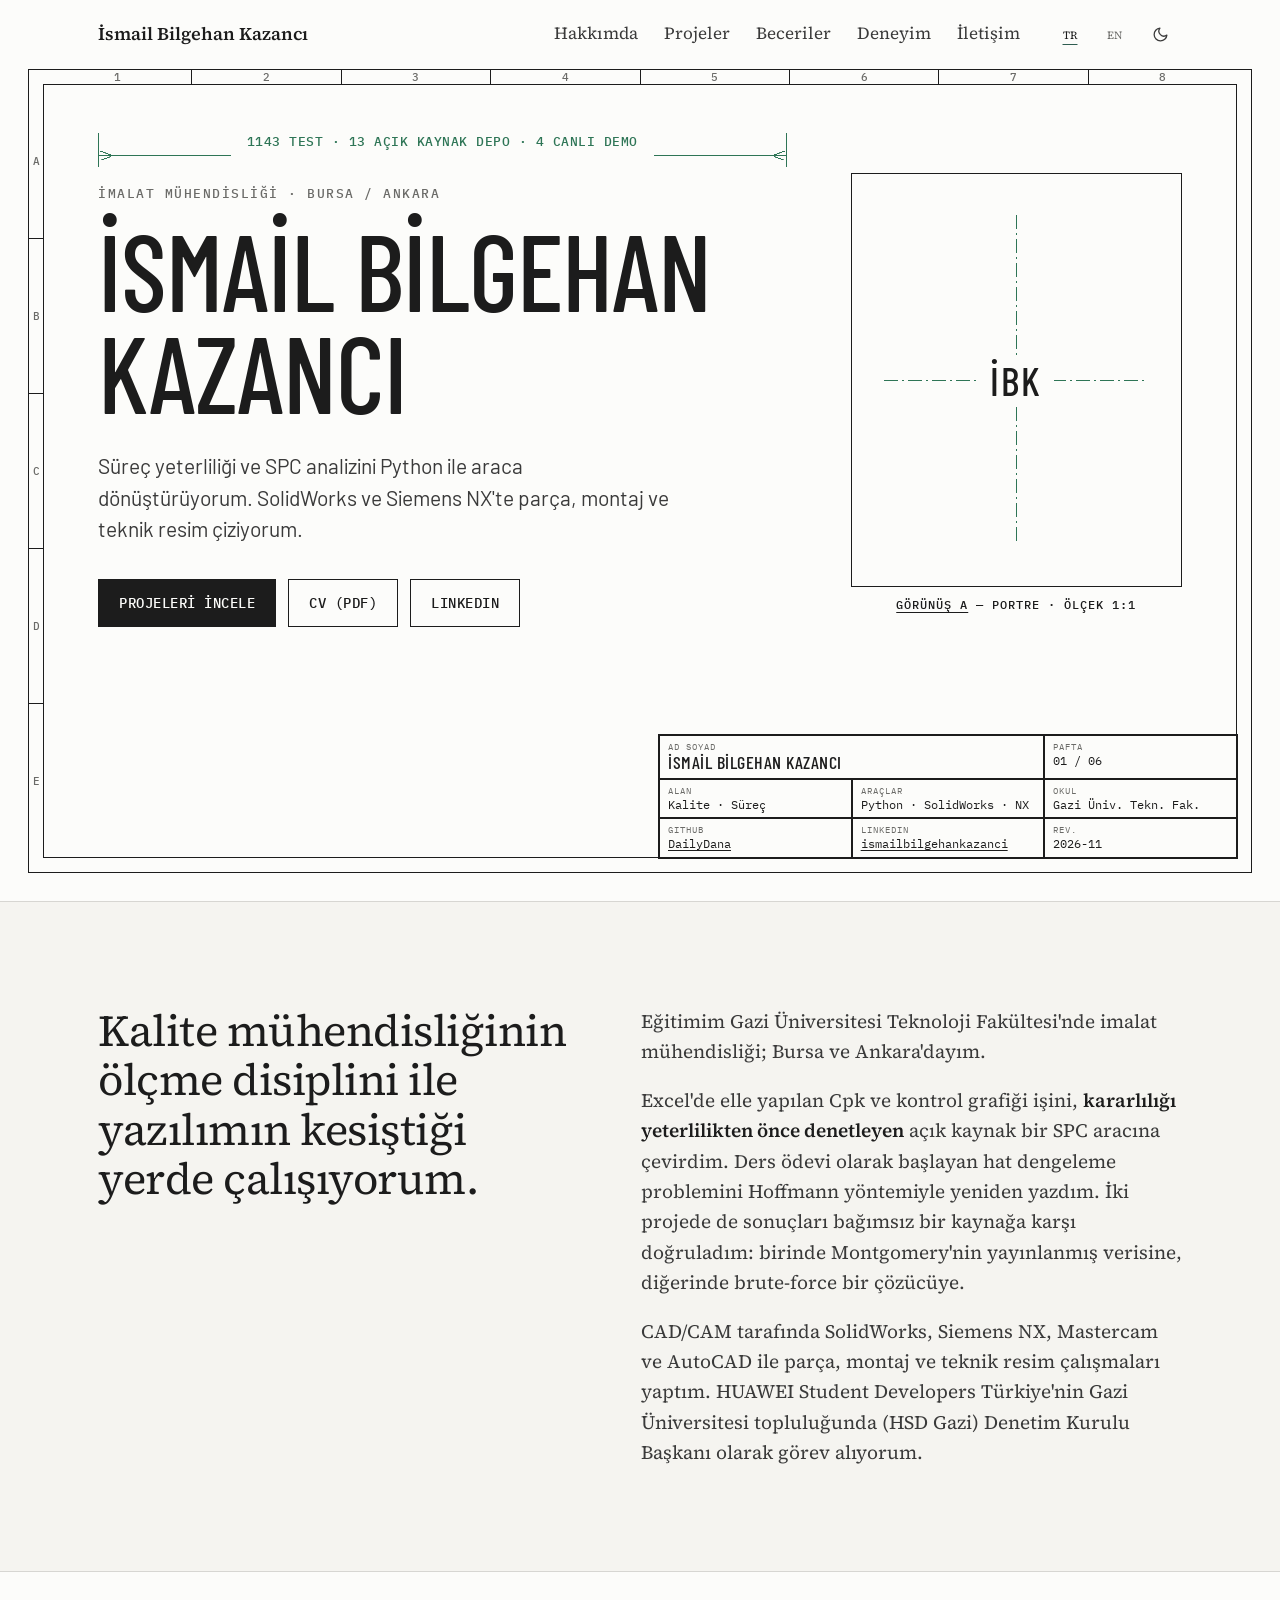
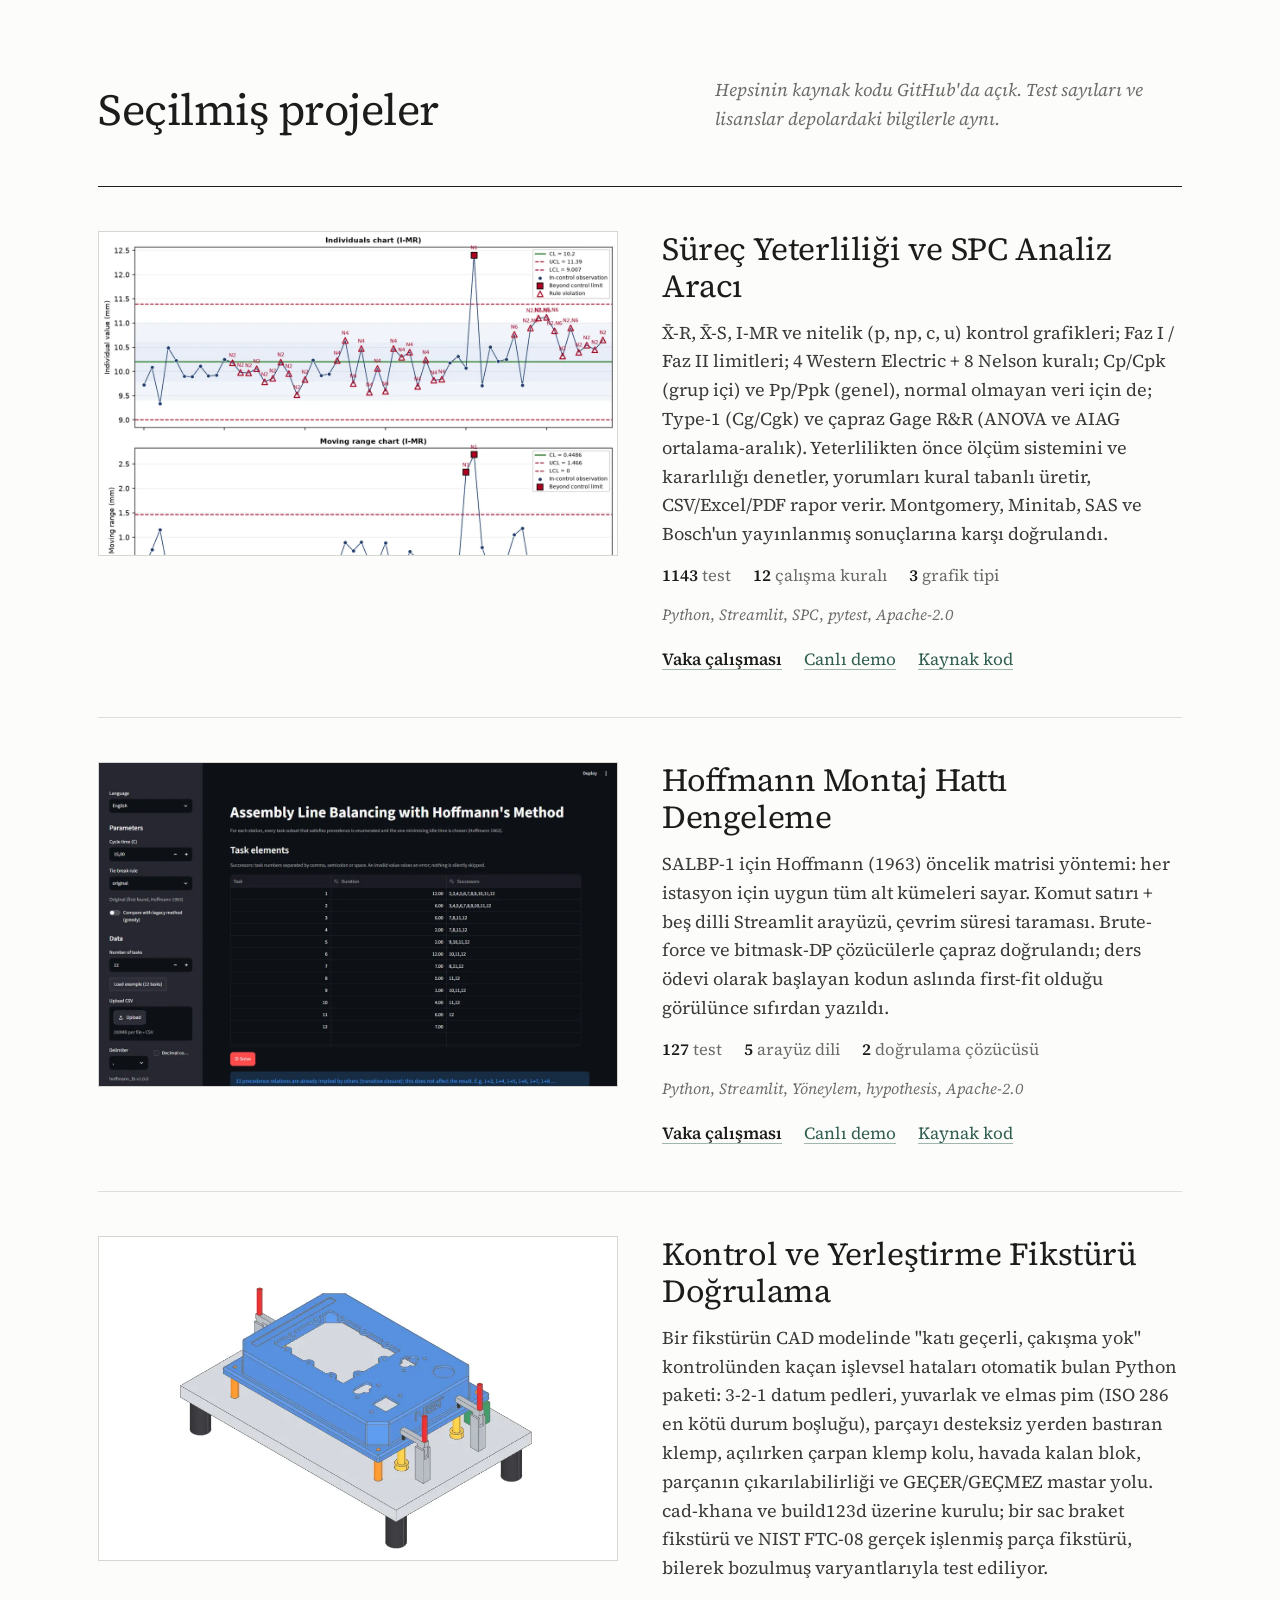
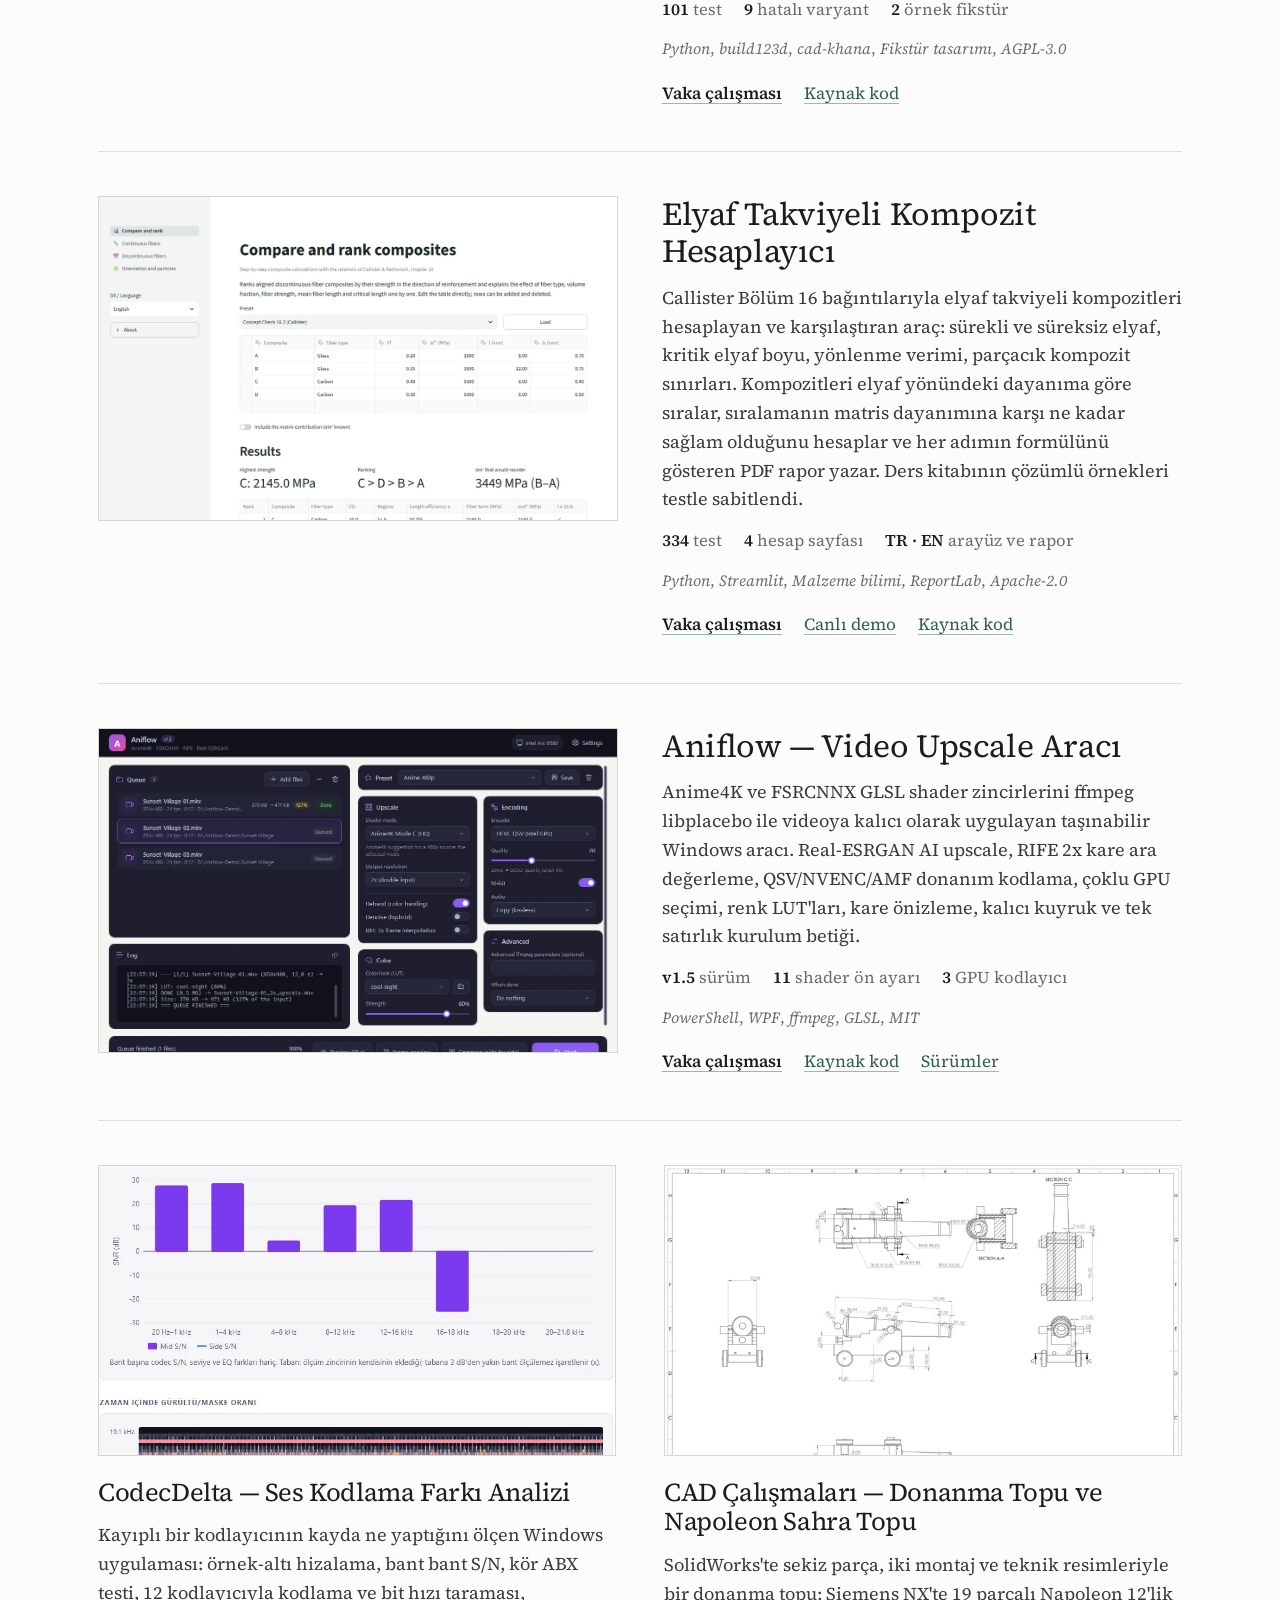
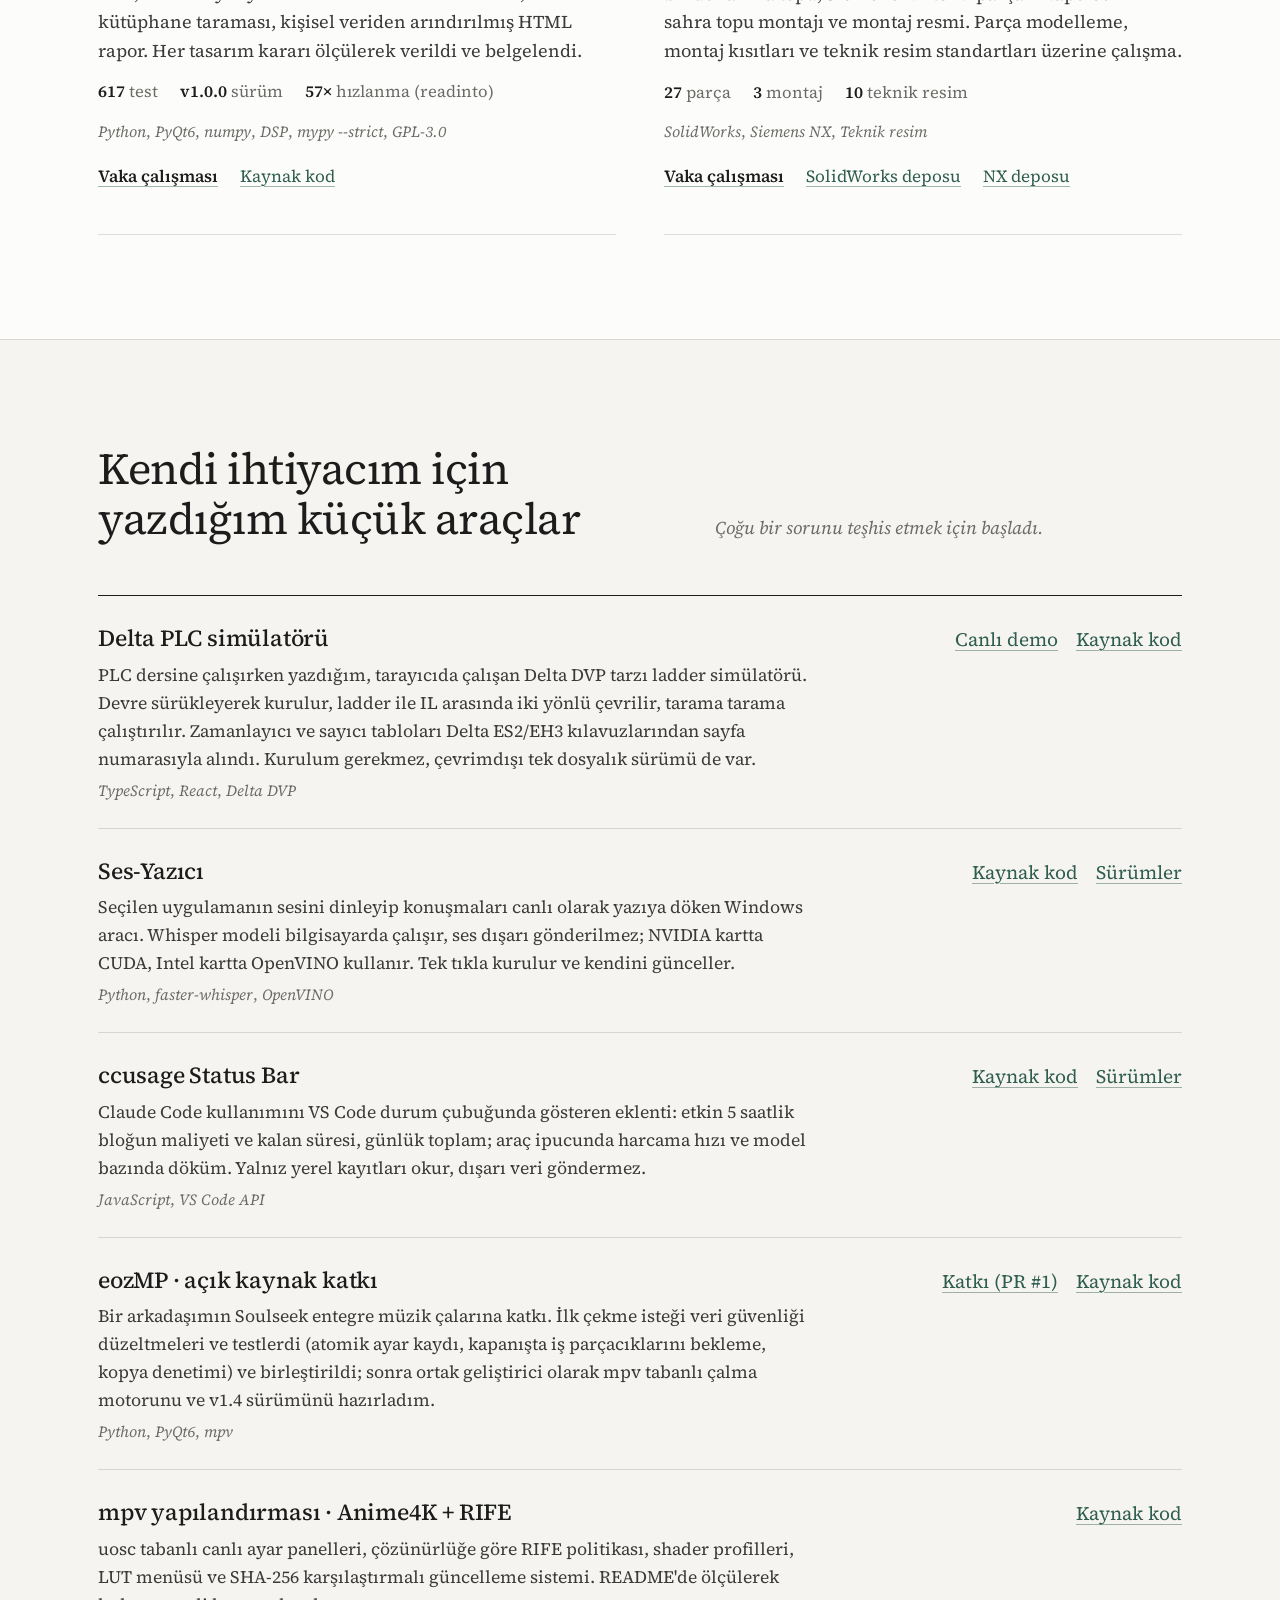
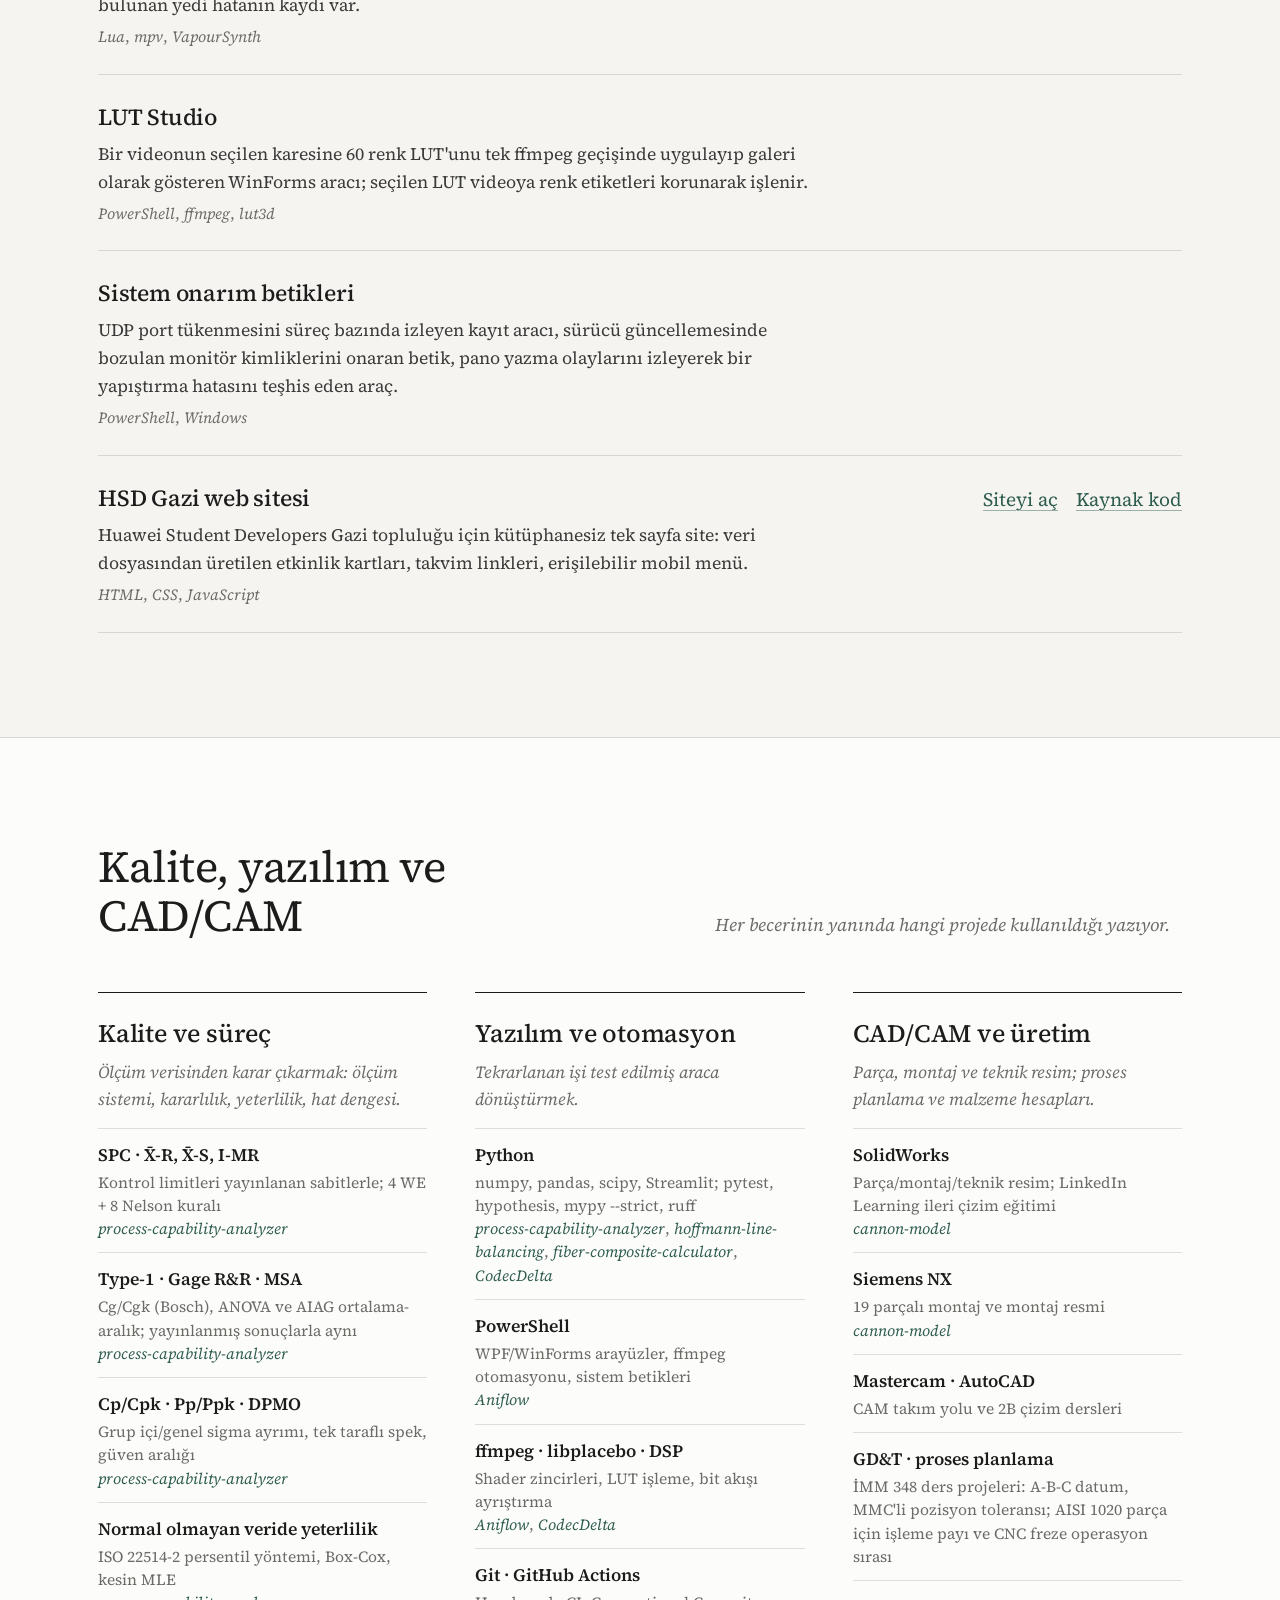
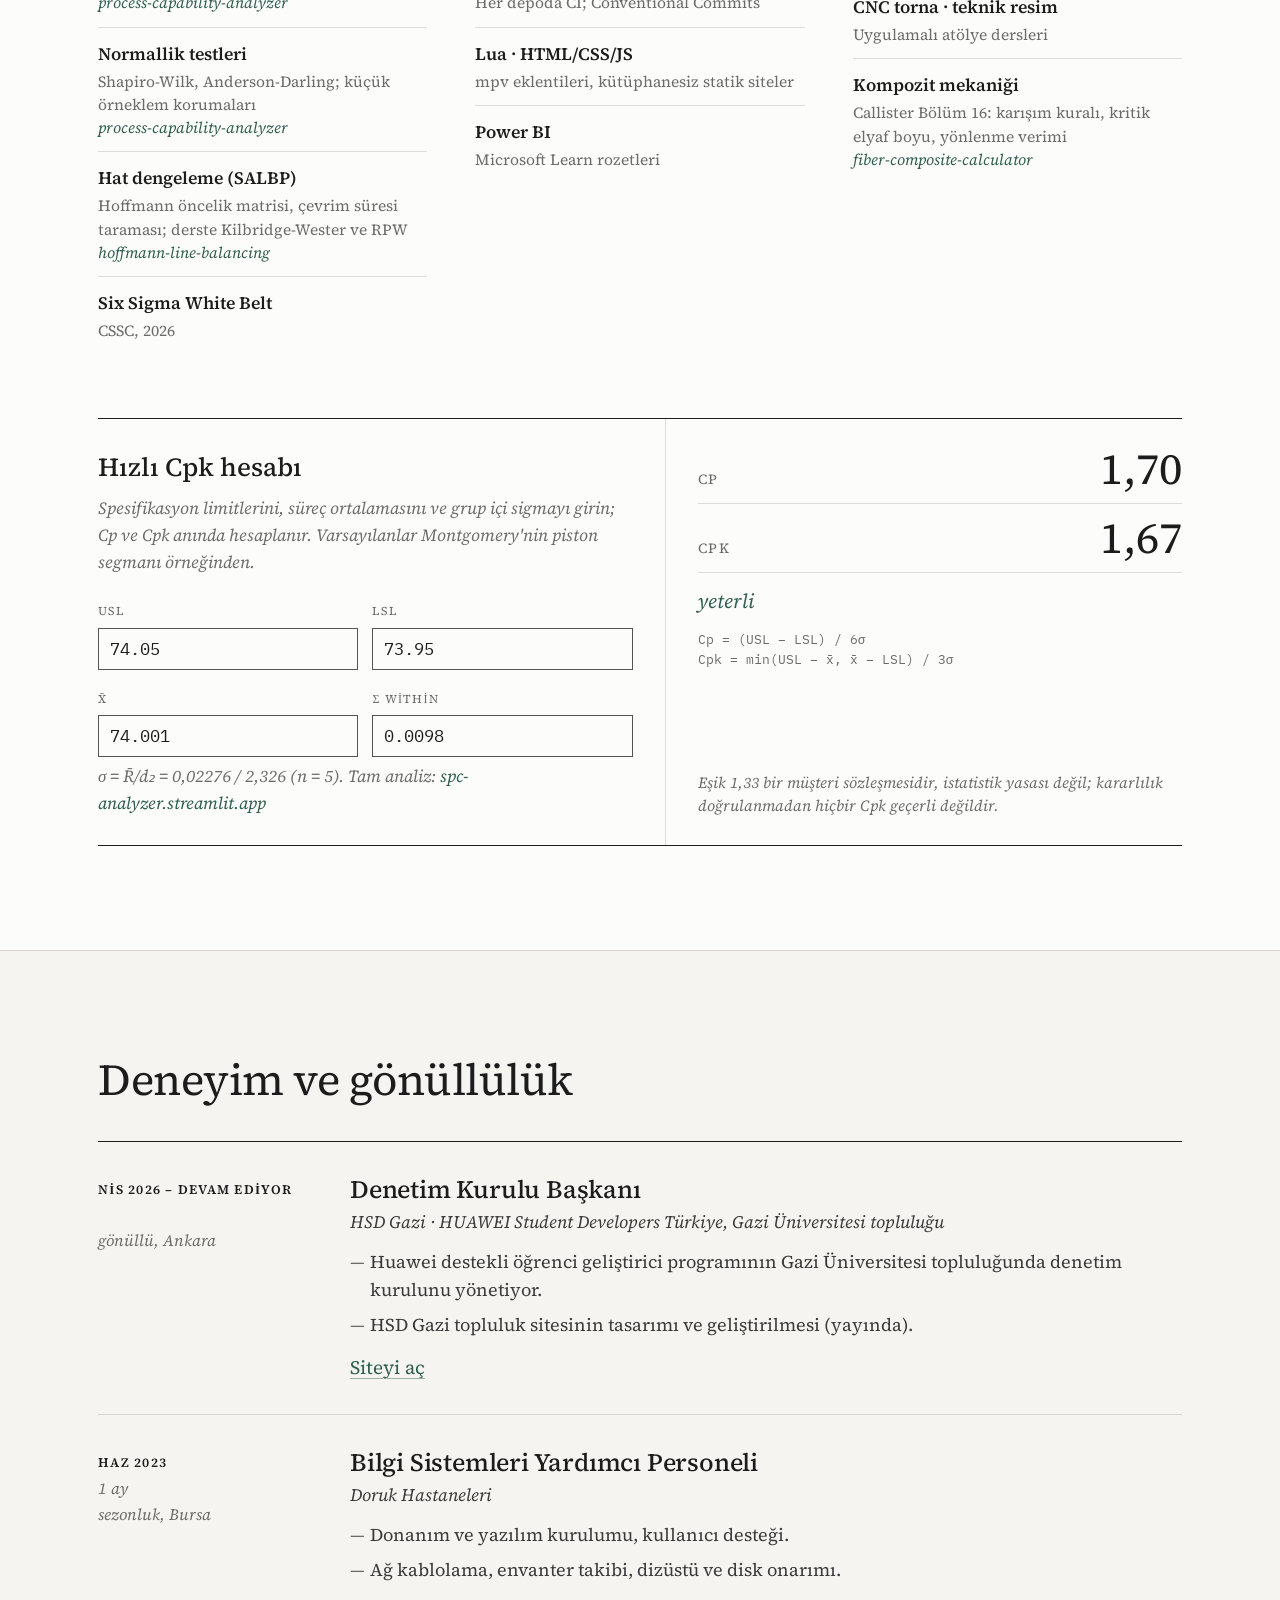
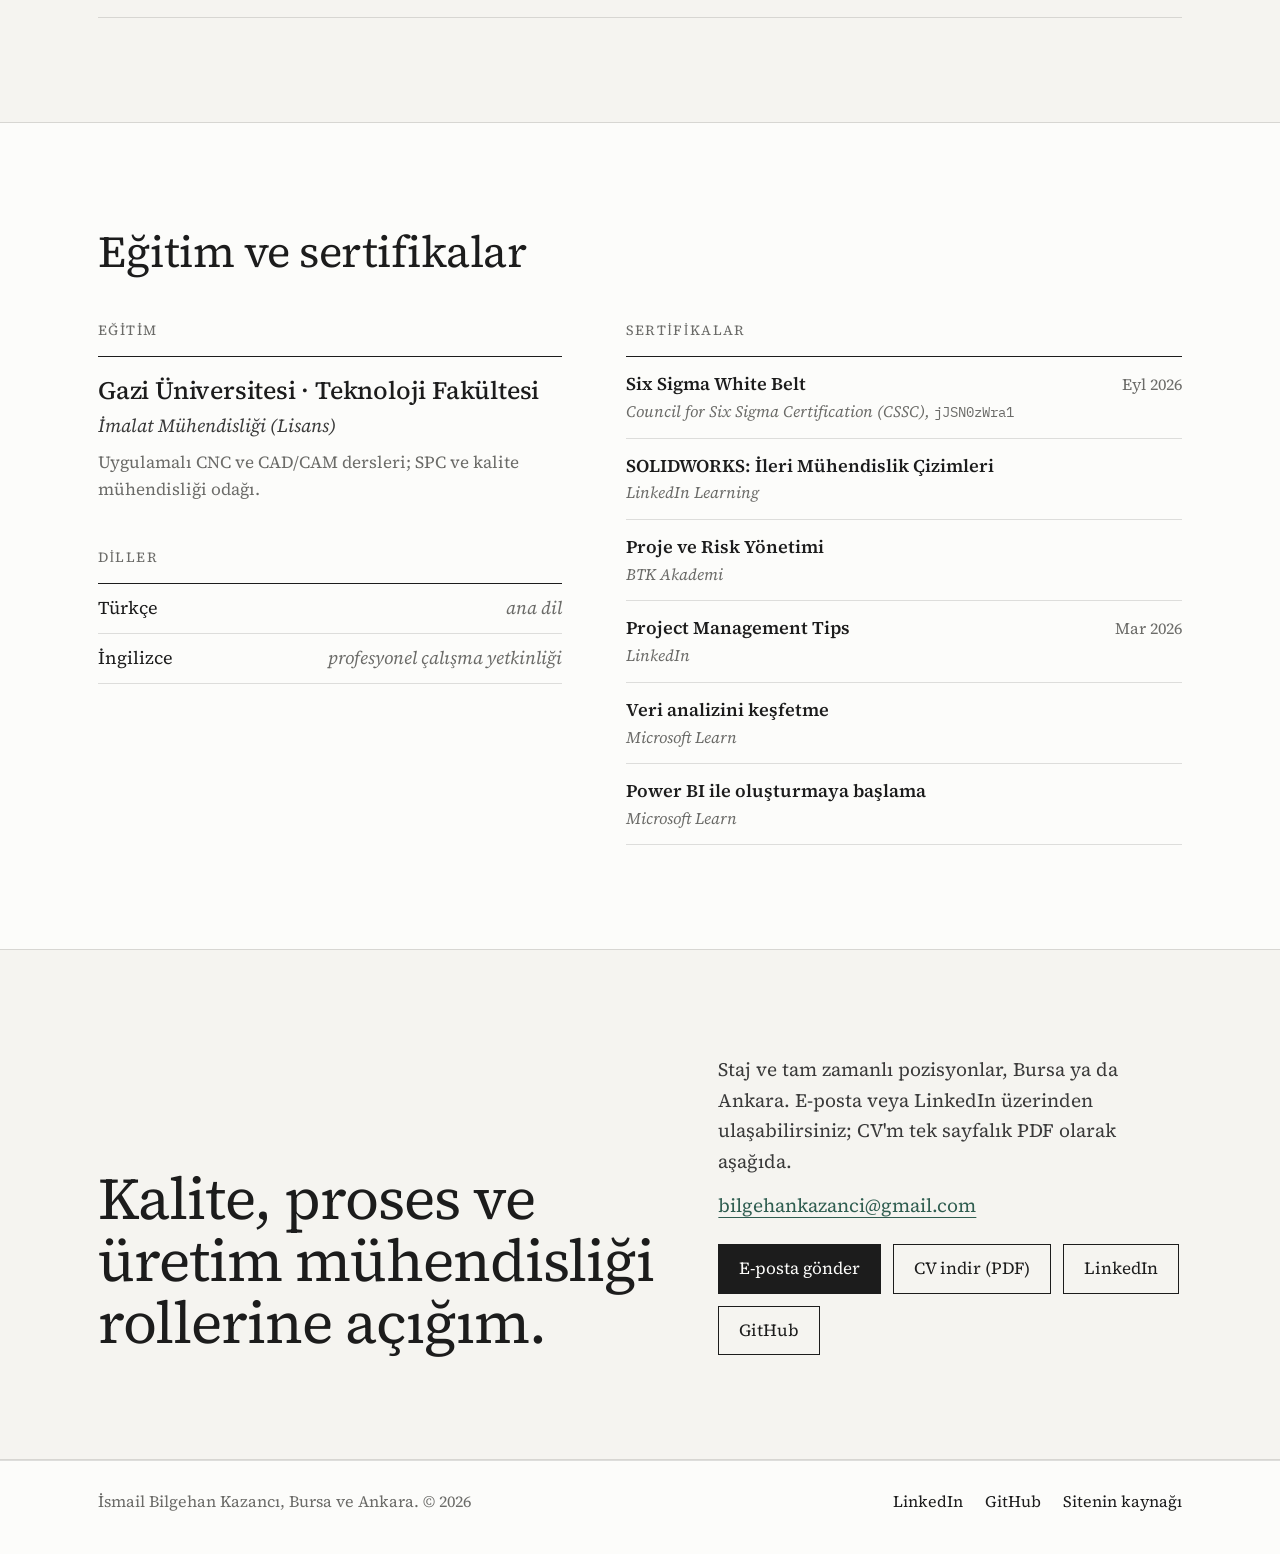
==== commit 3b1c69b9: "Fikstür doğrulama projesi: kart, vaka sayfası, OG görseli; Aniflow OG v1.5" ====
--- a/index.html
+++ b/index.html
@@ -176,6 +176,16 @@
           <div class="card-links"><a class="is-muted" href="/projeler/hoffmann-line-balancing/"><span data-lang="tr" lang="tr">Vaka çalışması</span><span data-lang="en" lang="en">Case study</span></a><a href="https://hoffmann-line-balancing.streamlit.app/" target="_blank" rel="noopener"><span data-lang="tr" lang="tr">Canlı demo</span><span data-lang="en" lang="en">Live demo</span></a><a href="https://github.com/DailyDana/hoffmann-line-balancing" target="_blank" rel="noopener"><span data-lang="tr" lang="tr">Kaynak kod</span><span data-lang="en" lang="en">Source code</span></a></div>
         </div>
       </article>
+      <article class="card card-featured" id="p-fikstur-kontrol">
+        <div class="card-media"><img src="/assets/img/projects/fikstur-kontrol.webp" width="1000" height="660" loading="lazy" decoding="async" alt="NIST FTC-08 parçası için kontrol fikstürü: taban plakası, pimler, klempler" data-alt-tr="NIST FTC-08 parçası için kontrol fikstürü: taban plakası, pimler, klempler" data-alt-en="Checking fixture for the NIST FTC-08 part: base plate, pins, clamps"></div>
+        <div class="card-body">
+          <h3><a href="/projeler/fikstur-kontrol/"><span data-lang="tr" lang="tr">Kontrol ve Yerleştirme Fikstürü Doğrulama</span><span data-lang="en" lang="en">Checking &amp; Locating Fixture Verification</span></a></h3>
+          <p><span data-lang="tr" lang="tr">Bir fikstürün CAD modelinde "katı geçerli, çakışma yok" kontrolünden kaçan işlevsel hataları otomatik bulan Python paketi: 3-2-1 datum pedleri, yuvarlak ve elmas pim (ISO 286 en kötü durum boşluğu), parçayı desteksiz yerden bastıran klemp, açılırken çarpan klemp kolu, havada kalan blok, parçanın çıkarılabilirliği ve GEÇER/GEÇMEZ mastar yolu. cad-khana ve build123d üzerine kurulu; bir sac braket fikstürü ve NIST FTC-08 gerçek işlenmiş parça fikstürü, bilerek bozulmuş varyantlarıyla test ediliyor.</span><span data-lang="en" lang="en">A Python package that automatically finds the functional errors in a fixture CAD model that slip past "valid solid, no interference": 3-2-1 datum pads, round and diamond pins (ISO 286 worst-case clearance), a clamp pressing unsupported material, a clamp arm that collides while opening, a floating block, whether the part can be removed, and the GO/NO-GO gauge path. Built on cad-khana and build123d; tested on a sheet-metal bracket fixture and a fixture for the NIST FTC-08 machined part, each with deliberately broken variants.</span></p>
+          <div class="card-metrics"><span class="metric"><b>101</b><span data-lang="tr" lang="tr">test</span><span data-lang="en" lang="en">tests</span></span><span class="metric"><b>9</b><span data-lang="tr" lang="tr">hatalı varyant</span><span data-lang="en" lang="en">fault variants</span></span><span class="metric"><b>2</b><span data-lang="tr" lang="tr">örnek fikstür</span><span data-lang="en" lang="en">example fixtures</span></span></div>
+          <div class="card-tags"><span class="chip">Python</span><span class="chip">build123d</span><span class="chip">cad-khana</span><span class="chip"><span data-lang="tr" lang="tr">Fikstür tasarımı</span><span data-lang="en" lang="en">Fixture design</span></span><span class="chip">AGPL-3.0</span></div>
+          <div class="card-links"><a class="is-muted" href="/projeler/fikstur-kontrol/"><span data-lang="tr" lang="tr">Vaka çalışması</span><span data-lang="en" lang="en">Case study</span></a><a href="https://github.com/DailyDana/fikstur-kontrol" target="_blank" rel="noopener"><span data-lang="tr" lang="tr">Kaynak kod</span><span data-lang="en" lang="en">Source code</span></a></div>
+        </div>
+      </article>
       <article class="card card-featured" id="p-fiber-composite-calculator">
         <div class="card-media"><img src="/assets/img/projects/fiber-composite-calculator.webp" width="1200" height="857" loading="lazy" decoding="async" alt="Kompozit karşılaştırma ve sıralama sayfası" data-alt-tr="Kompozit karşılaştırma ve sıralama sayfası" data-alt-en="Composite compare-and-rank page"></div>
         <div class="card-body">
--- a/assets/css/style.css
+++ b/assets/css/style.css
@@ -458,6 +458,8 @@
 .case-body td:not(:first-child), .case-body th:not(:first-child) { text-align: right; padding-right: 0; padding-left: 14px; white-space: nowrap; }
 .case-body td.num { font-size: 16.5px; }
 .case-body td b { color: var(--link); font-weight: 600; }
+.case-body table.prose td, .case-body table.prose th { white-space: normal; text-align: left; }
+.case-body table.prose td:first-child { white-space: nowrap; color: var(--ink); }
 .case-body pre { margin-top: 22px; padding: 18px 20px; background: var(--bg-2); border-left: 2px solid var(--ink); color: var(--ink); font: 400 13.5px/1.6 var(--mono); overflow-x: auto; }
 .gallery { margin-top: 64px; }
 .gallery-head { font-size: 20px; color: var(--mute); margin-bottom: 16px; }
